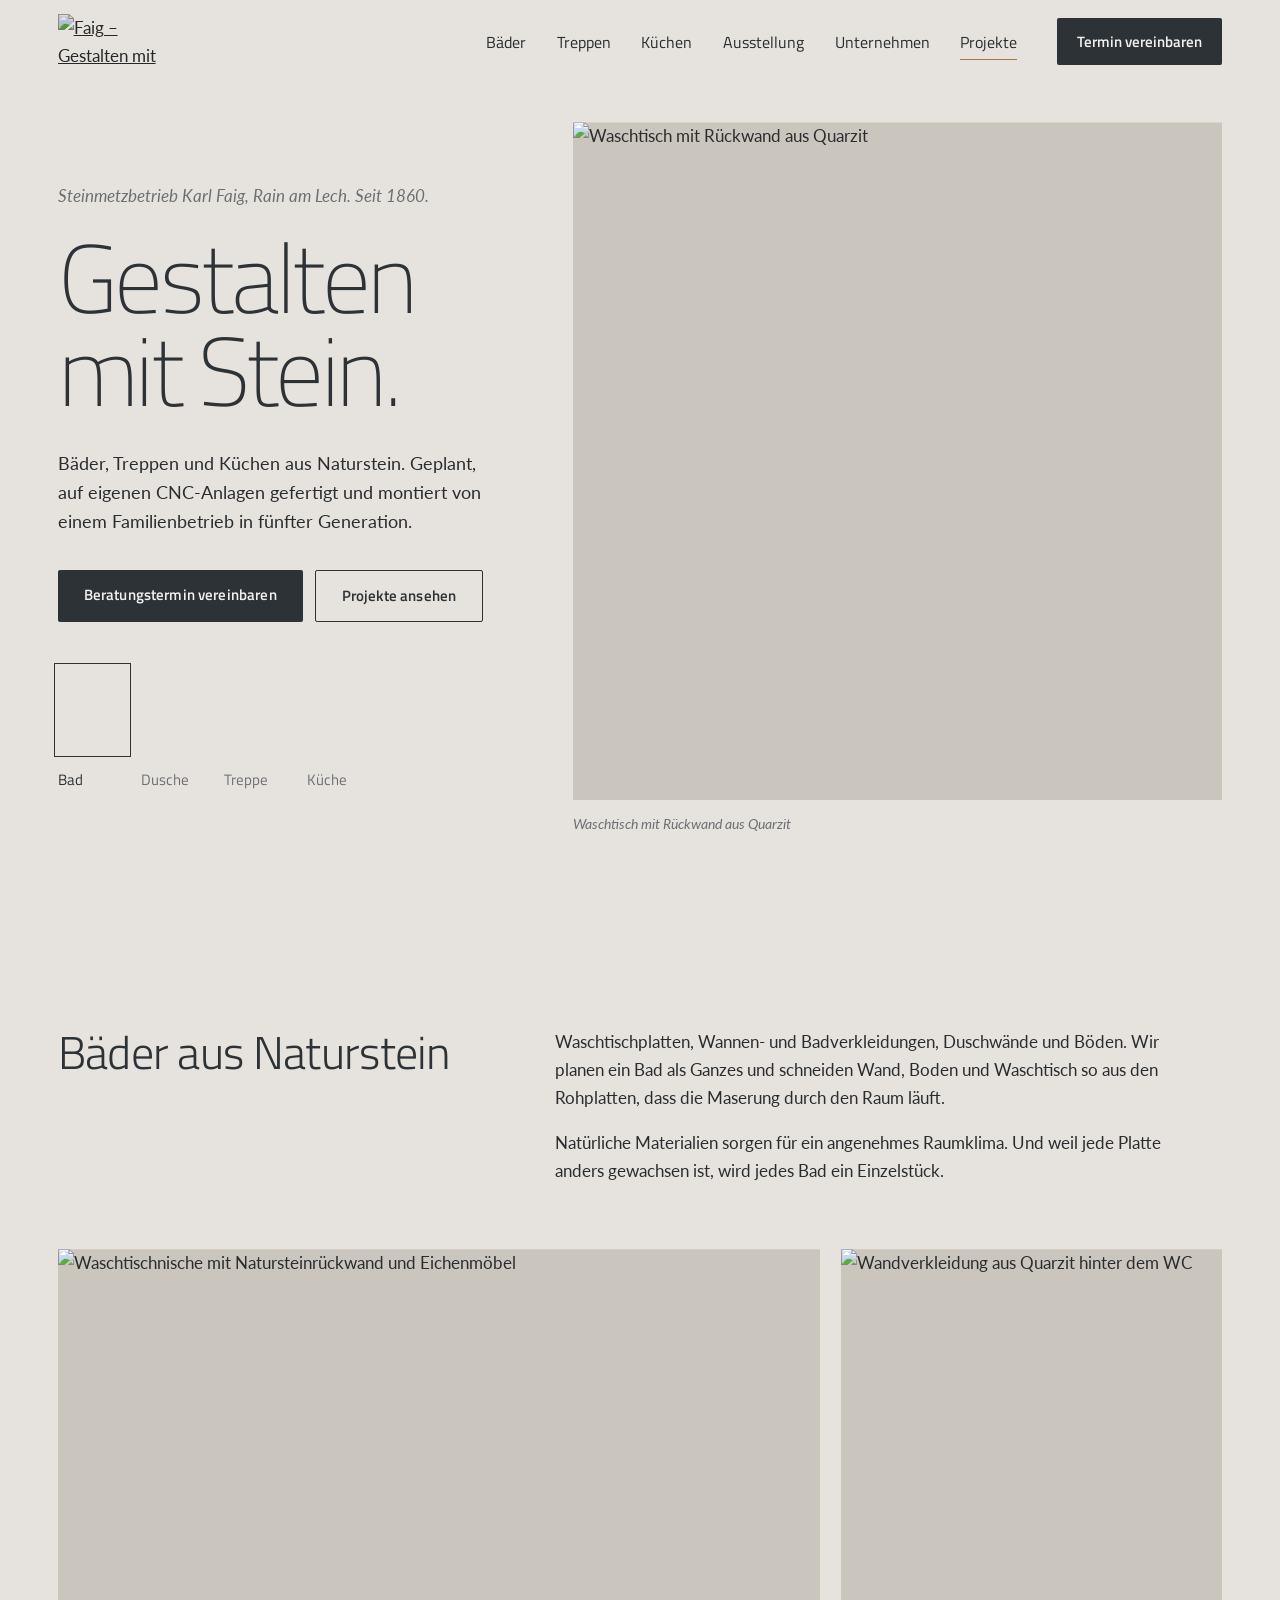
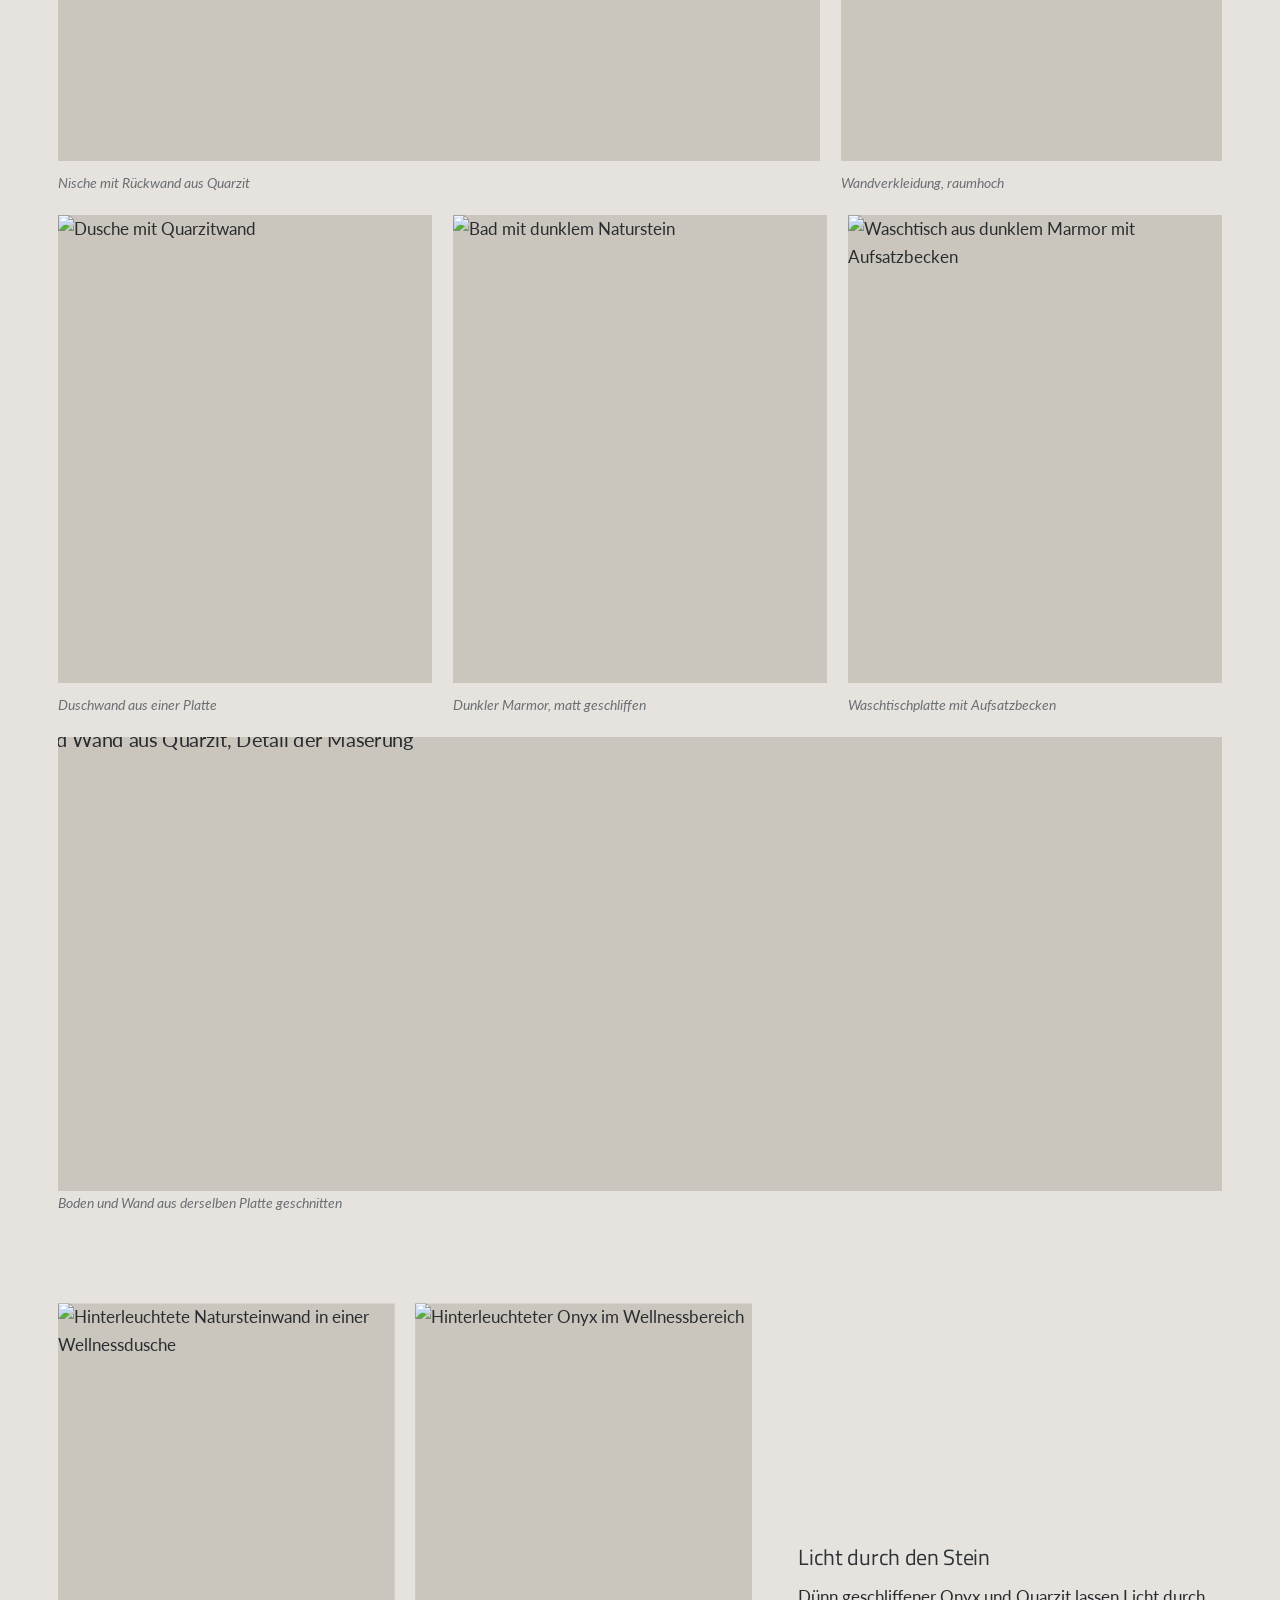
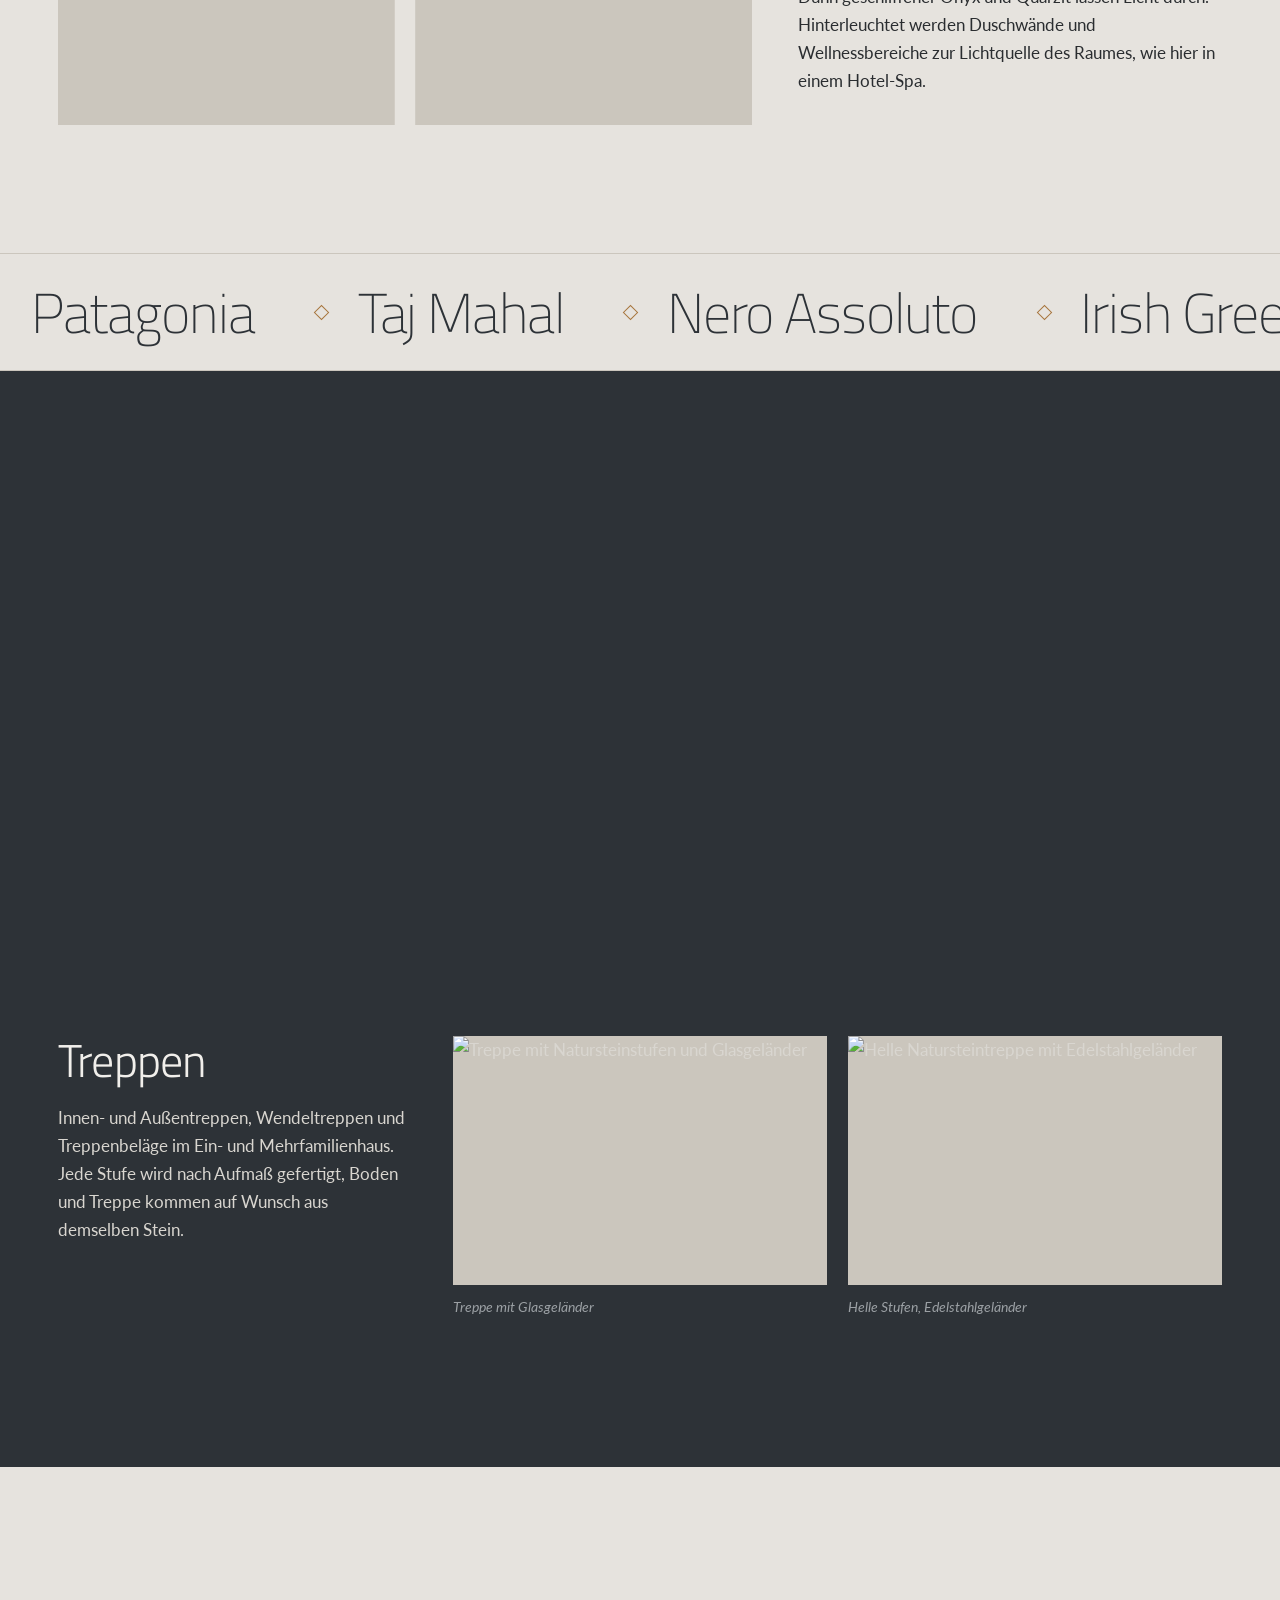
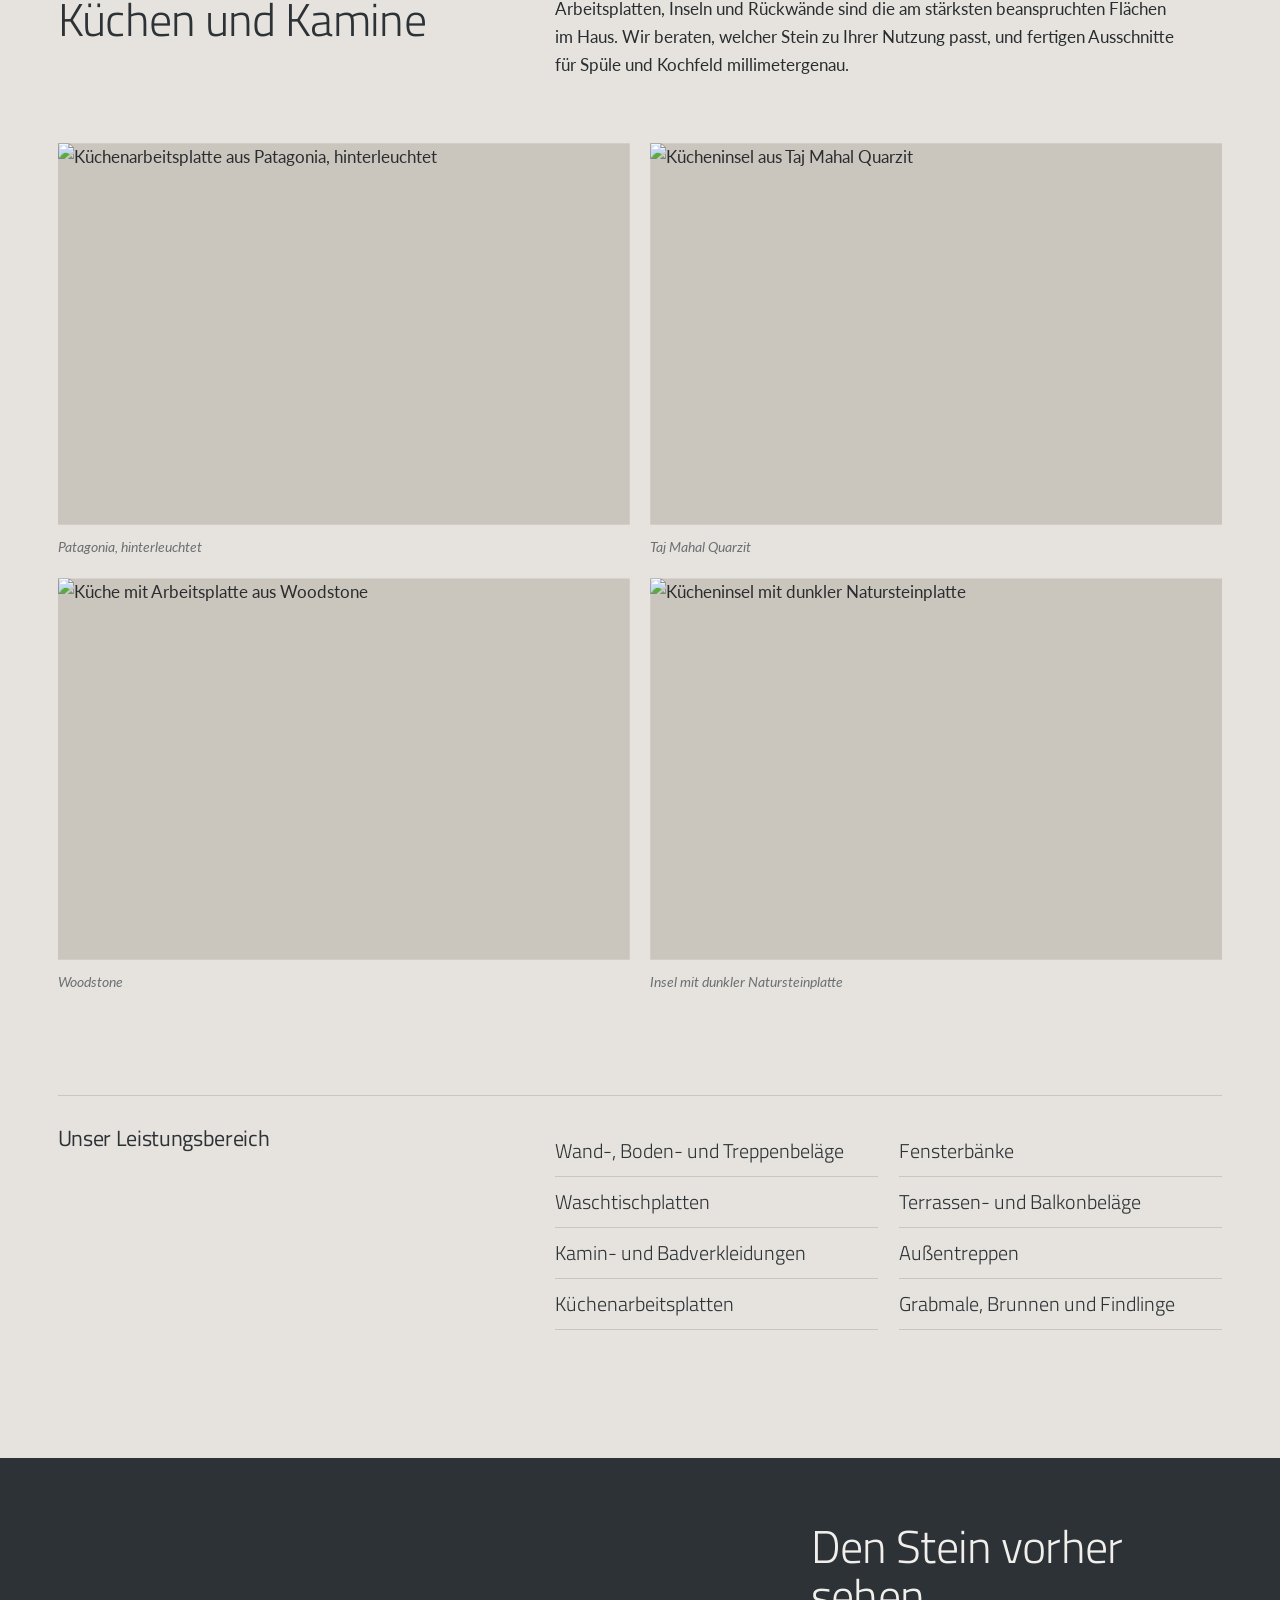
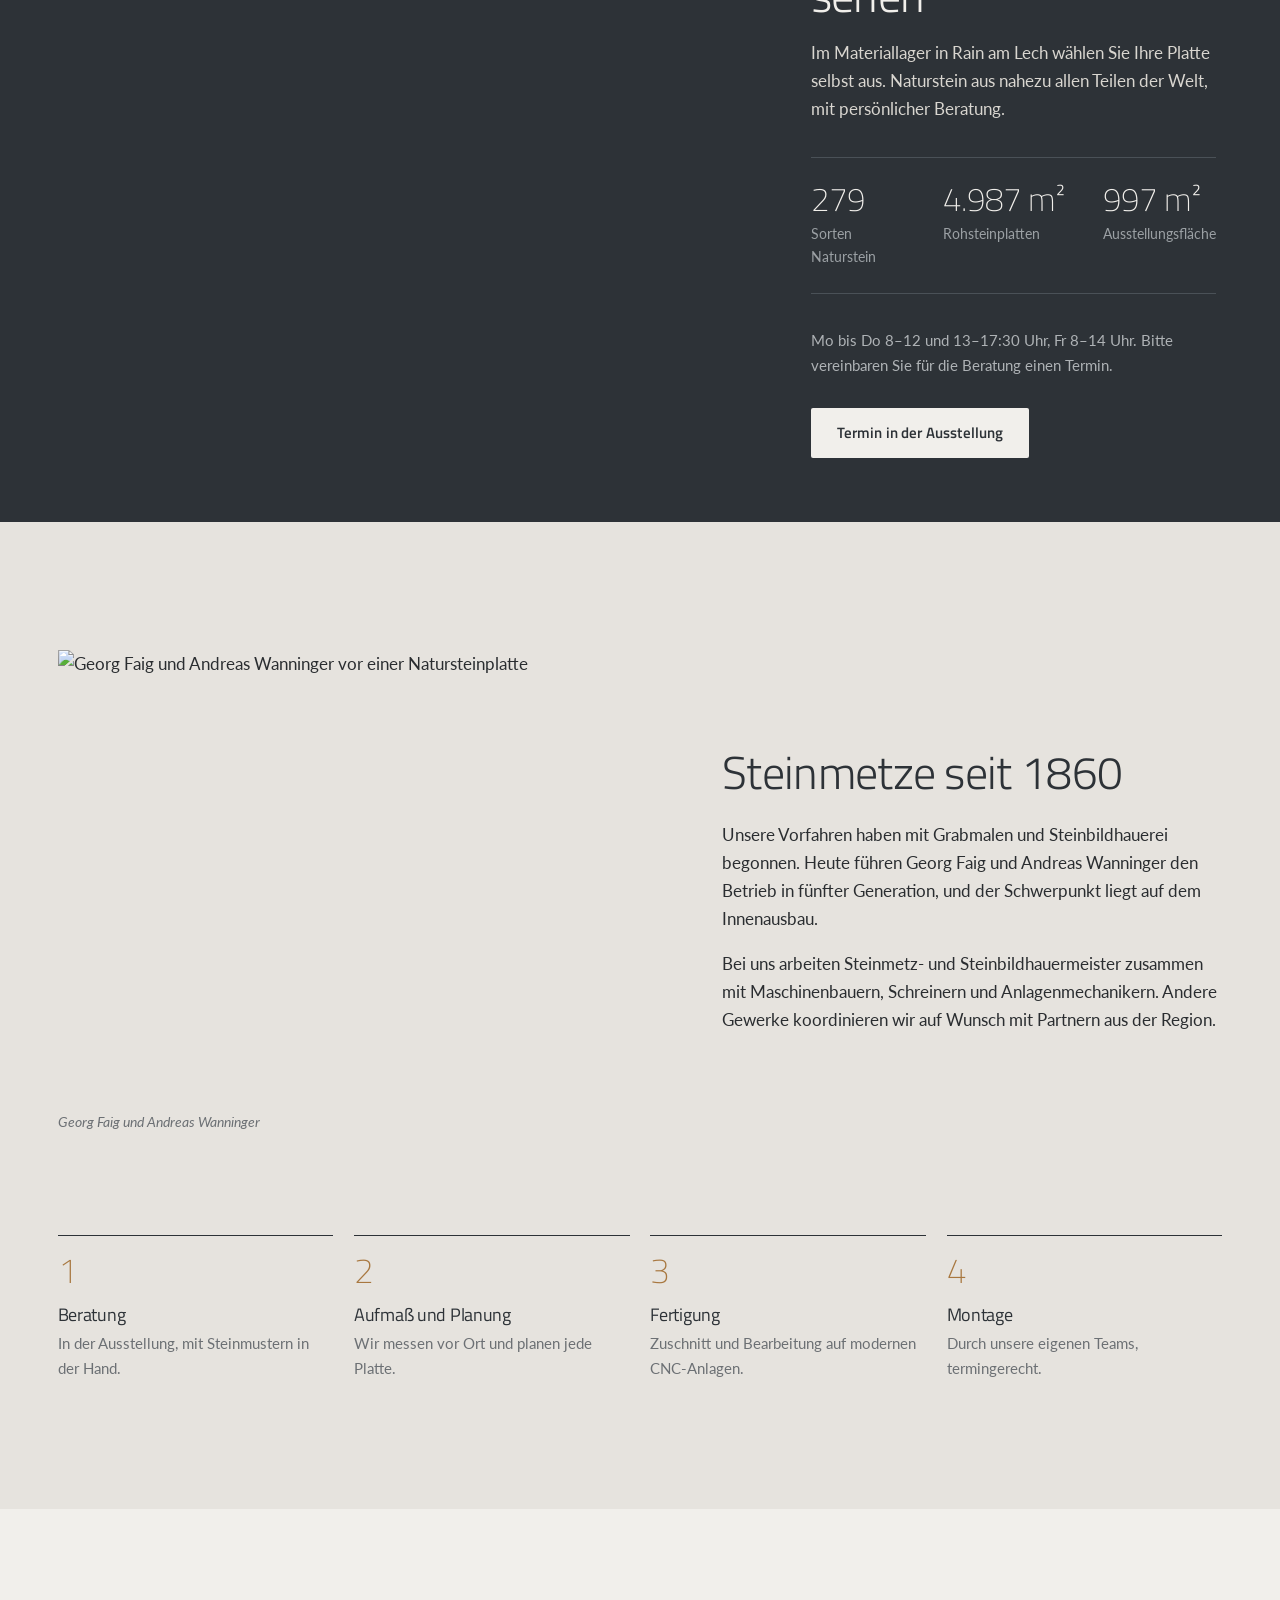
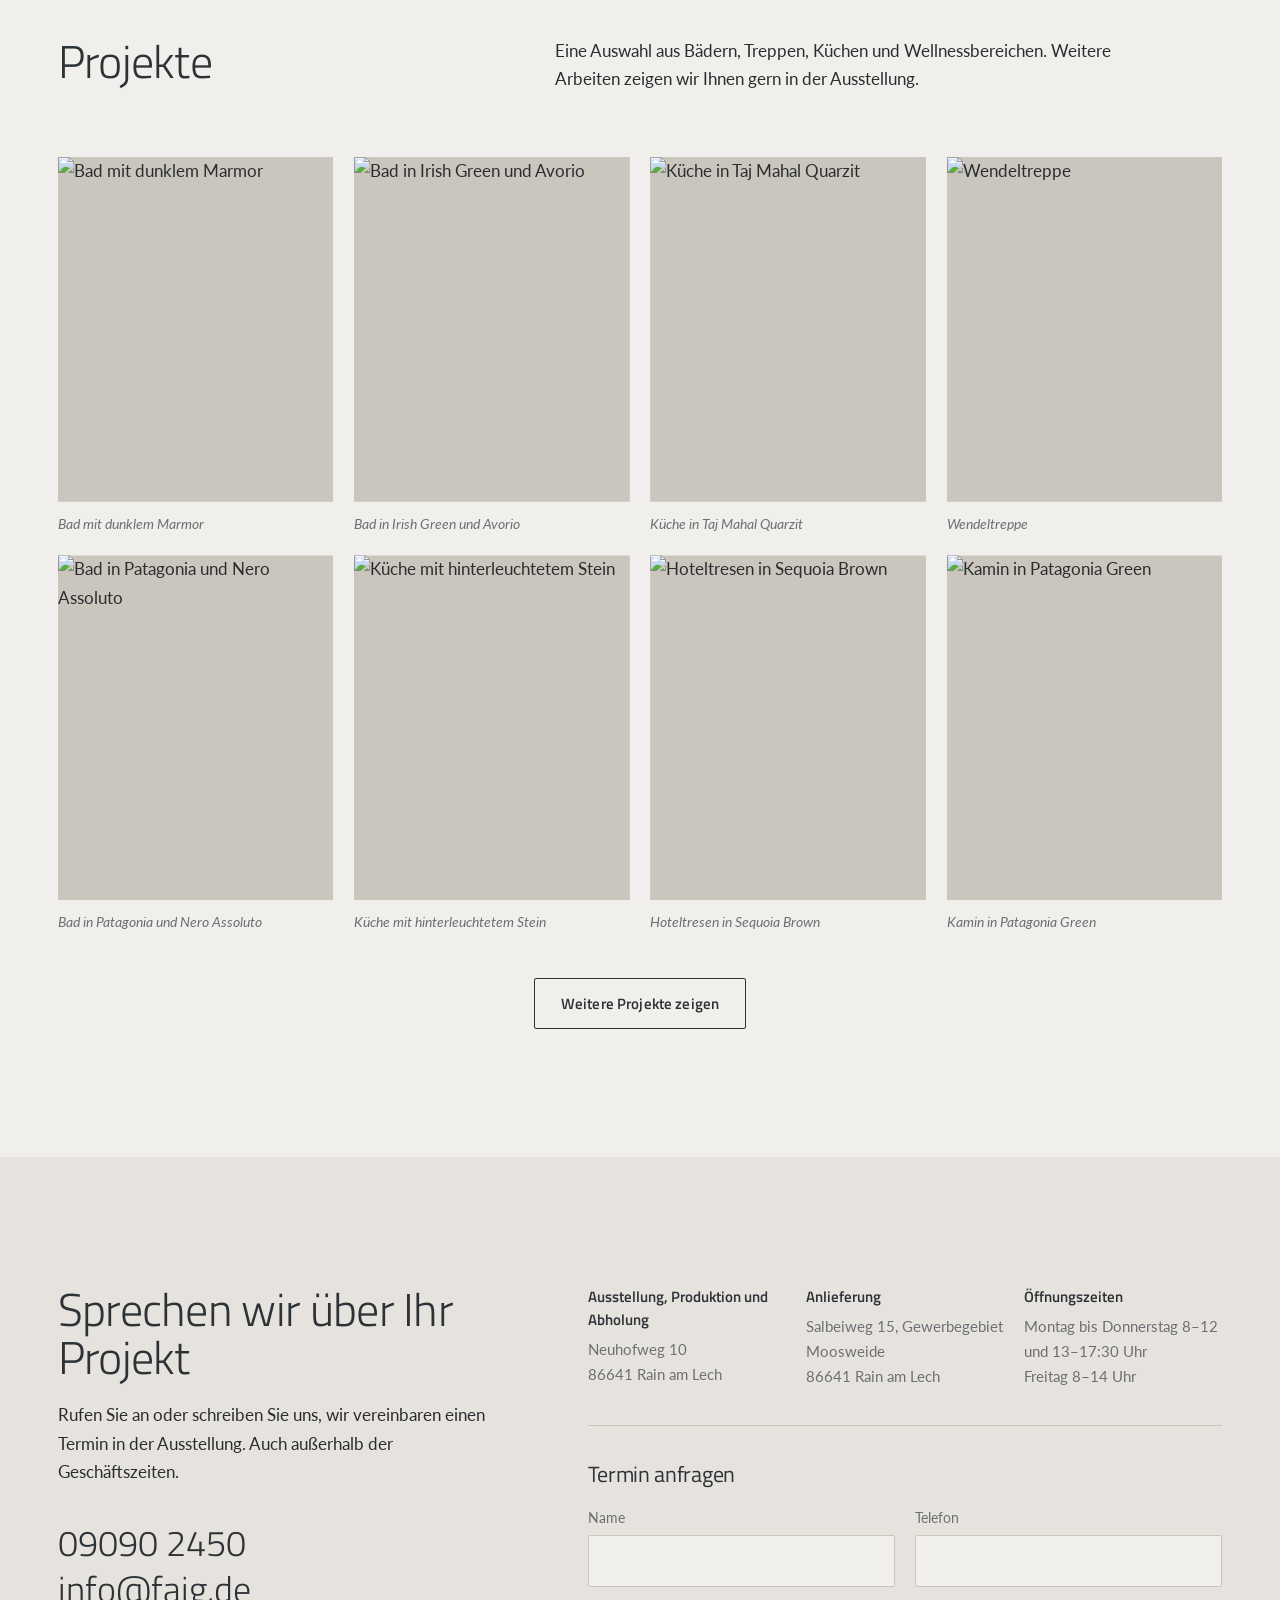
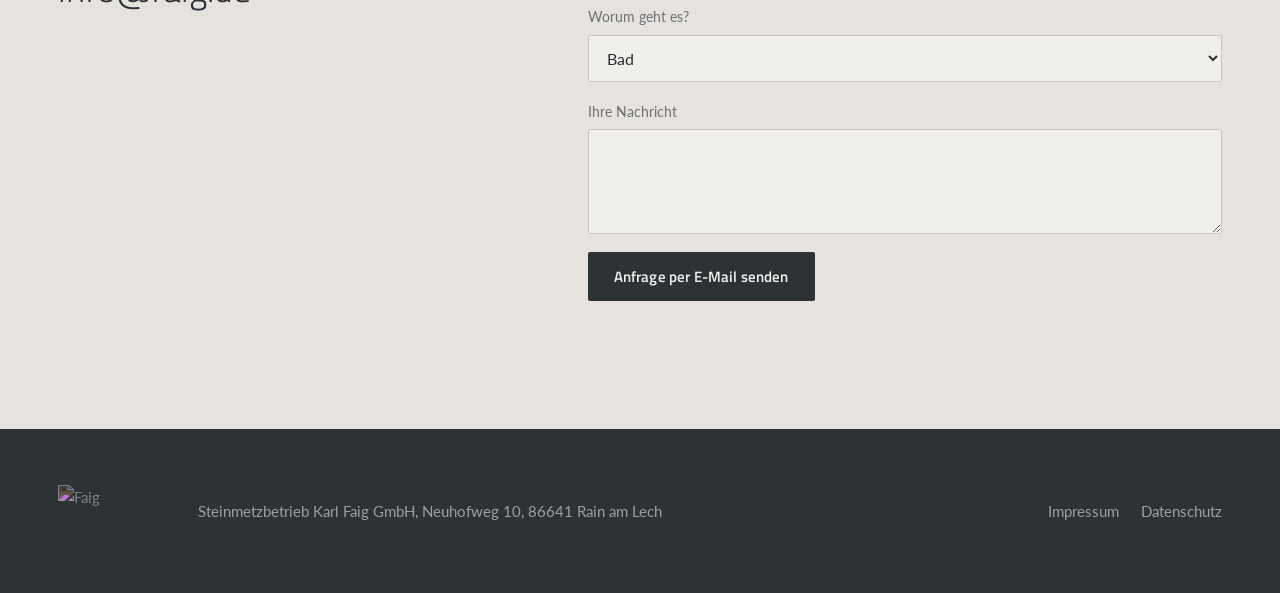
==== index.html @ 8c1baa3d "Premium motion: loader, Ken Burns hero with auto-advance, smooth scroll, image wipes, parallax, ston" ====
<!DOCTYPE html>
<html lang="de">
<head>
<meta charset="UTF-8">
<meta name="viewport" content="width=device-width, initial-scale=1">
<title>Karl Faig GmbH – Gestalten mit Stein. Steinmetze seit 1860 in Rain am Lech</title>
<meta name="description" content="Natursteinbäder, Treppen, Küchenarbeitsplatten und Innenausbau mit Naturstein. Steinmetzbetrieb Karl Faig GmbH in Rain am Lech, in fünfter Generation seit 1860.">
<meta name="referrer" content="no-referrer">
<link rel="preconnect" href="https://fonts.googleapis.com">
<link rel="preconnect" href="https://fonts.gstatic.com" crossorigin>
<link href="https://fonts.googleapis.com/css2?family=Lato:ital,wght@0,300;0,400;0,700;1,300;1,400&family=Titillium+Web:wght@200;300;400;600&display=swap" rel="stylesheet">
<script>document.documentElement.classList.add("js")</script>
<link rel="stylesheet" href="style.css?v=20">
</head>
<body>

<a class="skip" href="#inhalt">Zum Inhalt springen</a>

<div class="loader" id="loader" aria-hidden="true">
  <img src="https://faig.de/wp-content/uploads/faig-logo.jpg" alt="" class="loader__logo">
  <span class="loader__line"><i></i></span>
  <span class="loader__year">seit 1860</span>
</div>

<div class="cursor" id="cursor" aria-hidden="true"><span>Ansehen</span></div>

<header class="top" id="top">
  <a href="#" class="top__logo" aria-label="Faig – zur Startseite">
    <img src="https://faig.de/wp-content/uploads/faig-logo.jpg" alt="Faig – Gestalten mit Stein" width="237" height="112">
  </a>
  <nav class="top__nav" id="nav" aria-label="Hauptnavigation">
    <a href="#baeder">Bäder</a>
    <a href="#treppen">Treppen</a>
    <a href="#kuechen">Küchen</a>
    <a href="#ausstellung">Ausstellung</a>
    <a href="#unternehmen">Unternehmen</a>
    <a href="#projekte">Projekte</a>
  </nav>
  <a href="#kontakt" class="top__cta">Termin vereinbaren</a>
  <button class="top__menu" id="menuBtn" aria-expanded="false" aria-controls="nav">Menü</button>
</header>

<main id="inhalt">

<!-- HERO -->
<section class="hero">
  <div class="hero__text">
    <p class="hero__kicker">Steinmetzbetrieb Karl Faig, Rain am Lech. Seit 1860.</p>
    <h1 class="hero__title"><span class="ln"><span>Gestalten</span></span><span class="ln"><span>mit Stein.</span></span></h1>
    <p class="hero__lead">Bäder, Treppen und Küchen aus Naturstein. Geplant, auf eigenen CNC-Anlagen gefertigt und montiert von einem Familienbetrieb in fünfter Generation.</p>
    <div class="hero__actions">
      <a href="#kontakt" class="btn btn--solid">Beratungstermin vereinbaren</a>
      <a href="#projekte" class="btn btn--line">Projekte ansehen</a>
    </div>

    <div class="picker" role="tablist" aria-label="Projekt im Bild wählen">
      <button class="picker__item is-active" role="tab" aria-selected="true" data-src="https://faig.de/wp-content/uploads/Faig_1511.jpg" data-caption="Waschtisch mit Rückwand aus Quarzit">
        <span class="picker__thumb" style="background-image:url('https://faig.de/wp-content/uploads/Faig_1511.jpg')"></span>
        <span class="picker__bar"></span><span class="picker__label">Bad</span>
      </button>
      <button class="picker__item" role="tab" aria-selected="false" data-src="https://faig.de/wp-content/uploads/Faig_1450.jpg" data-caption="Bodengleiche Dusche, Wand und Boden aus einem Stein">
        <span class="picker__thumb" style="background-image:url('https://faig.de/wp-content/uploads/Faig_1450.jpg')"></span>
        <span class="picker__bar"></span><span class="picker__label">Dusche</span>
      </button>
      <button class="picker__item" role="tab" aria-selected="false" data-src="https://faig.de/wp-content/uploads/startbild-wendeltreppe.jpg" data-caption="Wendeltreppe mit Natursteinstufen">
        <span class="picker__thumb" style="background-image:url('https://faig.de/wp-content/uploads/startbild-wendeltreppe.jpg')"></span>
        <span class="picker__bar"></span><span class="picker__label">Treppe</span>
      </button>
      <button class="picker__item" role="tab" aria-selected="false" data-src="https://faig.de/wp-content/uploads/Faig-Kueche_Taj-Mahal.jpeg" data-caption="Küche mit Arbeitsplatte aus Taj Mahal Quarzit">
        <span class="picker__thumb" style="background-image:url('https://faig.de/wp-content/uploads/Faig-Kueche_Taj-Mahal.jpeg')"></span>
        <span class="picker__bar"></span><span class="picker__label">Küche</span>
      </button>
    </div>
  </div>

  <figure class="hero__media">
    <div class="hero__frame">
      <img id="heroImg" src="https://faig.de/wp-content/uploads/Faig_1511.jpg" alt="Waschtisch mit Rückwand aus Quarzit" fetchpriority="high">
    </div>
    <figcaption id="heroCap">Waschtisch mit Rückwand aus Quarzit</figcaption>
  </figure>
</section>

<!-- BÄDER -->
<section class="block" id="baeder">
  <div class="intro-row">
    <h2>Bäder aus Naturstein</h2>
    <div class="intro-row__copy">
      <p>Waschtischplatten, Wannen- und Badverkleidungen, Duschwände und Böden. Wir planen ein Bad als Ganzes und schneiden Wand, Boden und Waschtisch so aus den Rohplatten, dass die Maserung durch den Raum läuft.</p>
      <p>Natürliche Materialien sorgen für ein angenehmes Raumklima. Und weil jede Platte anders gewachsen ist, wird jedes Bad ein Einzelstück.</p>
    </div>
  </div>

  <div class="row row--8-4">
    <figure class="pic" data-lb><img src="https://faig.de/wp-content/uploads/Faig_1540.jpg" alt="Waschtischnische mit Natursteinrückwand und Eichenmöbel" loading="lazy"><figcaption>Nische mit Rückwand aus Quarzit</figcaption></figure>
    <figure class="pic" data-lb><img src="https://faig.de/wp-content/uploads/Faig_1523.jpg" alt="Wandverkleidung aus Quarzit hinter dem WC" loading="lazy"><figcaption>Wandverkleidung, raumhoch</figcaption></figure>
  </div>

  <div class="row row--3">
    <figure class="pic pic--portrait" data-lb><img src="https://faig.de/wp-content/uploads/Faig_1546.jpg" alt="Dusche mit Quarzitwand" loading="lazy" style="object-position:60% 50%"><figcaption>Duschwand aus einer Platte</figcaption></figure>
    <figure class="pic pic--portrait" data-lb><img src="https://faig.de/wp-content/uploads/Faig_1449.jpg" alt="Bad mit dunklem Naturstein" loading="lazy"><figcaption>Dunkler Marmor, matt geschliffen</figcaption></figure>
    <figure class="pic pic--portrait" data-lb><img src="https://faig.de/wp-content/uploads/Faig_1455.jpg" alt="Waschtisch aus dunklem Marmor mit Aufsatzbecken" loading="lazy" style="object-position:45% 50%"><figcaption>Waschtischplatte mit Aufsatzbecken</figcaption></figure>
  </div>

  <div class="row row--pano">
    <figure class="pic" data-lb><img data-parallax src="https://faig.de/wp-content/uploads/Faig_1534.jpg" alt="Boden und Wand aus Quarzit, Detail der Maserung" loading="lazy"><figcaption>Boden und Wand aus derselben Platte geschnitten</figcaption></figure>
  </div>

  <aside class="note">
    <div class="note__pics">
      <figure class="pic" data-lb><img src="https://faig.de/wp-content/uploads/Faig_Wellnes_Adler3.jpeg" alt="Hinterleuchtete Natursteinwand in einer Wellnessdusche" loading="lazy"></figure>
      <figure class="pic" data-lb><img src="https://faig.de/wp-content/uploads/Faig_Wellnes_Adler2.jpeg" alt="Hinterleuchteter Onyx im Wellnessbereich" loading="lazy"></figure>
    </div>
    <div class="note__text">
      <h3>Licht durch den Stein</h3>
      <p>Dünn geschliffener Onyx und Quarzit lassen Licht durch. Hinterleuchtet werden Duschwände und Wellnessbereiche zur Lichtquelle des Raumes, wie hier in einem Hotel-Spa.</p>
    </div>
  </aside>
</section>

<div class="stones" aria-label="Natursteine aus unseren Projekten">
  <div class="stones__track">
    <span>Patagonia</span><span>Taj Mahal</span><span>Nero Assoluto</span><span>Irish Green</span><span>Avorio San Sebastian</span><span>Lumix</span><span>Sequoia Brown</span><span>Greystone</span><span>Woodstone</span>
    <span aria-hidden="true">Patagonia</span><span aria-hidden="true">Taj Mahal</span><span aria-hidden="true">Nero Assoluto</span><span aria-hidden="true">Irish Green</span><span aria-hidden="true">Avorio San Sebastian</span><span aria-hidden="true">Lumix</span><span aria-hidden="true">Sequoia Brown</span><span aria-hidden="true">Greystone</span><span aria-hidden="true">Woodstone</span>
  </div>
</div>

<!-- TREPPEN -->
<section class="block block--slate" id="treppen">
  <figure class="pano" data-lb><img data-parallax src="https://faig.de/wp-content/uploads/startbild-eingangsbereich.jpg" alt="Eingangsbereich mit Natursteintreppe und Natursteinboden" loading="lazy"></figure>
  <div class="row row--text-2">
    <div class="textcol">
      <h2>Treppen</h2>
      <p>Innen- und Außentreppen, Wendeltreppen und Treppenbeläge im Ein- und Mehrfamilienhaus. Jede Stufe wird nach Aufmaß gefertigt, Boden und Treppe kommen auf Wunsch aus demselben Stein.</p>
      <a href="#kontakt" class="textlink">Treppe anfragen</a>
    </div>
    <figure class="pic pic--land" data-lb><img src="https://faig.de/wp-content/uploads/Faig_1513.jpg" alt="Treppe mit Natursteinstufen und Glasgeländer" loading="lazy"><figcaption>Treppe mit Glasgeländer</figcaption></figure>
    <figure class="pic pic--land" data-lb><img src="https://faig.de/wp-content/uploads/Faig_1522.jpg" alt="Helle Natursteintreppe mit Edelstahlgeländer" loading="lazy"><figcaption>Helle Stufen, Edelstahlgeländer</figcaption></figure>
  </div>
</section>

<!-- KÜCHEN -->
<section class="block" id="kuechen">
  <div class="intro-row">
    <h2>Küchen und Kamine</h2>
    <div class="intro-row__copy">
      <p>Arbeitsplatten, Inseln und Rückwände sind die am stärksten beanspruchten Flächen im Haus. Wir beraten, welcher Stein zu Ihrer Nutzung passt, und fertigen Ausschnitte für Spüle und Kochfeld millimetergenau.</p>
    </div>
  </div>
  <div class="row row--2">
    <figure class="pic pic--land" data-lb><img src="https://faig.de/wp-content/uploads/Faig-Kueche_Patagonia-hinterleuchtet.jpeg" alt="Küchenarbeitsplatte aus Patagonia, hinterleuchtet" loading="lazy"><figcaption>Patagonia, hinterleuchtet</figcaption></figure>
    <figure class="pic pic--land" data-lb><img src="https://faig.de/wp-content/uploads/Faig-Kueche_Taj-Mahal-2.jpeg" alt="Kücheninsel aus Taj Mahal Quarzit" loading="lazy"><figcaption>Taj Mahal Quarzit</figcaption></figure>
  </div>
  <div class="row row--2">
    <figure class="pic pic--land" data-lb><img src="https://faig.de/wp-content/uploads/Faig_Kueche-Woodstone.jpeg" alt="Küche mit Arbeitsplatte aus Woodstone" loading="lazy"><figcaption>Woodstone</figcaption></figure>
    <figure class="pic pic--land" data-lb><img src="https://faig.de/wp-content/uploads/Faig_1425.jpg" alt="Kücheninsel mit dunkler Natursteinplatte" loading="lazy"><figcaption>Insel mit dunkler Natursteinplatte</figcaption></figure>
  </div>

  <div class="services">
    <h3>Unser Leistungsbereich</h3>
    <ul>
      <li>Wand-, Boden- und Treppenbeläge</li>
      <li>Waschtischplatten</li>
      <li>Kamin- und Badverkleidungen</li>
      <li>Küchenarbeitsplatten</li>
      <li>Fensterbänke</li>
      <li>Terrassen- und Balkonbeläge</li>
      <li>Außentreppen</li>
      <li>Grabmale, Brunnen und Findlinge</li>
    </ul>
  </div>
</section>

<!-- AUSSTELLUNG -->
<section class="showroom" id="ausstellung">
  <div class="showroom__media"><img class="showroom__img" data-parallax src="https://faig.de/wp-content/uploads/Rohplattenhalle-final-012_ret.jpg" alt="Rohplattenhalle mit Natursteinplatten in Rain am Lech" loading="lazy"></div>
  <div class="showroom__panel">
    <h2>Den Stein vorher sehen</h2>
    <p>Im Materiallager in Rain am Lech wählen Sie Ihre Platte selbst aus. Naturstein aus nahezu allen Teilen der Welt, mit persönlicher Beratung.</p>
    <dl class="facts">
      <div><dt><span data-count="280">280</span></dt><dd>Sorten Naturstein</dd></div>
      <div><dt><span data-count="5000">5.000</span> m²</dt><dd>Rohsteinplatten</dd></div>
      <div><dt><span data-count="1000">1.000</span> m²</dt><dd>Ausstellungsfläche</dd></div>
    </dl>
    <p class="showroom__hours">Mo bis Do 8–12 und 13–17:30 Uhr, Fr 8–14 Uhr. Bitte vereinbaren Sie für die Beratung einen Termin.</p>
    <a href="#kontakt" class="btn btn--light">Termin in der Ausstellung</a>
  </div>
</section>

<!-- UNTERNEHMEN -->
<section class="block" id="unternehmen">
  <div class="about">
    <figure class="about__pic"><img src="https://faig.de/wp-content/uploads/Georg-Faig-und-Andreas-Wanninger-Unternehmen.jpg" alt="Georg Faig und Andreas Wanninger vor einer Natursteinplatte" loading="lazy"><figcaption>Georg Faig und Andreas Wanninger</figcaption></figure>
    <div class="about__text">
      <h2>Steinmetze seit 1860</h2>
      <p>Unsere Vorfahren haben mit Grabmalen und Steinbildhauerei begonnen. Heute führen Georg Faig und Andreas Wanninger den Betrieb in fünfter Generation, und der Schwerpunkt liegt auf dem Innenausbau.</p>
      <p>Bei uns arbeiten Steinmetz- und Steinbildhauermeister zusammen mit Maschinenbauern, Schreinern und Anlagenmechanikern. Andere Gewerke koordinieren wir auf Wunsch mit Partnern aus der Region.</p>
    </div>
  </div>

  <ol class="process">
    <li><h3>Beratung</h3><p>In der Ausstellung, mit Steinmustern in der Hand.</p></li>
    <li><h3>Aufmaß und Planung</h3><p>Wir messen vor Ort und planen jede Platte.</p></li>
    <li><h3>Fertigung</h3><p>Zuschnitt und Bearbeitung auf modernen CNC-Anlagen.</p></li>
    <li><h3>Montage</h3><p>Durch unsere eigenen Teams, termingerecht.</p></li>
  </ol>
</section>

<!-- PROJEKTE -->
<section class="block block--tint" id="projekte">
  <div class="intro-row">
    <h2>Projekte</h2>
    <div class="intro-row__copy"><p>Eine Auswahl aus Bädern, Treppen, Küchen und Wellnessbereichen. Weitere Arbeiten zeigen wir Ihnen gern in der Ausstellung.</p></div>
  </div>
  <div class="tiles" id="tiles"></div>
  <div class="tiles__more"><button class="btn btn--line" id="moreBtn">Weitere Projekte zeigen</button></div>
</section>

<!-- KONTAKT -->
<section class="block contact" id="kontakt">
  <div class="contact__lead">
    <h2>Sprechen wir über Ihr Projekt</h2>
    <p>Rufen Sie an oder schreiben Sie uns, wir vereinbaren einen Termin in der Ausstellung. Auch außerhalb der Geschäftszeiten.</p>
    <a class="contact__big" href="tel:+4990902450">09090 2450</a>
    <a class="contact__big" href="mailto:info@faig.de">info@faig.de</a>
  </div>
  <div class="contact__side">
    <dl class="addr">
      <div><dt>Ausstellung, Produktion und Abholung</dt><dd>Neuhofweg 10<br>86641 Rain am Lech</dd></div>
      <div><dt>Anlieferung</dt><dd>Salbeiweg 15, Gewerbegebiet Moosweide<br>86641 Rain am Lech</dd></div>
      <div><dt>Öffnungszeiten</dt><dd>Montag bis Donnerstag 8–12 und 13–17:30 Uhr<br>Freitag 8–14 Uhr</dd></div>
    </dl>
    <form class="form" id="form">
      <h3>Termin anfragen</h3>
      <label>Name<input name="name" required autocomplete="name"></label>
      <label>Telefon<input name="tel" type="tel" autocomplete="tel"></label>
      <label>Worum geht es?
        <select name="thema"><option>Bad</option><option>Treppe</option><option>Küche</option><option>Kamin</option><option>Grabmal</option><option>Etwas anderes</option></select>
      </label>
      <label>Ihre Nachricht<textarea name="msg" rows="3"></textarea></label>
      <button class="btn btn--solid" type="submit">Anfrage per E-Mail senden</button>
    </form>
  </div>
</section>

</main>

<footer class="foot">
  <img src="https://faig.de/wp-content/uploads/faig-logo.jpg" alt="Faig" class="foot__logo" width="237" height="112">
  <p>Steinmetzbetrieb Karl Faig GmbH, Neuhofweg 10, 86641 Rain am Lech</p>
  <p class="foot__links"><a href="https://faig.de/impressum/" target="_blank" rel="noopener">Impressum</a> <a href="https://faig.de/datenschutz/" target="_blank" rel="noopener">Datenschutz</a></p>
</footer>

<div class="lb" id="lb" role="dialog" aria-modal="true" aria-label="Bildansicht" hidden>
  <button class="lb__close" aria-label="Schließen">Schließen</button>
  <button class="lb__nav lb__prev" aria-label="Vorheriges Bild">‹</button>
  <figure><img id="lbImg" alt=""><figcaption id="lbCap"></figcaption></figure>
  <button class="lb__nav lb__next" aria-label="Nächstes Bild">›</button>
</div>

<script src="https://unpkg.com/lenis@1.1.13/dist/lenis.min.js"></script>
<script src="script.js?v=20"></script>
</body>
</html>
---- style.css ----
/* Faig – Gestalten mit Stein
   Palette taken from the stones Faig works with:
   Kalkstein (ground), Schiefer (dark), Patagonia (accent). */
:root{
  --kalk:#E6E3DE;
  --paper:#F1EFEB;
  --slate:#2D3237;
  --slate-2:#3B4147;
  --amber:#A8773F;
  --text:#2A2D30;
  --muted:#6C7074;
  --rule:#CBC6BD;
  --display:'Titillium Web',system-ui,sans-serif;
  --body:'Lato',system-ui,sans-serif;
  --pad:clamp(20px,4.5vw,72px);
  --gap:clamp(12px,1.6vw,24px);
  --max:1440px;
  --ease:cubic-bezier(.2,.7,.1,1);
}
*{box-sizing:border-box;margin:0;padding:0}
html{scroll-behavior:smooth;scroll-padding-top:84px}
body{background:var(--kalk);color:var(--text);font:400 17px/1.65 var(--body);-webkit-font-smoothing:antialiased}
img{display:block;max-width:100%}
a{color:inherit}
button{font:inherit;color:inherit;background:none;border:0;cursor:pointer}
:focus-visible{outline:2px solid var(--amber);outline-offset:3px}
.skip{position:absolute;left:-999px;top:8px;background:var(--slate);color:#fff;padding:8px 14px;z-index:999}
.skip:focus{left:8px}

h1,h2,h3{font-family:var(--display);color:var(--slate);letter-spacing:-.015em}
h2{font-weight:300;font-size:clamp(2rem,3.6vw,3.25rem);line-height:1.05}
h3{font-weight:400;font-size:1.35rem;line-height:1.2}
p{max-width:62ch}

/* buttons */
.btn{display:inline-block;font:600 .95rem/1 var(--display);letter-spacing:.01em;padding:17px 26px;border-radius:2px;text-decoration:none;transition:background .25s,color .25s,border-color .25s}
.btn--solid{background:var(--slate);color:var(--paper)}
.btn--solid:hover{background:var(--amber)}
.btn--line{border:1px solid var(--slate);color:var(--slate)}
.btn--line:hover{background:var(--slate);color:var(--paper)}
.btn--light{background:var(--paper);color:var(--slate)}
.btn--light:hover{background:var(--amber);color:#fff}
.textlink{font:600 1rem var(--display);text-decoration:none;border-bottom:1px solid currentColor;padding-bottom:3px}
.textlink:hover{color:var(--amber)}

/* HEADER */
.top{position:sticky;top:0;z-index:50;height:84px;display:flex;align-items:center;gap:40px;padding:0 var(--pad);background:var(--kalk);border-bottom:1px solid transparent;transition:border-color .3s}
.top.is-scrolled{border-color:var(--rule)}
.top__logo img{height:56px;width:auto;mix-blend-mode:multiply}
.top__nav{display:flex;gap:clamp(18px,2.4vw,40px);margin-left:auto;font:400 1rem var(--display)}
.top__nav a{text-decoration:none;padding:6px 0;border-bottom:1px solid transparent}
.top__nav a:hover,.top__nav a.is-current{border-color:var(--amber)}
.top__cta{font:600 .95rem var(--display);text-decoration:none;background:var(--slate);color:var(--paper);padding:12px 20px;border-radius:2px}
.top__cta:hover{background:var(--amber)}
.top__menu{display:none;font:600 1rem var(--display)}

/* HERO */
.hero{display:grid;grid-template-columns:minmax(0,5fr) minmax(0,7fr);gap:clamp(24px,4vw,64px);padding:clamp(24px,3vw,48px) var(--pad) clamp(40px,5vw,80px);min-height:calc(100vh - 84px);max-width:var(--max);margin:0 auto}
.hero__text{display:flex;flex-direction:column;justify-content:center;padding-top:2vh}
.hero__kicker{font-style:italic;color:var(--muted);margin-bottom:22px}
.hero__title{font-weight:200;font-size:clamp(3.4rem,7.6vw,7.4rem);line-height:.92;letter-spacing:-.035em;margin-bottom:30px}
.hero__lead{font-size:1.1rem;margin-bottom:34px;max-width:44ch}
.hero__actions{display:flex;flex-wrap:wrap;gap:12px;margin-bottom:clamp(36px,5vh,60px)}
.picker{display:flex;gap:14px}
.picker__item{display:flex;flex-direction:column;gap:8px;text-align:left}
.picker__thumb{display:block;width:clamp(58px,5.4vw,82px);aspect-ratio:4/5;background-size:cover;background-position:center;opacity:.55;transition:opacity .25s;outline:1px solid transparent;outline-offset:3px}
.picker__label{font:400 .92rem var(--display);color:var(--muted);border-bottom:1px solid transparent;align-self:flex-start;padding-bottom:2px}
.picker__item:hover .picker__thumb{opacity:.85}
.picker__item.is-active .picker__thumb{opacity:1;outline-color:var(--slate)}
.picker__item.is-active .picker__label{color:var(--slate);border-color:var(--amber)}
.hero__media{display:flex;flex-direction:column}
.hero__frame{position:relative;flex:1;min-height:420px;overflow:hidden;background:var(--rule)}
.hero__frame img{position:absolute;inset:0;width:100%;height:100%;object-fit:cover;transition:opacity .6s ease}
.hero__frame img.is-fading{opacity:0}
.hero__media figcaption{font-style:italic;font-size:.9rem;color:var(--muted);margin-top:12px}

/* hero load: the one orchestrated moment */
.js .hero__frame{clip-path:inset(0 0 100% 0)}
.js .hero__title,.js .hero__kicker,.js .hero__lead,.js .hero__actions,.js .picker{opacity:0;transform:translateY(18px)}
.is-loaded .hero__frame{clip-path:inset(0 0 0 0);transition:clip-path 1.3s var(--ease)}
.is-loaded .hero__title,.is-loaded .hero__kicker,.is-loaded .hero__lead,.is-loaded .hero__actions,.is-loaded .picker{opacity:1;transform:none;transition:opacity .9s ease,transform .9s var(--ease)}
.is-loaded .hero__title{transition-delay:.25s}
.is-loaded .hero__lead{transition-delay:.4s}
.is-loaded .hero__actions{transition-delay:.5s}
.is-loaded .picker{transition-delay:.6s}

/* SECTIONS */
.block{padding:clamp(80px,10vw,150px) var(--pad);max-width:var(--max);margin:0 auto}
.block--slate{max-width:none;background:var(--slate);color:#D9D6D0}
.block--slate h2{color:var(--paper)}
.block--slate .pic figcaption{color:#9BA0A4}
.block--tint{max-width:none;background:var(--paper)}
.block--tint>*{max-width:calc(var(--max) - 2 * var(--pad));margin-left:auto;margin-right:auto}
.block--slate>*{max-width:calc(var(--max) - 2 * var(--pad));margin-left:auto;margin-right:auto}

.intro-row{display:grid;grid-template-columns:5fr 7fr;gap:var(--gap);margin-bottom:clamp(40px,5vw,72px);align-items:start}
.intro-row__copy p+p{margin-top:1em}

/* IMAGE ROWS: each row shares one height so edges line up */
.row{display:grid;gap:var(--gap);margin-bottom:var(--gap)}
.pic{margin:0}
.pic img{width:100%;object-fit:cover;background:var(--rule)}
.pic figcaption{font-style:italic;font-size:.88rem;color:var(--muted);margin-top:10px}
[data-lb]{cursor:zoom-in}

.row--8-4{grid-template-columns:2fr 1fr}
.row--8-4 img{height:clamp(300px,40vw,620px)}
.row--3{grid-template-columns:repeat(3,1fr)}
.pic--portrait img{aspect-ratio:4/5}
.row--pano img{aspect-ratio:21/8}
.row--2{grid-template-columns:1fr 1fr}
.pic--land img{aspect-ratio:3/2}

.note{display:grid;grid-template-columns:repeat(2,minmax(0,3fr)) minmax(0,4fr);gap:var(--gap);margin-top:clamp(60px,7vw,100px);align-items:end}
.note__pics{display:contents}
.note__pics img{aspect-ratio:4/5}
.note__text{padding:0 0 30px clamp(0px,2vw,30px)}
.note__text h3{margin-bottom:12px}

/* TREPPEN */
.pano{margin:0 0 var(--gap)}
.pano img{width:100%;aspect-ratio:12/5;object-fit:cover}
.row--text-2{grid-template-columns:repeat(3,1fr);align-items:start;margin-top:clamp(30px,4vw,56px)}
.textcol{padding-right:clamp(0px,2vw,30px)}
.textcol h2{margin-bottom:20px}
.textcol p{margin-bottom:24px}

/* SERVICES */
.services{display:grid;grid-template-columns:5fr 7fr;gap:var(--gap);margin-top:clamp(70px,8vw,120px);padding-top:30px;border-top:1px solid var(--rule)}
.services ul{list-style:none;columns:2;column-gap:var(--gap)}
.services li{font:300 1.25rem/1.3 var(--display);color:var(--slate);padding:12px 0;break-inside:avoid;border-bottom:1px solid var(--rule)}

/* SHOWROOM */
.showroom{position:relative;display:grid;grid-template-columns:7fr 5fr;min-height:640px;background:var(--slate)}
.showroom__img{width:100%;height:100%;object-fit:cover}
.showroom__panel{padding:clamp(40px,5vw,80px);color:#D9D6D0;display:flex;flex-direction:column;justify-content:center}
.showroom__panel h2{color:var(--paper);margin-bottom:20px}
.facts{display:grid;grid-template-columns:repeat(3,auto);justify-content:start;gap:clamp(20px,3vw,44px);margin:34px 0;padding:24px 0;border-top:1px solid #4A5157;border-bottom:1px solid #4A5157}
.facts dt{font:200 clamp(1.8rem,2.6vw,2.4rem)/1 var(--display);color:var(--paper)}
.facts dd{font-size:.9rem;color:#9BA0A4;margin-top:6px}
.showroom__hours{font-size:.95rem;color:#AEB2B5;margin-bottom:30px}
.showroom .btn{align-self:flex-start}

/* ABOUT */
.about{display:grid;grid-template-columns:6fr 5fr;gap:clamp(30px,5vw,80px);align-items:center}
.about__pic{margin:0}
.about__pic img{width:100%;aspect-ratio:4/3;object-fit:cover}
.about__pic figcaption{font-style:italic;font-size:.88rem;color:var(--muted);margin-top:10px}
.about__text h2{margin-bottom:24px}
.about__text p+p{margin-top:1em}
.process{list-style:none;counter-reset:s;display:grid;grid-template-columns:repeat(4,1fr);gap:var(--gap);margin-top:clamp(70px,8vw,110px)}
.process li{counter-increment:s;border-top:1px solid var(--slate);padding-top:18px}
.process li::before{content:counter(s);display:block;font:200 2.2rem/1 var(--display);color:var(--amber);margin-bottom:14px}
.process h3{font-size:1.15rem;margin-bottom:6px}
.process p{font-size:.95rem;color:var(--muted)}

/* PROJECT TILES – all 4:5, one size */
.tiles{display:grid;grid-template-columns:repeat(4,1fr);gap:var(--gap)}
.tiles .pic img{aspect-ratio:4/5;transition:opacity .3s}
.tiles .pic:hover img{opacity:.88}
.tiles .is-extra{display:none}
.tiles.show-all .is-extra{display:block}
.tiles__more{text-align:center;margin-top:44px}

/* CONTACT */
.contact{display:grid;grid-template-columns:5fr 7fr;gap:clamp(40px,6vw,100px)}
.contact__lead h2{margin-bottom:20px}
.contact__lead p{margin-bottom:34px}
.contact__big{display:block;font:300 clamp(1.6rem,2.8vw,2.4rem)/1.3 var(--display);color:var(--slate);text-decoration:none;width:max-content}
.contact__big:hover{color:var(--amber)}
.addr{display:grid;grid-template-columns:repeat(3,1fr);gap:var(--gap);padding-bottom:36px;border-bottom:1px solid var(--rule);margin-bottom:36px}
.addr dt{font:600 .95rem var(--display);color:var(--slate);margin-bottom:6px}
.addr dd{font-size:.95rem;color:var(--muted)}
.form{display:grid;grid-template-columns:1fr 1fr;gap:18px var(--gap)}
.form h3{grid-column:1/-1}
.form label{display:flex;flex-direction:column;gap:6px;font-size:.88rem;color:var(--muted)}
.form label:nth-of-type(n+3){grid-column:1/-1}
.form input,.form select,.form textarea{font:inherit;font-size:1rem;color:var(--text);background:var(--paper);border:1px solid var(--rule);border-radius:2px;padding:12px 14px}
.form input:focus,.form select:focus,.form textarea:focus{border-color:var(--slate);outline:none}
.form .btn{grid-column:1/-1;justify-self:start}

/* FOOTER */
.foot{background:var(--slate);color:#9BA0A4;padding:56px var(--pad);display:flex;align-items:center;gap:30px;flex-wrap:wrap;font-size:.92rem}
.foot__logo{height:52px;width:auto;filter:invert(1);mix-blend-mode:screen}
.foot__links{margin-left:auto;display:flex;gap:22px}
.foot a{text-decoration:none}.foot a:hover{color:var(--paper)}

/* LIGHTBOX */
.lb{position:fixed;inset:0;z-index:100;background:rgba(32,36,40,.96);display:flex;align-items:center;justify-content:center;padding:60px 70px}
.lb[hidden]{display:none}
.lb figure{margin:0;max-width:100%;max-height:100%;display:flex;flex-direction:column;align-items:center}
.lb img{max-width:100%;max-height:calc(100vh - 150px);object-fit:contain}
.lb figcaption{color:#C9CCCE;font-style:italic;font-size:.92rem;margin-top:14px}
.lb__close{position:absolute;top:20px;right:28px;color:#fff;font:600 .95rem var(--display)}
.lb__nav{position:absolute;top:50%;transform:translateY(-50%);color:#fff;font-size:2.6rem;font-weight:200;padding:10px 18px}
.lb__prev{left:8px}.lb__next{right:8px}

/* RESPONSIVE */
@media (max-width:1100px){
  .top__nav{gap:18px;font-size:.95rem}
  .tiles{grid-template-columns:repeat(3,1fr)}
  .addr{grid-template-columns:1fr}
}
@media (max-width:900px){
  .top{gap:16px}
  .top__menu{display:block;margin-left:auto}
  .top__cta{display:none}
  .top__nav{display:none;position:absolute;top:84px;left:0;right:0;flex-direction:column;gap:0;background:var(--kalk);padding:10px var(--pad) 24px;border-bottom:1px solid var(--rule)}
  .top__nav.is-open{display:flex}
  .top__nav a{padding:14px 0;border-bottom:1px solid var(--rule);font-size:1.15rem}
  .hero{grid-template-columns:1fr;min-height:0}
  .hero__frame{min-height:0;aspect-ratio:4/5;flex:none}
  .hero__text{padding-top:20px}
  .intro-row,.services,.about,.contact{grid-template-columns:1fr}
  .row--8-4{grid-template-columns:1fr}
  .row--8-4 img{height:auto;aspect-ratio:3/2}
  .row--3{grid-template-columns:1fr 1fr}
  .row--3 .pic:last-child{display:none}
  .row--text-2{grid-template-columns:1fr 1fr}
  .textcol{grid-column:1/-1}
  .note{grid-template-columns:1fr 1fr}
  .note__text{grid-column:1/-1;padding:0}
  .showroom{grid-template-columns:1fr}
  .showroom__img{aspect-ratio:3/2;height:auto}
  .process{grid-template-columns:1fr 1fr;row-gap:40px}
  .tiles{grid-template-columns:repeat(2,1fr)}
}
@media (max-width:560px){
  body{font-size:16px}
  .top__logo img{height:46px}
  .row--2,.row--text-2{grid-template-columns:1fr}
  .services ul{columns:1}
  .facts{grid-template-columns:1fr 1fr}
  .form{grid-template-columns:1fr}
  .form label{grid-column:1/-1}
  .process{grid-template-columns:1fr}
  .picker{gap:10px}
  .lb{padding:50px 10px}
}
@media (prefers-reduced-motion:reduce){
  html{scroll-behavior:auto}
  *,*::before,*::after{transition:none!important}
  .js .hero__frame{clip-path:none}
  .js .hero__title,.js .hero__kicker,.js .hero__lead,.js .hero__actions,.js .picker{opacity:1;transform:none}
}

/* =========================================================
   MOTION LAYER
   ========================================================= */
html.lenis,html.lenis body{height:auto}
.lenis.lenis-smooth{scroll-behavior:auto!important}
.lenis.lenis-stopped{overflow:hidden}

/* Loader: logo, line, then the curtain lifts */
.loader{position:fixed;inset:0;z-index:200;background:var(--slate);display:flex;flex-direction:column;align-items:center;justify-content:center;gap:22px;transition:transform 1.1s cubic-bezier(.76,0,.24,1)}
.loader__logo{width:170px;filter:invert(1);mix-blend-mode:screen;opacity:0;transform:translateY(12px);animation:ldIn .9s var(--ease) .15s forwards}
.loader__line{width:170px;height:1px;background:#4A5157;overflow:hidden}
.loader__line i{display:block;height:100%;width:100%;background:var(--amber);transform:scaleX(0);transform-origin:left;animation:ldLine 1.3s cubic-bezier(.65,0,.35,1) .3s forwards}
.loader__year{font:300 .95rem var(--display);color:#9BA0A4;letter-spacing:.04em;opacity:0;animation:ldIn .8s ease .6s forwards}
.loader.is-done{transform:translateY(-100%)}
@keyframes ldIn{to{opacity:1;transform:none}}
@keyframes ldLine{to{transform:scaleX(1)}}

/* Header hides on scroll down, returns on scroll up */
.top{transition:transform .5s var(--ease),border-color .3s}
.top.is-hidden{transform:translateY(-100%)}

/* Hero title: masked line rise */
.hero__title .ln{display:block;overflow:hidden;padding-bottom:.04em}
.hero__title .ln>span{display:block;transform:translateY(105%)}
.js .hero__title{opacity:1;transform:none}
.is-loaded .hero__title .ln>span{transform:none;transition:transform 1.3s var(--ease)}
.is-loaded .hero__title .ln:nth-child(2)>span{transition-delay:.12s}

/* Hero image: slow drift (Ken Burns) */
.hero__frame img{transform:scale(1.12);transition:opacity .7s ease,transform 9s cubic-bezier(.25,.1,.25,1)}
.is-loaded .hero__frame img.is-live{transform:scale(1)}
.hero__frame img.is-fading{opacity:0}

/* Picker progress line (auto-advance) */
.picker__bar{display:block;height:1px;background:var(--rule);position:relative;overflow:hidden;margin-top:-2px}
.picker__bar::after{content:"";position:absolute;inset:0;background:var(--amber);transform:scaleX(0);transform-origin:left}
.picker__item.is-active .picker__bar::after{animation:pick var(--pick,6s) linear forwards}
.picker.is-paused .picker__item.is-active .picker__bar::after{animation-play-state:paused}
.picker__item.is-active .picker__label{border-color:transparent}
@keyframes pick{to{transform:scaleX(1)}}

/* Scroll reveal: text */
.rv{opacity:0;transform:translateY(28px);transition:opacity 1s ease var(--d,0s),transform 1.1s var(--ease) var(--d,0s)}
.rv.in{opacity:1;transform:none}

/* Scroll reveal: images wipe up, photo settles from a slight zoom */
.wipe{overflow:hidden}
.wipe>img,.wipe .pic__clip>img{clip-path:inset(100% 0 0 0);transform:scale(1.15);transition:clip-path 1.3s cubic-bezier(.77,0,.18,1) var(--d,0s),transform 1.8s var(--ease) var(--d,0s)}
.wipe.in>img{clip-path:inset(0 0 0 0);transform:scale(1)}
.wipe>img[data-parallax]{transform:none;transition:clip-path 1.3s cubic-bezier(.77,0,.18,1) var(--d,0s)}
.wipe figcaption{opacity:0;transition:opacity .8s ease calc(var(--d,0s) + .6s)}
.wipe.in figcaption{opacity:1}

/* Hover: photo breathes inside its frame */
.pic{overflow:visible}
@media (hover:hover){
  .wipe.done>img:not([data-parallax]){transition:transform 1.2s var(--ease)}
  .wipe.done:hover>img:not([data-parallax]){transform:scale(1.04)}
}
.row .pic,.note .pic,.tiles .pic{overflow:hidden}
.row .pic figcaption,.tiles .pic figcaption{background:var(--kalk);position:relative}
.block--tint .tiles .pic figcaption{background:var(--paper)}
.block--slate .pic figcaption{background:var(--slate)}

/* Parallax frames */
.pano,.row--pano .pic,.showroom__media{overflow:hidden}
[data-parallax]{will-change:transform}
.pano img[data-parallax],.row--pano img[data-parallax]{transform:translate3d(0,var(--py,0),0) scale(1.18)}
.showroom__media{position:relative;min-height:100%}
.showroom__media img{position:absolute;inset:-12% 0;width:100%;height:124%;object-fit:cover;transform:translate3d(0,var(--py,0),0)}

/* Stone names marquee */
.stones{overflow:hidden;border-top:1px solid var(--rule);border-bottom:1px solid var(--rule);padding:clamp(18px,2.4vw,30px) 0;background:var(--kalk)}
.stones__track{display:flex;width:max-content;animation:stones 55s linear infinite}
.stones:hover .stones__track{animation-play-state:paused}
.stones span{font:200 clamp(2rem,4.4vw,4rem)/1 var(--display);color:var(--slate);padding:0 clamp(18px,2.4vw,36px);white-space:nowrap;letter-spacing:-.02em;display:flex;align-items:center;gap:clamp(18px,2.4vw,36px)}
.stones span::after{content:"";width:9px;height:9px;border:1px solid var(--amber);transform:rotate(45deg);margin-left:clamp(18px,2.4vw,36px)}
.stones span{padding-right:0}
@keyframes stones{to{transform:translateX(-50%)}}

/* Process: rule draws in, number counts up */
.process li{border-top:0;position:relative}
.process li::after{content:"";position:absolute;top:0;left:0;right:0;height:1px;background:var(--slate);transform:scaleX(0);transform-origin:left;transition:transform 1.2s var(--ease) var(--d,0s)}
.process li.in::after{transform:scaleX(1)}

/* Custom cursor over photos */
.cursor{position:fixed;left:0;top:0;z-index:150;width:92px;height:92px;margin:-46px 0 0 -46px;border-radius:50%;background:var(--slate);color:var(--paper);display:grid;place-items:center;font:600 .85rem var(--display);pointer-events:none;transform:translate3d(var(--cx,-200px),var(--cy,-200px),0) scale(0);transition:transform .35s var(--ease)}
.cursor.is-on{transform:translate3d(var(--cx),var(--cy),0) scale(1)}
@media (hover:hover) and (pointer:fine){ [data-lb]{cursor:none} }
@media (hover:none),(pointer:coarse){ .cursor{display:none} }

/* Buttons: fill slides in */
.btn{position:relative;overflow:hidden;z-index:0;transition:color .45s var(--ease),border-color .45s}
.btn::before{content:"";position:absolute;inset:0;z-index:-1;background:var(--amber);transform:translateY(101%);transition:transform .5s var(--ease)}
.btn:hover::before{transform:none}
.btn--solid:hover,.btn--line:hover,.btn--light:hover{background:inherit;color:#fff;border-color:var(--amber)}
.btn--solid:hover{background:var(--slate)}
.btn--line:hover{background:transparent}
.btn--light:hover{background:var(--paper)}

/* Nav underline grows */
.top__nav a{position:relative;border:0}
.top__nav a::after{content:"";position:absolute;left:0;right:0;bottom:0;height:1px;background:var(--amber);transform:scaleX(0);transform-origin:right;transition:transform .45s var(--ease)}
.top__nav a:hover::after,.top__nav a.is-current::after{transform:scaleX(1);transform-origin:left}

/* Lightbox open */
.lb{opacity:0;transition:opacity .4s ease}
.lb.is-open{opacity:1}
.lb img{transform:scale(.97);transition:transform .6s var(--ease),opacity .3s}
.lb.is-open img{transform:none}

@media (max-width:900px){
  .showroom__media{aspect-ratio:3/2;min-height:0}
}
@media (prefers-reduced-motion:reduce){
  .loader{display:none}
  .rv,.wipe>img,.wipe figcaption{opacity:1!important;transform:none!important;clip-path:none!important}
  .hero__title .ln>span{transform:none}
  .stones__track,.picker__bar::after{animation:none!important}
  .process li::after{transform:none}
  .cursor{display:none}
}
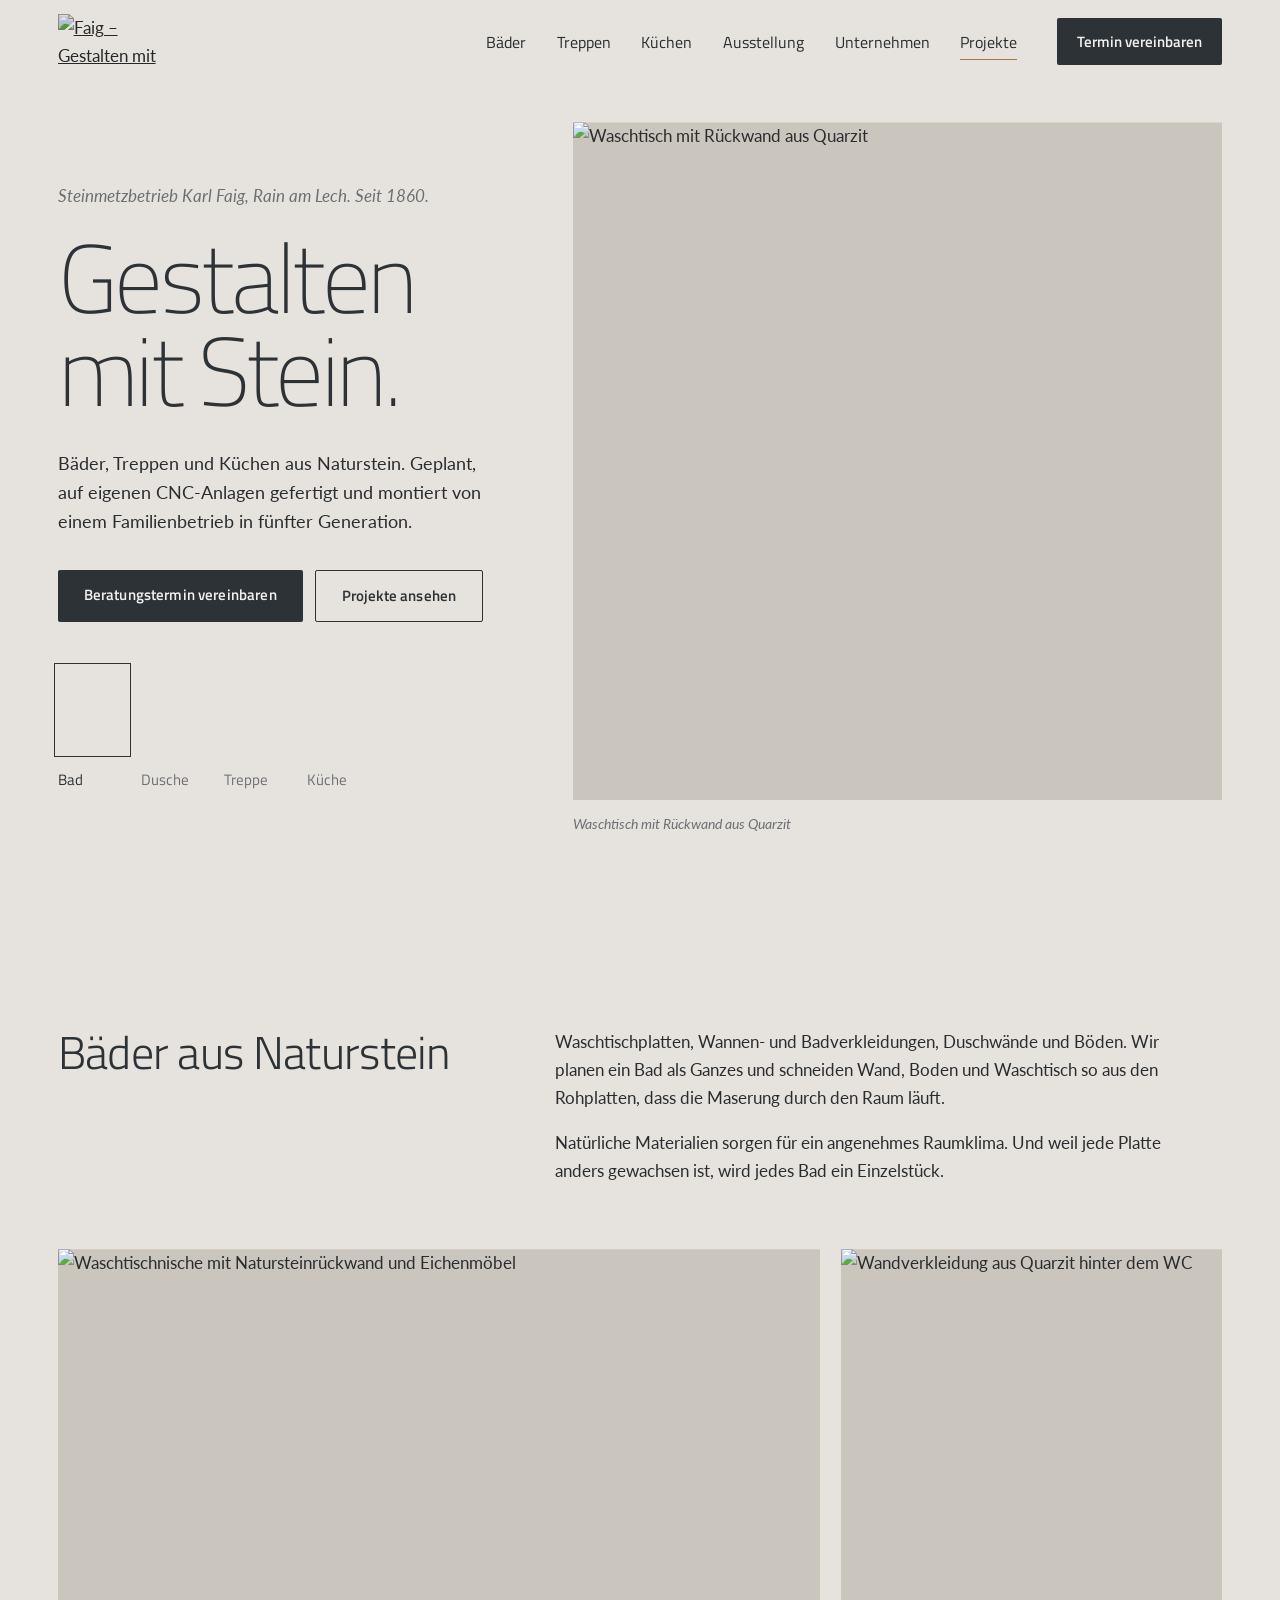
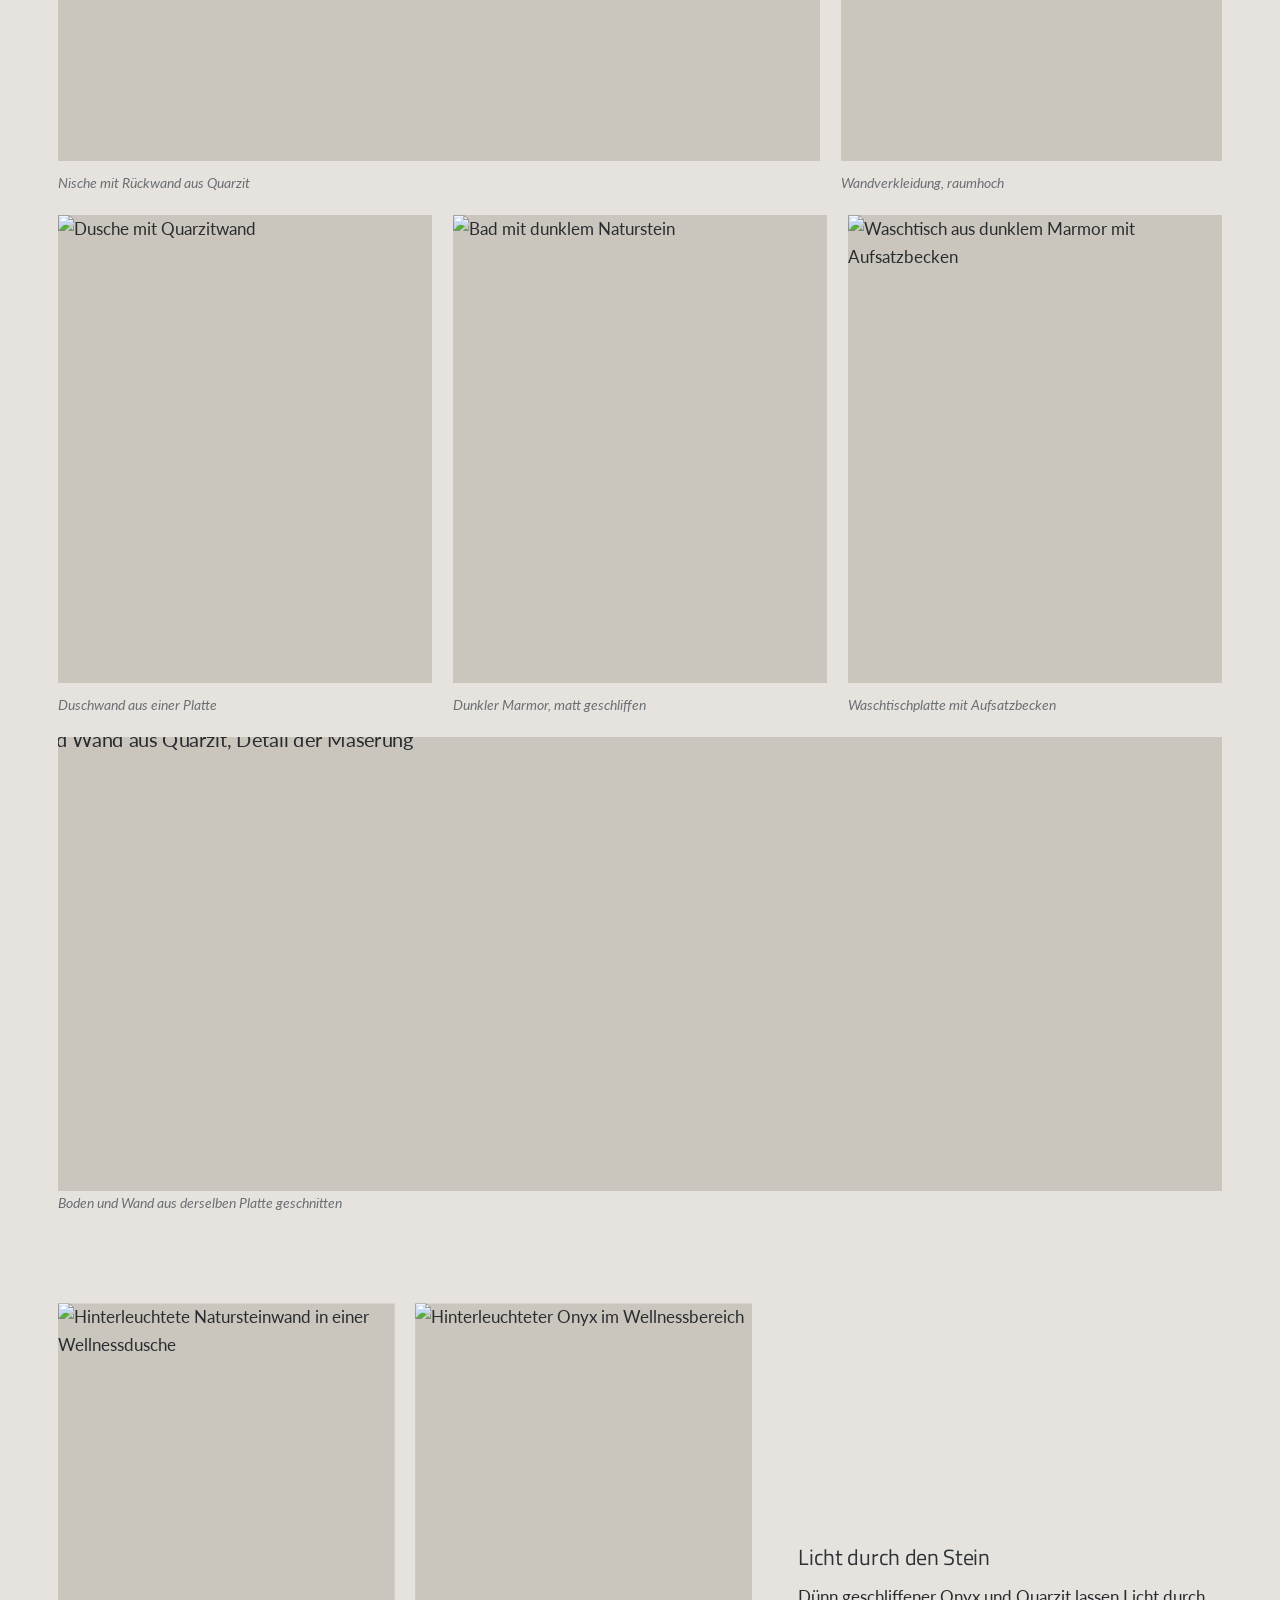
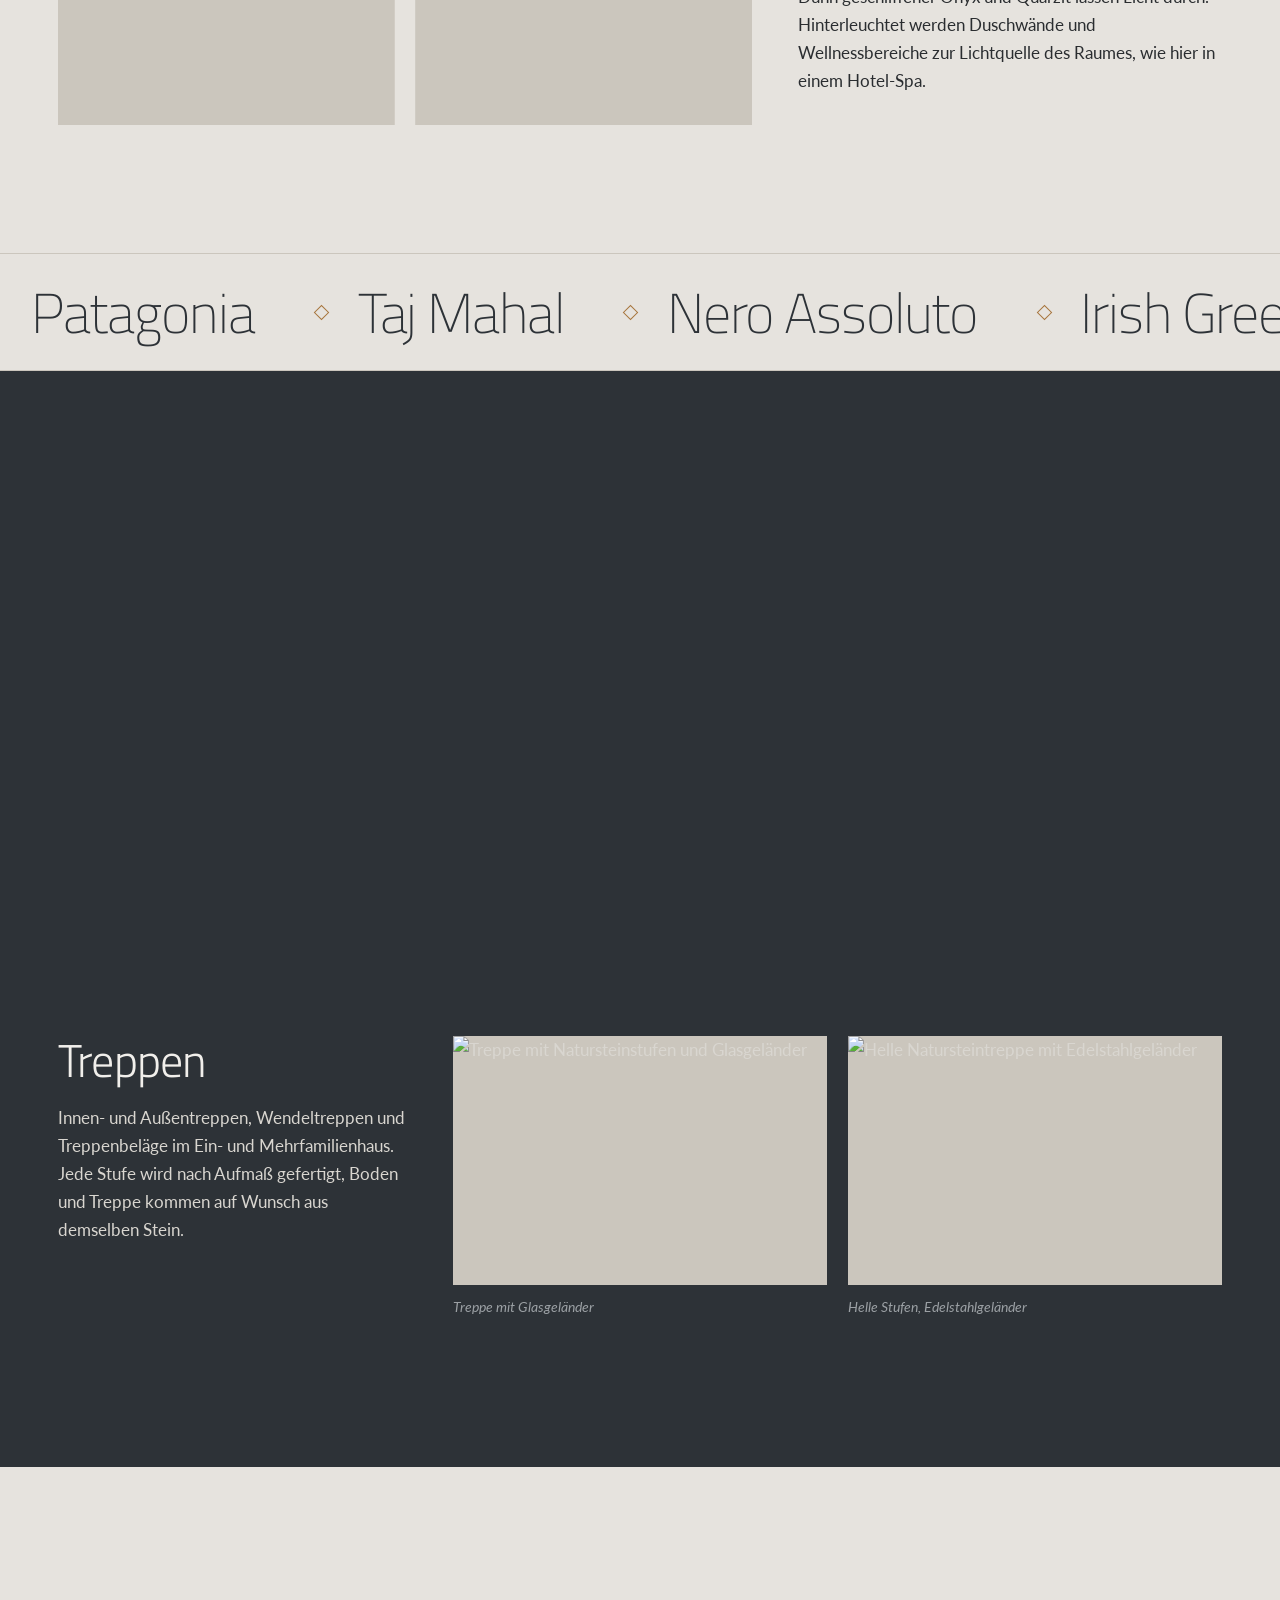
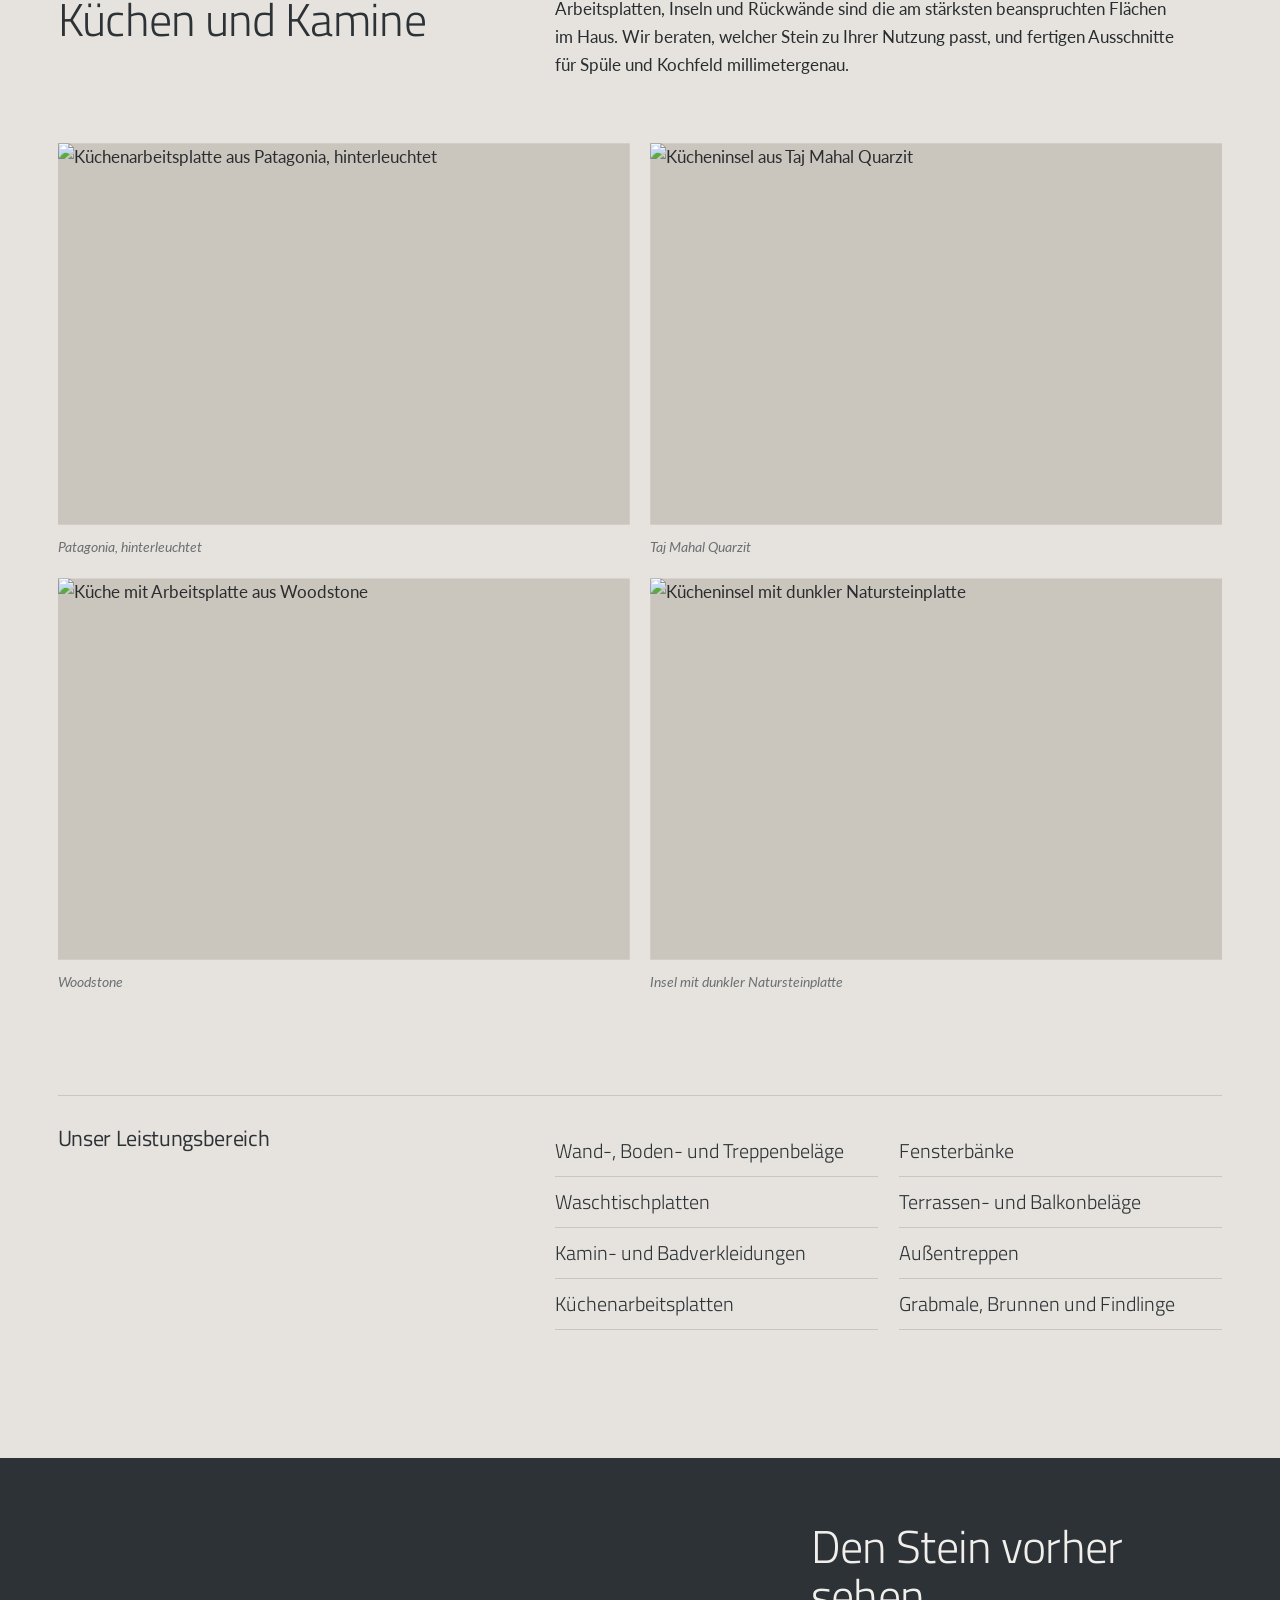
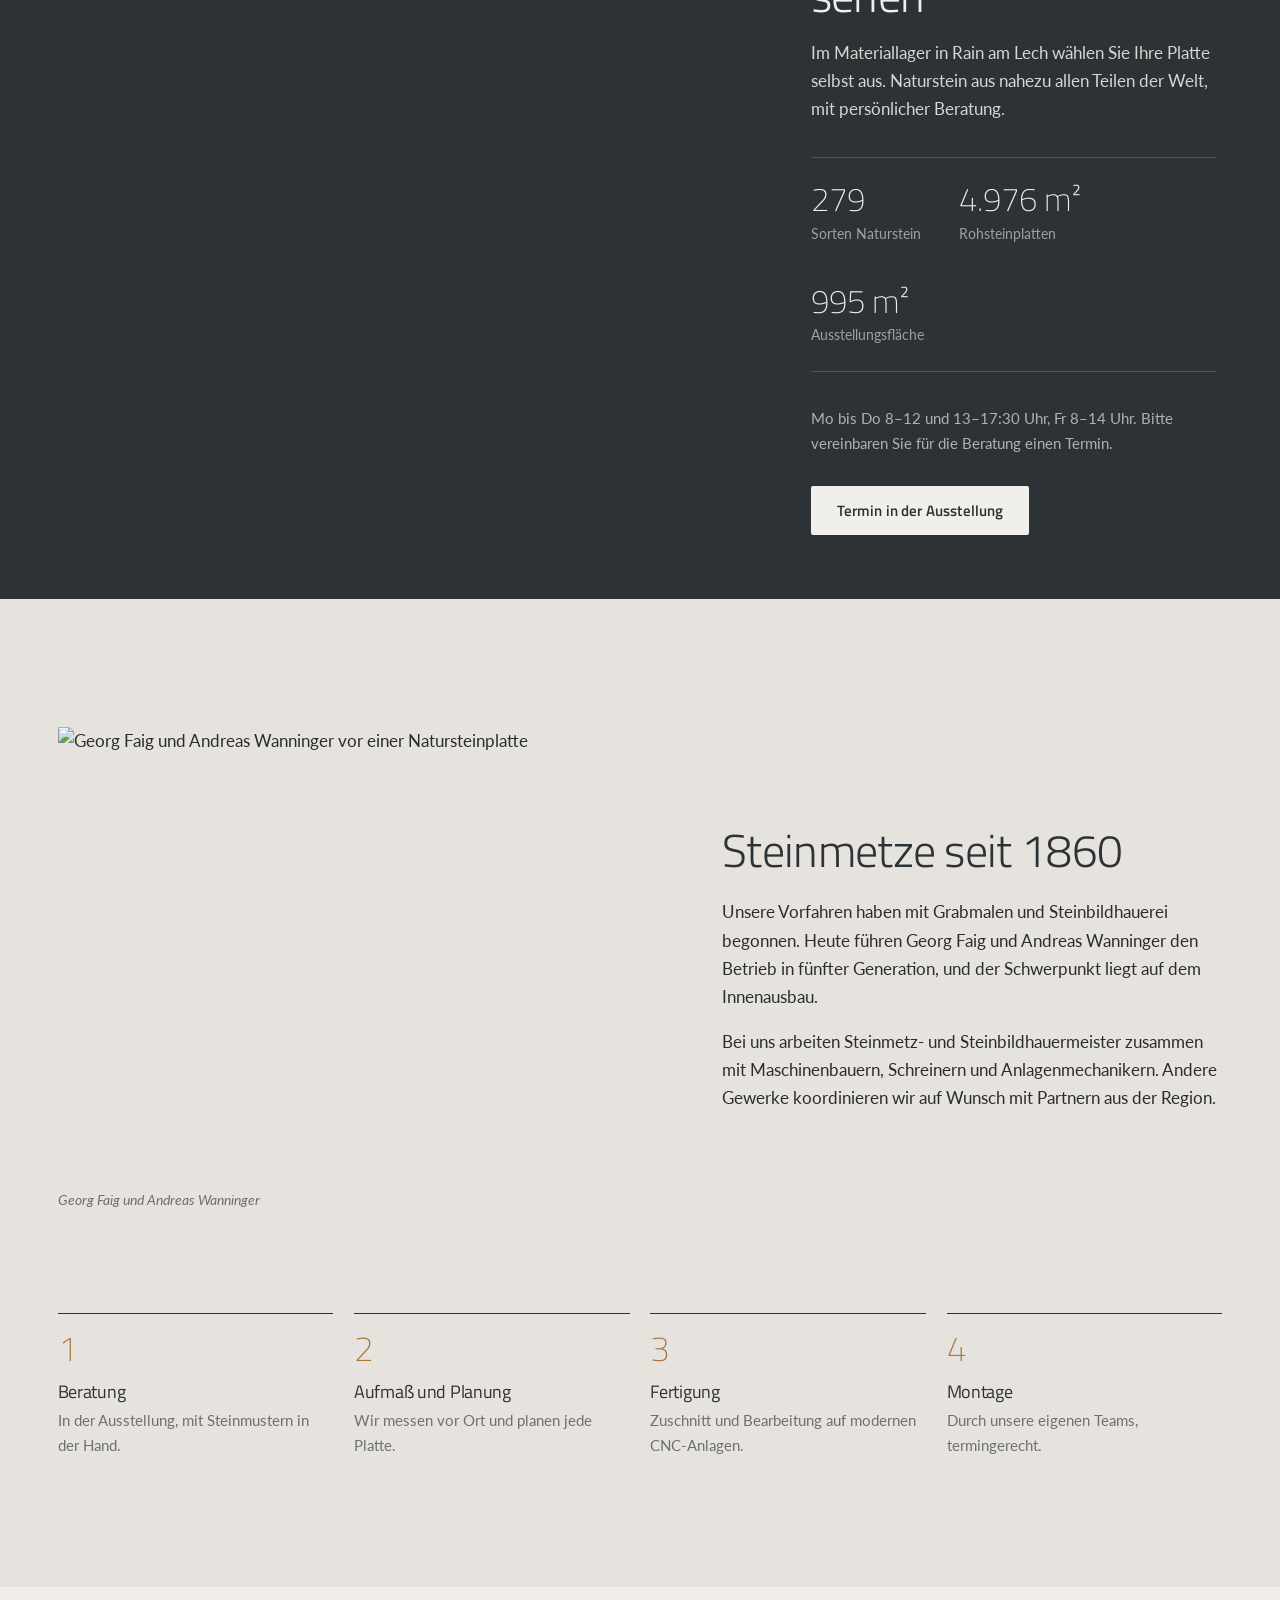
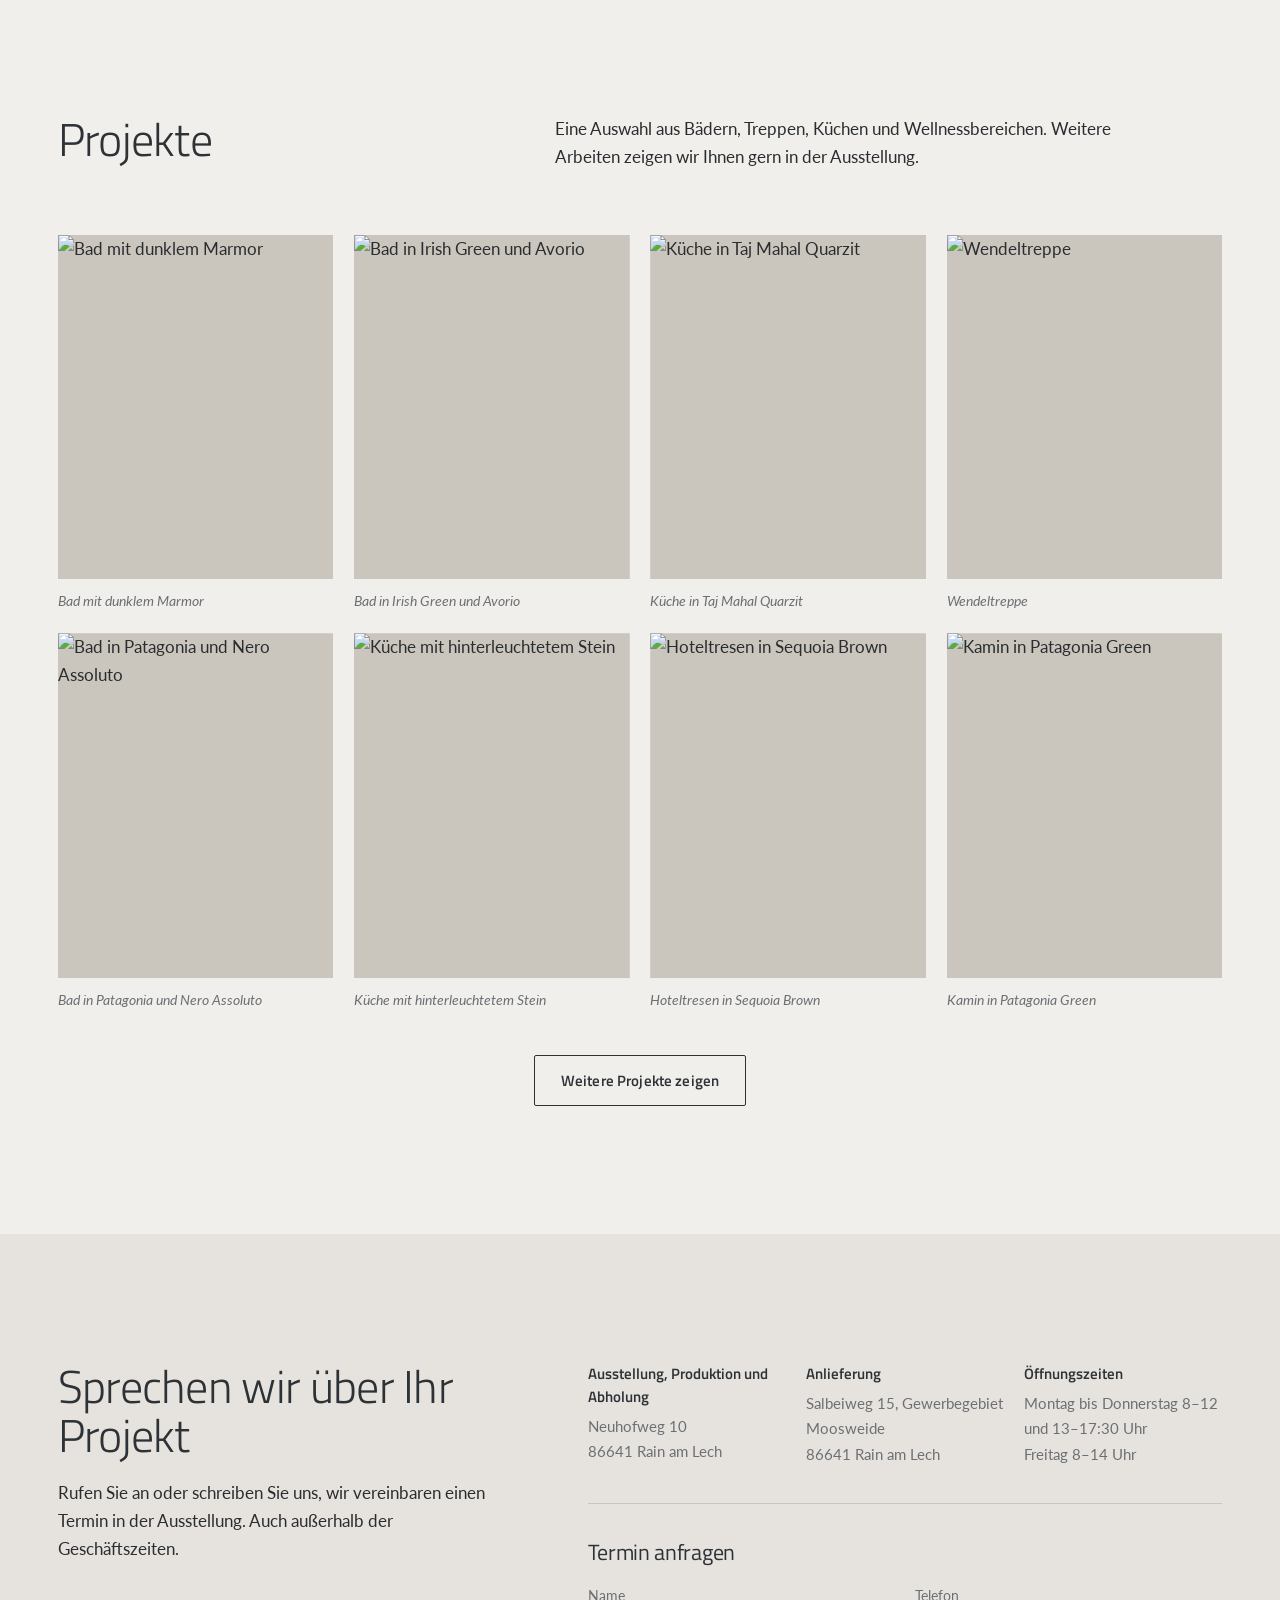
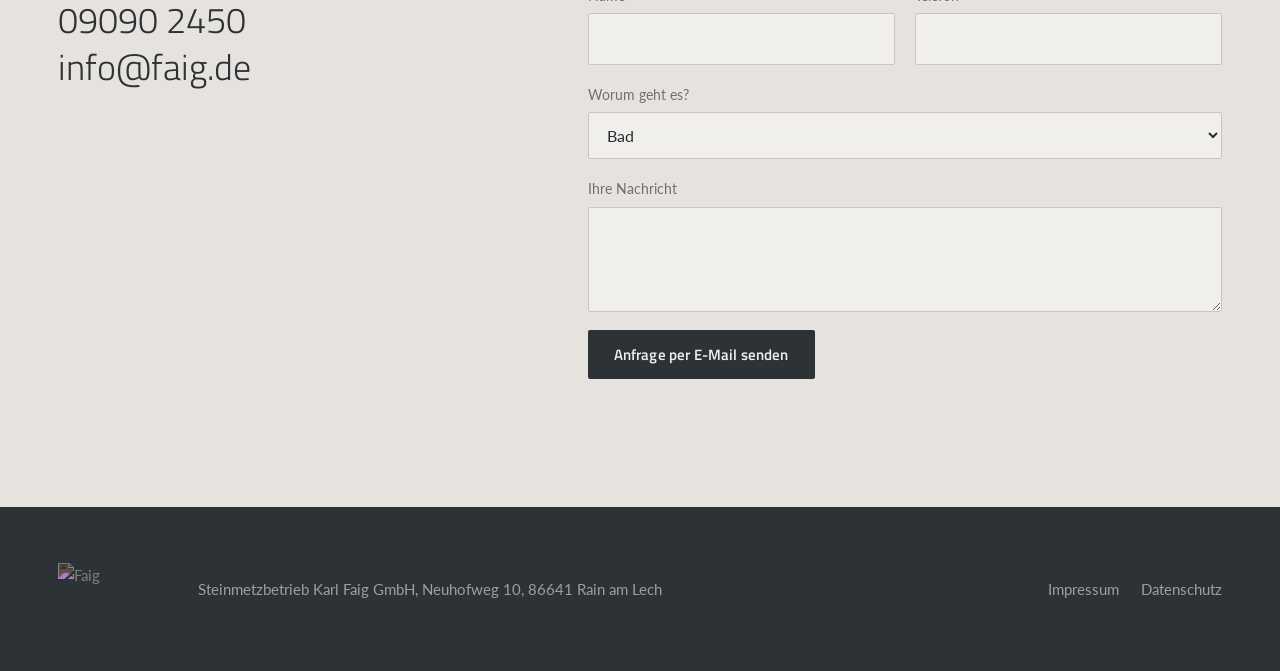
==== commit 283ab124: "Align Treppen panorama, keep facts on one line Co-Authored-By: Claude Opus 5.5 <noreply@anthropic.co" ====
--- a/index.html
+++ b/index.html
@@ -10,7 +10,7 @@
 <link rel="preconnect" href="https://fonts.gstatic.com" crossorigin>
 <link href="https://fonts.googleapis.com/css2?family=Lato:ital,wght@0,300;0,400;0,700;1,300;1,400&family=Titillium+Web:wght@200;300;400;600&display=swap" rel="stylesheet">
 <script>document.documentElement.classList.add("js")</script>
-<link rel="stylesheet" href="style.css?v=20">
+<link rel="stylesheet" href="style.css?v=21">
 </head>
 <body>
 
@@ -259,6 +259,6 @@
 </div>
 
 <script src="https://unpkg.com/lenis@1.1.13/dist/lenis.min.js"></script>
-<script src="script.js?v=20"></script>
+<script src="script.js?v=21"></script>
 </body>
 </html>
--- a/style.css
+++ b/style.css
@@ -118,7 +118,7 @@
 .note__text h3{margin-bottom:12px}
 
 /* TREPPEN */
-.pano{margin:0 0 var(--gap)}
+.pano{margin-bottom:var(--gap)}
 .pano img{width:100%;aspect-ratio:12/5;object-fit:cover}
 .row--text-2{grid-template-columns:repeat(3,1fr);align-items:start;margin-top:clamp(30px,4vw,56px)}
 .textcol{padding-right:clamp(0px,2vw,30px)}
@@ -135,8 +135,8 @@
 .showroom__img{width:100%;height:100%;object-fit:cover}
 .showroom__panel{padding:clamp(40px,5vw,80px);color:#D9D6D0;display:flex;flex-direction:column;justify-content:center}
 .showroom__panel h2{color:var(--paper);margin-bottom:20px}
-.facts{display:grid;grid-template-columns:repeat(3,auto);justify-content:start;gap:clamp(20px,3vw,44px);margin:34px 0;padding:24px 0;border-top:1px solid #4A5157;border-bottom:1px solid #4A5157}
-.facts dt{font:200 clamp(1.8rem,2.6vw,2.4rem)/1 var(--display);color:var(--paper)}
+.facts{display:flex;flex-wrap:wrap;justify-content:start;gap:clamp(20px,3vw,44px);margin:34px 0;padding:24px 0;border-top:1px solid #4A5157;border-bottom:1px solid #4A5157}
+.facts dt{white-space:nowrap;font:200 clamp(1.8rem,2.6vw,2.4rem)/1 var(--display);color:var(--paper)}
 .facts dd{font-size:.9rem;color:#9BA0A4;margin-top:6px}
 .showroom__hours{font-size:.95rem;color:#AEB2B5;margin-bottom:30px}
 .showroom .btn{align-self:flex-start}
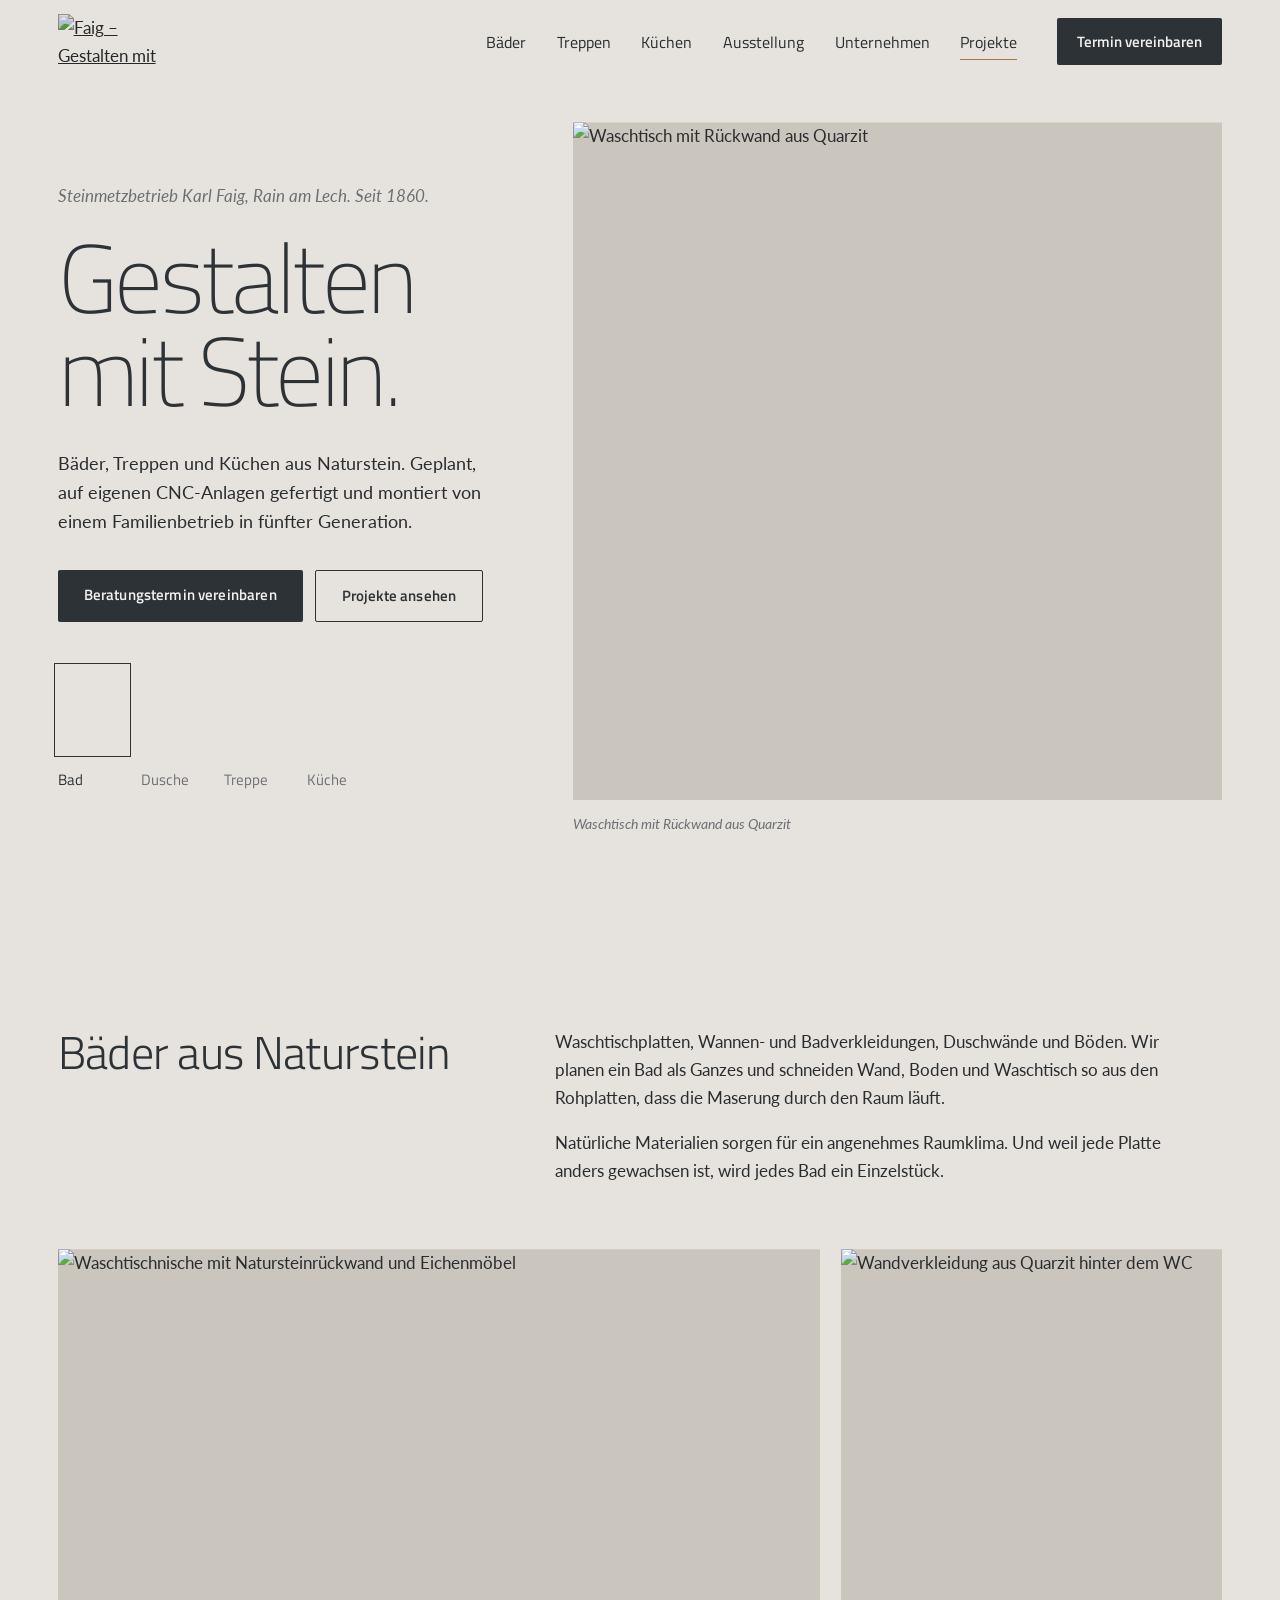
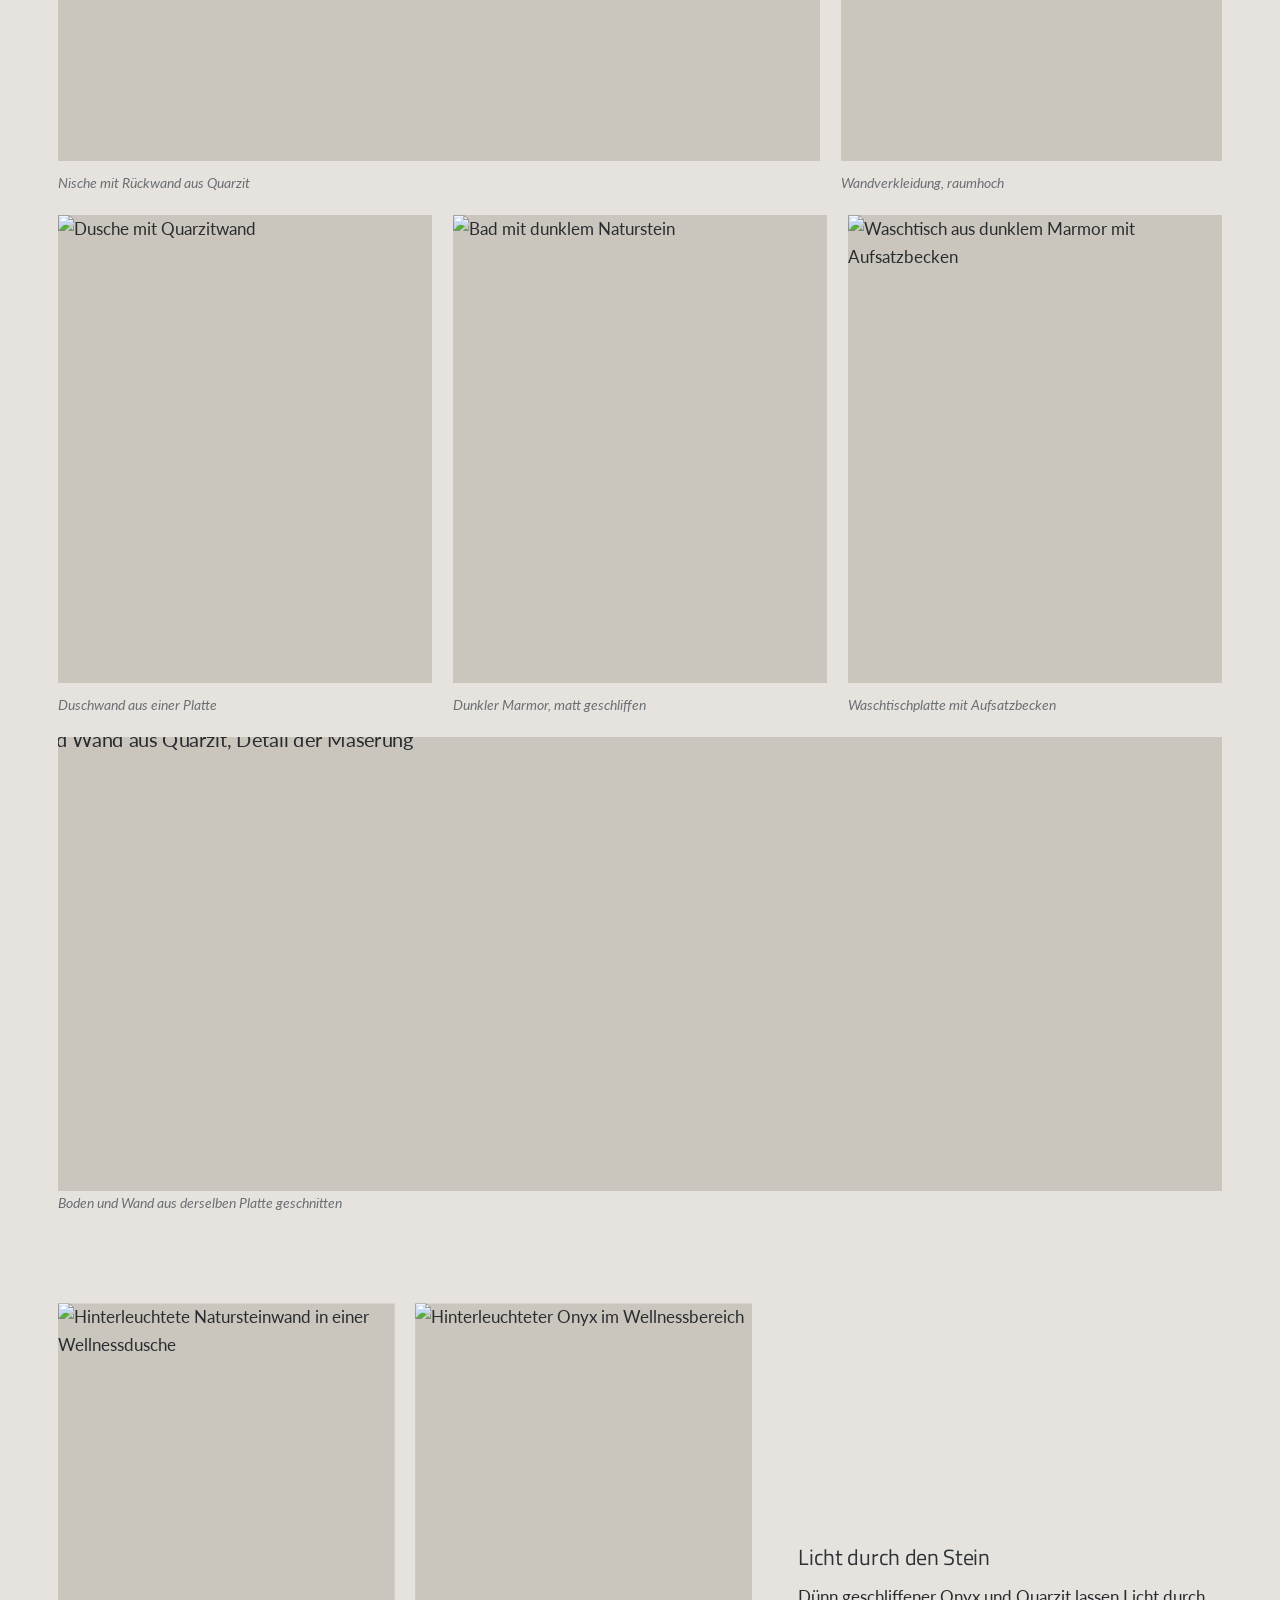
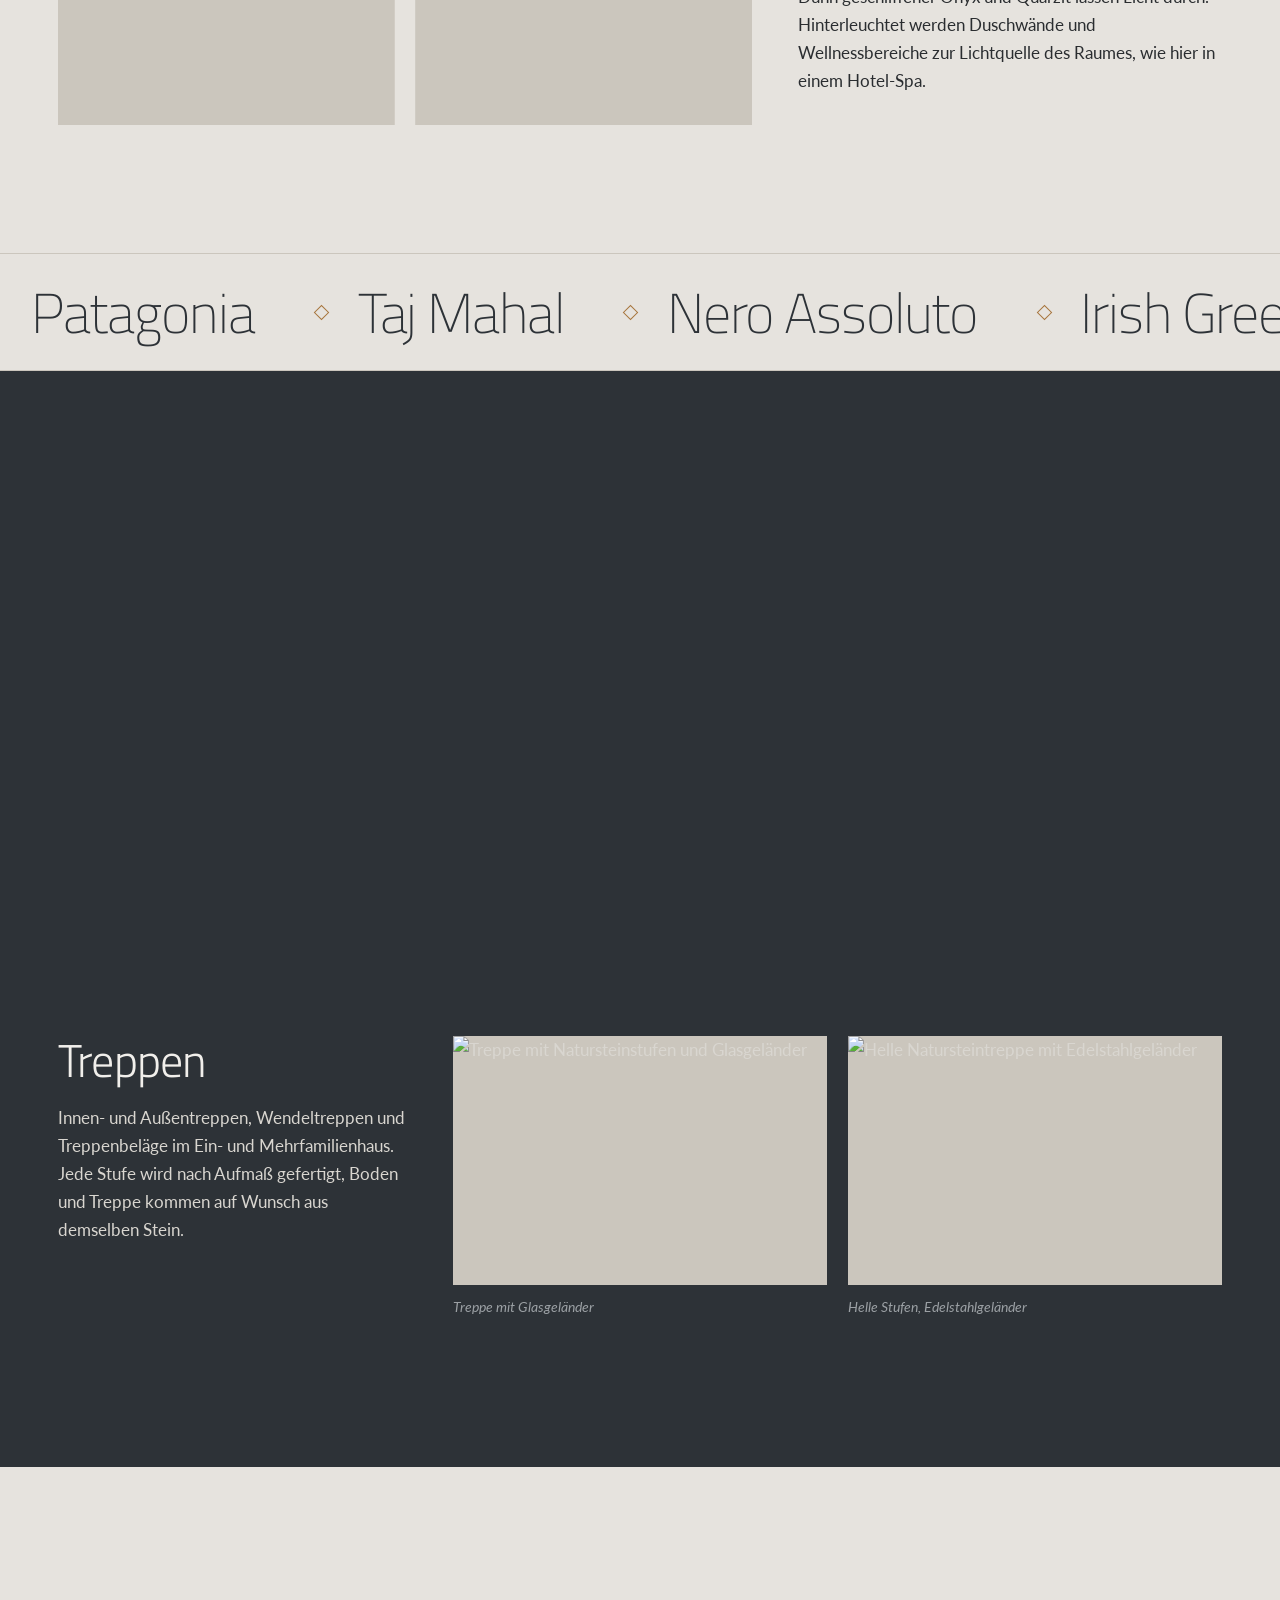
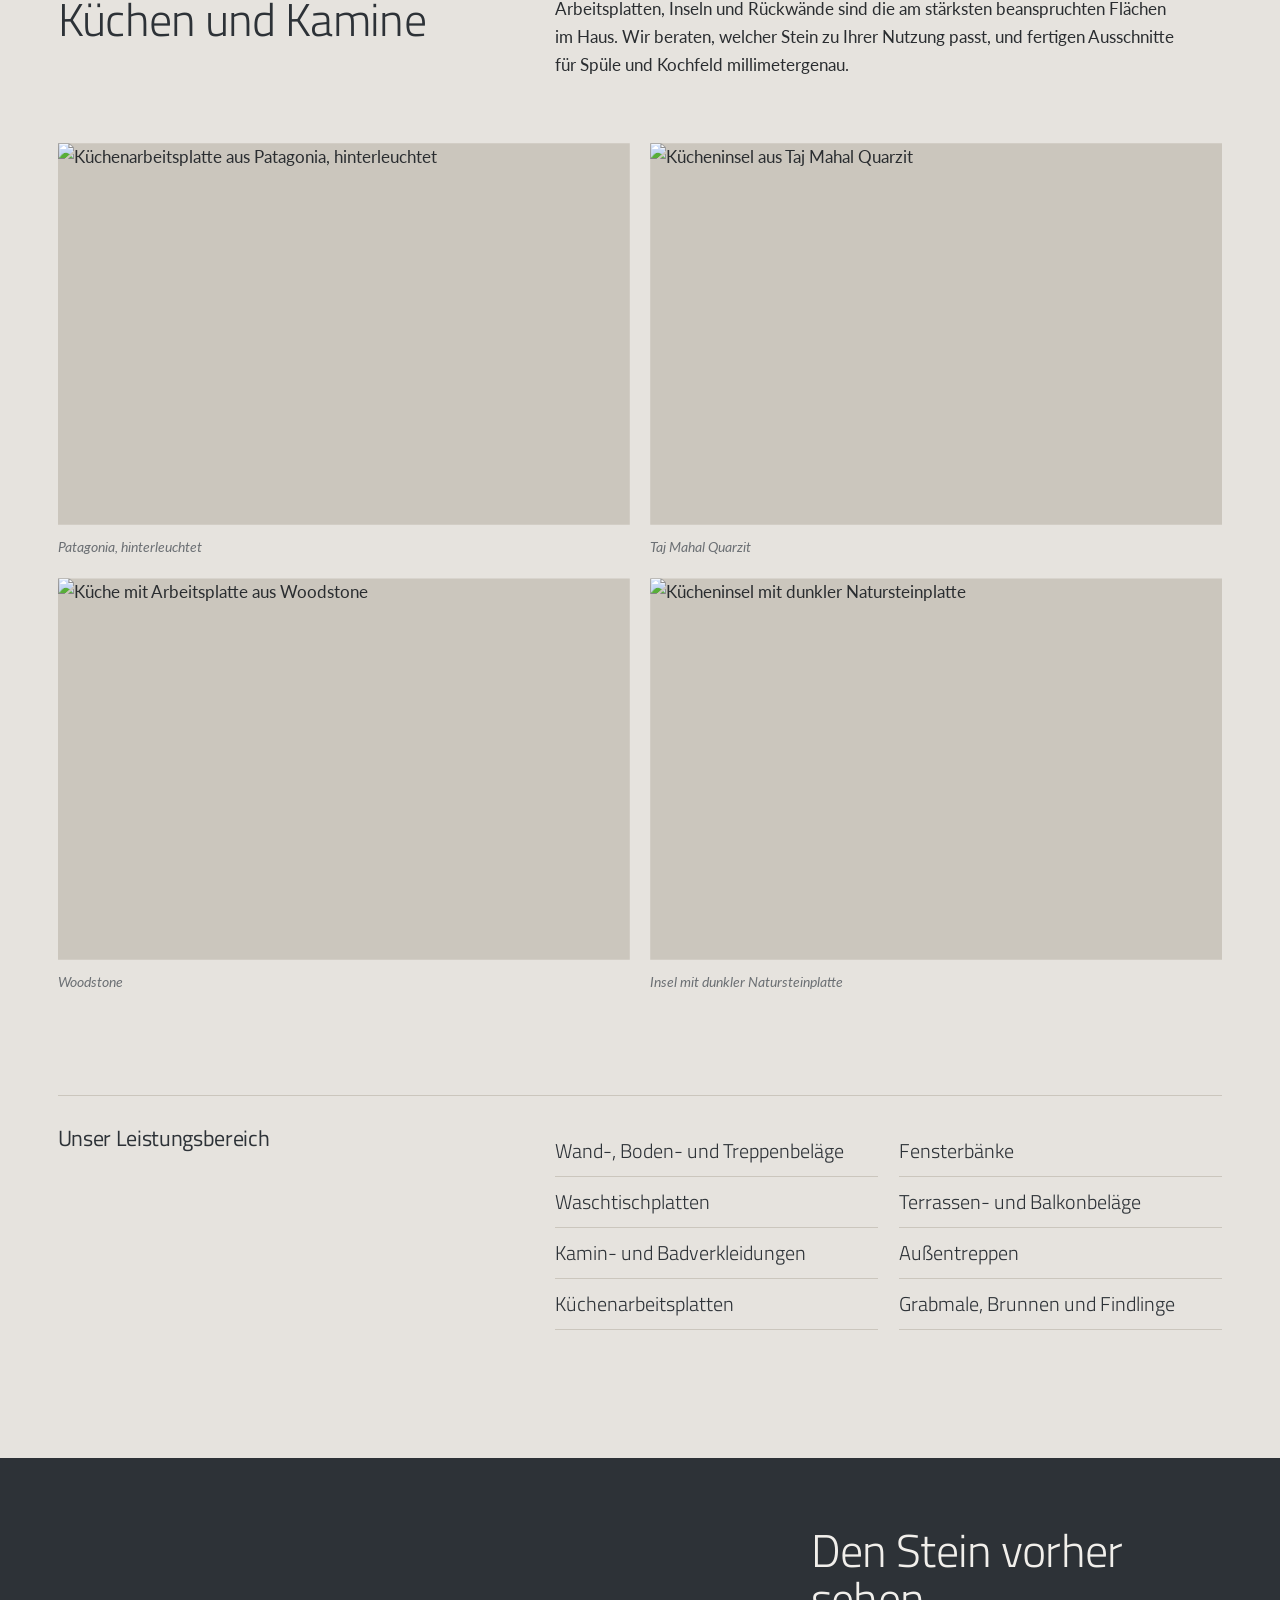
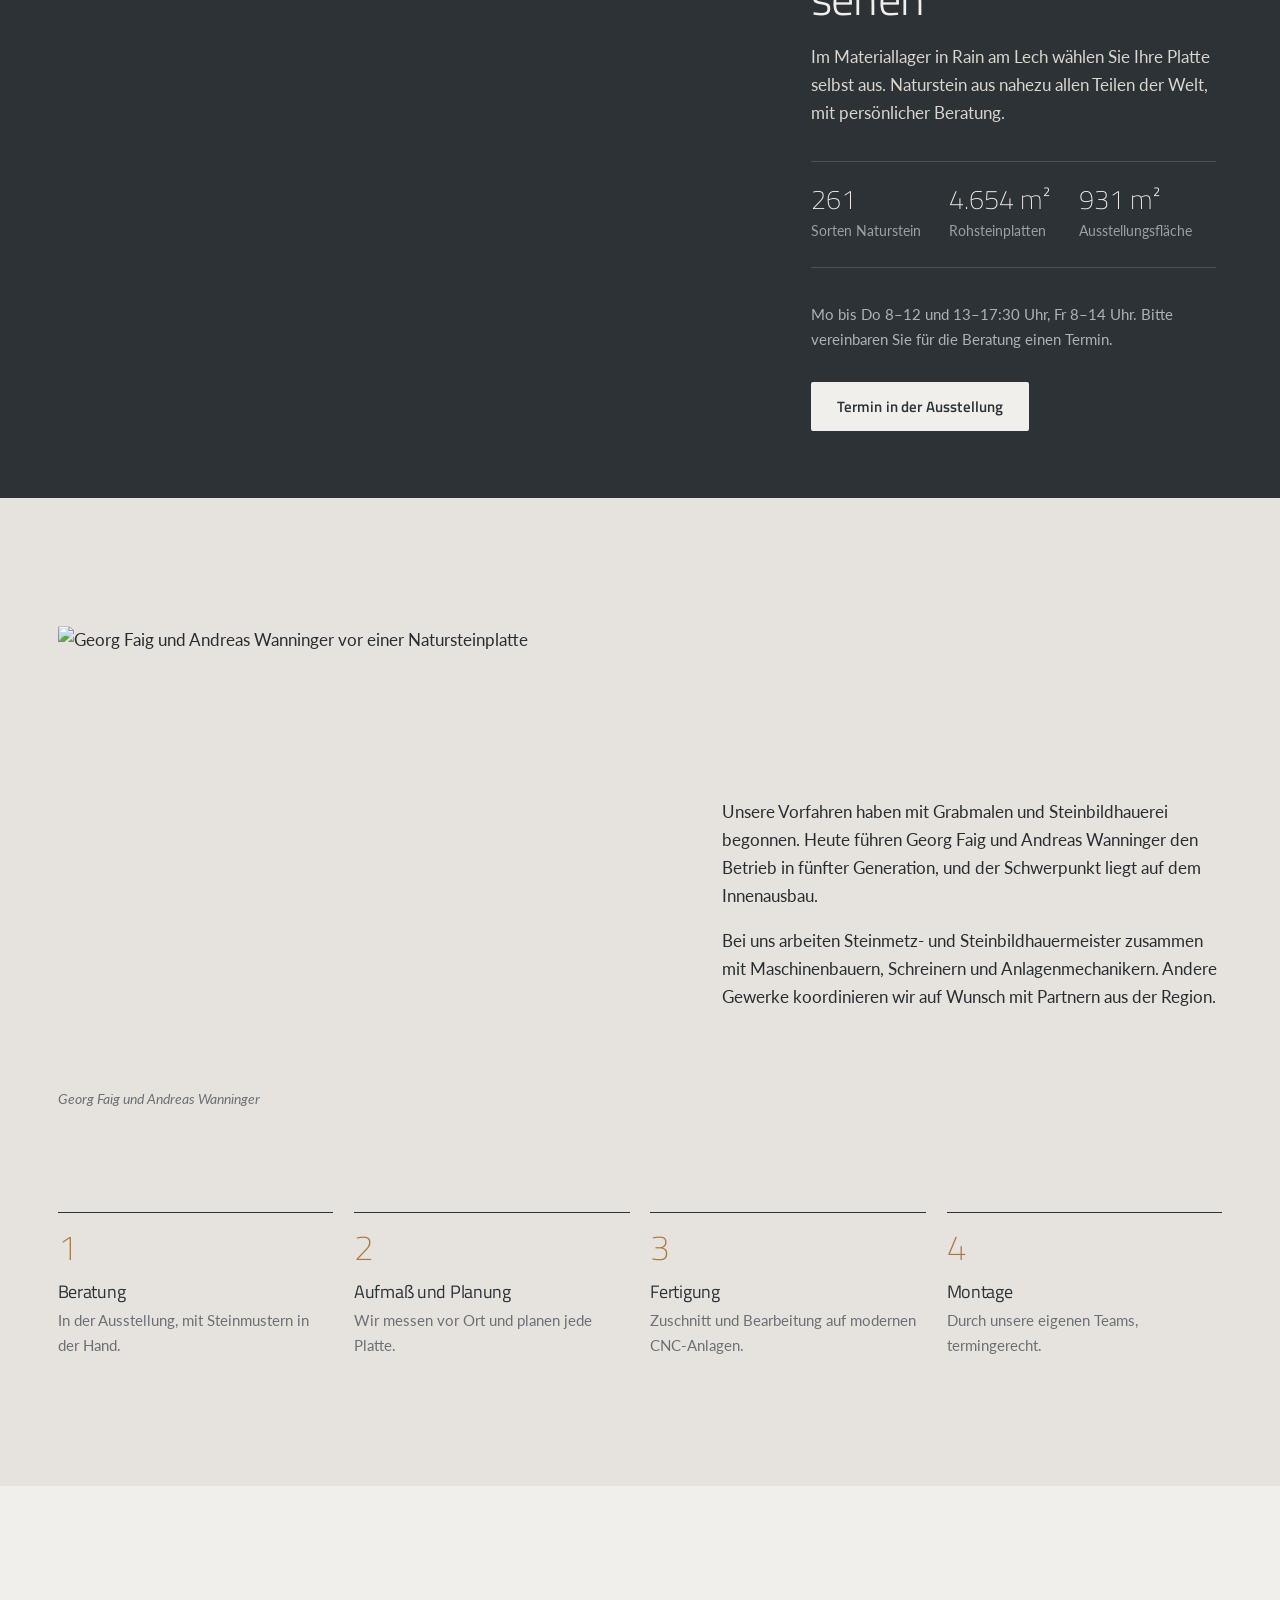
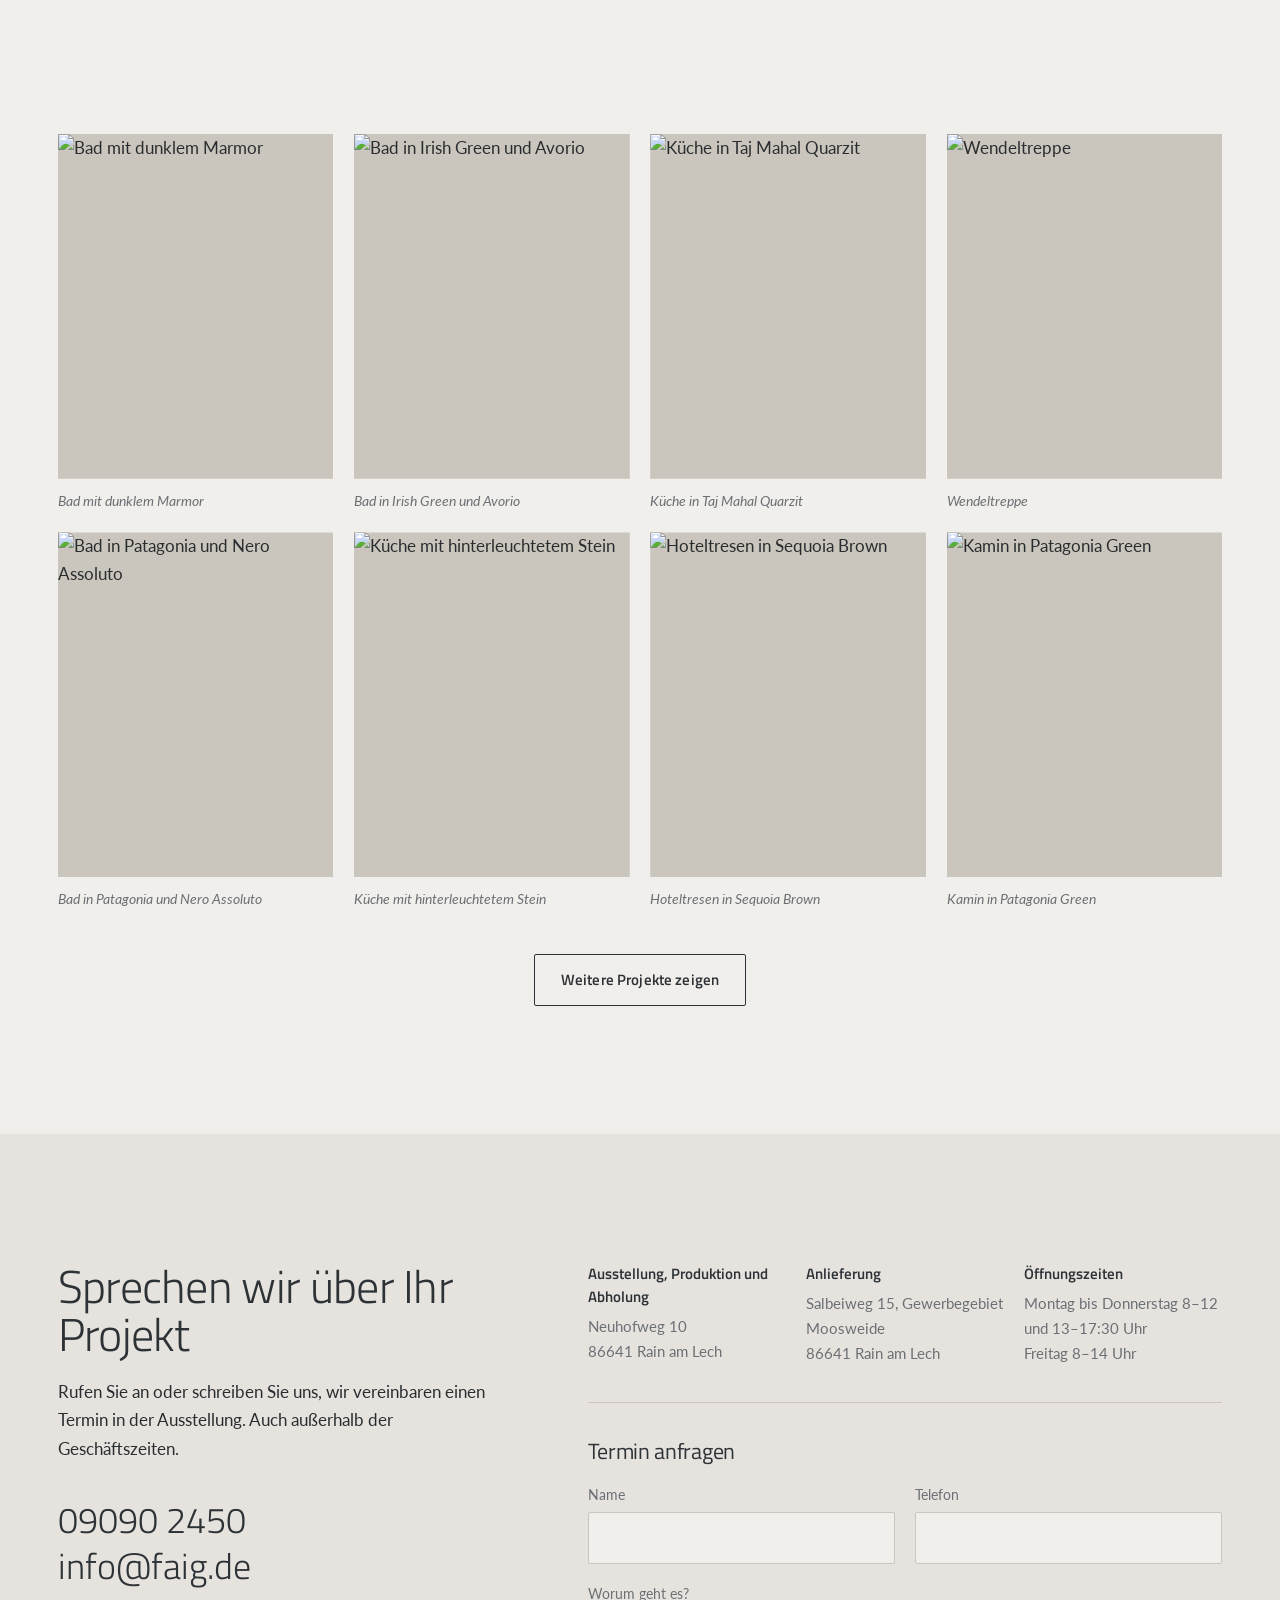
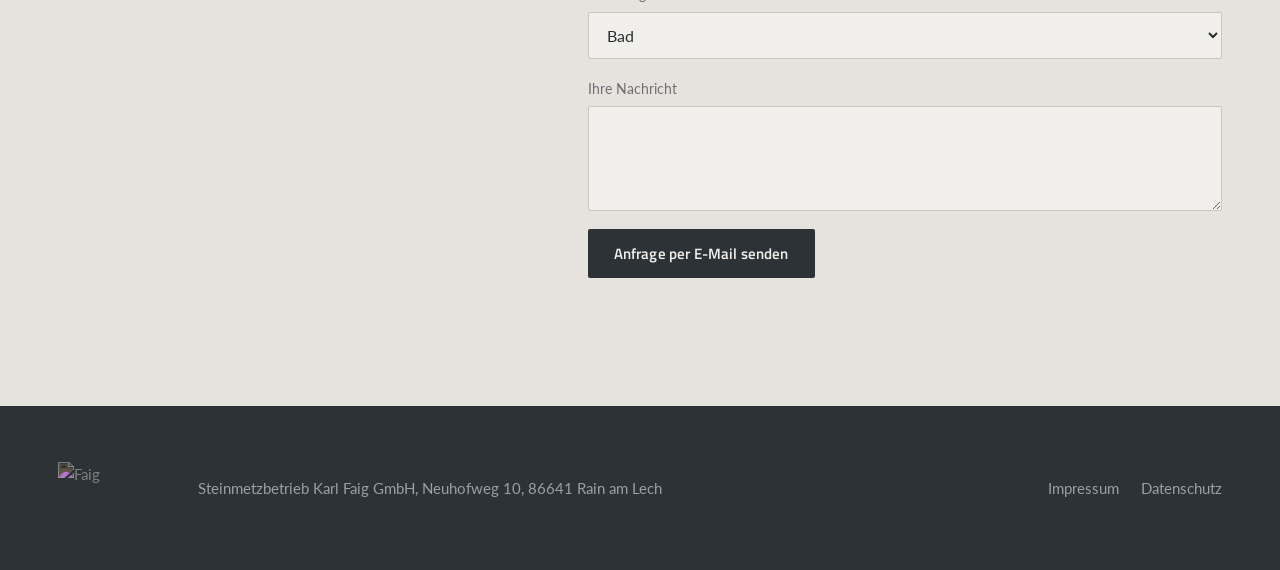
==== commit 9700557f: "Tighten showroom facts Co-Authored-By: Claude Opus 5.5 <noreply@anthropic.com> Claude-Session: https" ====
--- a/index.html
+++ b/index.html
@@ -10,7 +10,7 @@
 <link rel="preconnect" href="https://fonts.gstatic.com" crossorigin>
 <link href="https://fonts.googleapis.com/css2?family=Lato:ital,wght@0,300;0,400;0,700;1,300;1,400&family=Titillium+Web:wght@200;300;400;600&display=swap" rel="stylesheet">
 <script>document.documentElement.classList.add("js")</script>
-<link rel="stylesheet" href="style.css?v=21">
+<link rel="stylesheet" href="style.css?v=22">
 </head>
 <body>
 
@@ -259,6 +259,6 @@
 </div>
 
 <script src="https://unpkg.com/lenis@1.1.13/dist/lenis.min.js"></script>
-<script src="script.js?v=21"></script>
+<script src="script.js?v=22"></script>
 </body>
 </html>
--- a/style.css
+++ b/style.css
@@ -135,8 +135,8 @@
 .showroom__img{width:100%;height:100%;object-fit:cover}
 .showroom__panel{padding:clamp(40px,5vw,80px);color:#D9D6D0;display:flex;flex-direction:column;justify-content:center}
 .showroom__panel h2{color:var(--paper);margin-bottom:20px}
-.facts{display:flex;flex-wrap:wrap;justify-content:start;gap:clamp(20px,3vw,44px);margin:34px 0;padding:24px 0;border-top:1px solid #4A5157;border-bottom:1px solid #4A5157}
-.facts dt{white-space:nowrap;font:200 clamp(1.8rem,2.6vw,2.4rem)/1 var(--display);color:var(--paper)}
+.facts{display:flex;flex-wrap:wrap;justify-content:start;gap:clamp(18px,2.2vw,34px);margin:34px 0;padding:24px 0;border-top:1px solid #4A5157;border-bottom:1px solid #4A5157}
+.facts dt{white-space:nowrap;font:200 clamp(1.5rem,2.1vw,2.1rem)/1 var(--display);color:var(--paper)}
 .facts dd{font-size:.9rem;color:#9BA0A4;margin-top:6px}
 .showroom__hours{font-size:.95rem;color:#AEB2B5;margin-bottom:30px}
 .showroom .btn{align-self:flex-start}
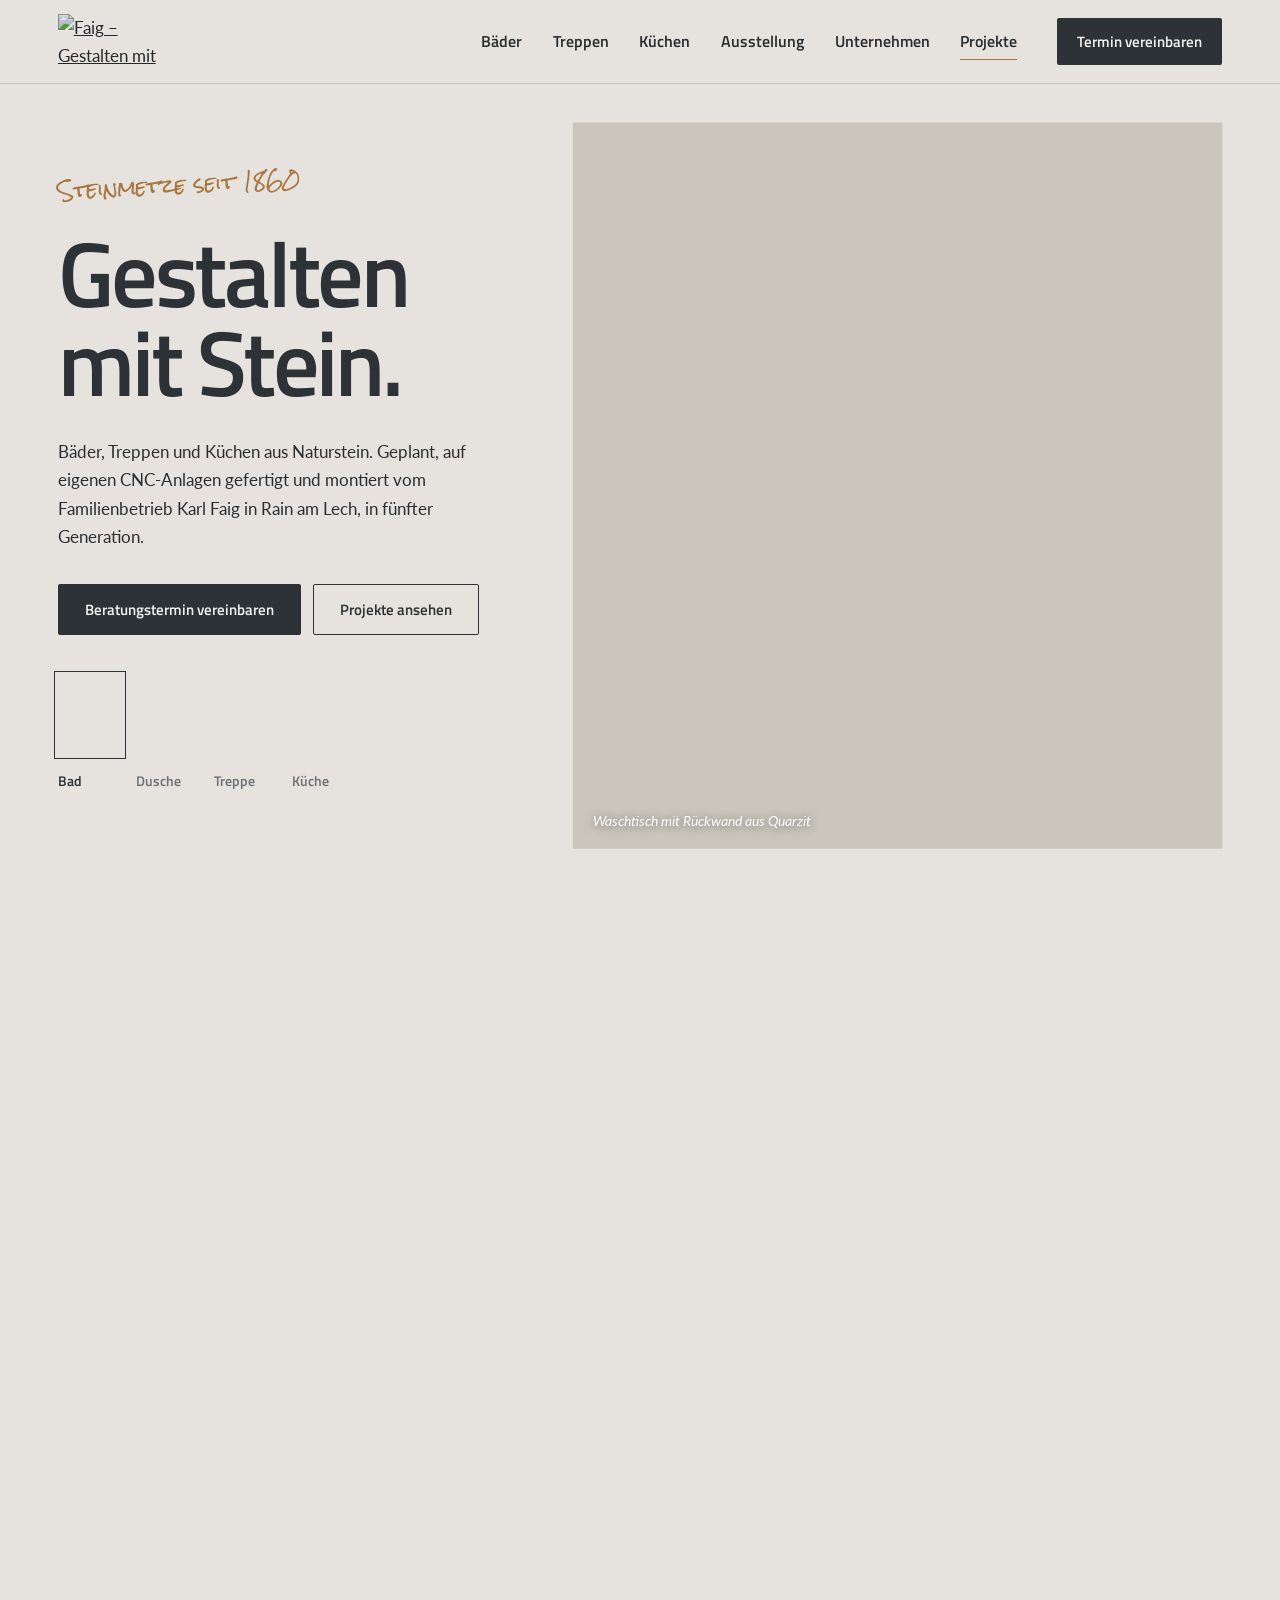
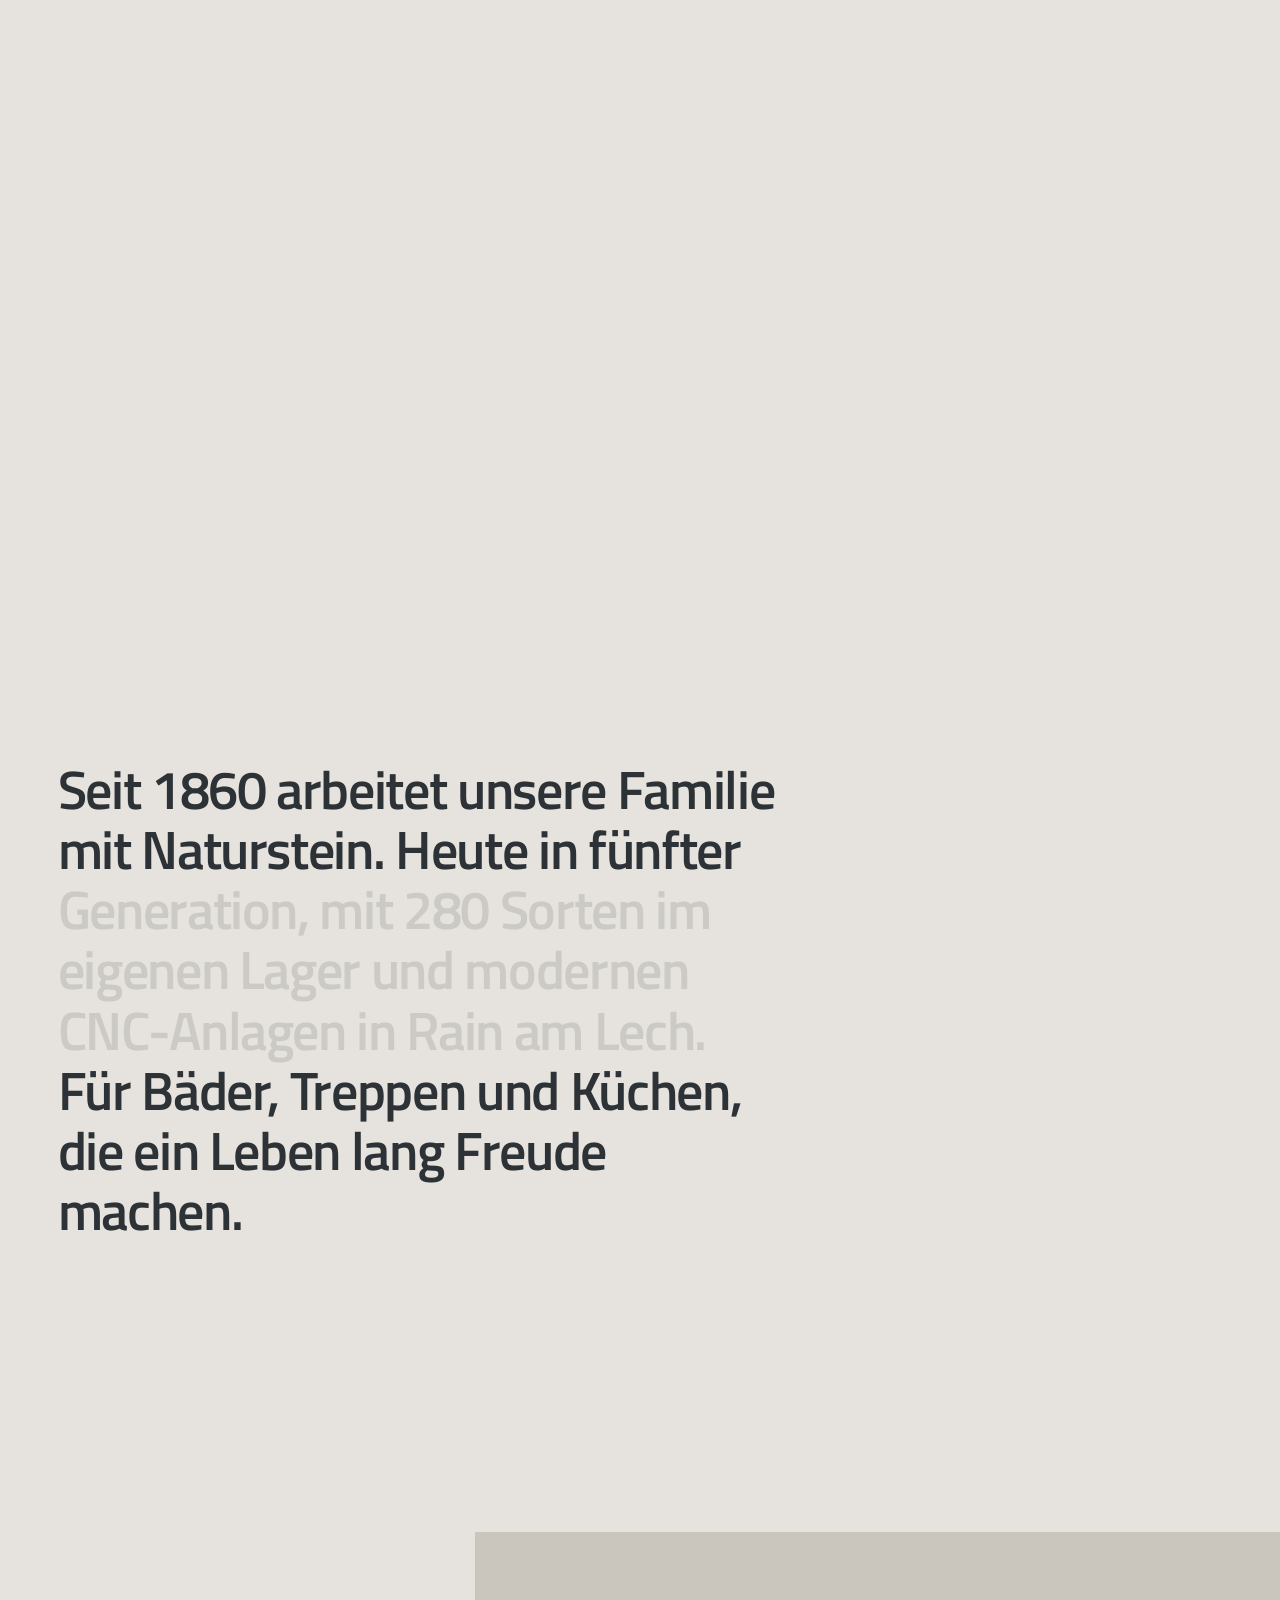
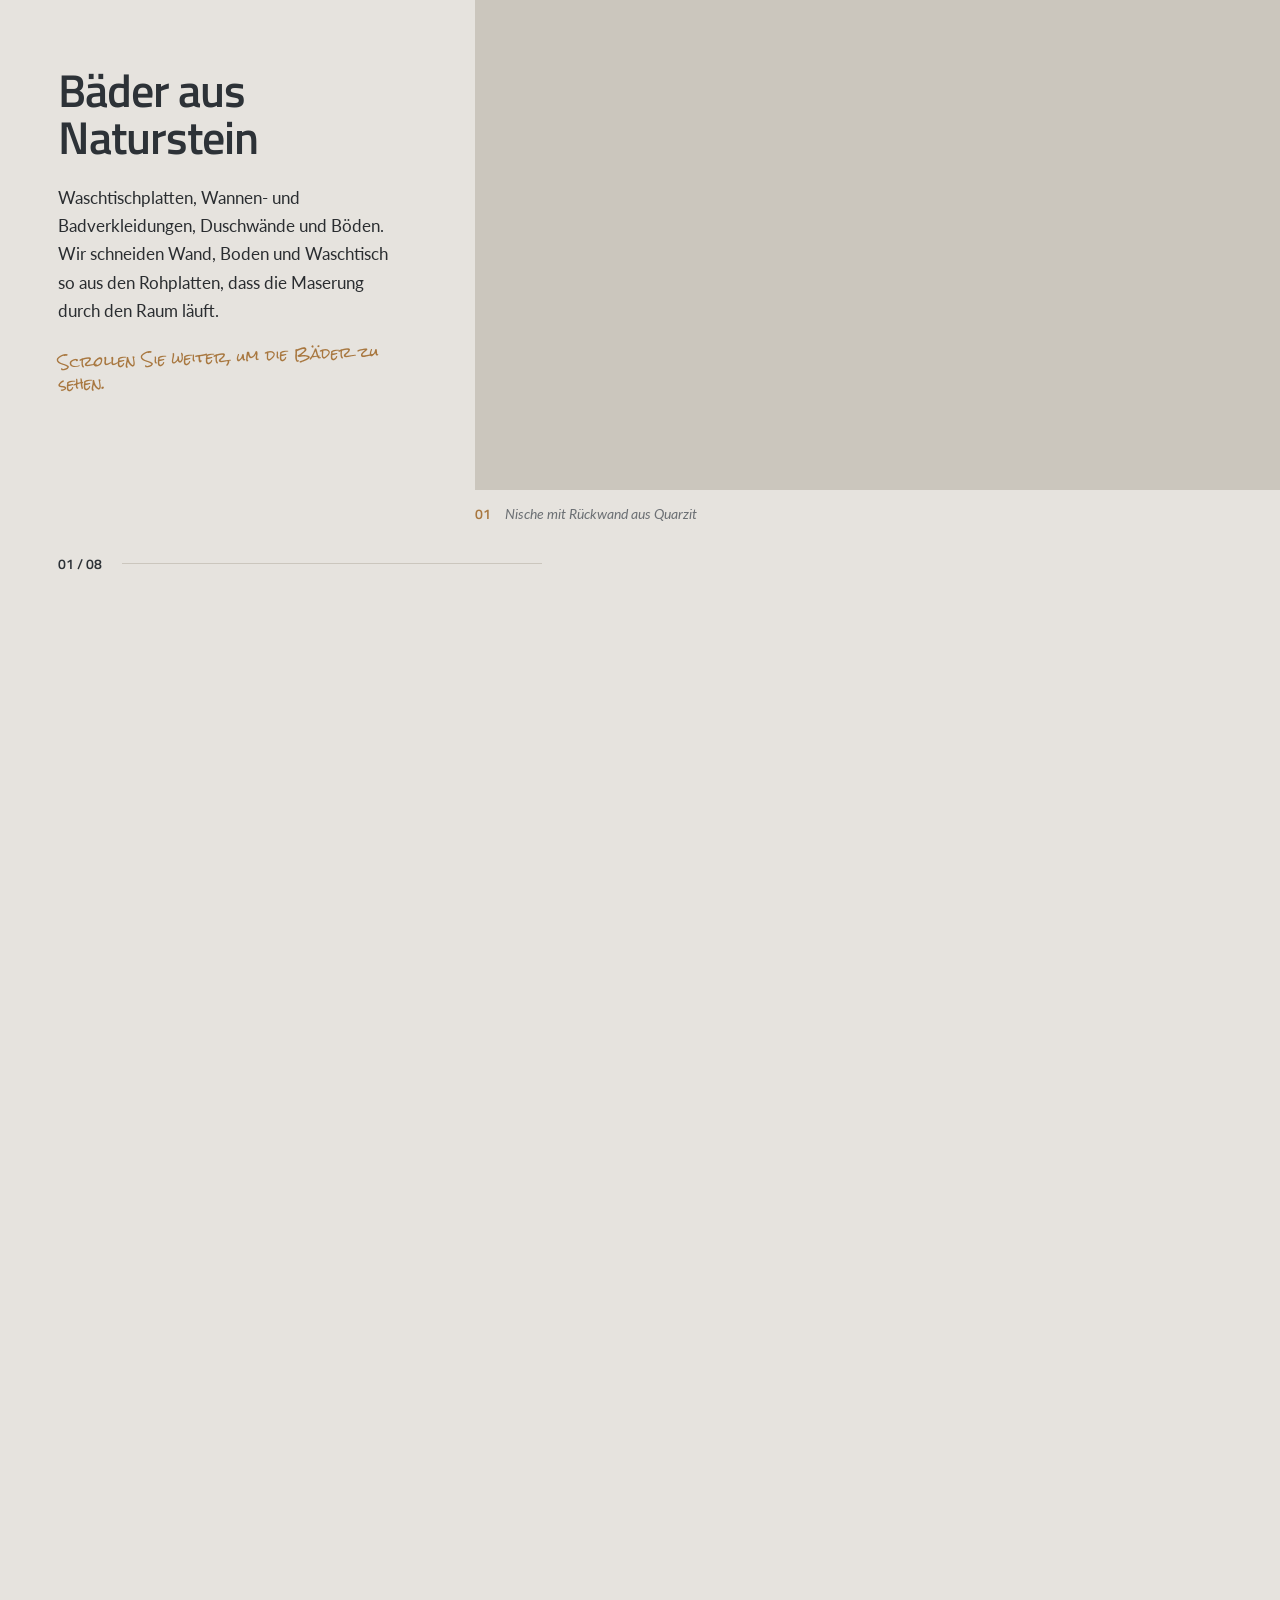
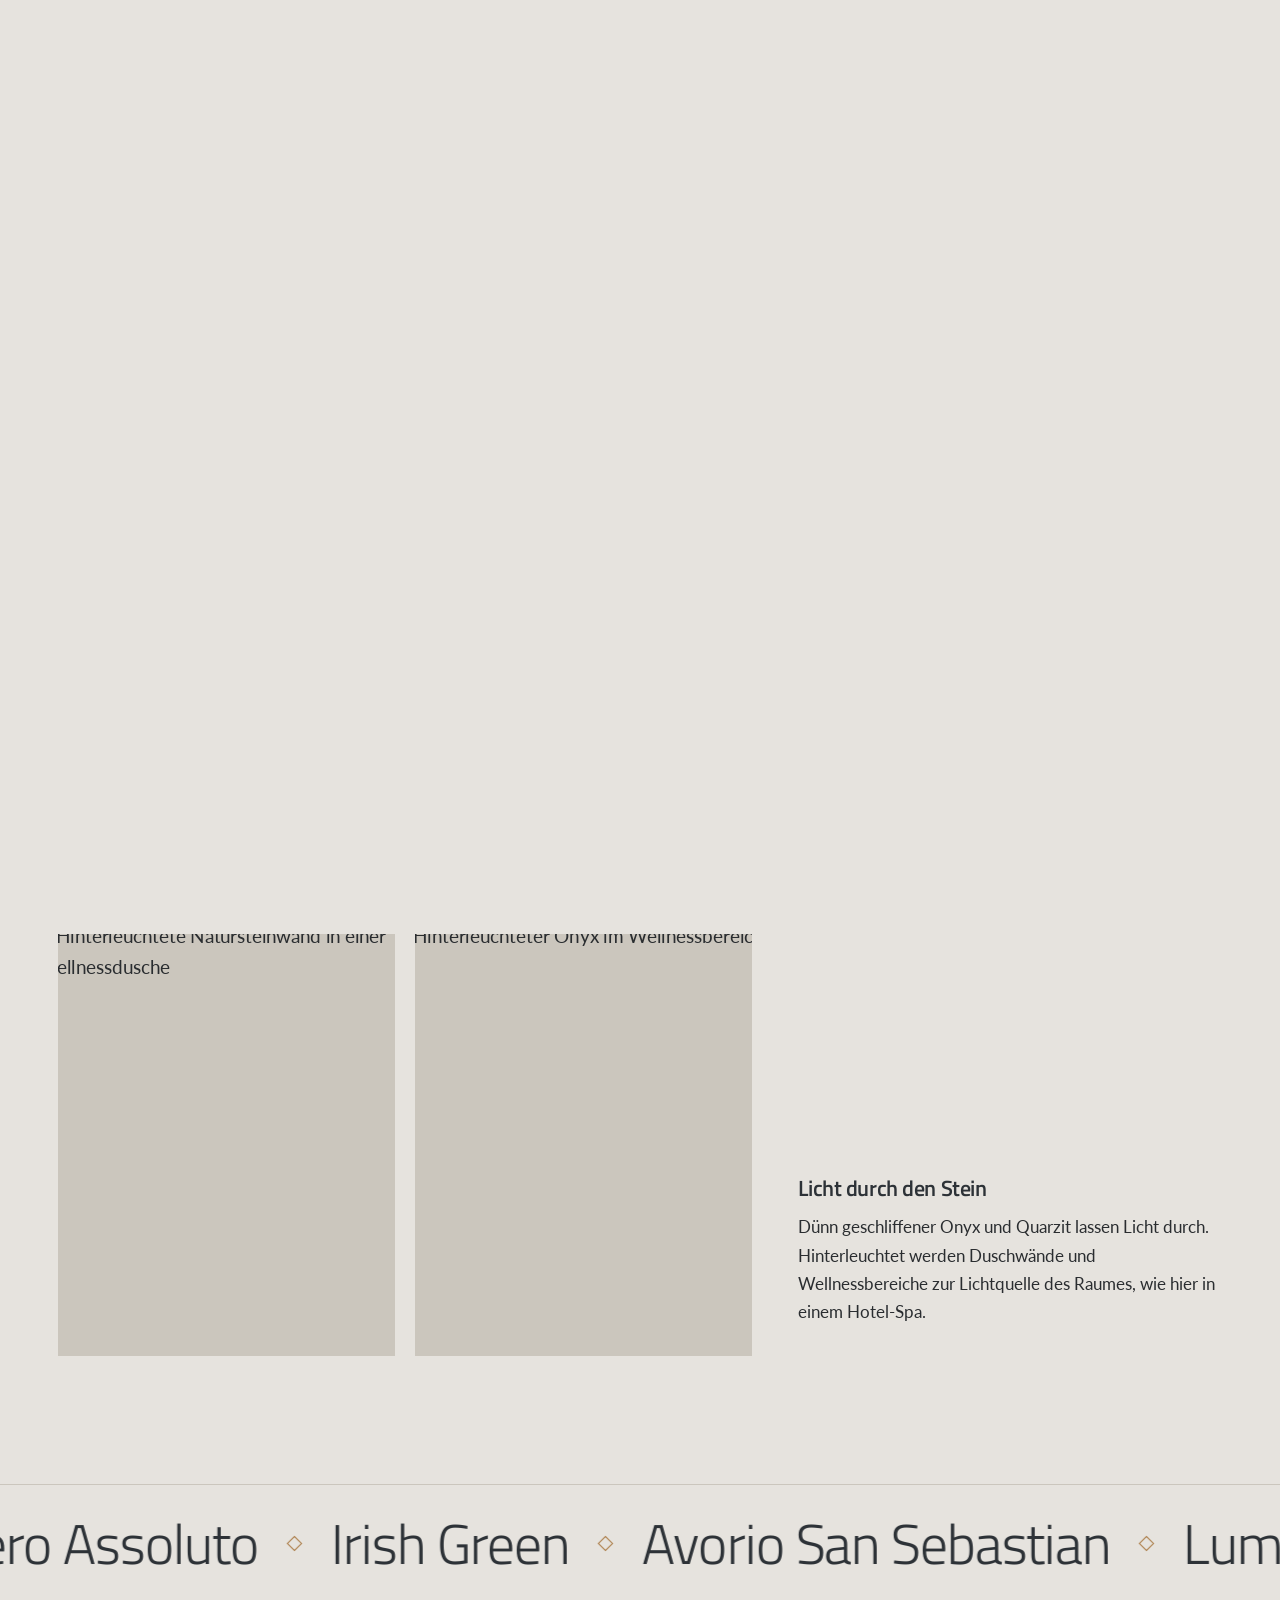
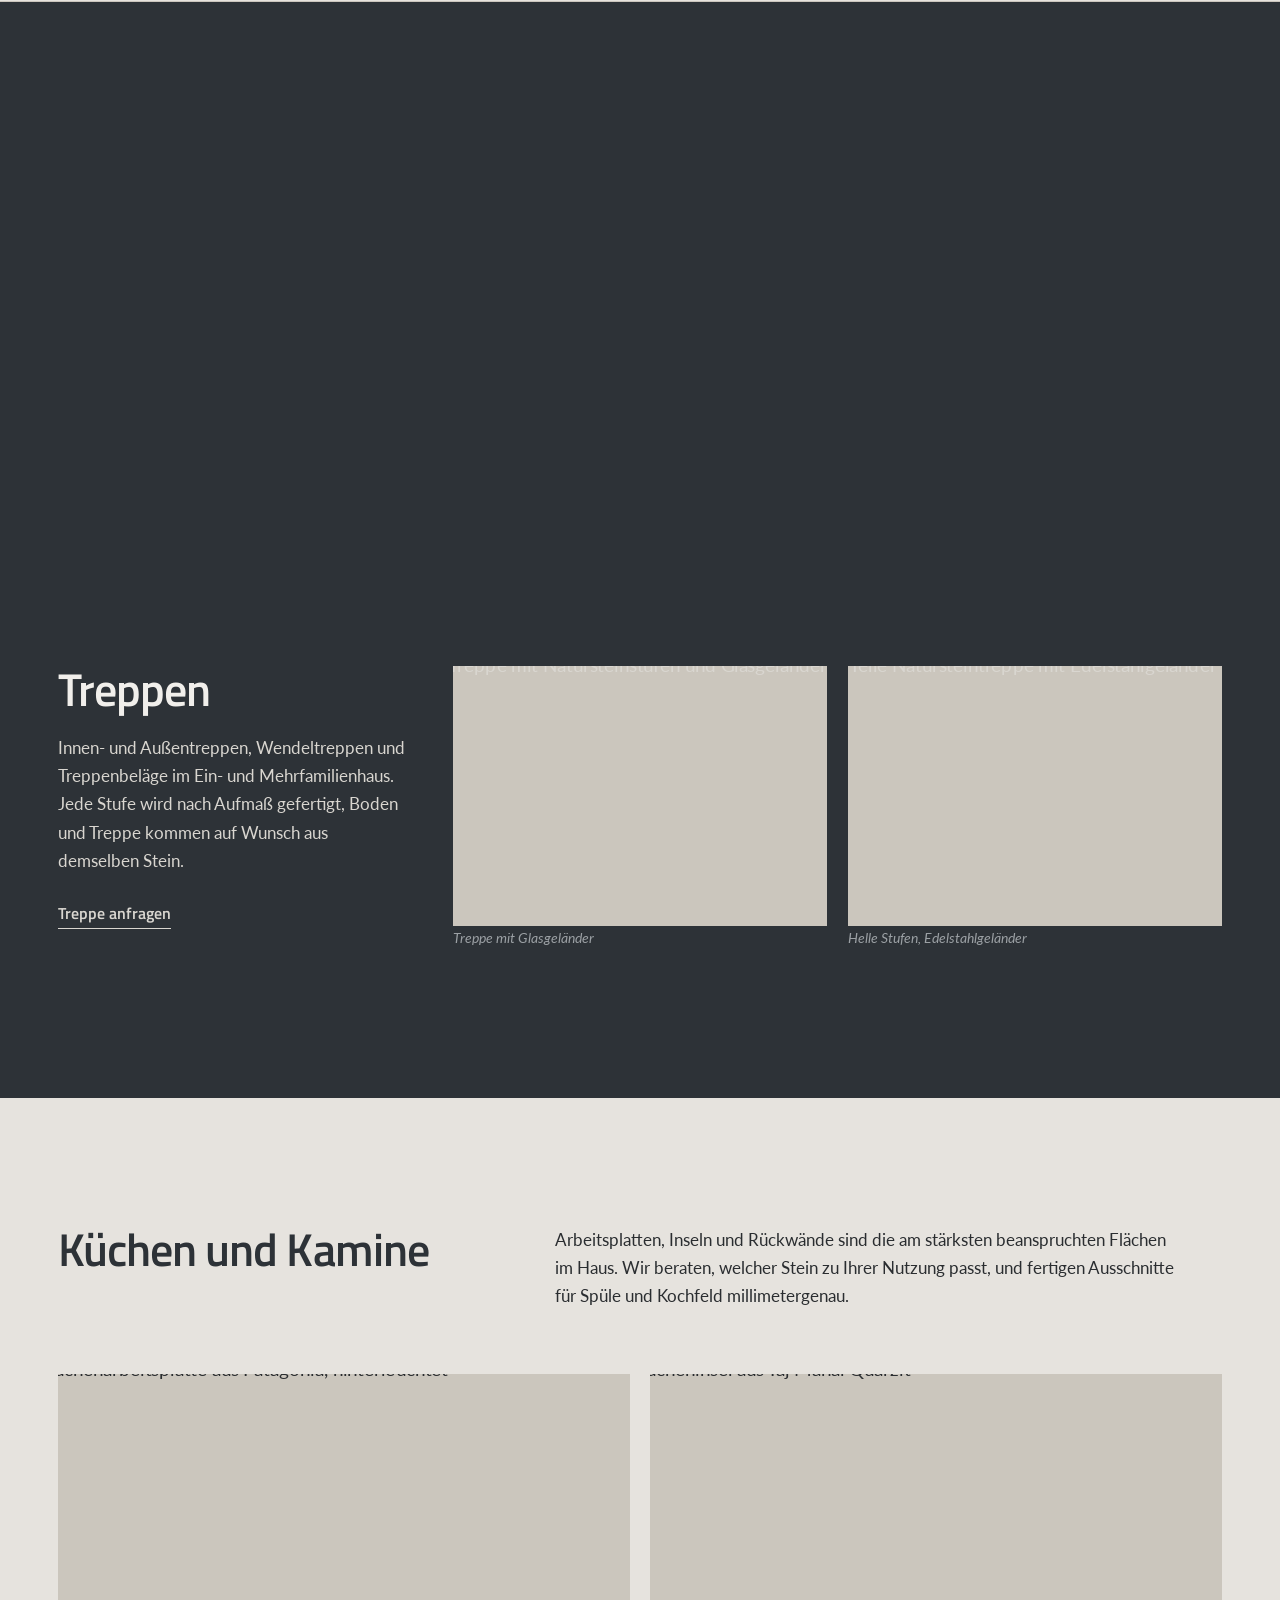
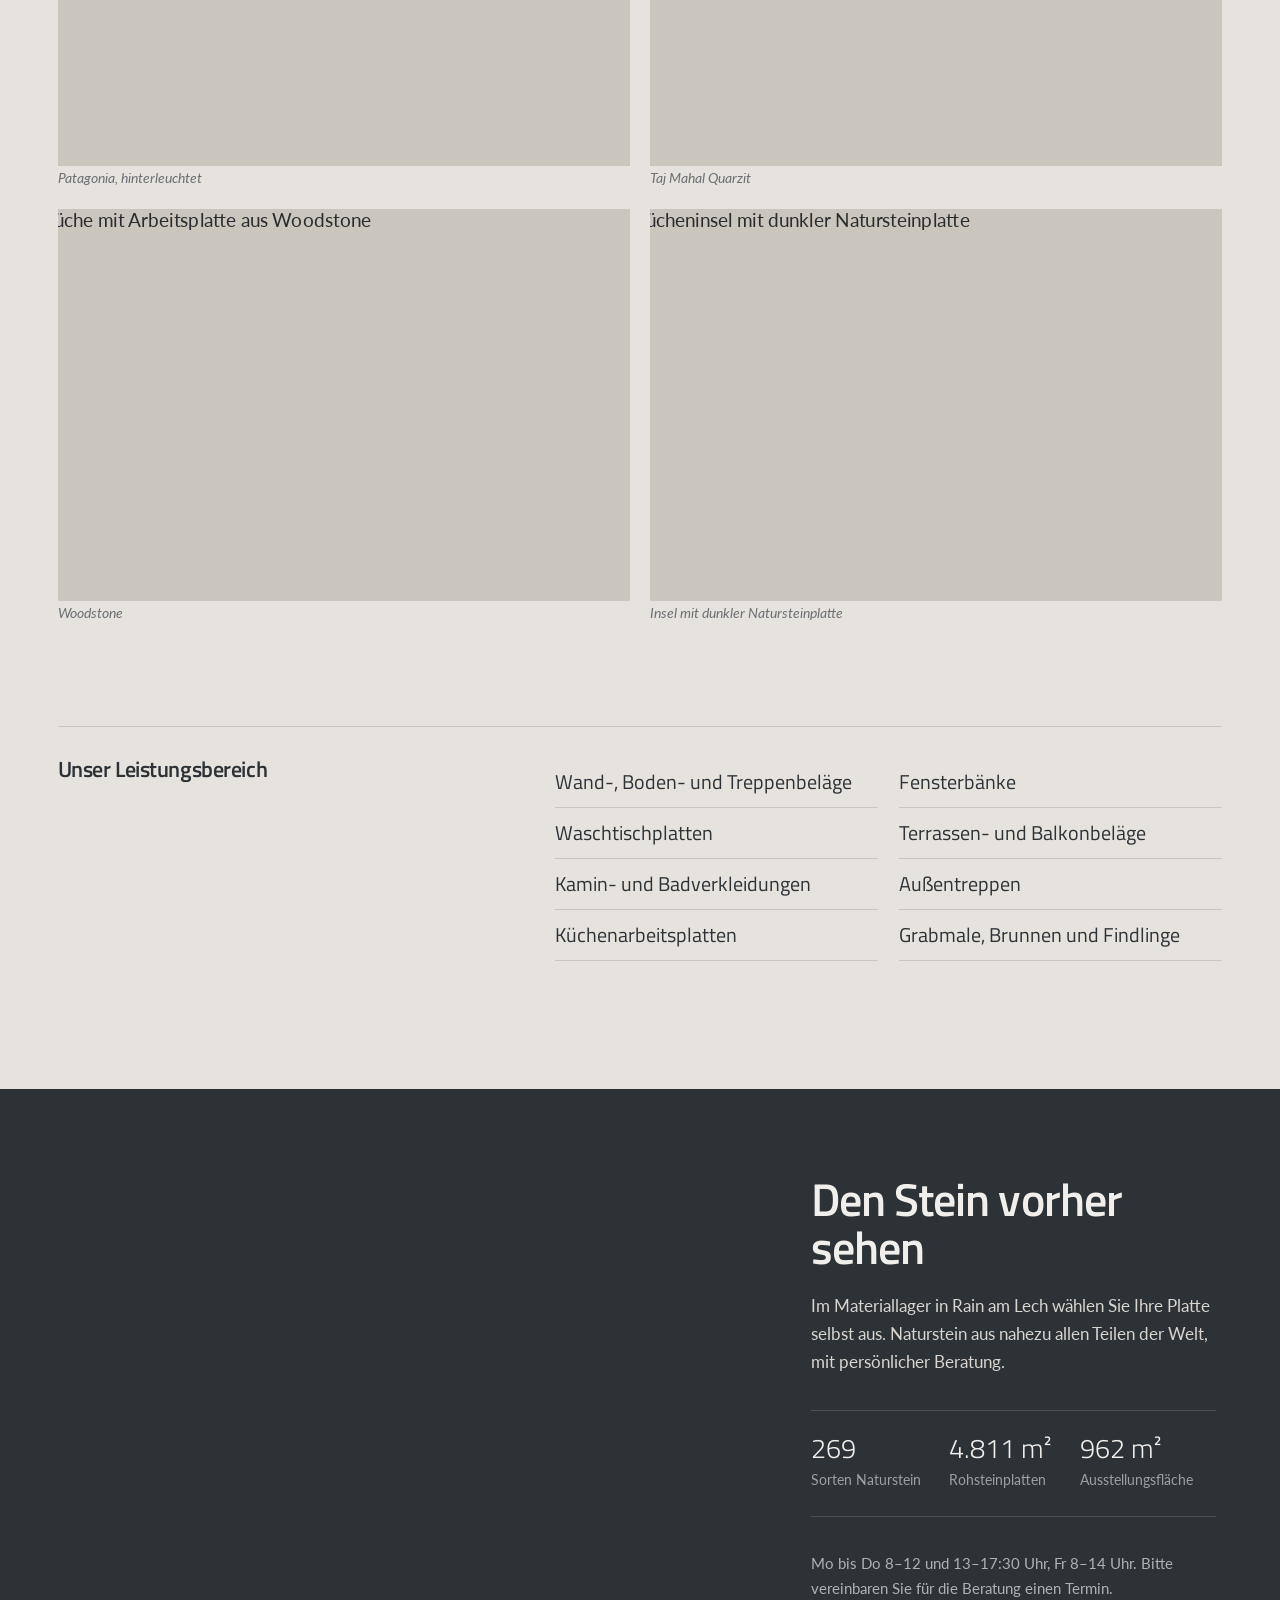
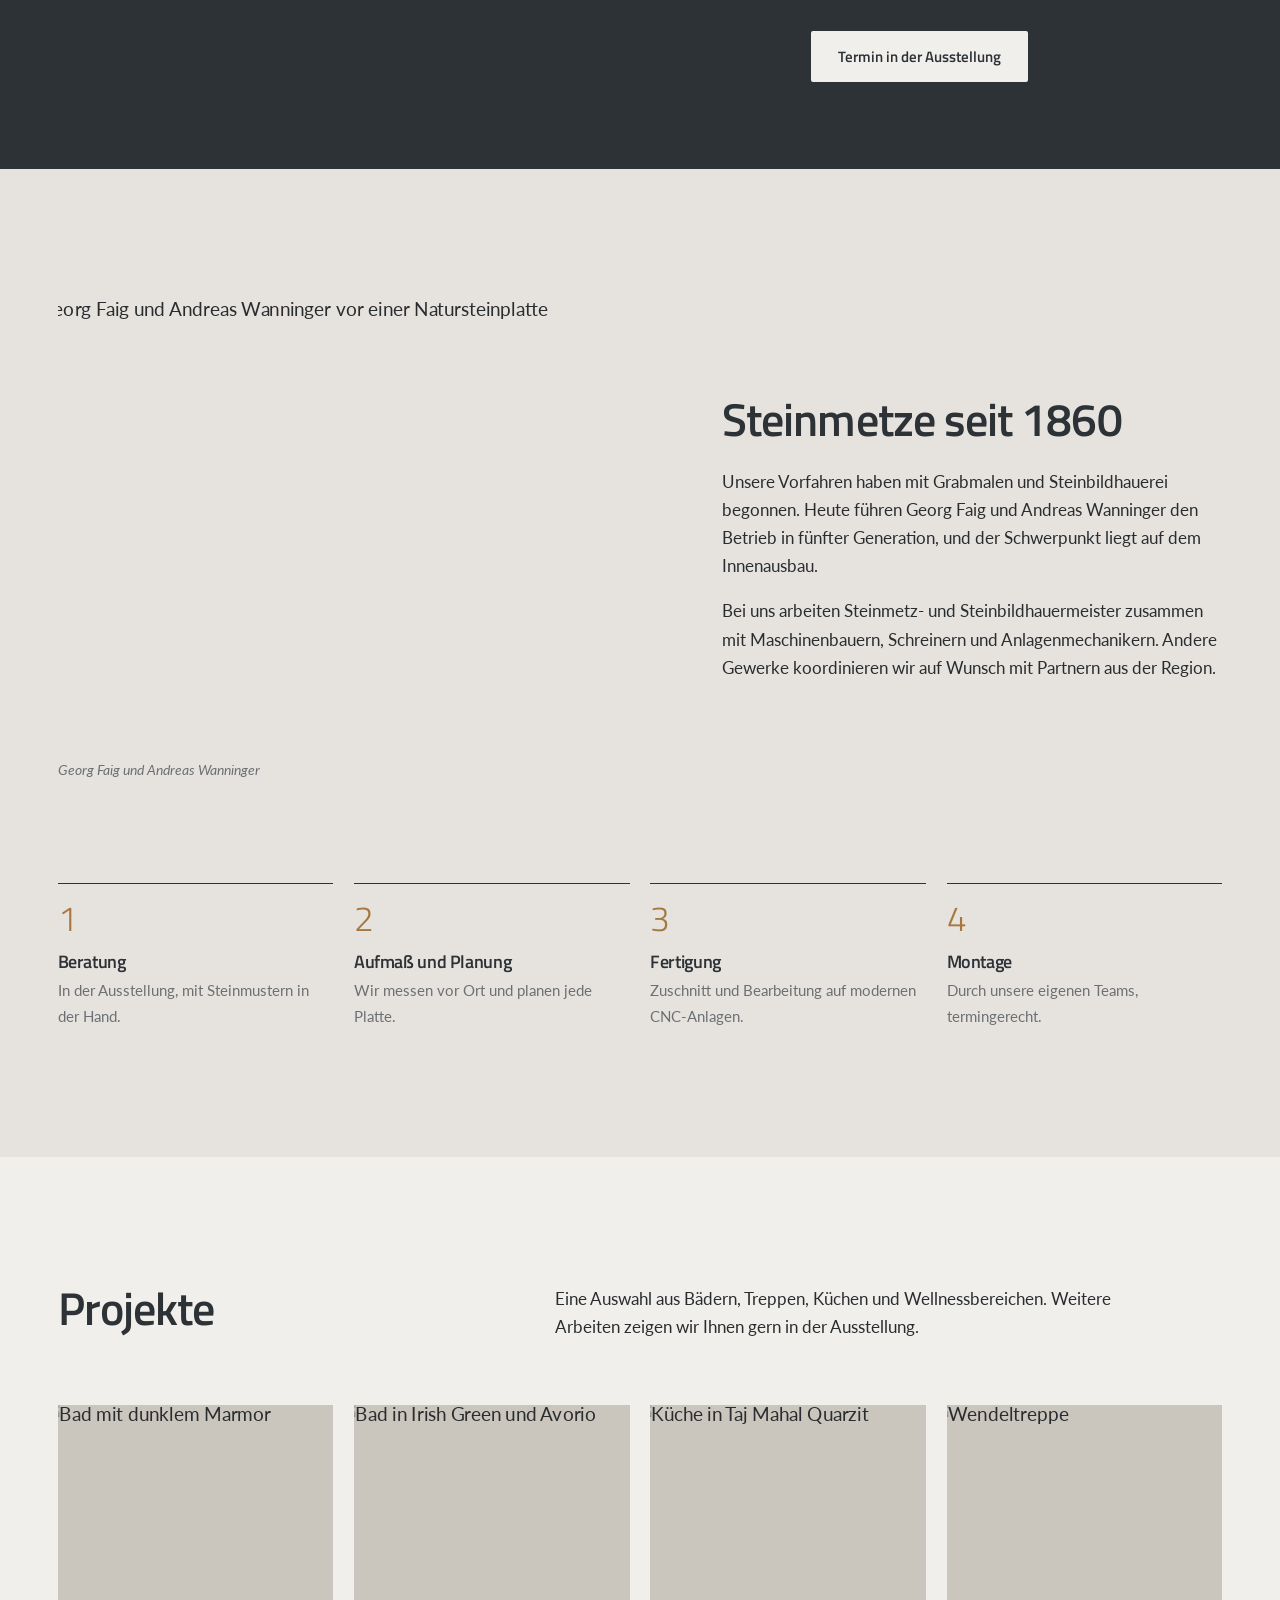
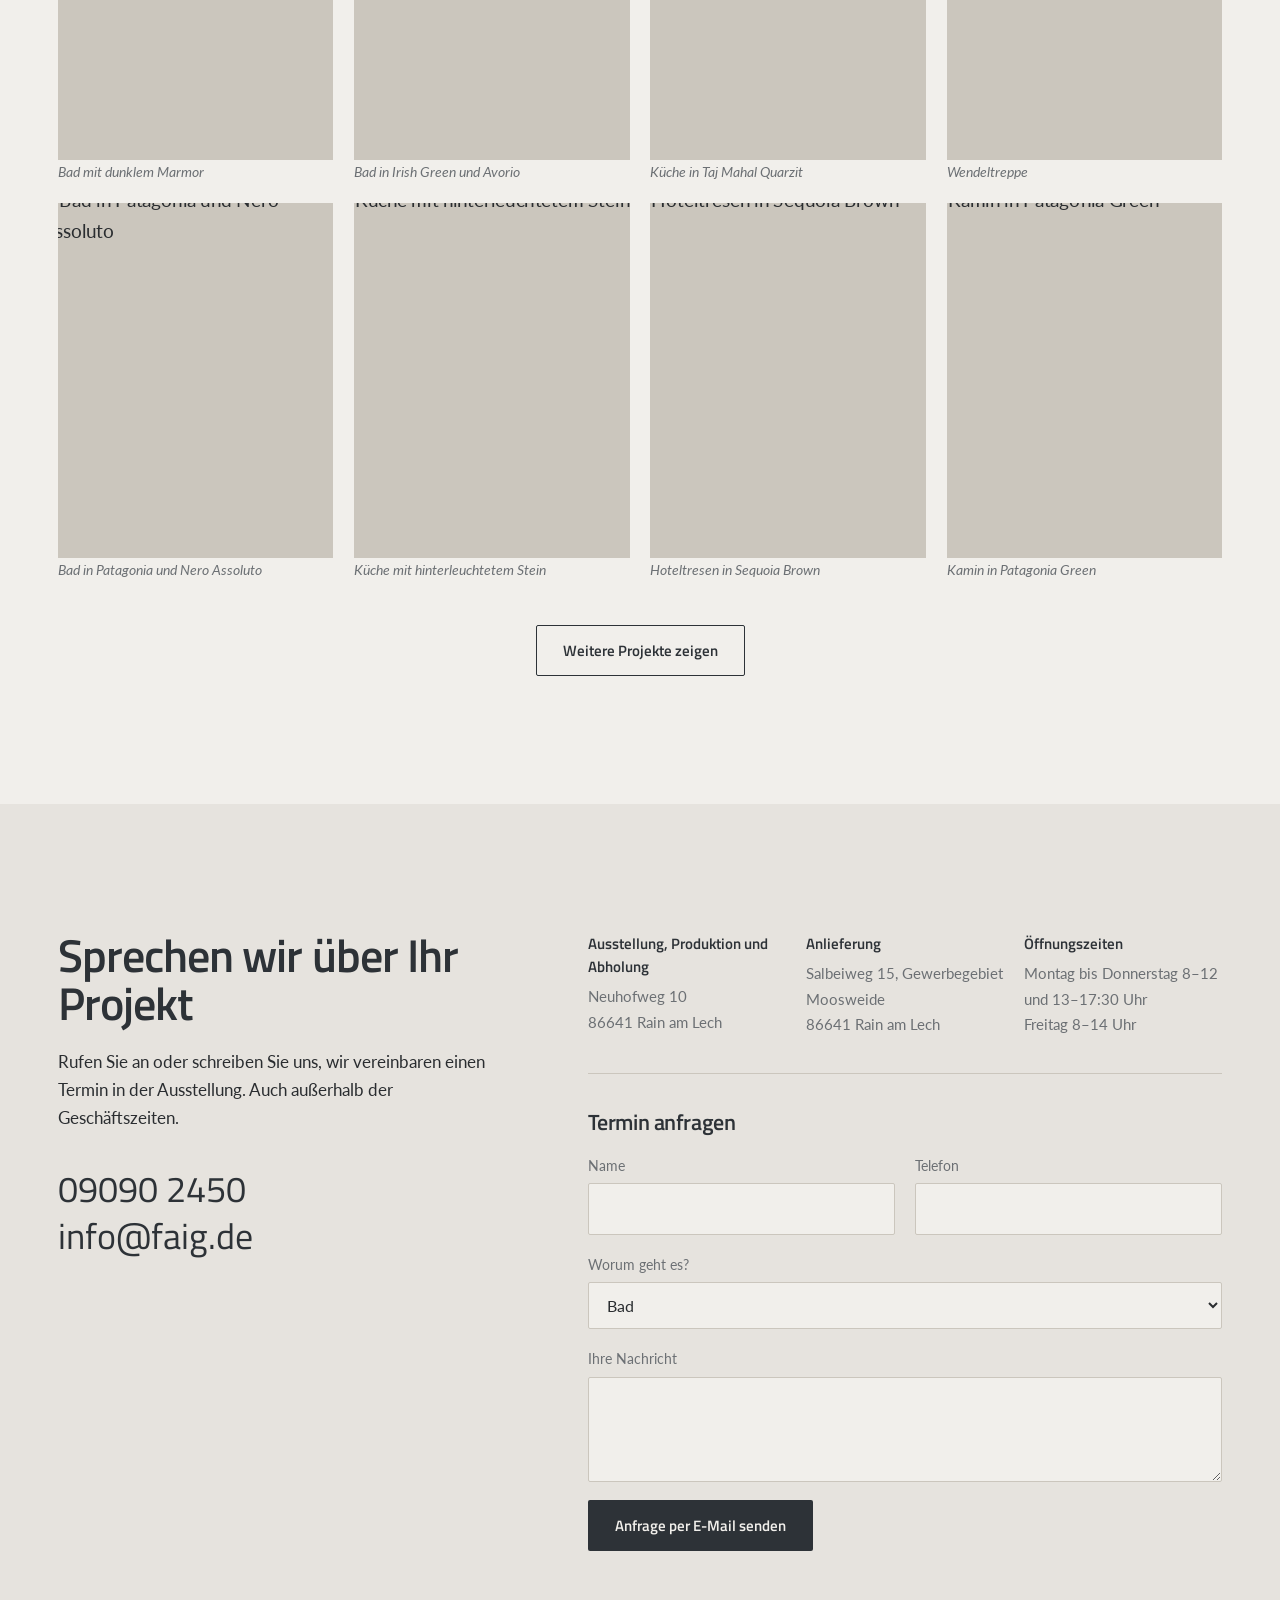
==== commit 8c8aa06d: "Scroll-driven premium motion: pinned hero expand, word-lit statement, horizontal Bäder gallery; stat" ====
--- a/index.html
+++ b/index.html
@@ -8,9 +8,9 @@
 <meta name="referrer" content="no-referrer">
 <link rel="preconnect" href="https://fonts.googleapis.com">
 <link rel="preconnect" href="https://fonts.gstatic.com" crossorigin>
-<link href="https://fonts.googleapis.com/css2?family=Lato:ital,wght@0,300;0,400;0,700;1,300;1,400&family=Titillium+Web:wght@200;300;400;600&display=swap" rel="stylesheet">
+<link href="https://fonts.googleapis.com/css2?family=Lato:ital,wght@0,300;0,400;0,700;1,300;1,400&family=Rock+Salt&family=Titillium+Web:wght@200;300;400;600;700&display=swap" rel="stylesheet">
 <script>document.documentElement.classList.add("js")</script>
-<link rel="stylesheet" href="style.css?v=22">
+<link rel="stylesheet" href="style.css?v=30">
 </head>
 <body>
 
@@ -42,71 +42,67 @@
 
 <main id="inhalt">
 
-<!-- HERO -->
-<section class="hero">
-  <div class="hero__text">
-    <p class="hero__kicker">Steinmetzbetrieb Karl Faig, Rain am Lech. Seit 1860.</p>
+<!-- HERO (pinned: photo grows to full screen while scrolling) -->
+<div class="hero-pin" id="heroPin">
+<section class="hero" id="hero">
+  <div class="hero__media" id="heroMedia">
+    <img id="heroImg" src="https://faig.de/wp-content/uploads/Faig_1511.jpg" alt="Waschtisch mit Rückwand aus Quarzit" fetchpriority="high">
+    <div class="hero__shade"></div>
+    <p class="hero__cap" id="heroCap">Waschtisch mit Rückwand aus Quarzit</p>
+    <div class="hero__over" aria-hidden="true">
+      <p class="hero__over-script">Gestalten mit Stein</p>
+      <p class="hero__over-title">Ausführung mit größter Handwerkskunst.</p>
+    </div>
+  </div>
+
+  <div class="hero__text" id="heroText">
+    <p class="hero__script">Steinmetze seit 1860</p>
     <h1 class="hero__title"><span class="ln"><span>Gestalten</span></span><span class="ln"><span>mit Stein.</span></span></h1>
-    <p class="hero__lead">Bäder, Treppen und Küchen aus Naturstein. Geplant, auf eigenen CNC-Anlagen gefertigt und montiert von einem Familienbetrieb in fünfter Generation.</p>
+    <p class="hero__lead">Bäder, Treppen und Küchen aus Naturstein. Geplant, auf eigenen CNC-Anlagen gefertigt und montiert vom Familienbetrieb Karl Faig in Rain am Lech, in fünfter Generation.</p>
     <div class="hero__actions">
       <a href="#kontakt" class="btn btn--solid">Beratungstermin vereinbaren</a>
       <a href="#projekte" class="btn btn--line">Projekte ansehen</a>
     </div>
-
     <div class="picker" role="tablist" aria-label="Projekt im Bild wählen">
-      <button class="picker__item is-active" role="tab" aria-selected="true" data-src="https://faig.de/wp-content/uploads/Faig_1511.jpg" data-caption="Waschtisch mit Rückwand aus Quarzit">
-        <span class="picker__thumb" style="background-image:url('https://faig.de/wp-content/uploads/Faig_1511.jpg')"></span>
-        <span class="picker__bar"></span><span class="picker__label">Bad</span>
-      </button>
-      <button class="picker__item" role="tab" aria-selected="false" data-src="https://faig.de/wp-content/uploads/Faig_1450.jpg" data-caption="Bodengleiche Dusche, Wand und Boden aus einem Stein">
-        <span class="picker__thumb" style="background-image:url('https://faig.de/wp-content/uploads/Faig_1450.jpg')"></span>
-        <span class="picker__bar"></span><span class="picker__label">Dusche</span>
-      </button>
-      <button class="picker__item" role="tab" aria-selected="false" data-src="https://faig.de/wp-content/uploads/startbild-wendeltreppe.jpg" data-caption="Wendeltreppe mit Natursteinstufen">
-        <span class="picker__thumb" style="background-image:url('https://faig.de/wp-content/uploads/startbild-wendeltreppe.jpg')"></span>
-        <span class="picker__bar"></span><span class="picker__label">Treppe</span>
-      </button>
-      <button class="picker__item" role="tab" aria-selected="false" data-src="https://faig.de/wp-content/uploads/Faig-Kueche_Taj-Mahal.jpeg" data-caption="Küche mit Arbeitsplatte aus Taj Mahal Quarzit">
-        <span class="picker__thumb" style="background-image:url('https://faig.de/wp-content/uploads/Faig-Kueche_Taj-Mahal.jpeg')"></span>
-        <span class="picker__bar"></span><span class="picker__label">Küche</span>
-      </button>
-    </div>
-  </div>
-
-  <figure class="hero__media">
-    <div class="hero__frame">
-      <img id="heroImg" src="https://faig.de/wp-content/uploads/Faig_1511.jpg" alt="Waschtisch mit Rückwand aus Quarzit" fetchpriority="high">
-    </div>
-    <figcaption id="heroCap">Waschtisch mit Rückwand aus Quarzit</figcaption>
-  </figure>
-</section>
-
-<!-- BÄDER -->
-<section class="block" id="baeder">
-  <div class="intro-row">
-    <h2>Bäder aus Naturstein</h2>
-    <div class="intro-row__copy">
-      <p>Waschtischplatten, Wannen- und Badverkleidungen, Duschwände und Böden. Wir planen ein Bad als Ganzes und schneiden Wand, Boden und Waschtisch so aus den Rohplatten, dass die Maserung durch den Raum läuft.</p>
-      <p>Natürliche Materialien sorgen für ein angenehmes Raumklima. Und weil jede Platte anders gewachsen ist, wird jedes Bad ein Einzelstück.</p>
-    </div>
-  </div>
-
-  <div class="row row--8-4">
-    <figure class="pic" data-lb><img src="https://faig.de/wp-content/uploads/Faig_1540.jpg" alt="Waschtischnische mit Natursteinrückwand und Eichenmöbel" loading="lazy"><figcaption>Nische mit Rückwand aus Quarzit</figcaption></figure>
-    <figure class="pic" data-lb><img src="https://faig.de/wp-content/uploads/Faig_1523.jpg" alt="Wandverkleidung aus Quarzit hinter dem WC" loading="lazy"><figcaption>Wandverkleidung, raumhoch</figcaption></figure>
-  </div>
-
-  <div class="row row--3">
-    <figure class="pic pic--portrait" data-lb><img src="https://faig.de/wp-content/uploads/Faig_1546.jpg" alt="Dusche mit Quarzitwand" loading="lazy" style="object-position:60% 50%"><figcaption>Duschwand aus einer Platte</figcaption></figure>
-    <figure class="pic pic--portrait" data-lb><img src="https://faig.de/wp-content/uploads/Faig_1449.jpg" alt="Bad mit dunklem Naturstein" loading="lazy"><figcaption>Dunkler Marmor, matt geschliffen</figcaption></figure>
-    <figure class="pic pic--portrait" data-lb><img src="https://faig.de/wp-content/uploads/Faig_1455.jpg" alt="Waschtisch aus dunklem Marmor mit Aufsatzbecken" loading="lazy" style="object-position:45% 50%"><figcaption>Waschtischplatte mit Aufsatzbecken</figcaption></figure>
-  </div>
-
-  <div class="row row--pano">
-    <figure class="pic" data-lb><img data-parallax src="https://faig.de/wp-content/uploads/Faig_1534.jpg" alt="Boden und Wand aus Quarzit, Detail der Maserung" loading="lazy"><figcaption>Boden und Wand aus derselben Platte geschnitten</figcaption></figure>
-  </div>
-
-  <aside class="note">
+      <button class="picker__item is-active" role="tab" aria-selected="true" data-src="https://faig.de/wp-content/uploads/Faig_1511.jpg" data-caption="Waschtisch mit Rückwand aus Quarzit"><span class="picker__thumb" style="background-image:url('https://faig.de/wp-content/uploads/Faig_1511.jpg')"></span><span class="picker__bar"></span><span class="picker__label">Bad</span></button>
+      <button class="picker__item" role="tab" aria-selected="false" data-src="https://faig.de/wp-content/uploads/Faig_1450.jpg" data-caption="Bodengleiche Dusche, Wand und Boden aus einem Stein"><span class="picker__thumb" style="background-image:url('https://faig.de/wp-content/uploads/Faig_1450.jpg')"></span><span class="picker__bar"></span><span class="picker__label">Dusche</span></button>
+      <button class="picker__item" role="tab" aria-selected="false" data-src="https://faig.de/wp-content/uploads/startbild-wendeltreppe.jpg" data-caption="Wendeltreppe mit Natursteinstufen"><span class="picker__thumb" style="background-image:url('https://faig.de/wp-content/uploads/startbild-wendeltreppe.jpg')"></span><span class="picker__bar"></span><span class="picker__label">Treppe</span></button>
+      <button class="picker__item" role="tab" aria-selected="false" data-src="https://faig.de/wp-content/uploads/Faig-Kueche_Taj-Mahal.jpeg" data-caption="Küche mit Arbeitsplatte aus Taj Mahal Quarzit"><span class="picker__thumb" style="background-image:url('https://faig.de/wp-content/uploads/Faig-Kueche_Taj-Mahal.jpeg')"></span><span class="picker__bar"></span><span class="picker__label">Küche</span></button>
+    </div>
+  </div>
+  <div class="hero__slot" id="heroSlot" aria-hidden="true"></div>
+</section>
+</div>
+
+<!-- STATEMENT (words light up while scrolling) -->
+<section class="statement">
+  <p class="statement__text" id="statement">Seit 1860 arbeitet unsere Familie mit Naturstein. Heute in fünfter Generation, mit 280 Sorten im eigenen Lager und modernen CNC-Anlagen in Rain am Lech. Für Bäder, Treppen und Küchen, die ein Leben lang Freude machen.</p>
+</section>
+
+<!-- BÄDER (pinned horizontal gallery) -->
+<section class="hs" id="baeder">
+  <div class="hs__sticky">
+    <div class="hs__track" id="hsTrack">
+      <div class="hs__intro">
+        <h2>Bäder aus Naturstein</h2>
+        <p>Waschtischplatten, Wannen- und Badverkleidungen, Duschwände und Böden. Wir schneiden Wand, Boden und Waschtisch so aus den Rohplatten, dass die Maserung durch den Raum läuft.</p>
+        <p class="hs__hint">Scrollen Sie weiter, um die Bäder zu sehen.</p>
+      </div>
+      <figure class="hs__item hs__item--land" data-lb><div class="hs__frame"><img src="https://faig.de/wp-content/uploads/Faig_1540.jpg" alt="Nische mit Rückwand aus Quarzit" loading="lazy"></div><figcaption><span>01</span>Nische mit Rückwand aus Quarzit</figcaption></figure>
+      <figure class="hs__item hs__item--port" data-lb><div class="hs__frame"><img src="https://faig.de/wp-content/uploads/Faig_1523.jpg" alt="Wandverkleidung, raumhoch" loading="lazy"></div><figcaption><span>02</span>Wandverkleidung, raumhoch</figcaption></figure>
+      <figure class="hs__item hs__item--land" data-lb><div class="hs__frame"><img src="https://faig.de/wp-content/uploads/Faig_1546.jpg" alt="Duschwand aus einer Platte" loading="lazy"></div><figcaption><span>03</span>Duschwand aus einer Platte</figcaption></figure>
+      <figure class="hs__item hs__item--port" data-lb><div class="hs__frame"><img src="https://faig.de/wp-content/uploads/Faig_1450.jpg" alt="Walk-in-Dusche in dunklem Marmor" loading="lazy"></div><figcaption><span>04</span>Walk-in-Dusche in dunklem Marmor</figcaption></figure>
+      <figure class="hs__item hs__item--land" data-lb><div class="hs__frame"><img src="https://faig.de/wp-content/uploads/Faig_1455.jpg" alt="Waschtischplatte mit Aufsatzbecken" loading="lazy"></div><figcaption><span>05</span>Waschtischplatte mit Aufsatzbecken</figcaption></figure>
+      <figure class="hs__item hs__item--port" data-lb><div class="hs__frame"><img src="https://faig.de/wp-content/uploads/Faig_1449.jpg" alt="Dunkler Marmor, matt geschliffen" loading="lazy"></div><figcaption><span>06</span>Dunkler Marmor, matt geschliffen</figcaption></figure>
+      <figure class="hs__item hs__item--land" data-lb><div class="hs__frame"><img src="https://faig.de/wp-content/uploads/Faig_1534.jpg" alt="Boden und Wand aus derselben Platte" loading="lazy"></div><figcaption><span>07</span>Boden und Wand aus derselben Platte</figcaption></figure>
+      <figure class="hs__item hs__item--land" data-lb><div class="hs__frame"><img src="https://faig.de/wp-content/uploads/Faig_1464.jpg" alt="Badmöbel mit Natursteinplatte" loading="lazy"></div><figcaption><span>08</span>Badmöbel mit Natursteinplatte</figcaption></figure>
+    </div>
+    <div class="hs__progress"><span id="hsCount">01 / 08</span><div class="hs__bar"><i id="hsBar"></i></div></div>
+  </div>
+</section>
+
+<section class="block block--tight">
+<aside class="note">
     <div class="note__pics">
       <figure class="pic" data-lb><img src="https://faig.de/wp-content/uploads/Faig_Wellnes_Adler3.jpeg" alt="Hinterleuchtete Natursteinwand in einer Wellnessdusche" loading="lazy"></figure>
       <figure class="pic" data-lb><img src="https://faig.de/wp-content/uploads/Faig_Wellnes_Adler2.jpeg" alt="Hinterleuchteter Onyx im Wellnessbereich" loading="lazy"></figure>
@@ -127,7 +123,7 @@
 
 <!-- TREPPEN -->
 <section class="block block--slate" id="treppen">
-  <figure class="pano" data-lb><img data-parallax src="https://faig.de/wp-content/uploads/startbild-eingangsbereich.jpg" alt="Eingangsbereich mit Natursteintreppe und Natursteinboden" loading="lazy"></figure>
+  <figure class="pano" data-lb><img src="https://faig.de/wp-content/uploads/startbild-eingangsbereich.jpg" alt="Eingangsbereich mit Natursteintreppe und Natursteinboden" loading="lazy"></figure>
   <div class="row row--text-2">
     <div class="textcol">
       <h2>Treppen</h2>
@@ -173,7 +169,7 @@
 
 <!-- AUSSTELLUNG -->
 <section class="showroom" id="ausstellung">
-  <div class="showroom__media"><img class="showroom__img" data-parallax src="https://faig.de/wp-content/uploads/Rohplattenhalle-final-012_ret.jpg" alt="Rohplattenhalle mit Natursteinplatten in Rain am Lech" loading="lazy"></div>
+  <div class="showroom__media" id="showMedia"><img class="showroom__img" src="https://faig.de/wp-content/uploads/Rohplattenhalle-final-012_ret.jpg" alt="Rohplattenhalle mit Natursteinplatten in Rain am Lech" loading="lazy"></div>
   <div class="showroom__panel">
     <h2>Den Stein vorher sehen</h2>
     <p>Im Materiallager in Rain am Lech wählen Sie Ihre Platte selbst aus. Naturstein aus nahezu allen Teilen der Welt, mit persönlicher Beratung.</p>
@@ -259,6 +255,6 @@
 </div>
 
 <script src="https://unpkg.com/lenis@1.1.13/dist/lenis.min.js"></script>
-<script src="script.js?v=22"></script>
+<script src="script.js?v=30"></script>
 </body>
 </html>
--- a/style.css
+++ b/style.css
@@ -1,5 +1,5 @@
 /* Faig – Gestalten mit Stein
-   Palette taken from the stones Faig works with:
+   Palette from the stones Faig works with:
    Kalkstein (ground), Schiefer (dark), Patagonia (accent). */
 :root{
   --kalk:#E6E3DE;
@@ -7,18 +7,21 @@
   --slate:#2D3237;
   --slate-2:#3B4147;
   --amber:#A8773F;
+  --amber-2:#C9A06A;
   --text:#2A2D30;
   --muted:#6C7074;
   --rule:#CBC6BD;
   --display:'Titillium Web',system-ui,sans-serif;
   --body:'Lato',system-ui,sans-serif;
+  --script:'Rock Salt',cursive;
   --pad:clamp(20px,4.5vw,72px);
   --gap:clamp(12px,1.6vw,24px);
   --max:1440px;
+  --head:84px;
   --ease:cubic-bezier(.2,.7,.1,1);
 }
 *{box-sizing:border-box;margin:0;padding:0}
-html{scroll-behavior:smooth;scroll-padding-top:84px}
+html{scroll-padding-top:var(--head)}
 body{background:var(--kalk);color:var(--text);font:400 17px/1.65 var(--body);-webkit-font-smoothing:antialiased}
 img{display:block;max-width:100%}
 a{color:inherit}
@@ -26,138 +29,208 @@
 :focus-visible{outline:2px solid var(--amber);outline-offset:3px}
 .skip{position:absolute;left:-999px;top:8px;background:var(--slate);color:#fff;padding:8px 14px;z-index:999}
 .skip:focus{left:8px}
-
-h1,h2,h3{font-family:var(--display);color:var(--slate);letter-spacing:-.015em}
-h2{font-weight:300;font-size:clamp(2rem,3.6vw,3.25rem);line-height:1.05}
-h3{font-weight:400;font-size:1.35rem;line-height:1.2}
+html.lenis,html.lenis body{height:auto}
+.lenis.lenis-smooth{scroll-behavior:auto!important}
+.lenis.lenis-stopped{overflow:hidden}
+
+h1,h2,h3{font-family:var(--display);color:var(--slate);letter-spacing:-.02em}
+h2{font-weight:600;font-size:clamp(2rem,3.6vw,3.3rem);line-height:1.04}
+h3{font-weight:600;font-size:1.35rem;line-height:1.2}
 p{max-width:62ch}
 
 /* buttons */
-.btn{display:inline-block;font:600 .95rem/1 var(--display);letter-spacing:.01em;padding:17px 26px;border-radius:2px;text-decoration:none;transition:background .25s,color .25s,border-color .25s}
+.btn{position:relative;overflow:hidden;z-index:0;display:inline-block;font:600 .95rem/1 var(--display);padding:17px 26px;border-radius:2px;text-decoration:none;border:1px solid transparent;transition:color .45s var(--ease),border-color .45s}
+.btn::before{content:"";position:absolute;inset:0;z-index:-1;background:var(--amber);transform:translateY(101%);transition:transform .5s var(--ease)}
+.btn:hover::before{transform:none}
+.btn:hover{color:#fff;border-color:var(--amber)}
 .btn--solid{background:var(--slate);color:var(--paper)}
-.btn--solid:hover{background:var(--amber)}
-.btn--line{border:1px solid var(--slate);color:var(--slate)}
-.btn--line:hover{background:var(--slate);color:var(--paper)}
+.btn--line{border-color:var(--slate);color:var(--slate)}
 .btn--light{background:var(--paper);color:var(--slate)}
-.btn--light:hover{background:var(--amber);color:#fff}
 .textlink{font:600 1rem var(--display);text-decoration:none;border-bottom:1px solid currentColor;padding-bottom:3px}
-.textlink:hover{color:var(--amber)}
-
-/* HEADER */
-.top{position:sticky;top:0;z-index:50;height:84px;display:flex;align-items:center;gap:40px;padding:0 var(--pad);background:var(--kalk);border-bottom:1px solid transparent;transition:border-color .3s}
-.top.is-scrolled{border-color:var(--rule)}
+.textlink:hover{color:var(--amber-2)}
+
+/* LOADER */
+.loader{position:fixed;inset:0;z-index:200;background:var(--slate);display:flex;flex-direction:column;align-items:center;justify-content:center;gap:22px;transition:transform 1.1s cubic-bezier(.76,0,.24,1)}
+.loader__logo{width:170px;filter:invert(1);mix-blend-mode:screen;opacity:0;transform:translateY(12px);animation:ldIn .9s var(--ease) .15s forwards}
+.loader__line{width:170px;height:1px;background:#4A5157;overflow:hidden}
+.loader__line i{display:block;height:100%;background:var(--amber);transform:scaleX(0);transform-origin:left;animation:ldLine 1.3s cubic-bezier(.65,0,.35,1) .3s forwards}
+.loader__year{font:400 .9rem var(--script);color:var(--amber-2);opacity:0;animation:ldIn .8s ease .6s forwards}
+.loader.is-done{transform:translateY(-100%)}
+@keyframes ldIn{to{opacity:1;transform:none}}
+@keyframes ldLine{to{transform:scaleX(1)}}
+
+/* HEADER – static, no motion */
+.top{position:sticky;top:0;z-index:50;height:var(--head);display:flex;align-items:center;gap:40px;padding:0 var(--pad);background:var(--kalk);border-bottom:1px solid var(--rule)}
 .top__logo img{height:56px;width:auto;mix-blend-mode:multiply}
-.top__nav{display:flex;gap:clamp(18px,2.4vw,40px);margin-left:auto;font:400 1rem var(--display)}
+.top__nav{display:flex;gap:clamp(18px,2.4vw,40px);margin-left:auto;font:600 1rem var(--display)}
 .top__nav a{text-decoration:none;padding:6px 0;border-bottom:1px solid transparent}
-.top__nav a:hover,.top__nav a.is-current{border-color:var(--amber)}
+.top__nav a:hover{color:var(--amber)}
+.top__nav a.is-current{border-color:var(--amber)}
 .top__cta{font:600 .95rem var(--display);text-decoration:none;background:var(--slate);color:var(--paper);padding:12px 20px;border-radius:2px}
 .top__cta:hover{background:var(--amber)}
 .top__menu{display:none;font:600 1rem var(--display)}
-
-/* HERO */
-.hero{display:grid;grid-template-columns:minmax(0,5fr) minmax(0,7fr);gap:clamp(24px,4vw,64px);padding:clamp(24px,3vw,48px) var(--pad) clamp(40px,5vw,80px);min-height:calc(100vh - 84px);max-width:var(--max);margin:0 auto}
-.hero__text{display:flex;flex-direction:column;justify-content:center;padding-top:2vh}
-.hero__kicker{font-style:italic;color:var(--muted);margin-bottom:22px}
-.hero__title{font-weight:200;font-size:clamp(3.4rem,7.6vw,7.4rem);line-height:.92;letter-spacing:-.035em;margin-bottom:30px}
-.hero__lead{font-size:1.1rem;margin-bottom:34px;max-width:44ch}
-.hero__actions{display:flex;flex-wrap:wrap;gap:12px;margin-bottom:clamp(36px,5vh,60px)}
+.cursor{position:fixed;left:0;top:0;z-index:150;width:92px;height:92px;margin:-46px 0 0 -46px;border-radius:50%;background:var(--slate);color:var(--paper);display:grid;place-items:center;font:600 .85rem var(--display);pointer-events:none;transform:translate3d(var(--cx,-200px),var(--cy,-200px),0) scale(0);transition:transform .35s var(--ease)}
+.cursor.is-on{transform:translate3d(var(--cx),var(--cy),0) scale(1)}
+@media (hover:hover) and (pointer:fine){[data-lb]{cursor:none}}
+@media (hover:none),(pointer:coarse){.cursor{display:none}}
+
+/* =========================================================
+   HERO – pinned; the photo grows from its frame to full screen
+   ========================================================= */
+.hero-pin{position:relative;height:230vh}
+.hero{position:sticky;top:var(--head);height:calc(100vh - var(--head));min-height:600px;display:grid;grid-template-columns:minmax(0,5fr) minmax(0,7fr);gap:clamp(24px,4vw,64px);padding:clamp(24px,3vw,44px) var(--pad) clamp(30px,4vw,56px);overflow:hidden}
+.hero__text{position:relative;z-index:2;display:flex;flex-direction:column;justify-content:center;will-change:transform,opacity}
+.hero__script{font:400 clamp(1.05rem,1.5vw,1.4rem)/1.4 var(--script);color:var(--amber);transform:rotate(-3deg);transform-origin:left;margin-bottom:26px}
+.hero__title{font-weight:600;font-size:clamp(3.4rem,7.2vw,7rem);line-height:.92;letter-spacing:-.035em;margin-bottom:28px}
+.hero__title .ln{display:block;overflow:hidden;padding-bottom:.05em}
+.hero__title .ln>span{display:block;transform:translateY(105%)}
+.is-loaded .hero__title .ln>span{transform:none;transition:transform 1.3s var(--ease)}
+.is-loaded .hero__title .ln:nth-child(2)>span{transition-delay:.12s}
+.hero__lead{font-size:1.08rem;margin-bottom:32px;max-width:44ch}
+.hero__actions{display:flex;flex-wrap:wrap;gap:12px;margin-bottom:clamp(30px,4.5vh,54px)}
+.js .hero__script,.js .hero__lead,.js .hero__actions,.js .picker{opacity:0;transform:translateY(18px)}
+.is-loaded .hero__script,.is-loaded .hero__lead,.is-loaded .hero__actions,.is-loaded .picker{opacity:1;transform:none;transition:opacity .9s ease,transform .9s var(--ease)}
+.is-loaded .hero__script{transform:rotate(-3deg)}
+.is-loaded .hero__lead{transition-delay:.35s}
+.is-loaded .hero__actions{transition-delay:.45s}
+.is-loaded .picker{transition-delay:.55s}
+
 .picker{display:flex;gap:14px}
 .picker__item{display:flex;flex-direction:column;gap:8px;text-align:left}
-.picker__thumb{display:block;width:clamp(58px,5.4vw,82px);aspect-ratio:4/5;background-size:cover;background-position:center;opacity:.55;transition:opacity .25s;outline:1px solid transparent;outline-offset:3px}
-.picker__label{font:400 .92rem var(--display);color:var(--muted);border-bottom:1px solid transparent;align-self:flex-start;padding-bottom:2px}
+.picker__thumb{display:block;width:clamp(58px,5vw,78px);aspect-ratio:4/5;background-size:cover;background-position:center;opacity:.55;transition:opacity .25s;outline:1px solid transparent;outline-offset:3px}
 .picker__item:hover .picker__thumb{opacity:.85}
 .picker__item.is-active .picker__thumb{opacity:1;outline-color:var(--slate)}
-.picker__item.is-active .picker__label{color:var(--slate);border-color:var(--amber)}
-.hero__media{display:flex;flex-direction:column}
-.hero__frame{position:relative;flex:1;min-height:420px;overflow:hidden;background:var(--rule)}
-.hero__frame img{position:absolute;inset:0;width:100%;height:100%;object-fit:cover;transition:opacity .6s ease}
-.hero__frame img.is-fading{opacity:0}
-.hero__media figcaption{font-style:italic;font-size:.9rem;color:var(--muted);margin-top:12px}
-
-/* hero load: the one orchestrated moment */
-.js .hero__frame{clip-path:inset(0 0 100% 0)}
-.js .hero__title,.js .hero__kicker,.js .hero__lead,.js .hero__actions,.js .picker{opacity:0;transform:translateY(18px)}
-.is-loaded .hero__frame{clip-path:inset(0 0 0 0);transition:clip-path 1.3s var(--ease)}
-.is-loaded .hero__title,.is-loaded .hero__kicker,.is-loaded .hero__lead,.is-loaded .hero__actions,.is-loaded .picker{opacity:1;transform:none;transition:opacity .9s ease,transform .9s var(--ease)}
-.is-loaded .hero__title{transition-delay:.25s}
-.is-loaded .hero__lead{transition-delay:.4s}
-.is-loaded .hero__actions{transition-delay:.5s}
-.is-loaded .picker{transition-delay:.6s}
+.picker__bar{display:block;height:1px;background:var(--rule);position:relative;overflow:hidden;margin-top:-2px}
+.picker__bar::after{content:"";position:absolute;inset:0;background:var(--amber);transform:scaleX(0);transform-origin:left}
+.picker__item.is-active .picker__bar::after{animation:pick var(--pick,6s) linear forwards}
+.picker.is-paused .picker__item.is-active .picker__bar::after{animation-play-state:paused}
+.picker__label{font:600 .9rem var(--display);color:var(--muted)}
+.picker__item.is-active .picker__label{color:var(--slate)}
+@keyframes pick{to{transform:scaleX(1)}}
+
+/* the photo layer spans the whole hero; JS sets the clip so it starts inside the right column */
+.hero__media{position:absolute;inset:0;z-index:1;overflow:hidden;background:var(--rule);clip-path:inset(var(--ct,6%) var(--cr,5%) var(--cb,8%) var(--cl,45%))}
+.js .hero__media{clip-path:inset(var(--ct,6%) var(--cr,5%) 100% var(--cl,45%))}
+.is-loaded .hero__media{clip-path:inset(var(--ct,6%) var(--cr,5%) var(--cb,8%) var(--cl,45%))}
+.is-loaded.is-intro .hero__media{transition:clip-path 1.3s var(--ease)}
+.hero__media img{position:absolute;inset:0;width:100%;height:100%;object-fit:cover;transform:scale(1.12);transition:opacity .7s ease}
+.is-loaded .hero__media img.is-live{transform:scale(1);transition:opacity .7s ease,transform 9s cubic-bezier(.25,.1,.25,1)}
+.hero__media img.is-fading{opacity:0}
+.hero__shade{position:absolute;inset:0;background:linear-gradient(0deg,rgba(28,31,34,.75),rgba(28,31,34,.15) 60%);opacity:var(--shade,0)}
+.hero__cap{position:absolute;left:calc(var(--cl,45%) + 20px);bottom:calc(var(--cb,8%) + 16px);color:#fff;font-style:italic;font-size:.9rem;text-shadow:0 1px 10px rgba(0,0,0,.5);opacity:calc(1 - var(--p,0) * 3)}
+.hero__over{position:absolute;left:var(--pad);right:var(--pad);bottom:clamp(40px,8vh,90px);color:#fff;opacity:var(--over,0);transform:translateY(calc((1 - var(--over,0)) * 40px))}
+.hero__over-script{font:400 clamp(1rem,1.6vw,1.5rem) var(--script);color:var(--amber-2);margin-bottom:18px;transform:rotate(-3deg);transform-origin:left}
+.hero__over-title{font:600 clamp(2.6rem,6vw,6rem)/.98 var(--display);letter-spacing:-.03em;max-width:14ch}
+
+/* STATEMENT – words light up with scroll */
+.statement{padding:clamp(110px,16vw,240px) var(--pad);max-width:var(--max);margin:0 auto}
+.statement__text{font:600 clamp(1.9rem,4.2vw,3.9rem)/1.12 var(--display);letter-spacing:-.025em;color:var(--slate);max-width:24ch}
+.statement__text .w{opacity:var(--o,.14);transition:opacity .2s linear}
+
+/* =========================================================
+   BÄDER – pinned horizontal gallery
+   ========================================================= */
+.hs{position:relative;height:400vh}
+.hs__sticky{position:sticky;top:var(--head);height:calc(100vh - var(--head));overflow:hidden;display:flex;flex-direction:column;justify-content:center;gap:clamp(20px,3vh,36px)}
+.hs__track{display:flex;align-items:flex-end;gap:clamp(20px,2.6vw,44px);padding:0 var(--pad);will-change:transform;width:max-content}
+.hs__intro{width:clamp(300px,30vw,460px);flex:none;align-self:center;padding-right:clamp(10px,3vw,50px)}
+.hs__intro h2{margin-bottom:22px}
+.hs__intro p+p{margin-top:1em}
+.hs__hint{font-family:var(--script);font-size:.85rem;color:var(--amber);transform:rotate(-2deg);margin-top:1.6em!important}
+.hs__item{flex:none;margin:0}
+.hs__frame{height:clamp(320px,62vh,680px);overflow:hidden;background:var(--rule)}
+.hs__item--land .hs__frame{aspect-ratio:3/2}
+.hs__item--port .hs__frame{aspect-ratio:4/5}
+.hs__frame img{width:100%;height:100%;object-fit:cover;transform:translate3d(var(--hx,0),0,0) scale(1.14)}
+.hs__item figcaption{display:flex;gap:14px;align-items:baseline;margin-top:12px;font-style:italic;font-size:.9rem;color:var(--muted)}
+.hs__item figcaption span{font:600 .85rem var(--display);font-style:normal;color:var(--amber)}
+.hs__progress{display:flex;align-items:center;gap:20px;padding:0 var(--pad);font:600 .9rem var(--display);color:var(--slate)}
+.hs__bar{flex:1;max-width:420px;height:1px;background:var(--rule);position:relative;overflow:hidden}
+.hs__bar i{position:absolute;inset:0;background:var(--slate);transform-origin:left;transform:scaleX(var(--hp,0))}
 
 /* SECTIONS */
 .block{padding:clamp(80px,10vw,150px) var(--pad);max-width:var(--max);margin:0 auto}
+.block--tight{padding-top:clamp(40px,5vw,70px)}
 .block--slate{max-width:none;background:var(--slate);color:#D9D6D0}
 .block--slate h2{color:var(--paper)}
-.block--slate .pic figcaption{color:#9BA0A4}
+.block--slate .pic figcaption{color:#9BA0A4;background:var(--slate)}
 .block--tint{max-width:none;background:var(--paper)}
-.block--tint>*{max-width:calc(var(--max) - 2 * var(--pad));margin-left:auto;margin-right:auto}
-.block--slate>*{max-width:calc(var(--max) - 2 * var(--pad));margin-left:auto;margin-right:auto}
-
+.block--tint>*,.block--slate>*{max-width:calc(var(--max) - 2 * var(--pad));margin-left:auto;margin-right:auto}
 .intro-row{display:grid;grid-template-columns:5fr 7fr;gap:var(--gap);margin-bottom:clamp(40px,5vw,72px);align-items:start}
 .intro-row__copy p+p{margin-top:1em}
 
-/* IMAGE ROWS: each row shares one height so edges line up */
+/* IMAGE ROWS – one height per row, photo drifts inside its frame on scroll */
 .row{display:grid;gap:var(--gap);margin-bottom:var(--gap)}
-.pic{margin:0}
-.pic img{width:100%;object-fit:cover;background:var(--rule)}
-.pic figcaption{font-style:italic;font-size:.88rem;color:var(--muted);margin-top:10px}
-[data-lb]{cursor:zoom-in}
-
-.row--8-4{grid-template-columns:2fr 1fr}
-.row--8-4 img{height:clamp(300px,40vw,620px)}
-.row--3{grid-template-columns:repeat(3,1fr)}
-.pic--portrait img{aspect-ratio:4/5}
-.row--pano img{aspect-ratio:21/8}
+.pic{margin:0;overflow:hidden}
+.pic img{width:100%;object-fit:cover;background:var(--rule);transform:translate3d(0,var(--py,0),0) scale(1.12)}
+.pic figcaption{position:relative;font-style:italic;font-size:.88rem;color:var(--muted);margin-top:10px;background:var(--kalk)}
+.block--tint .pic figcaption{background:var(--paper)}
 .row--2{grid-template-columns:1fr 1fr}
 .pic--land img{aspect-ratio:3/2}
-
-.note{display:grid;grid-template-columns:repeat(2,minmax(0,3fr)) minmax(0,4fr);gap:var(--gap);margin-top:clamp(60px,7vw,100px);align-items:end}
+.row--text-2{grid-template-columns:repeat(3,1fr);align-items:start;margin-top:clamp(30px,4vw,56px)}
+.textcol{padding-right:clamp(0px,2vw,30px)}
+.textcol h2{margin-bottom:20px}
+.textcol p{margin-bottom:24px}
+
+.note{display:grid;grid-template-columns:repeat(2,minmax(0,3fr)) minmax(0,4fr);gap:var(--gap);align-items:end}
 .note__pics{display:contents}
 .note__pics img{aspect-ratio:4/5}
 .note__text{padding:0 0 30px clamp(0px,2vw,30px)}
 .note__text h3{margin-bottom:12px}
 
-/* TREPPEN */
-.pano{margin-bottom:var(--gap)}
-.pano img{width:100%;aspect-ratio:12/5;object-fit:cover}
-.row--text-2{grid-template-columns:repeat(3,1fr);align-items:start;margin-top:clamp(30px,4vw,56px)}
-.textcol{padding-right:clamp(0px,2vw,30px)}
-.textcol h2{margin-bottom:20px}
-.textcol p{margin-bottom:24px}
+/* reveal: image wipes up once, text rises once */
+.wipe img{clip-path:inset(100% 0 0 0);transition:clip-path 1.3s cubic-bezier(.77,0,.18,1) var(--d,0s)}
+.wipe.in img{clip-path:inset(0 0 0 0)}
+.wipe figcaption{opacity:0;transition:opacity .8s ease calc(var(--d,0s) + .6s)}
+.wipe.in figcaption{opacity:1}
+.rv{opacity:0;transform:translateY(28px);transition:opacity 1s ease var(--d,0s),transform 1.1s var(--ease) var(--d,0s)}
+.rv.in{opacity:1;transform:none}
+
+/* STONES – speed follows the scroll */
+.stones{overflow:hidden;border-top:1px solid var(--rule);border-bottom:1px solid var(--rule);padding:clamp(18px,2.4vw,30px) 0}
+.stones__track{display:flex;width:max-content;will-change:transform}
+.stones span{font:300 clamp(2rem,4.4vw,4rem)/1 var(--display);color:var(--slate);white-space:nowrap;letter-spacing:-.02em;display:flex;align-items:center;padding-left:clamp(18px,2.4vw,36px)}
+.stones span::after{content:"";width:9px;height:9px;border:1px solid var(--amber);transform:rotate(45deg);margin-left:clamp(18px,2.4vw,36px)}
+
+/* TREPPEN pano – zooms out while scrolling */
+.pano{margin-bottom:var(--gap);overflow:hidden}
+.pano img{width:100%;aspect-ratio:12/5;object-fit:cover;transform:scale(var(--ps,1.25))}
 
 /* SERVICES */
 .services{display:grid;grid-template-columns:5fr 7fr;gap:var(--gap);margin-top:clamp(70px,8vw,120px);padding-top:30px;border-top:1px solid var(--rule)}
 .services ul{list-style:none;columns:2;column-gap:var(--gap)}
-.services li{font:300 1.25rem/1.3 var(--display);color:var(--slate);padding:12px 0;break-inside:avoid;border-bottom:1px solid var(--rule)}
-
-/* SHOWROOM */
-.showroom{position:relative;display:grid;grid-template-columns:7fr 5fr;min-height:640px;background:var(--slate)}
-.showroom__img{width:100%;height:100%;object-fit:cover}
+.services li{font:400 1.25rem/1.3 var(--display);color:var(--slate);padding:12px 0;break-inside:avoid;border-bottom:1px solid var(--rule)}
+
+/* SHOWROOM – photo opens with scroll */
+.showroom{display:grid;grid-template-columns:7fr 5fr;min-height:680px;background:var(--slate)}
+.showroom__media{position:relative;overflow:hidden;clip-path:inset(var(--si,12%) var(--si,12%) var(--si,12%) var(--si,12%))}
+.showroom__media img{position:absolute;inset:-10% 0;width:100%;height:120%;object-fit:cover;transform:translate3d(0,var(--py,0),0) scale(var(--ss,1.2))}
 .showroom__panel{padding:clamp(40px,5vw,80px);color:#D9D6D0;display:flex;flex-direction:column;justify-content:center}
 .showroom__panel h2{color:var(--paper);margin-bottom:20px}
-.facts{display:flex;flex-wrap:wrap;justify-content:start;gap:clamp(18px,2.2vw,34px);margin:34px 0;padding:24px 0;border-top:1px solid #4A5157;border-bottom:1px solid #4A5157}
-.facts dt{white-space:nowrap;font:200 clamp(1.5rem,2.1vw,2.1rem)/1 var(--display);color:var(--paper)}
+.facts{display:flex;flex-wrap:wrap;gap:clamp(18px,2.2vw,34px);margin:34px 0;padding:24px 0;border-top:1px solid #4A5157;border-bottom:1px solid #4A5157}
+.facts dt{white-space:nowrap;font:300 clamp(1.5rem,2.1vw,2.1rem)/1 var(--display);color:var(--paper)}
 .facts dd{font-size:.9rem;color:#9BA0A4;margin-top:6px}
 .showroom__hours{font-size:.95rem;color:#AEB2B5;margin-bottom:30px}
 .showroom .btn{align-self:flex-start}
 
 /* ABOUT */
 .about{display:grid;grid-template-columns:6fr 5fr;gap:clamp(30px,5vw,80px);align-items:center}
-.about__pic{margin:0}
-.about__pic img{width:100%;aspect-ratio:4/3;object-fit:cover}
-.about__pic figcaption{font-style:italic;font-size:.88rem;color:var(--muted);margin-top:10px}
+.about__pic{margin:0;overflow:hidden}
+.about__pic img{width:100%;aspect-ratio:4/3;object-fit:cover;transform:translate3d(0,var(--py,0),0) scale(1.12)}
+.about__pic figcaption{position:relative;background:var(--kalk);font-style:italic;font-size:.88rem;color:var(--muted);margin-top:10px}
 .about__text h2{margin-bottom:24px}
 .about__text p+p{margin-top:1em}
 .process{list-style:none;counter-reset:s;display:grid;grid-template-columns:repeat(4,1fr);gap:var(--gap);margin-top:clamp(70px,8vw,110px)}
-.process li{counter-increment:s;border-top:1px solid var(--slate);padding-top:18px}
-.process li::before{content:counter(s);display:block;font:200 2.2rem/1 var(--display);color:var(--amber);margin-bottom:14px}
+.process li{counter-increment:s;position:relative;padding-top:18px}
+.process li::after{content:"";position:absolute;top:0;left:0;right:0;height:1px;background:var(--slate);transform:scaleX(0);transform-origin:left;transition:transform 1.2s var(--ease) var(--d,0s)}
+.process li.in::after{transform:scaleX(1)}
+.process li::before{content:counter(s);display:block;font:300 2.2rem/1 var(--display);color:var(--amber);margin-bottom:14px}
 .process h3{font-size:1.15rem;margin-bottom:6px}
 .process p{font-size:.95rem;color:var(--muted)}
 
-/* PROJECT TILES – all 4:5, one size */
+/* PROJECT TILES */
 .tiles{display:grid;grid-template-columns:repeat(4,1fr);gap:var(--gap)}
-.tiles .pic img{aspect-ratio:4/5;transition:opacity .3s}
-.tiles .pic:hover img{opacity:.88}
+.tiles .pic img{aspect-ratio:4/5}
 .tiles .is-extra{display:none}
 .tiles.show-all .is-extra{display:block}
 .tiles__more{text-align:center;margin-top:44px}
@@ -166,7 +239,7 @@
 .contact{display:grid;grid-template-columns:5fr 7fr;gap:clamp(40px,6vw,100px)}
 .contact__lead h2{margin-bottom:20px}
 .contact__lead p{margin-bottom:34px}
-.contact__big{display:block;font:300 clamp(1.6rem,2.8vw,2.4rem)/1.3 var(--display);color:var(--slate);text-decoration:none;width:max-content}
+.contact__big{display:block;font:400 clamp(1.6rem,2.8vw,2.4rem)/1.3 var(--display);color:var(--slate);text-decoration:none;width:max-content}
 .contact__big:hover{color:var(--amber)}
 .addr{display:grid;grid-template-columns:repeat(3,1fr);gap:var(--gap);padding-bottom:36px;border-bottom:1px solid var(--rule);margin-bottom:36px}
 .addr dt{font:600 .95rem var(--display);color:var(--slate);margin-bottom:6px}
@@ -186,10 +259,11 @@
 .foot a{text-decoration:none}.foot a:hover{color:var(--paper)}
 
 /* LIGHTBOX */
-.lb{position:fixed;inset:0;z-index:100;background:rgba(32,36,40,.96);display:flex;align-items:center;justify-content:center;padding:60px 70px}
+.lb{position:fixed;inset:0;z-index:100;background:rgba(32,36,40,.96);display:flex;align-items:center;justify-content:center;padding:60px 70px;opacity:0;transition:opacity .4s ease}
+.lb.is-open{opacity:1}
 .lb[hidden]{display:none}
 .lb figure{margin:0;max-width:100%;max-height:100%;display:flex;flex-direction:column;align-items:center}
-.lb img{max-width:100%;max-height:calc(100vh - 150px);object-fit:contain}
+.lb img{max-width:100%;max-height:calc(100vh - 150px);object-fit:contain;transition:opacity .3s}
 .lb figcaption{color:#C9CCCE;font-style:italic;font-size:.92rem;margin-top:14px}
 .lb__close{position:absolute;top:20px;right:28px;color:#fff;font:600 .95rem var(--display)}
 .lb__nav{position:absolute;top:50%;transform:translateY(-50%);color:#fff;font-size:2.6rem;font-weight:200;padding:10px 18px}
@@ -202,35 +276,41 @@
   .addr{grid-template-columns:1fr}
 }
 @media (max-width:900px){
+  :root{--head:72px}
   .top{gap:16px}
+  .top__logo img{height:46px}
   .top__menu{display:block;margin-left:auto}
   .top__cta{display:none}
-  .top__nav{display:none;position:absolute;top:84px;left:0;right:0;flex-direction:column;gap:0;background:var(--kalk);padding:10px var(--pad) 24px;border-bottom:1px solid var(--rule)}
+  .top__nav{display:none;position:absolute;top:var(--head);left:0;right:0;flex-direction:column;gap:0;background:var(--kalk);padding:10px var(--pad) 24px;border-bottom:1px solid var(--rule)}
   .top__nav.is-open{display:flex}
   .top__nav a{padding:14px 0;border-bottom:1px solid var(--rule);font-size:1.15rem}
-  .hero{grid-template-columns:1fr;min-height:0}
-  .hero__frame{min-height:0;aspect-ratio:4/5;flex:none}
-  .hero__text{padding-top:20px}
+  /* no pinning on small screens */
+  .hero-pin{height:auto}
+  .hero{position:relative;top:0;height:auto;min-height:0;display:flex;flex-direction:column-reverse;padding-top:20px}
+  .hero__media{position:relative;inset:auto;aspect-ratio:4/5;clip-path:none!important}
+  .hero__cap{left:16px;bottom:16px}
+  .hero__over,.hero__slot{display:none}
+  .hs{height:auto}
+  .hs__sticky{position:relative;top:0;height:auto;padding:70px 0}
+  .hs__track{transform:none!important;overflow-x:auto;width:auto;scroll-snap-type:x mandatory;padding-bottom:10px;align-items:flex-start}
+  .hs__item,.hs__intro{scroll-snap-align:start}
+  .hs__intro{width:78vw}
+  .hs__frame{height:56vh}
+  .hs__progress,.hs__hint{display:none}
   .intro-row,.services,.about,.contact{grid-template-columns:1fr}
-  .row--8-4{grid-template-columns:1fr}
-  .row--8-4 img{height:auto;aspect-ratio:3/2}
-  .row--3{grid-template-columns:1fr 1fr}
-  .row--3 .pic:last-child{display:none}
   .row--text-2{grid-template-columns:1fr 1fr}
   .textcol{grid-column:1/-1}
   .note{grid-template-columns:1fr 1fr}
   .note__text{grid-column:1/-1;padding:0}
   .showroom{grid-template-columns:1fr}
-  .showroom__img{aspect-ratio:3/2;height:auto}
+  .showroom__media{aspect-ratio:3/2}
   .process{grid-template-columns:1fr 1fr;row-gap:40px}
   .tiles{grid-template-columns:repeat(2,1fr)}
 }
 @media (max-width:560px){
   body{font-size:16px}
-  .top__logo img{height:46px}
   .row--2,.row--text-2{grid-template-columns:1fr}
   .services ul{columns:1}
-  .facts{grid-template-columns:1fr 1fr}
   .form{grid-template-columns:1fr}
   .form label{grid-column:1/-1}
   .process{grid-template-columns:1fr}
@@ -238,131 +318,14 @@
   .lb{padding:50px 10px}
 }
 @media (prefers-reduced-motion:reduce){
-  html{scroll-behavior:auto}
-  *,*::before,*::after{transition:none!important}
-  .js .hero__frame{clip-path:none}
-  .js .hero__title,.js .hero__kicker,.js .hero__lead,.js .hero__actions,.js .picker{opacity:1;transform:none}
-}
-
-/* =========================================================
-   MOTION LAYER
-   ========================================================= */
-html.lenis,html.lenis body{height:auto}
-.lenis.lenis-smooth{scroll-behavior:auto!important}
-.lenis.lenis-stopped{overflow:hidden}
-
-/* Loader: logo, line, then the curtain lifts */
-.loader{position:fixed;inset:0;z-index:200;background:var(--slate);display:flex;flex-direction:column;align-items:center;justify-content:center;gap:22px;transition:transform 1.1s cubic-bezier(.76,0,.24,1)}
-.loader__logo{width:170px;filter:invert(1);mix-blend-mode:screen;opacity:0;transform:translateY(12px);animation:ldIn .9s var(--ease) .15s forwards}
-.loader__line{width:170px;height:1px;background:#4A5157;overflow:hidden}
-.loader__line i{display:block;height:100%;width:100%;background:var(--amber);transform:scaleX(0);transform-origin:left;animation:ldLine 1.3s cubic-bezier(.65,0,.35,1) .3s forwards}
-.loader__year{font:300 .95rem var(--display);color:#9BA0A4;letter-spacing:.04em;opacity:0;animation:ldIn .8s ease .6s forwards}
-.loader.is-done{transform:translateY(-100%)}
-@keyframes ldIn{to{opacity:1;transform:none}}
-@keyframes ldLine{to{transform:scaleX(1)}}
-
-/* Header hides on scroll down, returns on scroll up */
-.top{transition:transform .5s var(--ease),border-color .3s}
-.top.is-hidden{transform:translateY(-100%)}
-
-/* Hero title: masked line rise */
-.hero__title .ln{display:block;overflow:hidden;padding-bottom:.04em}
-.hero__title .ln>span{display:block;transform:translateY(105%)}
-.js .hero__title{opacity:1;transform:none}
-.is-loaded .hero__title .ln>span{transform:none;transition:transform 1.3s var(--ease)}
-.is-loaded .hero__title .ln:nth-child(2)>span{transition-delay:.12s}
-
-/* Hero image: slow drift (Ken Burns) */
-.hero__frame img{transform:scale(1.12);transition:opacity .7s ease,transform 9s cubic-bezier(.25,.1,.25,1)}
-.is-loaded .hero__frame img.is-live{transform:scale(1)}
-.hero__frame img.is-fading{opacity:0}
-
-/* Picker progress line (auto-advance) */
-.picker__bar{display:block;height:1px;background:var(--rule);position:relative;overflow:hidden;margin-top:-2px}
-.picker__bar::after{content:"";position:absolute;inset:0;background:var(--amber);transform:scaleX(0);transform-origin:left}
-.picker__item.is-active .picker__bar::after{animation:pick var(--pick,6s) linear forwards}
-.picker.is-paused .picker__item.is-active .picker__bar::after{animation-play-state:paused}
-.picker__item.is-active .picker__label{border-color:transparent}
-@keyframes pick{to{transform:scaleX(1)}}
-
-/* Scroll reveal: text */
-.rv{opacity:0;transform:translateY(28px);transition:opacity 1s ease var(--d,0s),transform 1.1s var(--ease) var(--d,0s)}
-.rv.in{opacity:1;transform:none}
-
-/* Scroll reveal: images wipe up, photo settles from a slight zoom */
-.wipe{overflow:hidden}
-.wipe>img,.wipe .pic__clip>img{clip-path:inset(100% 0 0 0);transform:scale(1.15);transition:clip-path 1.3s cubic-bezier(.77,0,.18,1) var(--d,0s),transform 1.8s var(--ease) var(--d,0s)}
-.wipe.in>img{clip-path:inset(0 0 0 0);transform:scale(1)}
-.wipe>img[data-parallax]{transform:none;transition:clip-path 1.3s cubic-bezier(.77,0,.18,1) var(--d,0s)}
-.wipe figcaption{opacity:0;transition:opacity .8s ease calc(var(--d,0s) + .6s)}
-.wipe.in figcaption{opacity:1}
-
-/* Hover: photo breathes inside its frame */
-.pic{overflow:visible}
-@media (hover:hover){
-  .wipe.done>img:not([data-parallax]){transition:transform 1.2s var(--ease)}
-  .wipe.done:hover>img:not([data-parallax]){transform:scale(1.04)}
-}
-.row .pic,.note .pic,.tiles .pic{overflow:hidden}
-.row .pic figcaption,.tiles .pic figcaption{background:var(--kalk);position:relative}
-.block--tint .tiles .pic figcaption{background:var(--paper)}
-.block--slate .pic figcaption{background:var(--slate)}
-
-/* Parallax frames */
-.pano,.row--pano .pic,.showroom__media{overflow:hidden}
-[data-parallax]{will-change:transform}
-.pano img[data-parallax],.row--pano img[data-parallax]{transform:translate3d(0,var(--py,0),0) scale(1.18)}
-.showroom__media{position:relative;min-height:100%}
-.showroom__media img{position:absolute;inset:-12% 0;width:100%;height:124%;object-fit:cover;transform:translate3d(0,var(--py,0),0)}
-
-/* Stone names marquee */
-.stones{overflow:hidden;border-top:1px solid var(--rule);border-bottom:1px solid var(--rule);padding:clamp(18px,2.4vw,30px) 0;background:var(--kalk)}
-.stones__track{display:flex;width:max-content;animation:stones 55s linear infinite}
-.stones:hover .stones__track{animation-play-state:paused}
-.stones span{font:200 clamp(2rem,4.4vw,4rem)/1 var(--display);color:var(--slate);padding:0 clamp(18px,2.4vw,36px);white-space:nowrap;letter-spacing:-.02em;display:flex;align-items:center;gap:clamp(18px,2.4vw,36px)}
-.stones span::after{content:"";width:9px;height:9px;border:1px solid var(--amber);transform:rotate(45deg);margin-left:clamp(18px,2.4vw,36px)}
-.stones span{padding-right:0}
-@keyframes stones{to{transform:translateX(-50%)}}
-
-/* Process: rule draws in, number counts up */
-.process li{border-top:0;position:relative}
-.process li::after{content:"";position:absolute;top:0;left:0;right:0;height:1px;background:var(--slate);transform:scaleX(0);transform-origin:left;transition:transform 1.2s var(--ease) var(--d,0s)}
-.process li.in::after{transform:scaleX(1)}
-
-/* Custom cursor over photos */
-.cursor{position:fixed;left:0;top:0;z-index:150;width:92px;height:92px;margin:-46px 0 0 -46px;border-radius:50%;background:var(--slate);color:var(--paper);display:grid;place-items:center;font:600 .85rem var(--display);pointer-events:none;transform:translate3d(var(--cx,-200px),var(--cy,-200px),0) scale(0);transition:transform .35s var(--ease)}
-.cursor.is-on{transform:translate3d(var(--cx),var(--cy),0) scale(1)}
-@media (hover:hover) and (pointer:fine){ [data-lb]{cursor:none} }
-@media (hover:none),(pointer:coarse){ .cursor{display:none} }
-
-/* Buttons: fill slides in */
-.btn{position:relative;overflow:hidden;z-index:0;transition:color .45s var(--ease),border-color .45s}
-.btn::before{content:"";position:absolute;inset:0;z-index:-1;background:var(--amber);transform:translateY(101%);transition:transform .5s var(--ease)}
-.btn:hover::before{transform:none}
-.btn--solid:hover,.btn--line:hover,.btn--light:hover{background:inherit;color:#fff;border-color:var(--amber)}
-.btn--solid:hover{background:var(--slate)}
-.btn--line:hover{background:transparent}
-.btn--light:hover{background:var(--paper)}
-
-/* Nav underline grows */
-.top__nav a{position:relative;border:0}
-.top__nav a::after{content:"";position:absolute;left:0;right:0;bottom:0;height:1px;background:var(--amber);transform:scaleX(0);transform-origin:right;transition:transform .45s var(--ease)}
-.top__nav a:hover::after,.top__nav a.is-current::after{transform:scaleX(1);transform-origin:left}
-
-/* Lightbox open */
-.lb{opacity:0;transition:opacity .4s ease}
-.lb.is-open{opacity:1}
-.lb img{transform:scale(.97);transition:transform .6s var(--ease),opacity .3s}
-.lb.is-open img{transform:none}
-
-@media (max-width:900px){
-  .showroom__media{aspect-ratio:3/2;min-height:0}
-}
-@media (prefers-reduced-motion:reduce){
-  .loader{display:none}
-  .rv,.wipe>img,.wipe figcaption{opacity:1!important;transform:none!important;clip-path:none!important}
+  .loader,.cursor{display:none}
+  .hero-pin{height:auto}
   .hero__title .ln>span{transform:none}
-  .stones__track,.picker__bar::after{animation:none!important}
+  .js .hero__script,.js .hero__lead,.js .hero__actions,.js .picker{opacity:1;transform:none}
+  .js .hero__media{clip-path:inset(var(--ct,6%) var(--cr,5%) var(--cb,8%) var(--cl,45%))}
+  .rv{opacity:1;transform:none}
+  .wipe img{clip-path:none}.wipe figcaption{opacity:1}
+  .statement__text .w{opacity:1}
+  .picker__bar::after{animation:none!important}
   .process li::after{transform:none}
-  .cursor{display:none}
-}
+}
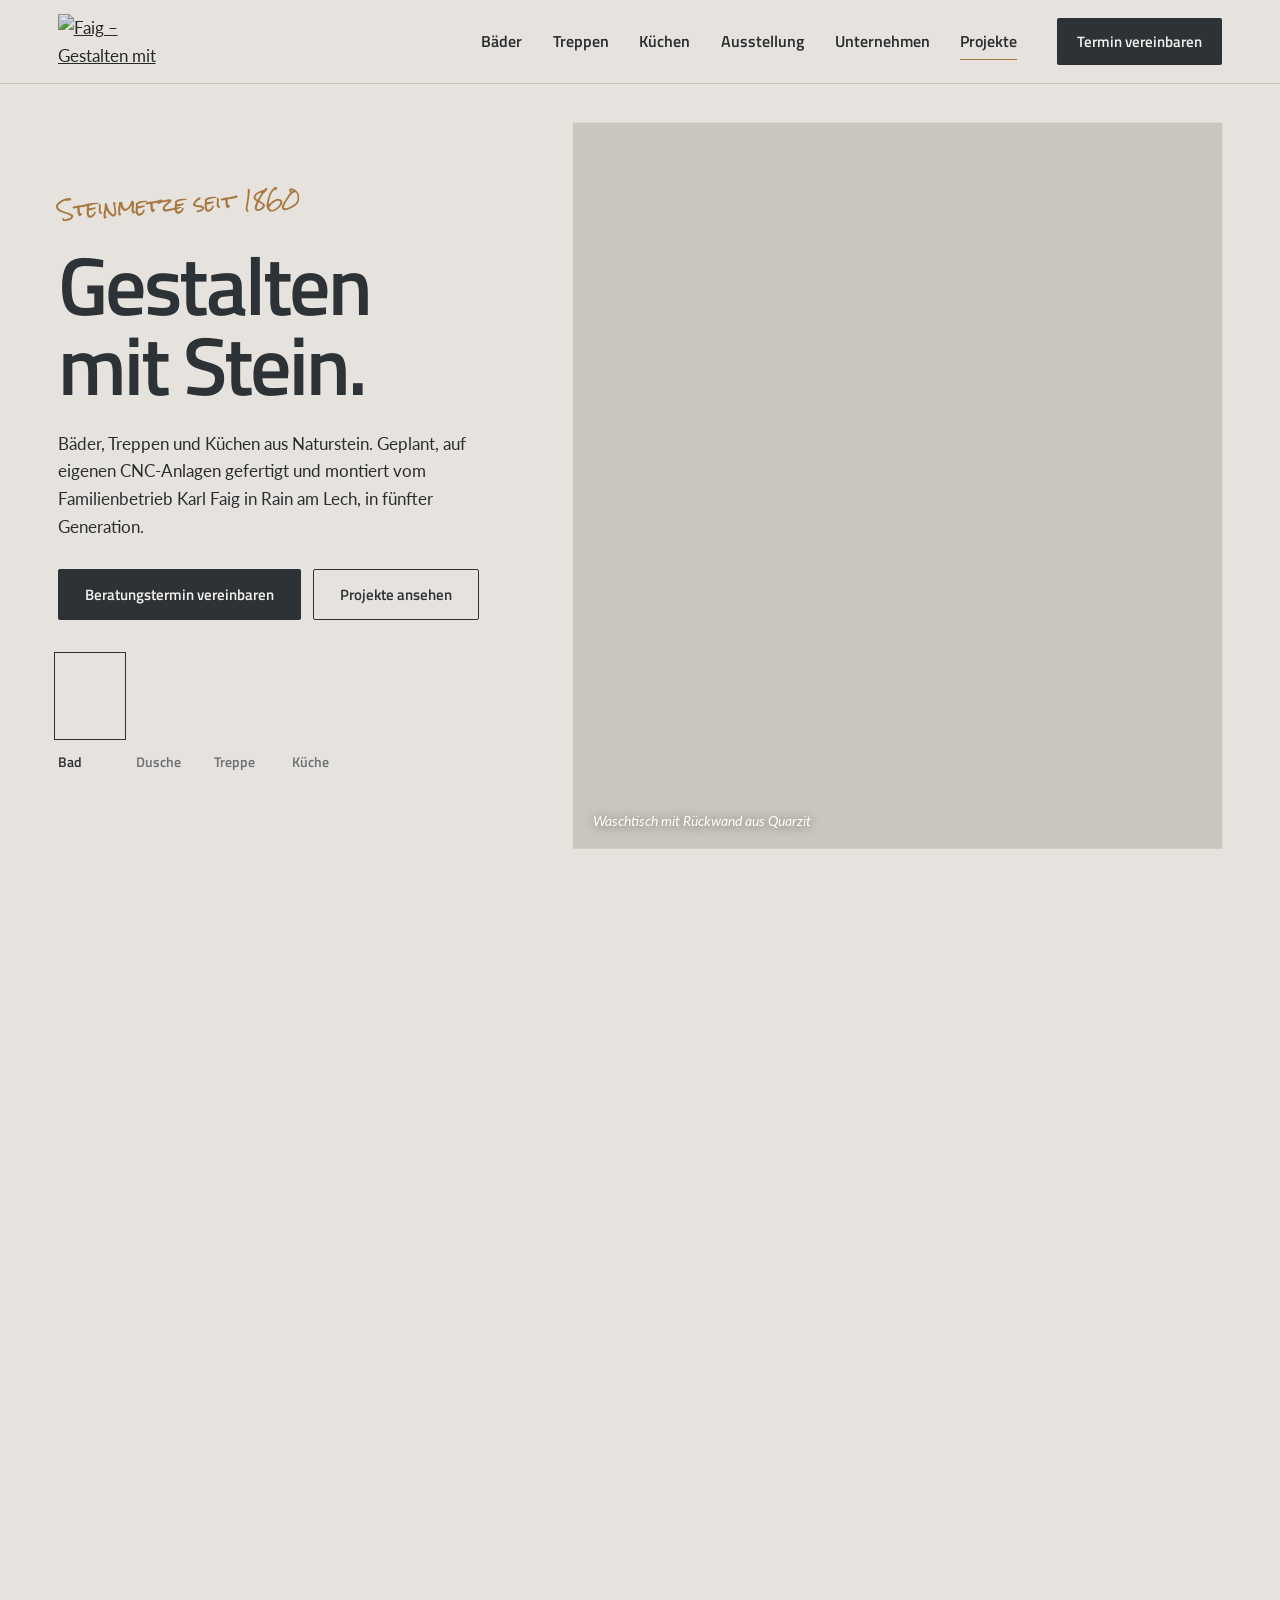
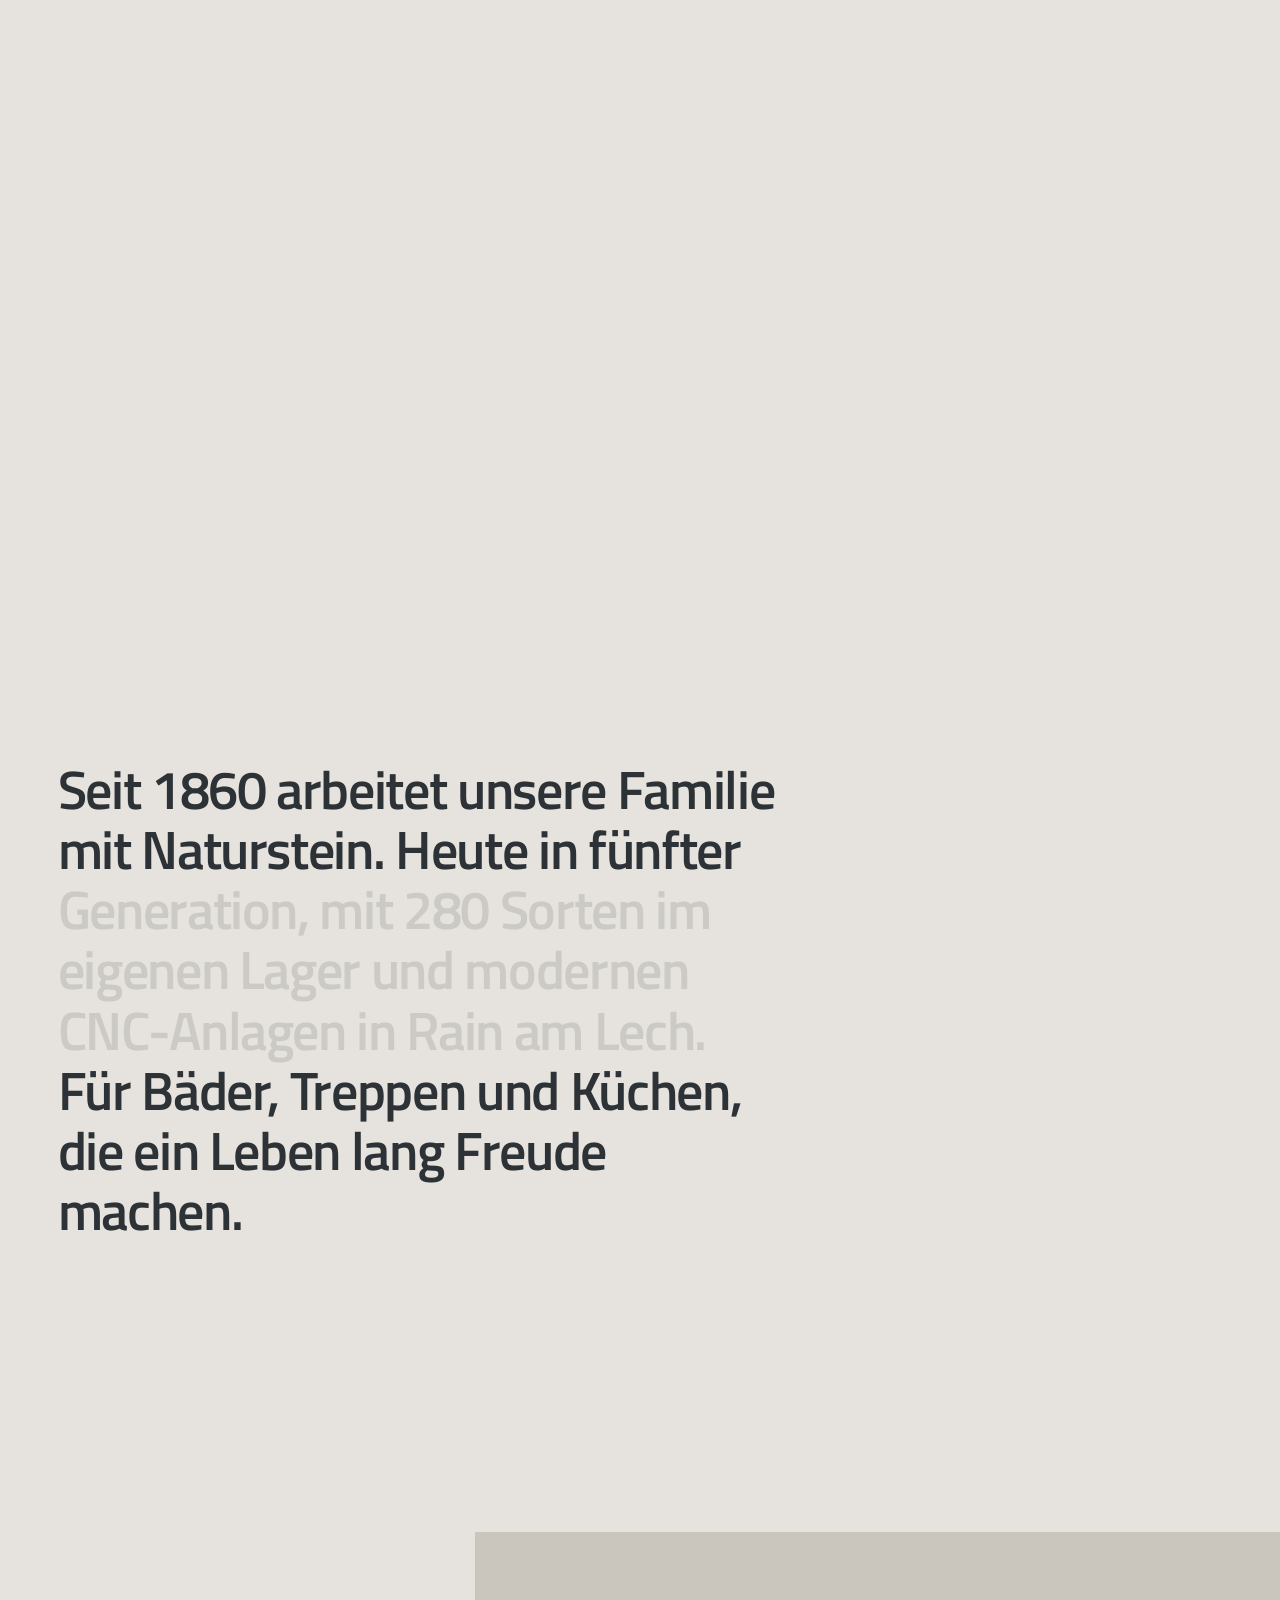
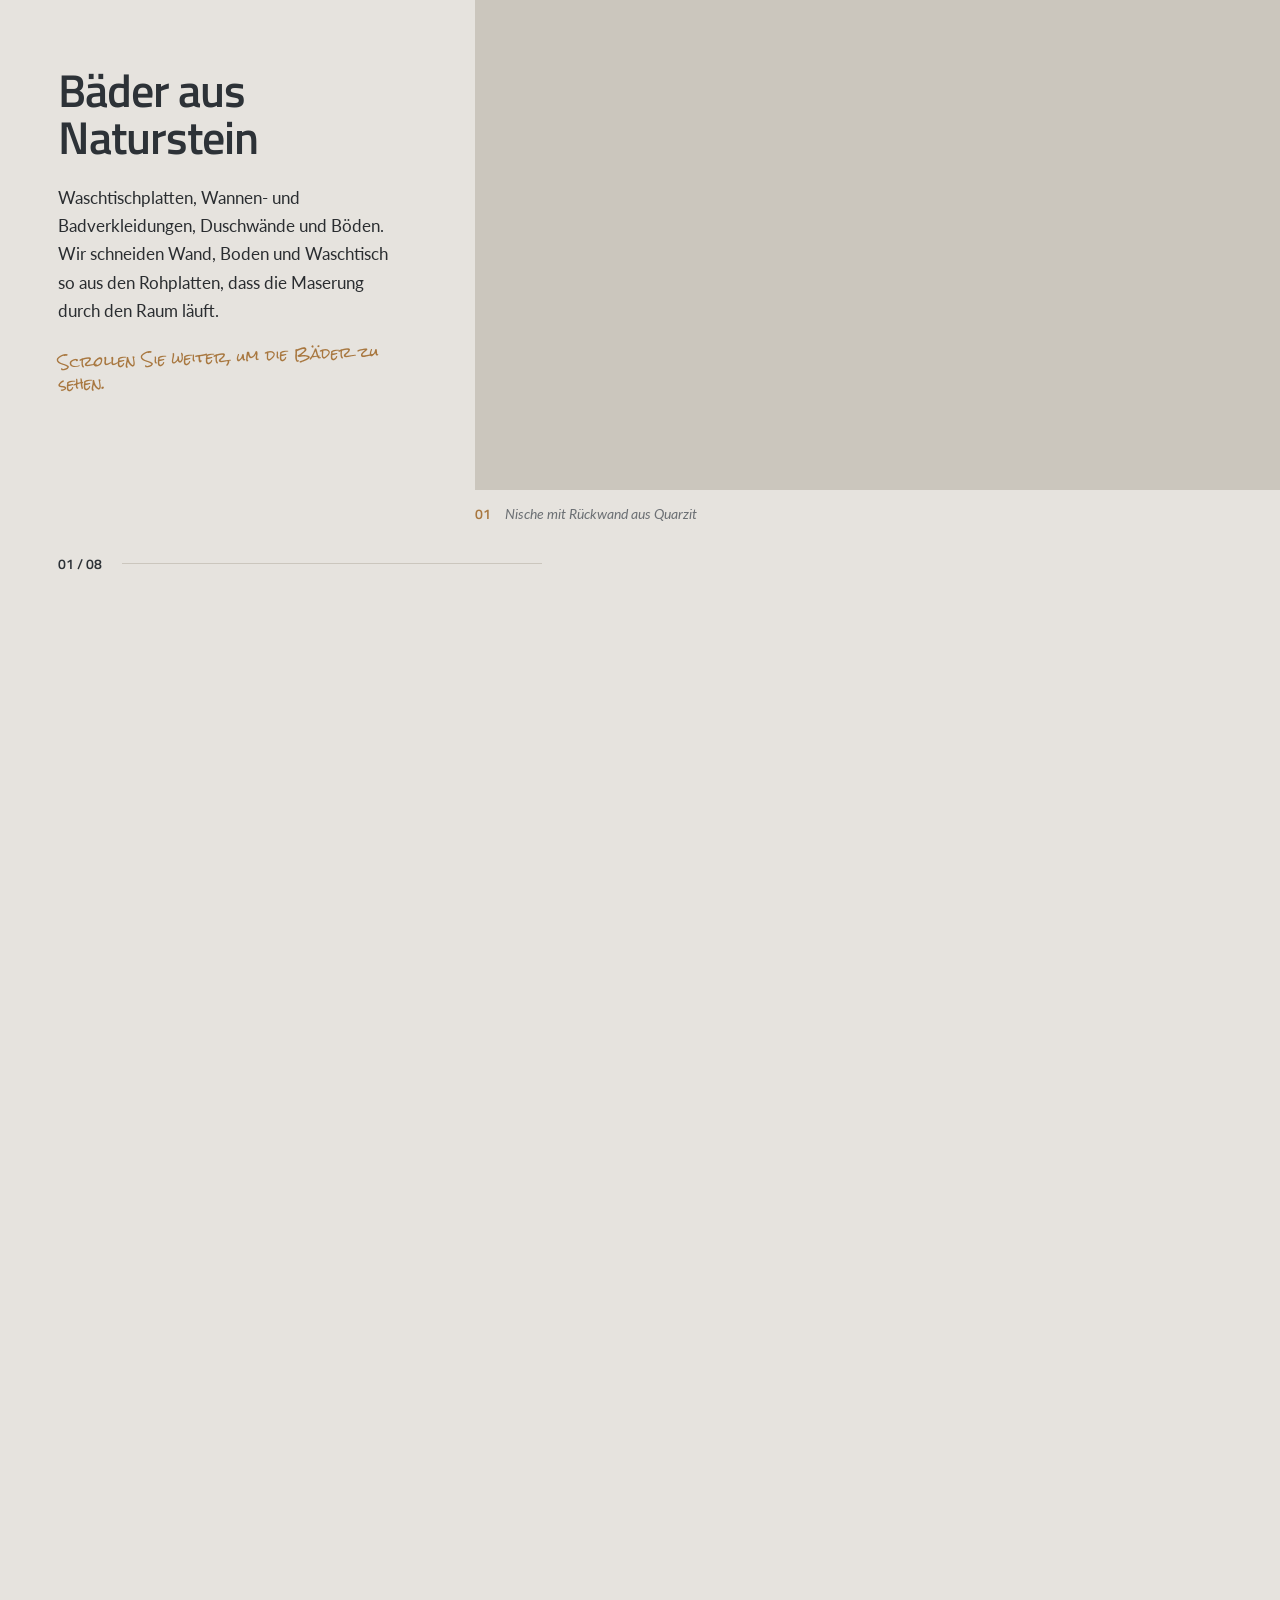
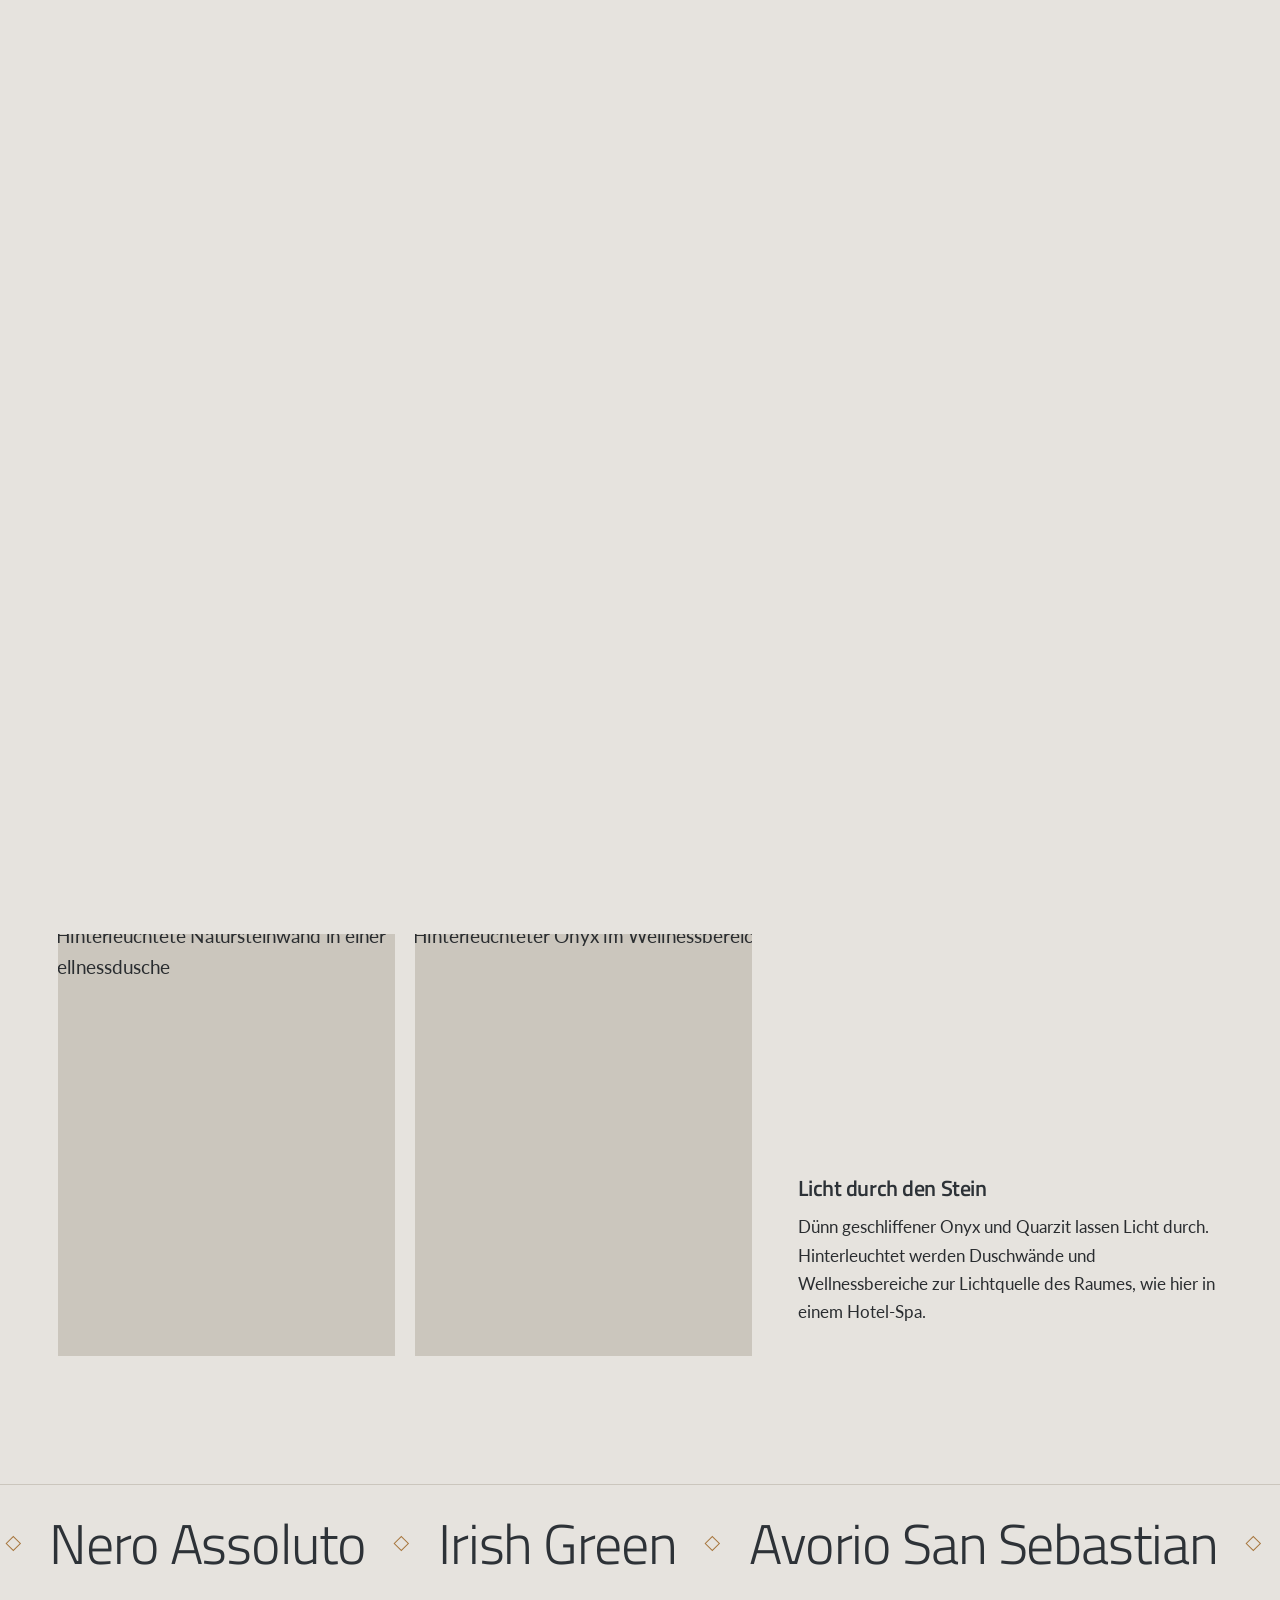
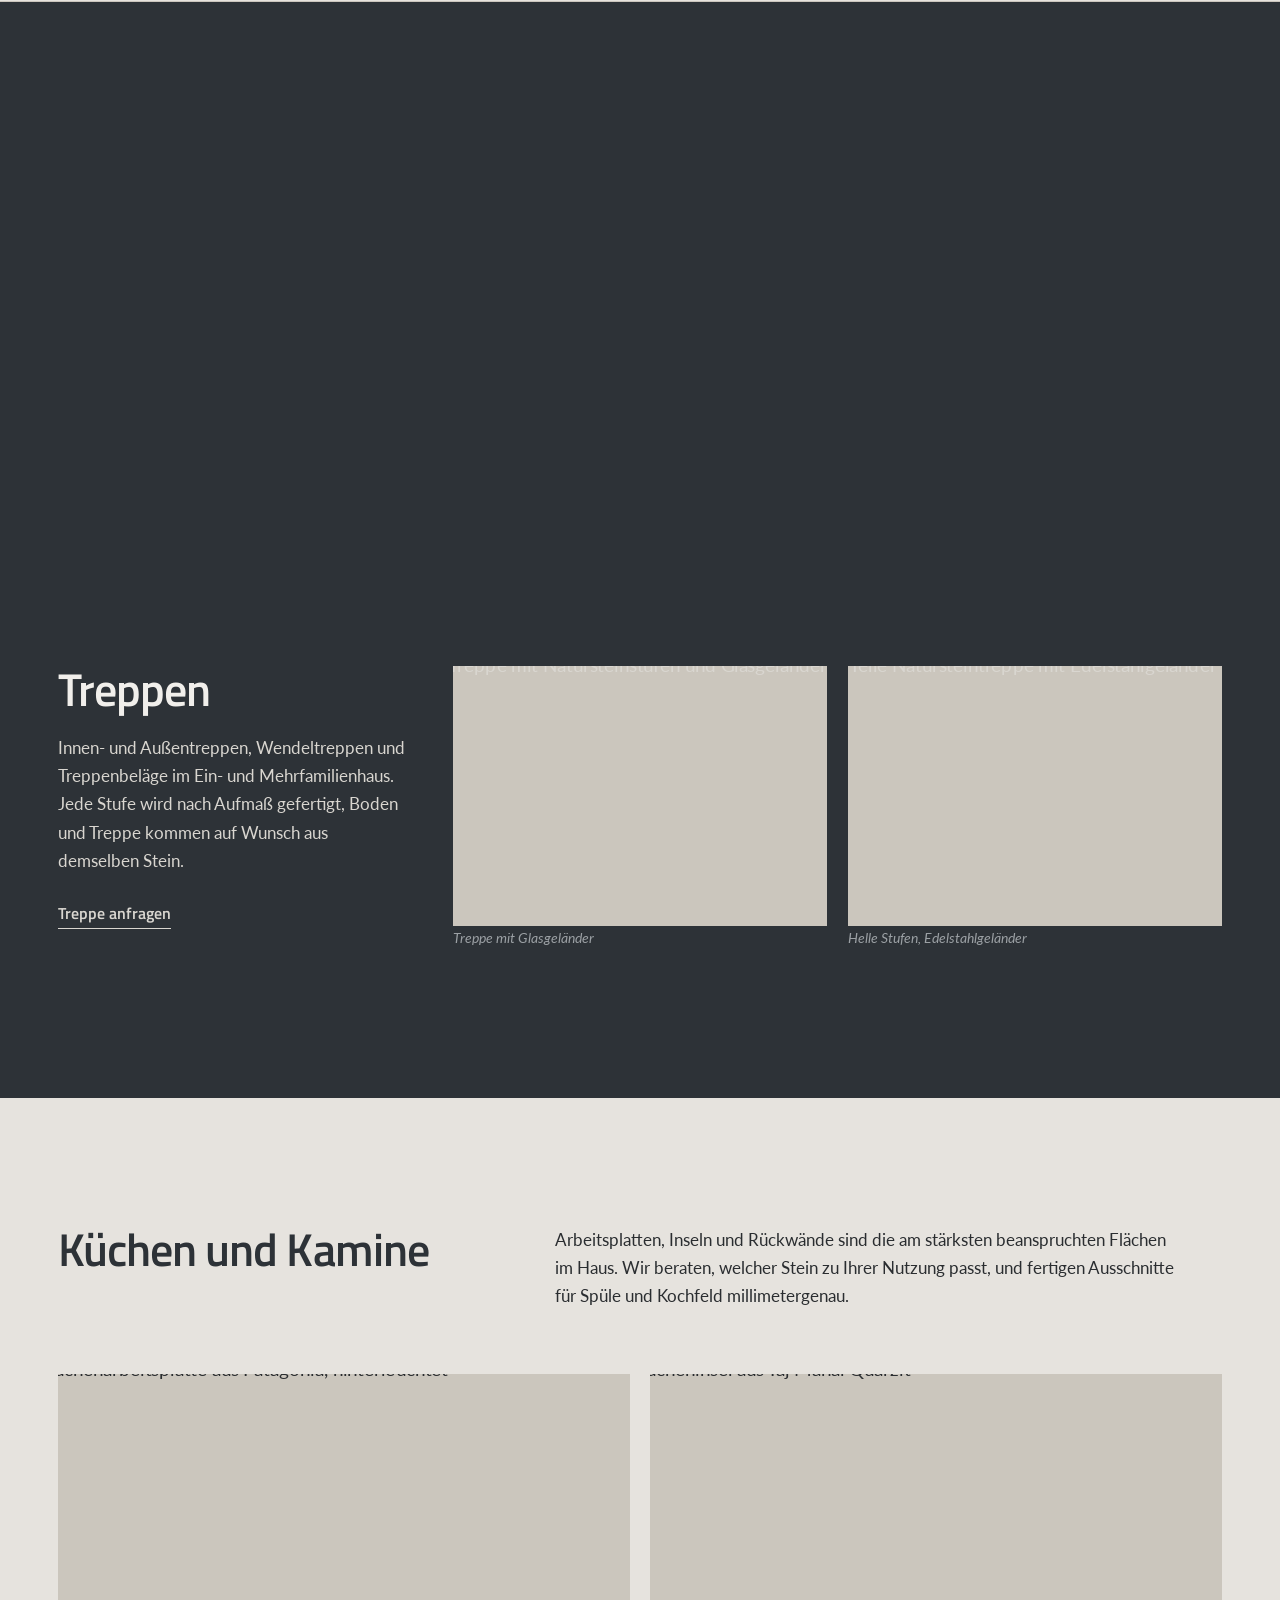
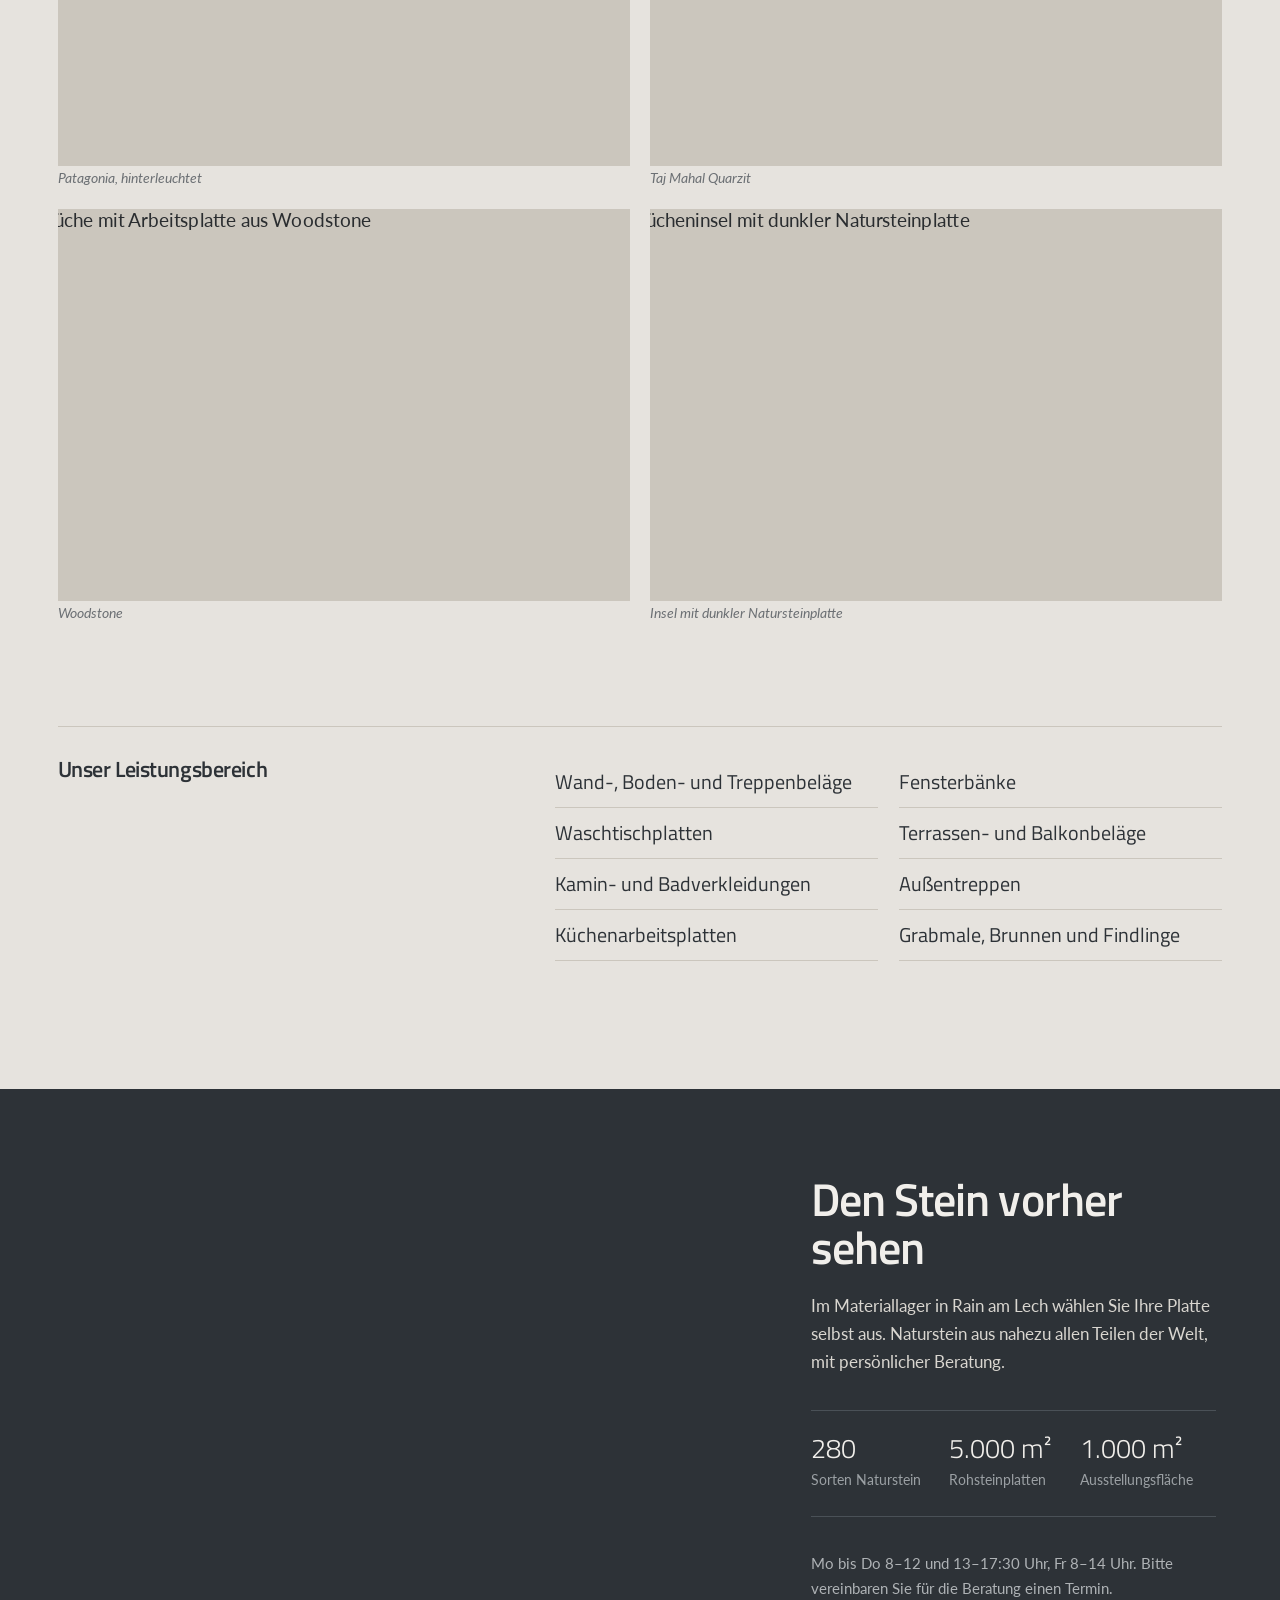
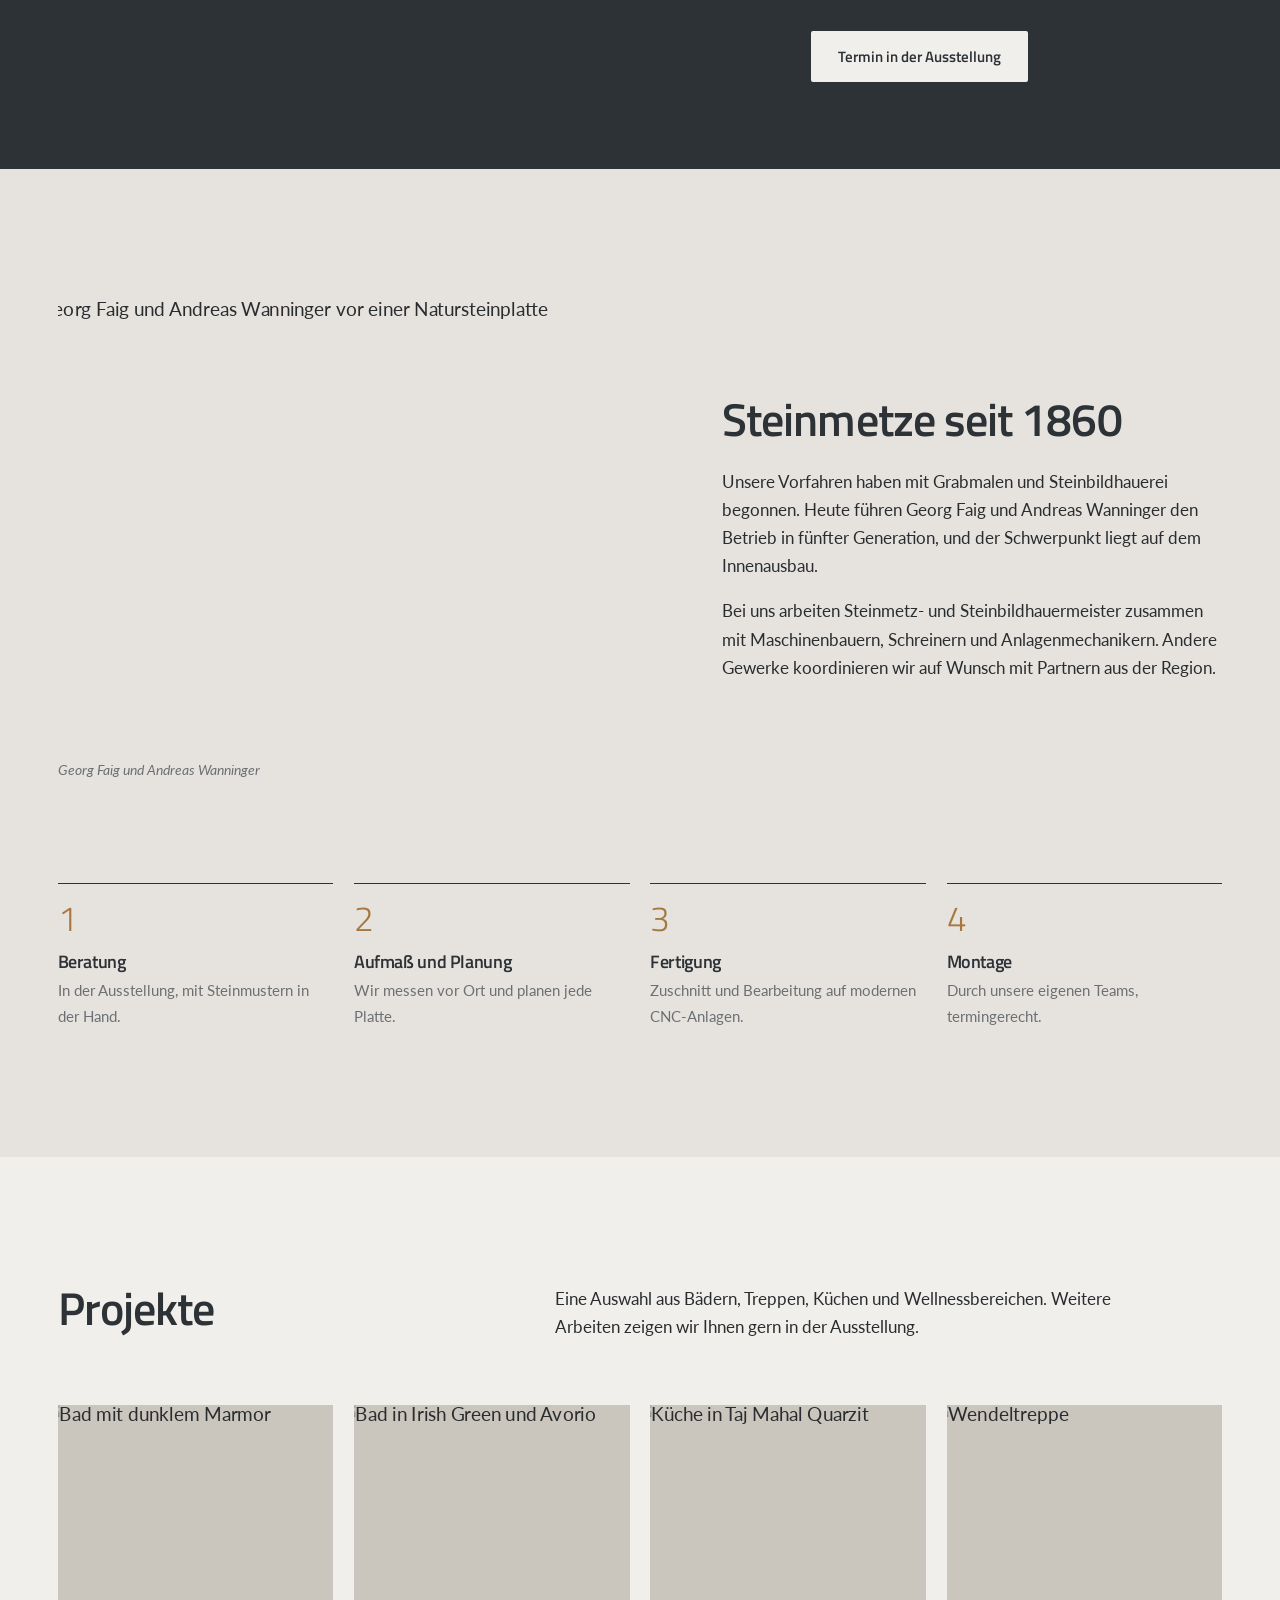
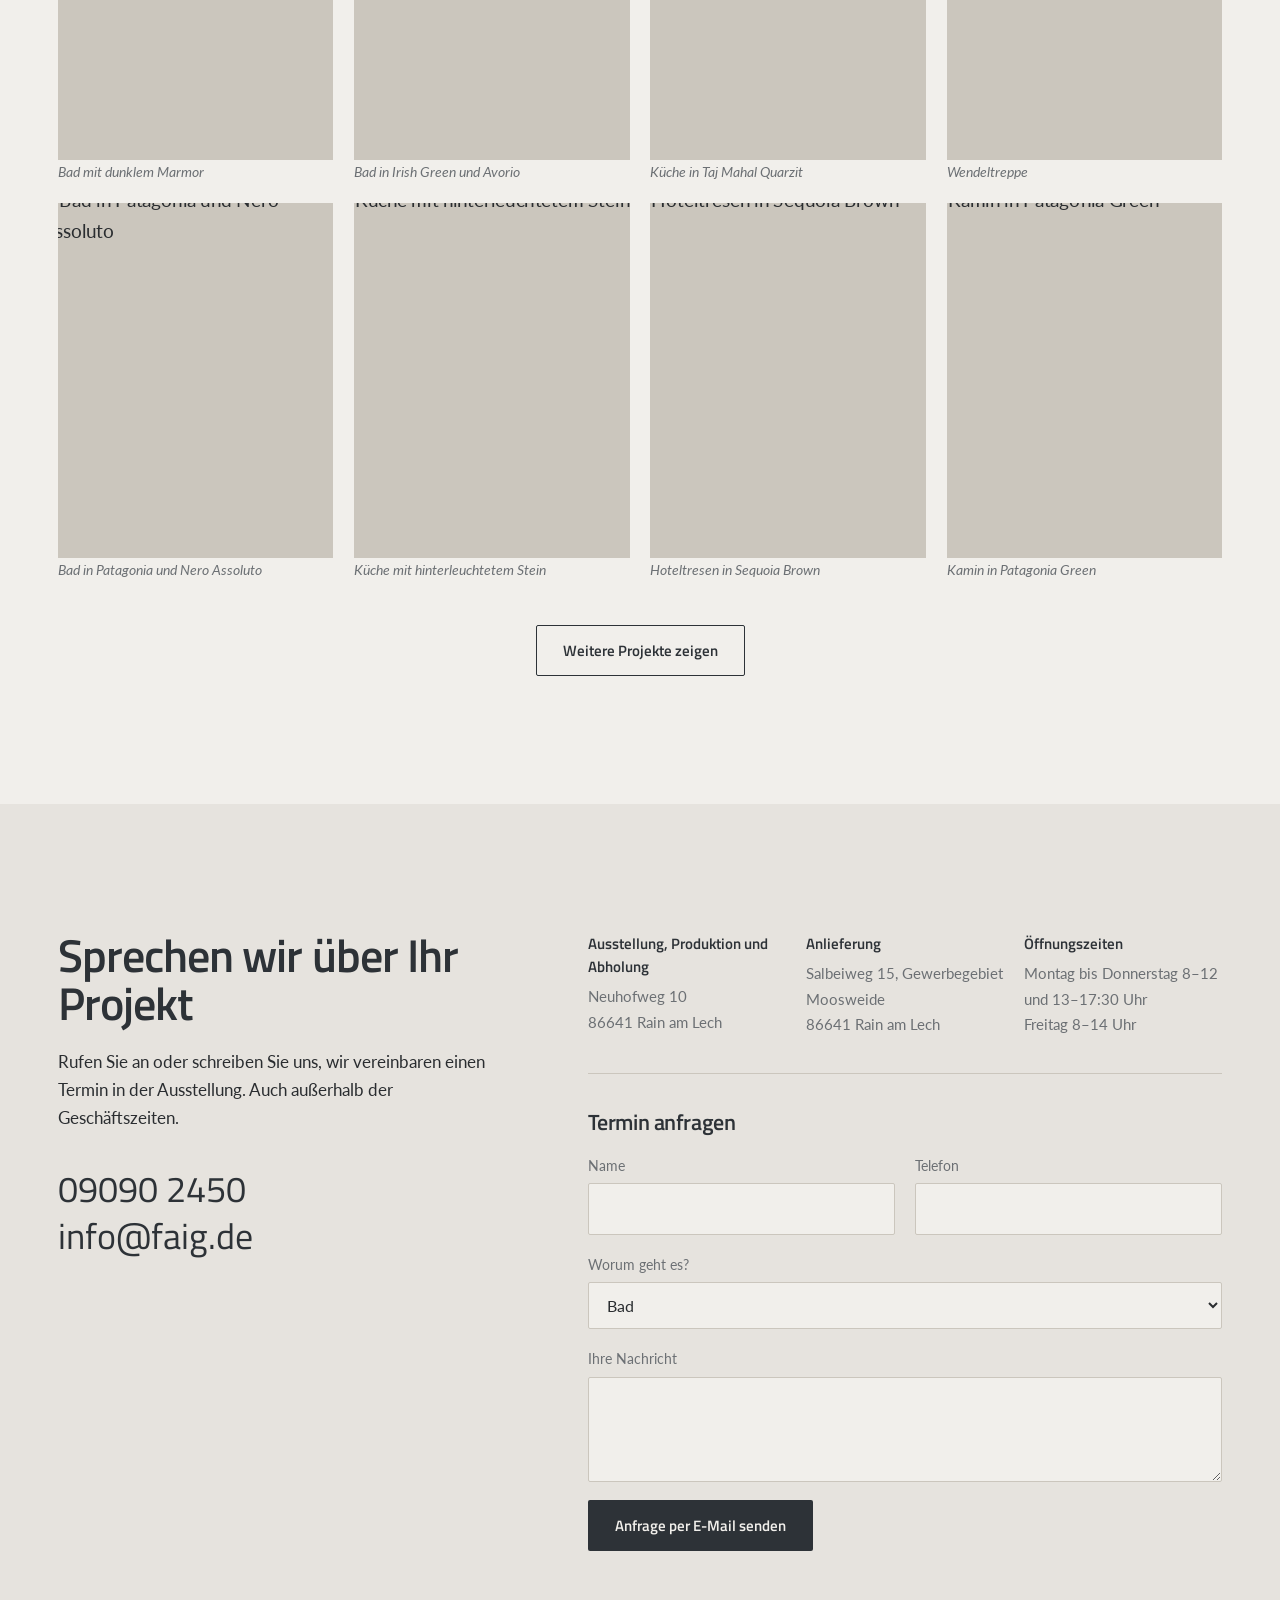
==== commit 334c6f65: "Fit hero text column to viewport height Co-Authored-By: Claude Opus 5.5 <noreply@anthropic.com> Clau" ====
--- a/index.html
+++ b/index.html
@@ -10,7 +10,7 @@
 <link rel="preconnect" href="https://fonts.gstatic.com" crossorigin>
 <link href="https://fonts.googleapis.com/css2?family=Lato:ital,wght@0,300;0,400;0,700;1,300;1,400&family=Rock+Salt&family=Titillium+Web:wght@200;300;400;600;700&display=swap" rel="stylesheet">
 <script>document.documentElement.classList.add("js")</script>
-<link rel="stylesheet" href="style.css?v=30">
+<link rel="stylesheet" href="style.css?v=31">
 </head>
 <body>
 
@@ -255,6 +255,6 @@
 </div>
 
 <script src="https://unpkg.com/lenis@1.1.13/dist/lenis.min.js"></script>
-<script src="script.js?v=30"></script>
+<script src="script.js?v=31"></script>
 </body>
 </html>
--- a/style.css
+++ b/style.css
@@ -80,14 +80,14 @@
 .hero-pin{position:relative;height:230vh}
 .hero{position:sticky;top:var(--head);height:calc(100vh - var(--head));min-height:600px;display:grid;grid-template-columns:minmax(0,5fr) minmax(0,7fr);gap:clamp(24px,4vw,64px);padding:clamp(24px,3vw,44px) var(--pad) clamp(30px,4vw,56px);overflow:hidden}
 .hero__text{position:relative;z-index:2;display:flex;flex-direction:column;justify-content:center;will-change:transform,opacity}
-.hero__script{font:400 clamp(1.05rem,1.5vw,1.4rem)/1.4 var(--script);color:var(--amber);transform:rotate(-3deg);transform-origin:left;margin-bottom:26px}
-.hero__title{font-weight:600;font-size:clamp(3.4rem,7.2vw,7rem);line-height:.92;letter-spacing:-.035em;margin-bottom:28px}
+.hero__script{font:400 clamp(1.05rem,1.5vw,1.4rem)/1.4 var(--script);color:var(--amber);transform:rotate(-3deg);transform-origin:left;margin-bottom:clamp(14px,2.6vh,26px)}
+.hero__title{font-weight:600;font-size:clamp(3.2rem,min(6.4vw,11vh),6.4rem);line-height:.92;letter-spacing:-.035em;margin-bottom:clamp(16px,2.6vh,28px)}
 .hero__title .ln{display:block;overflow:hidden;padding-bottom:.05em}
 .hero__title .ln>span{display:block;transform:translateY(105%)}
 .is-loaded .hero__title .ln>span{transform:none;transition:transform 1.3s var(--ease)}
 .is-loaded .hero__title .ln:nth-child(2)>span{transition-delay:.12s}
-.hero__lead{font-size:1.08rem;margin-bottom:32px;max-width:44ch}
-.hero__actions{display:flex;flex-wrap:wrap;gap:12px;margin-bottom:clamp(30px,4.5vh,54px)}
+.hero__lead{font-size:1.05rem;margin-bottom:clamp(18px,3.2vh,32px);max-width:46ch}
+.hero__actions{display:flex;flex-wrap:wrap;gap:12px;margin-bottom:clamp(20px,4vh,48px)}
 .js .hero__script,.js .hero__lead,.js .hero__actions,.js .picker{opacity:0;transform:translateY(18px)}
 .is-loaded .hero__script,.is-loaded .hero__lead,.is-loaded .hero__actions,.is-loaded .picker{opacity:1;transform:none;transition:opacity .9s ease,transform .9s var(--ease)}
 .is-loaded .hero__script{transform:rotate(-3deg)}
@@ -97,7 +97,7 @@
 
 .picker{display:flex;gap:14px}
 .picker__item{display:flex;flex-direction:column;gap:8px;text-align:left}
-.picker__thumb{display:block;width:clamp(58px,5vw,78px);aspect-ratio:4/5;background-size:cover;background-position:center;opacity:.55;transition:opacity .25s;outline:1px solid transparent;outline-offset:3px}
+.picker__thumb{display:block;width:clamp(52px,min(5vw,8vh),78px);aspect-ratio:4/5;background-size:cover;background-position:center;opacity:.55;transition:opacity .25s;outline:1px solid transparent;outline-offset:3px}
 .picker__item:hover .picker__thumb{opacity:.85}
 .picker__item.is-active .picker__thumb{opacity:1;outline-color:var(--slate)}
 .picker__bar{display:block;height:1px;background:var(--rule);position:relative;overflow:hidden;margin-top:-2px}
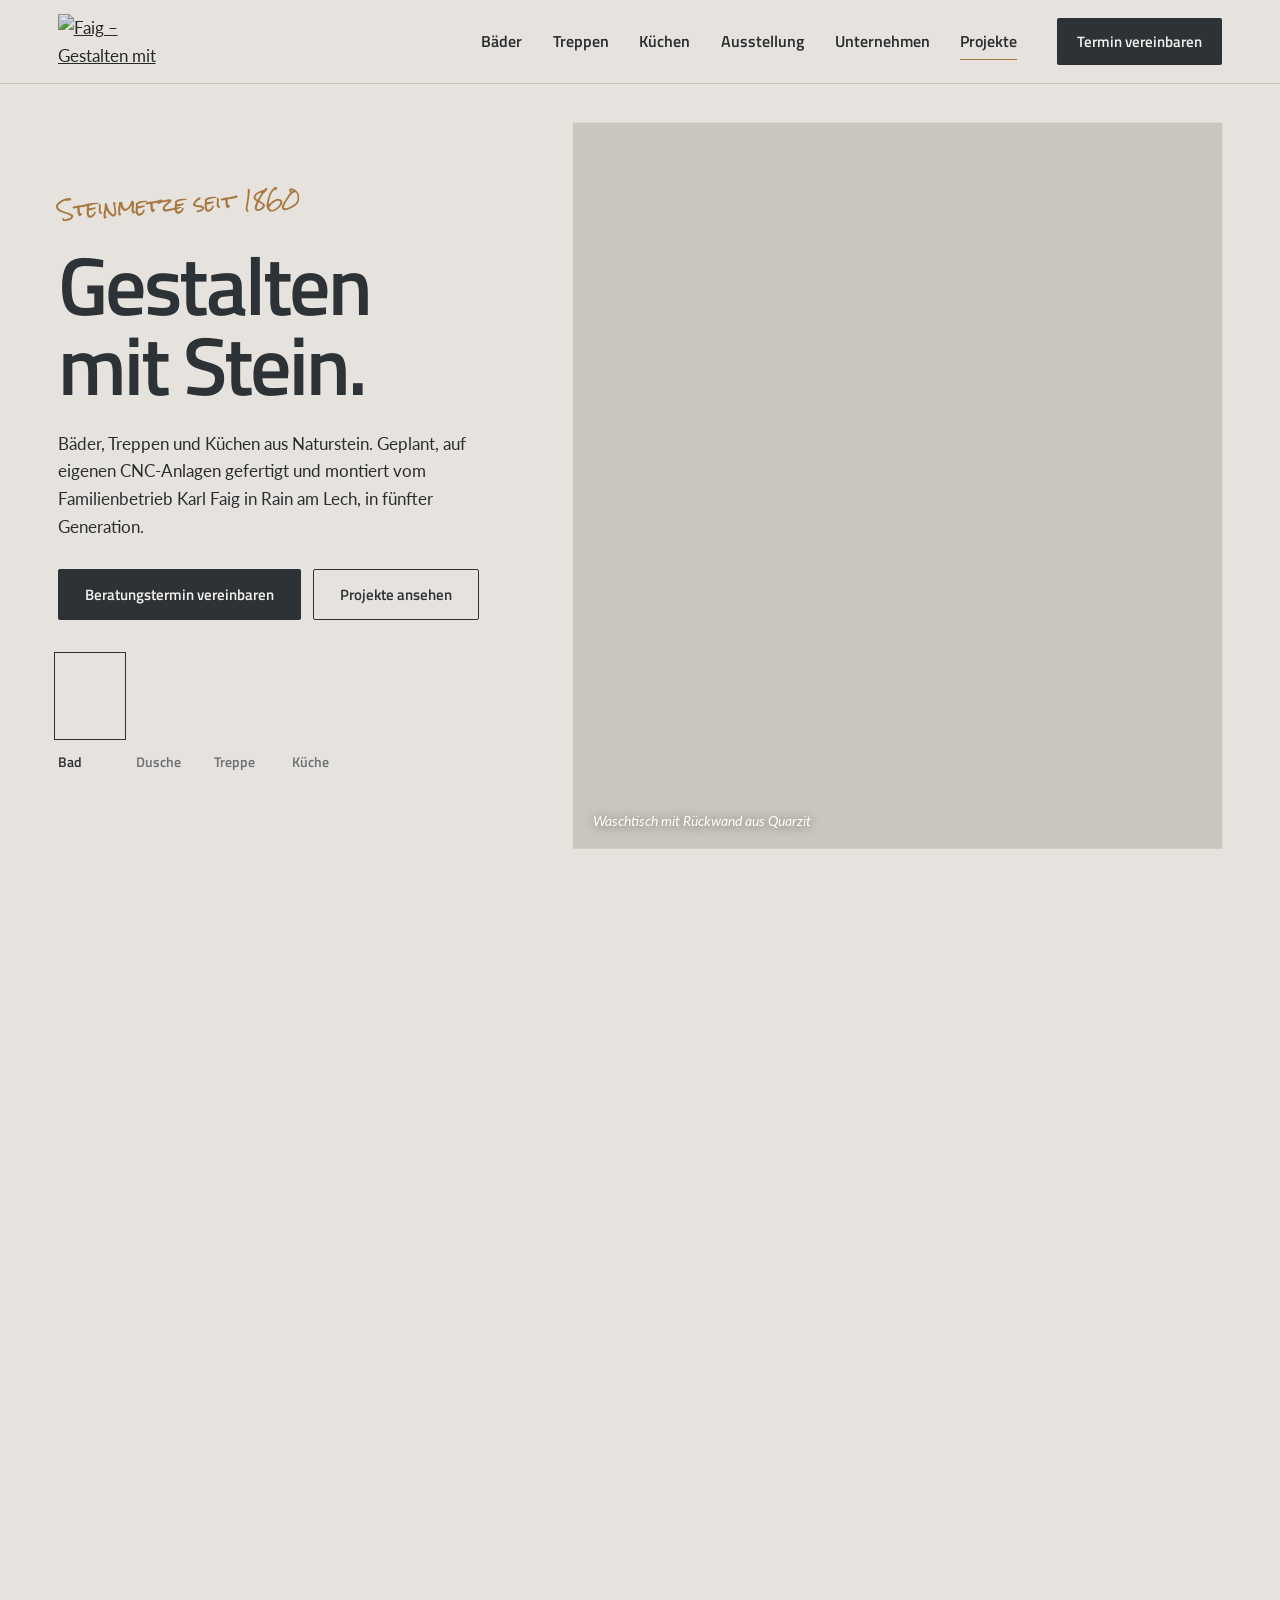
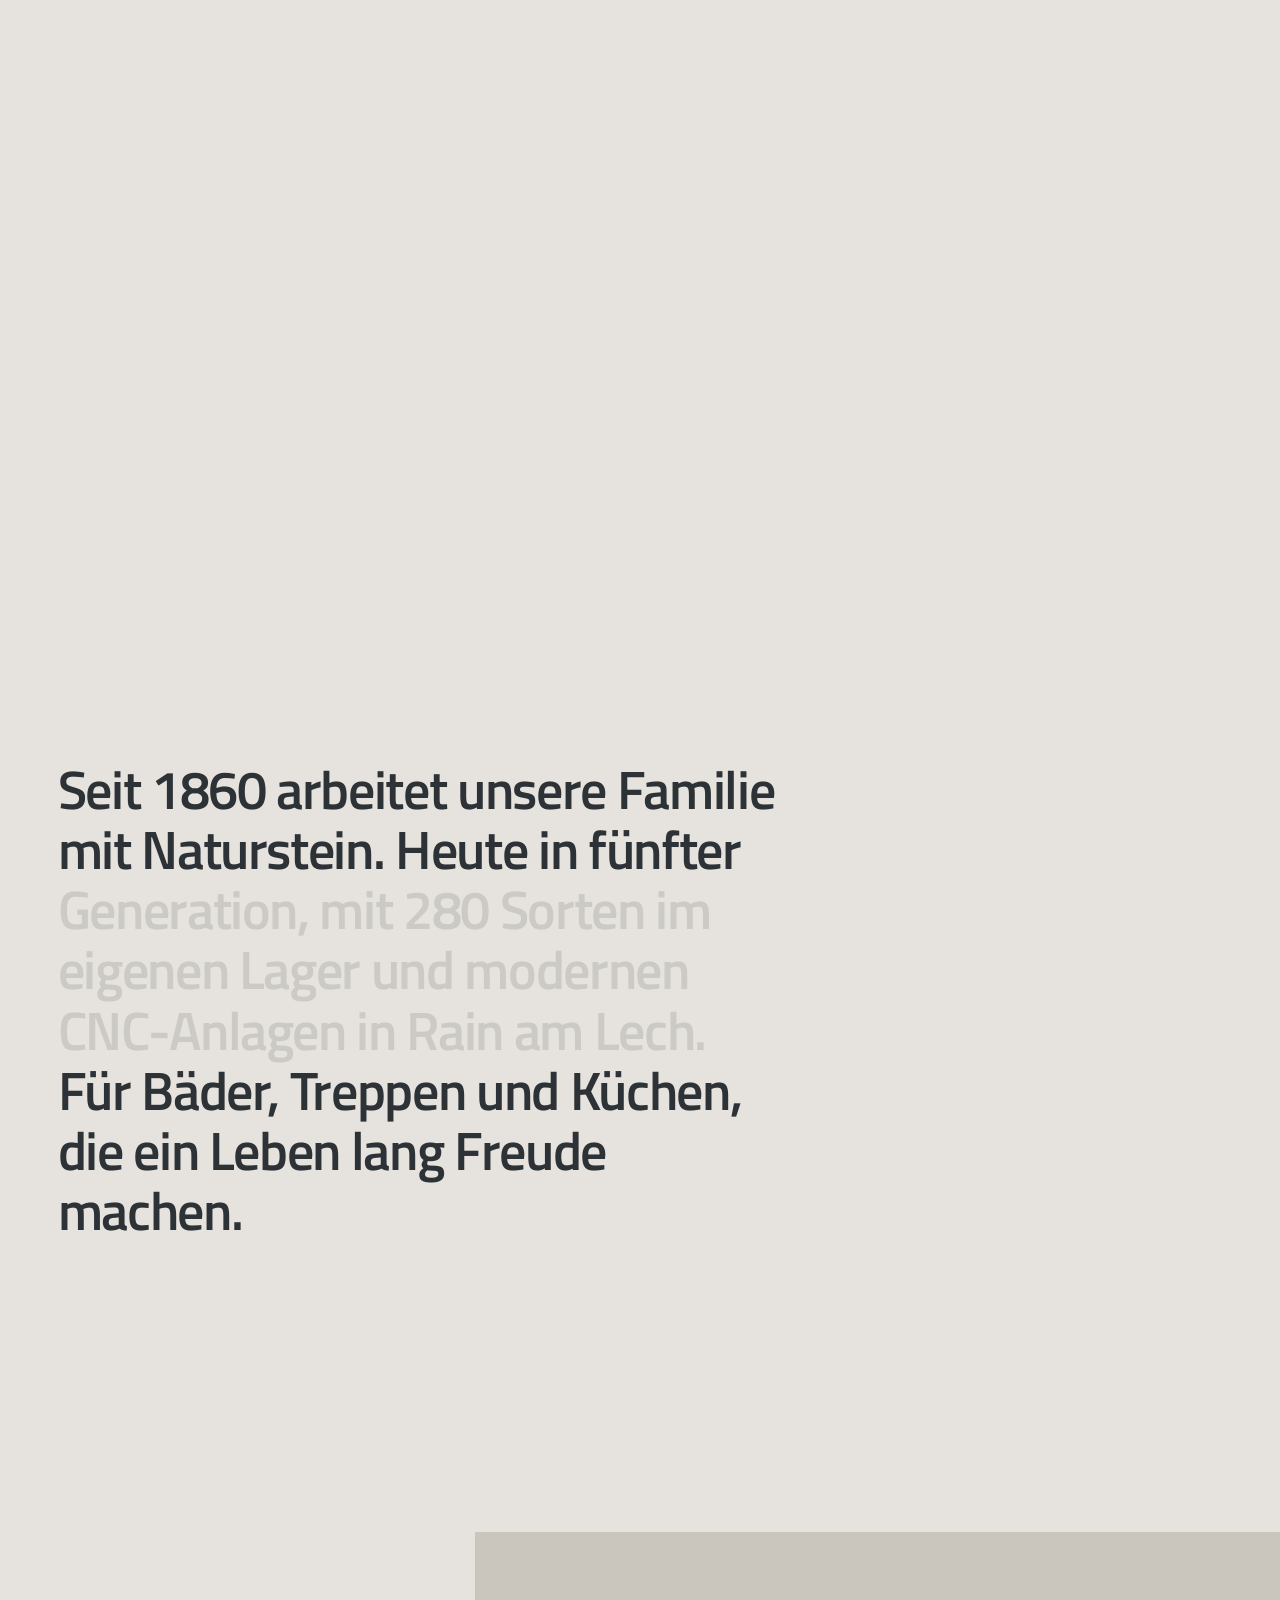
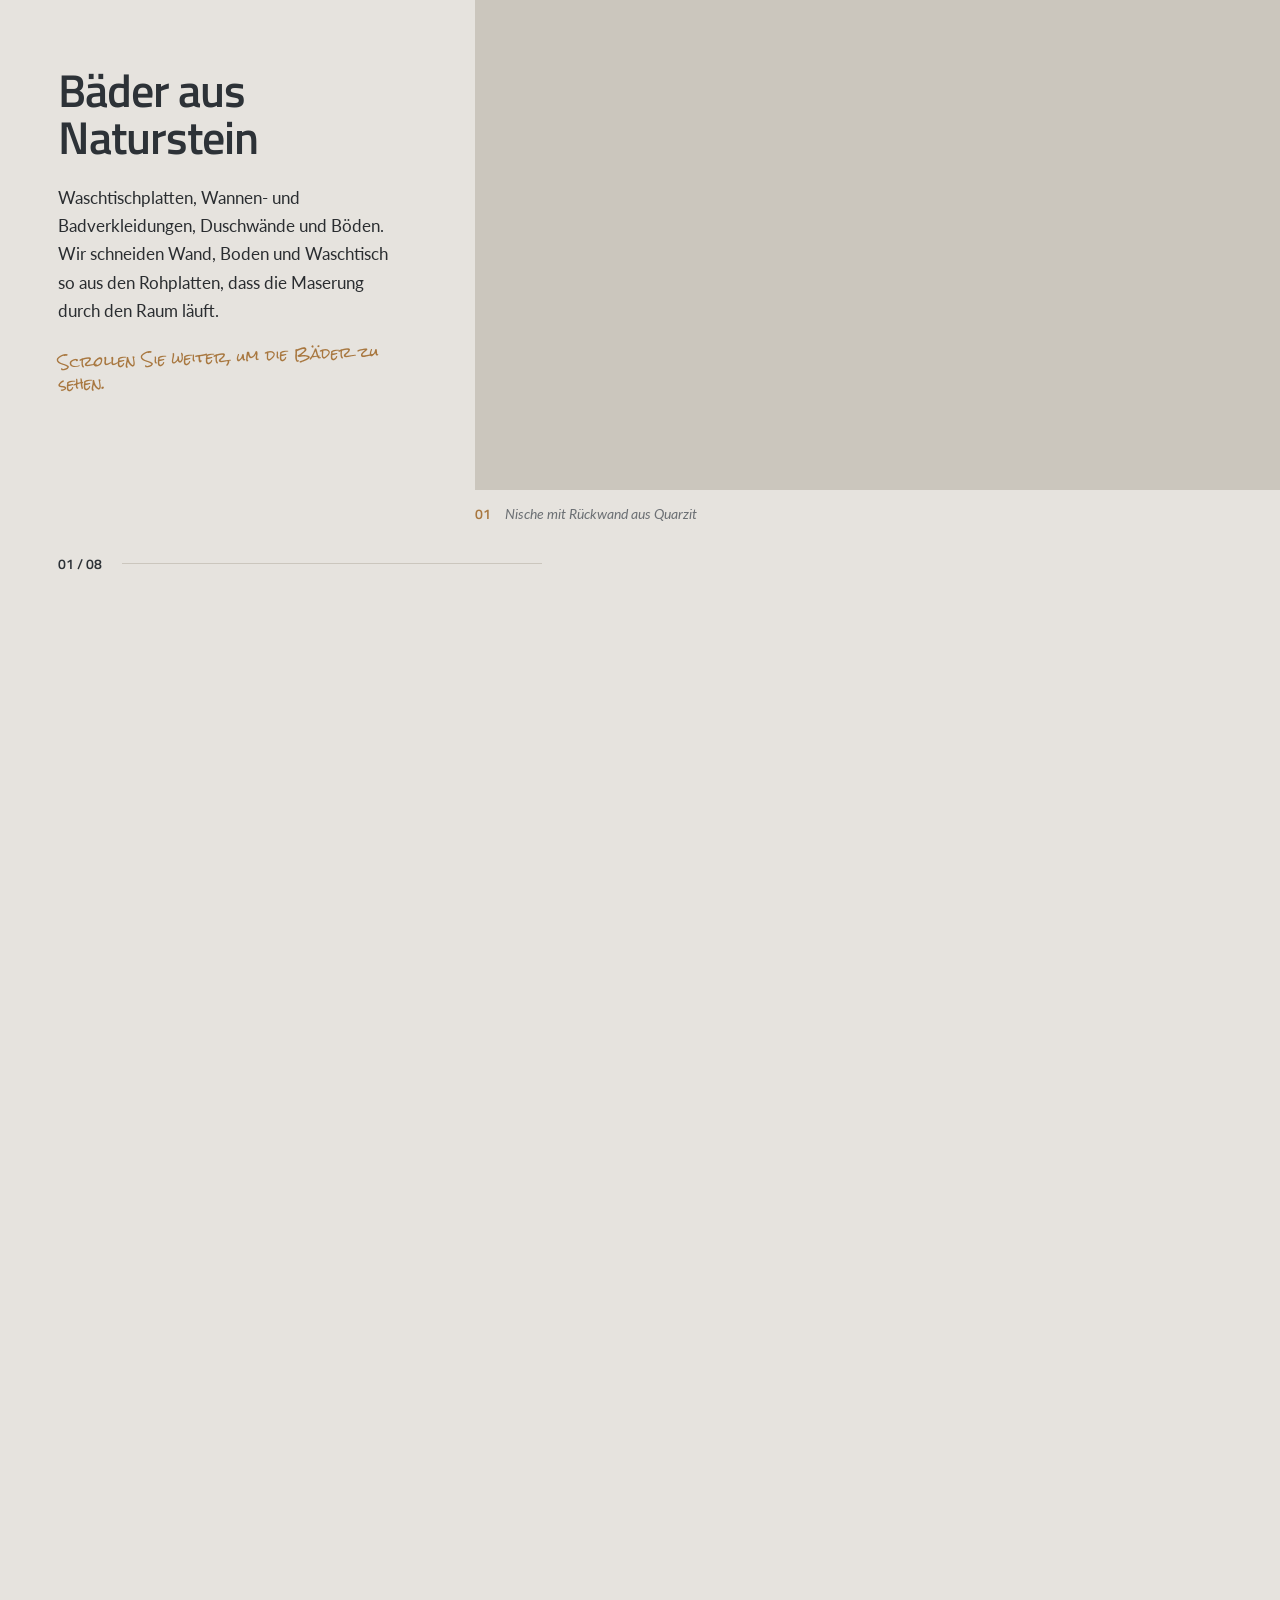
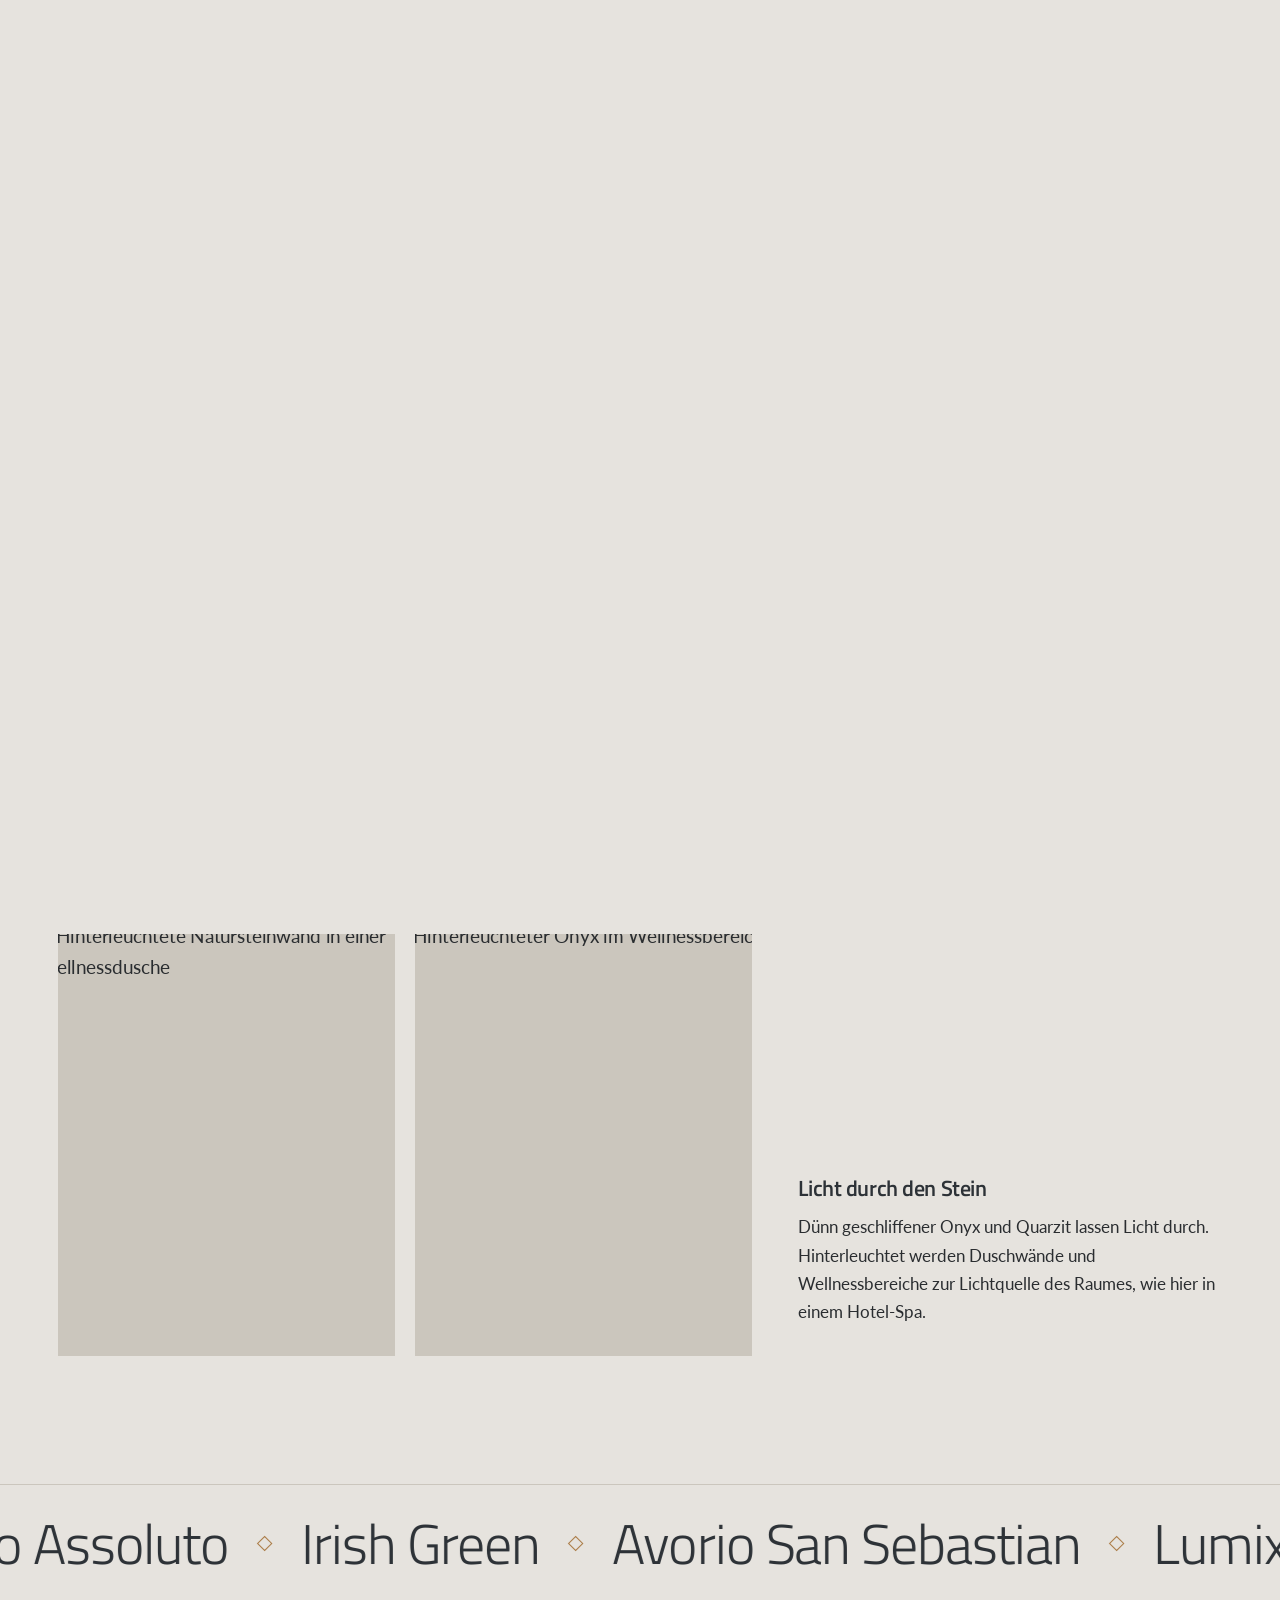
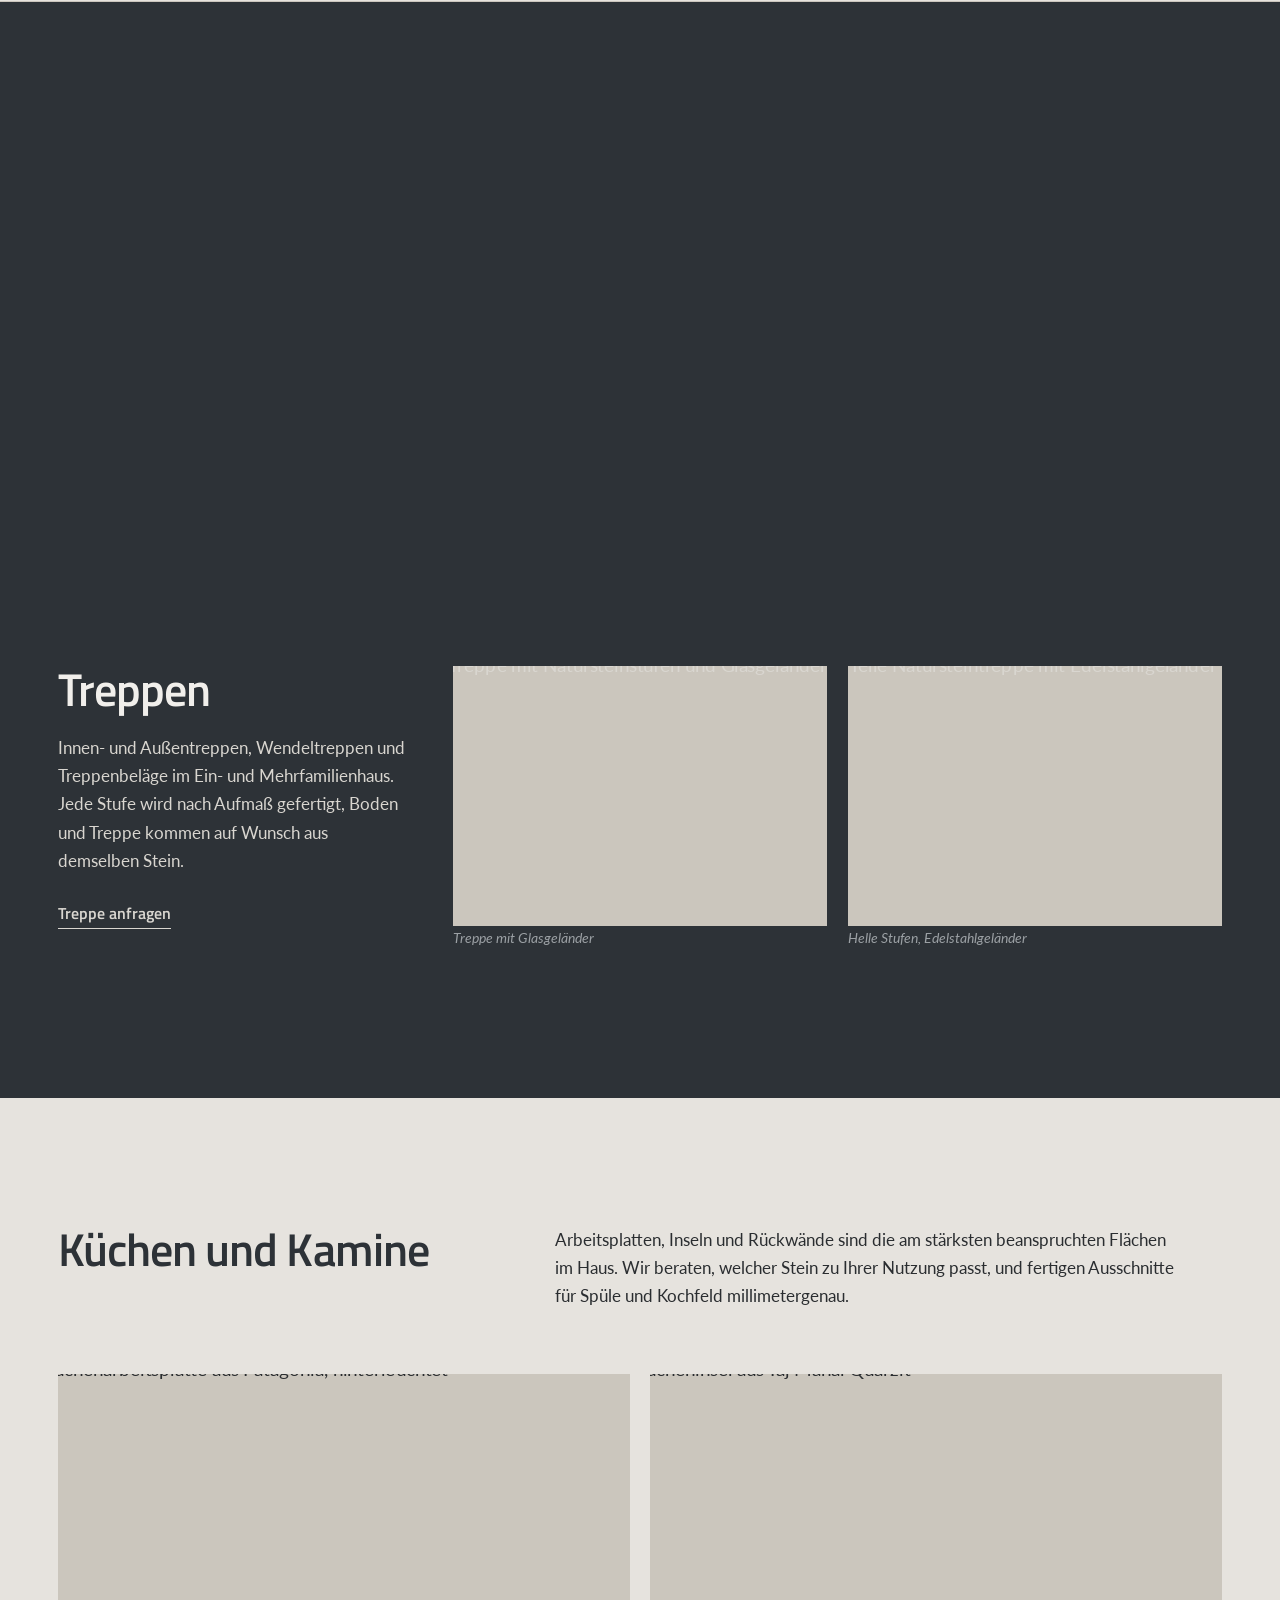
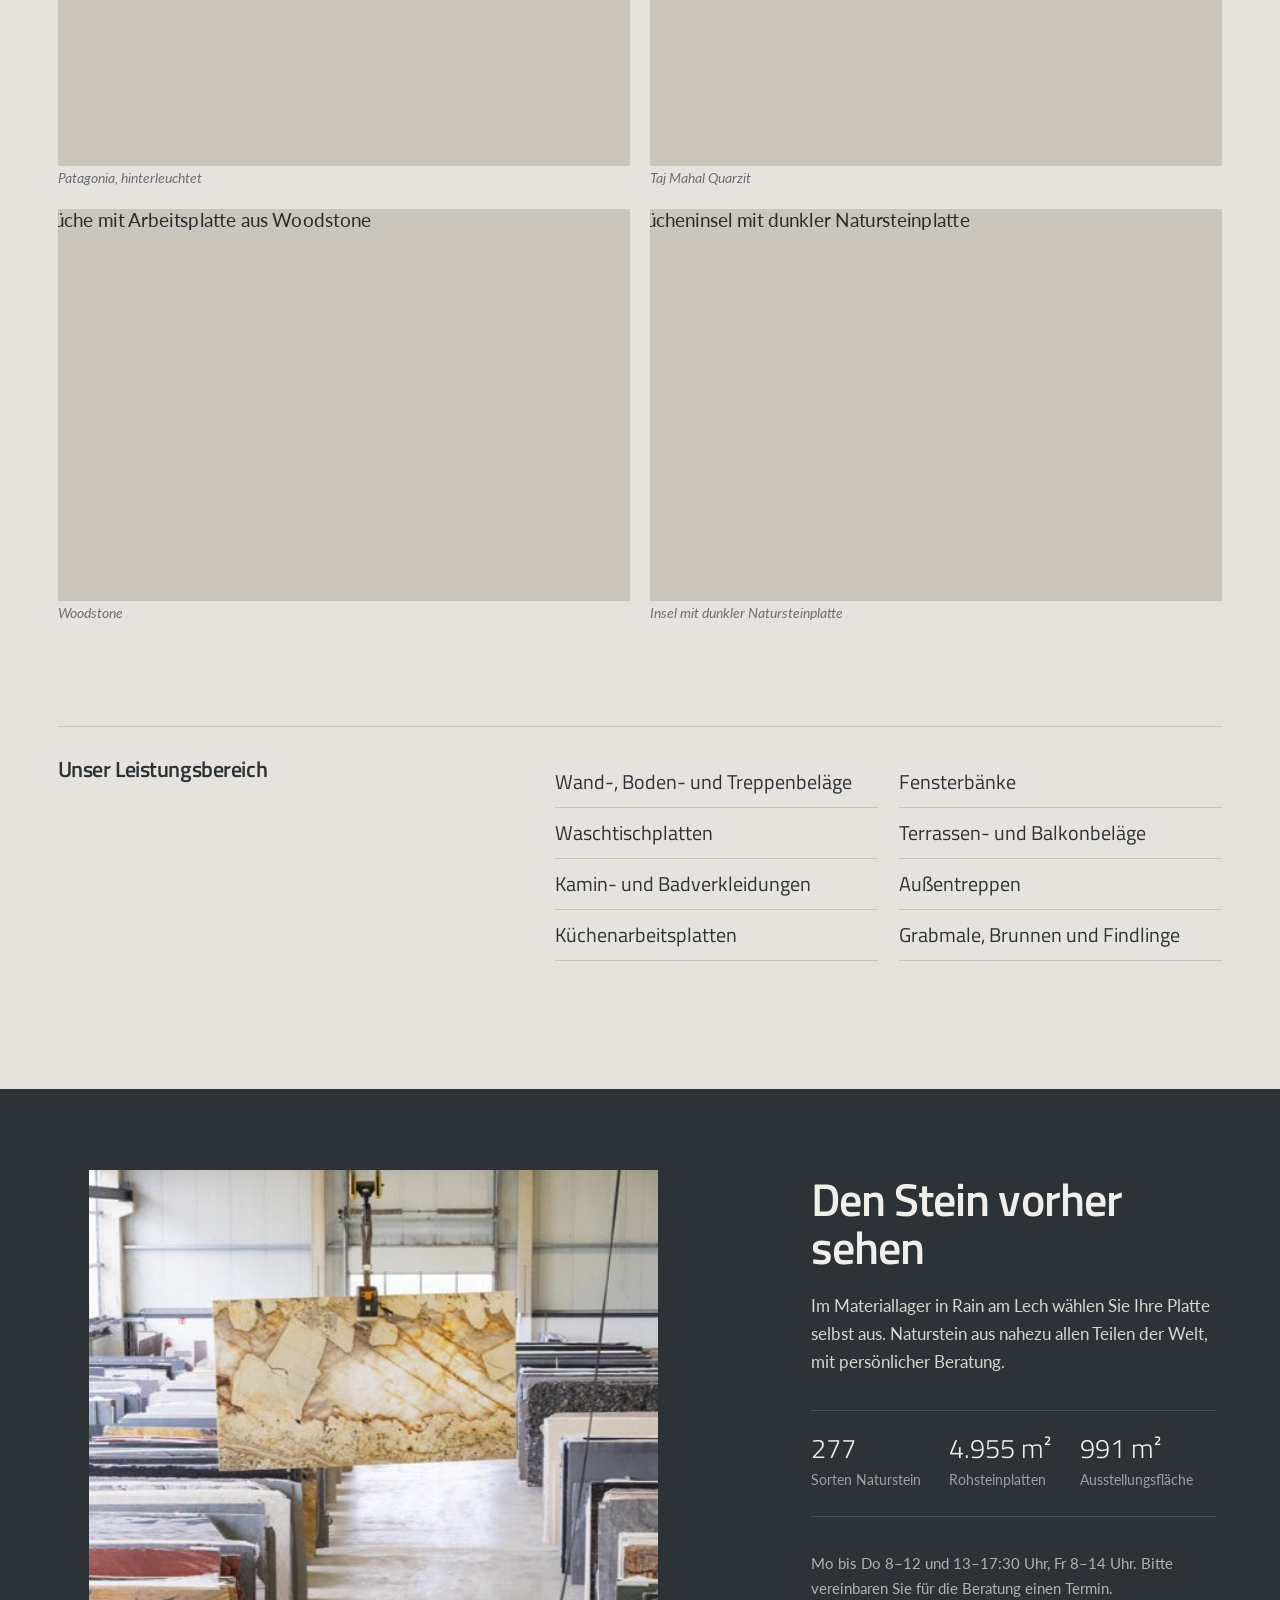
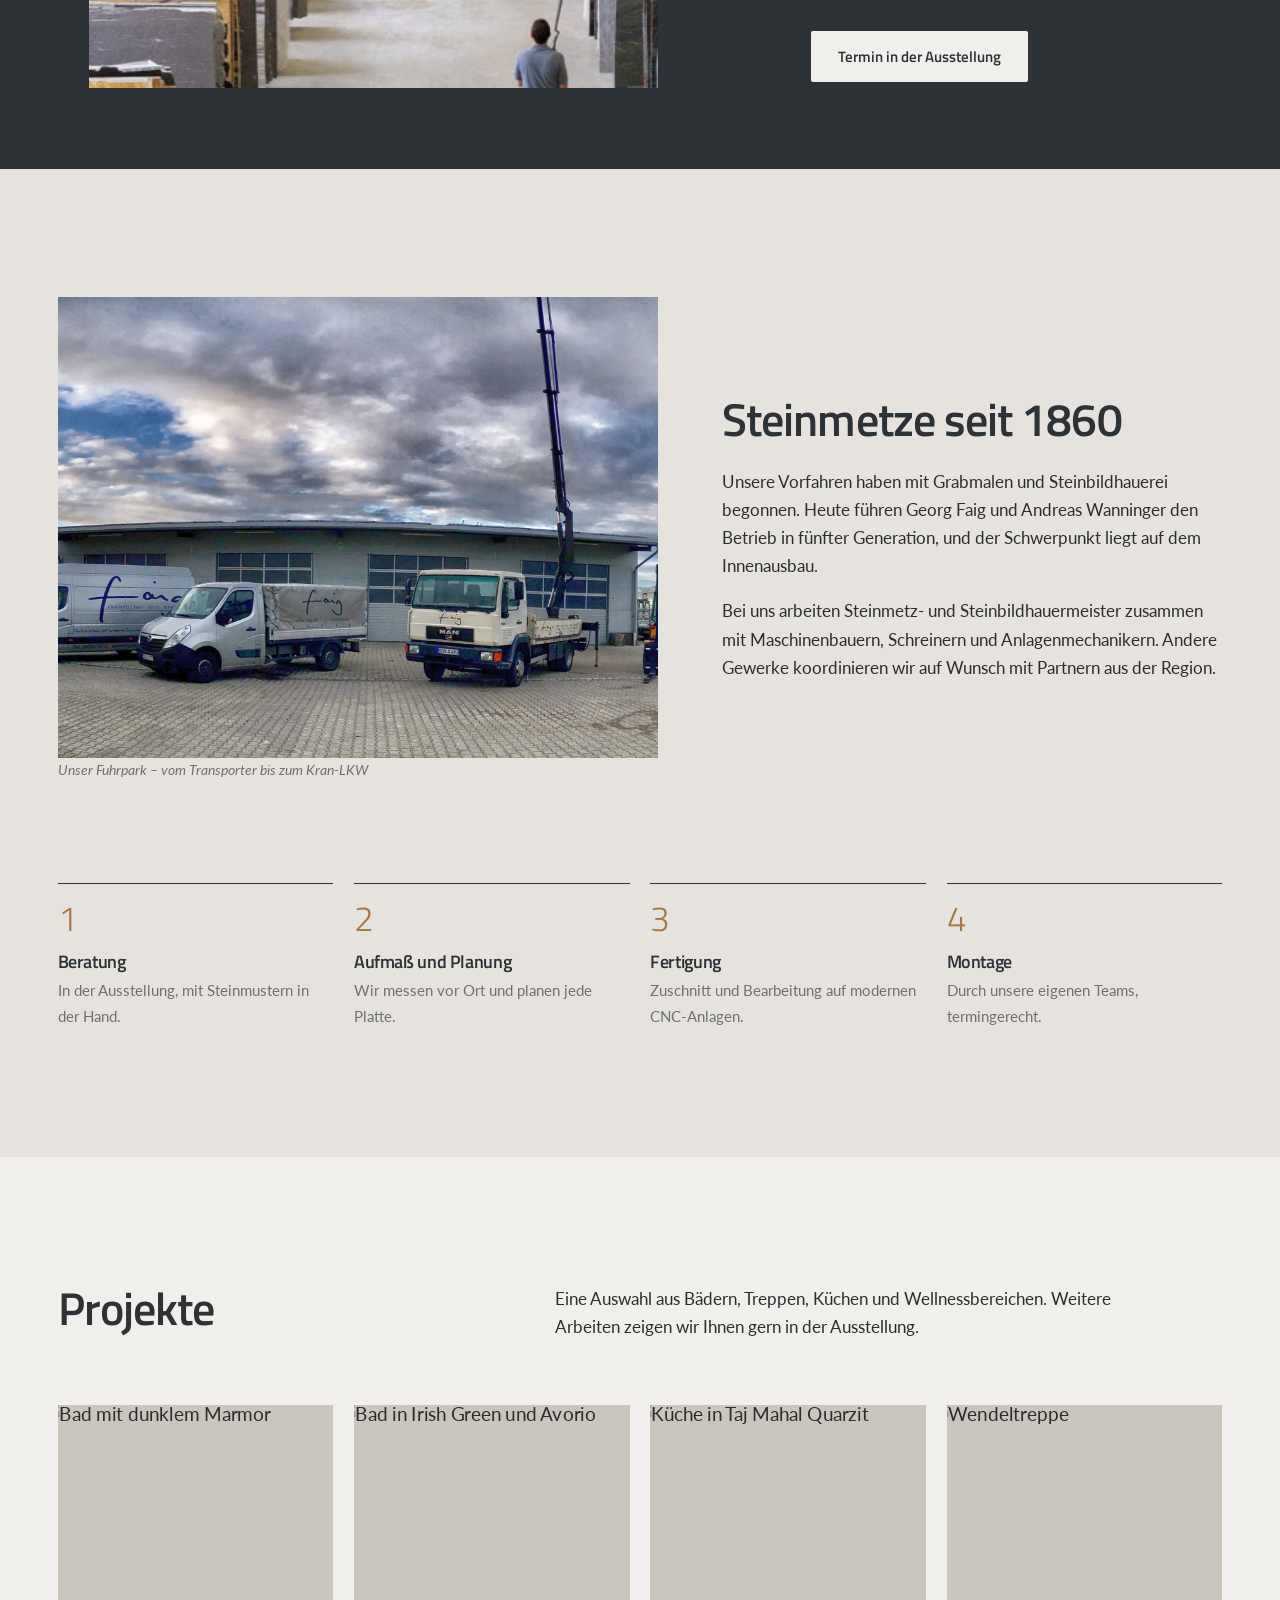
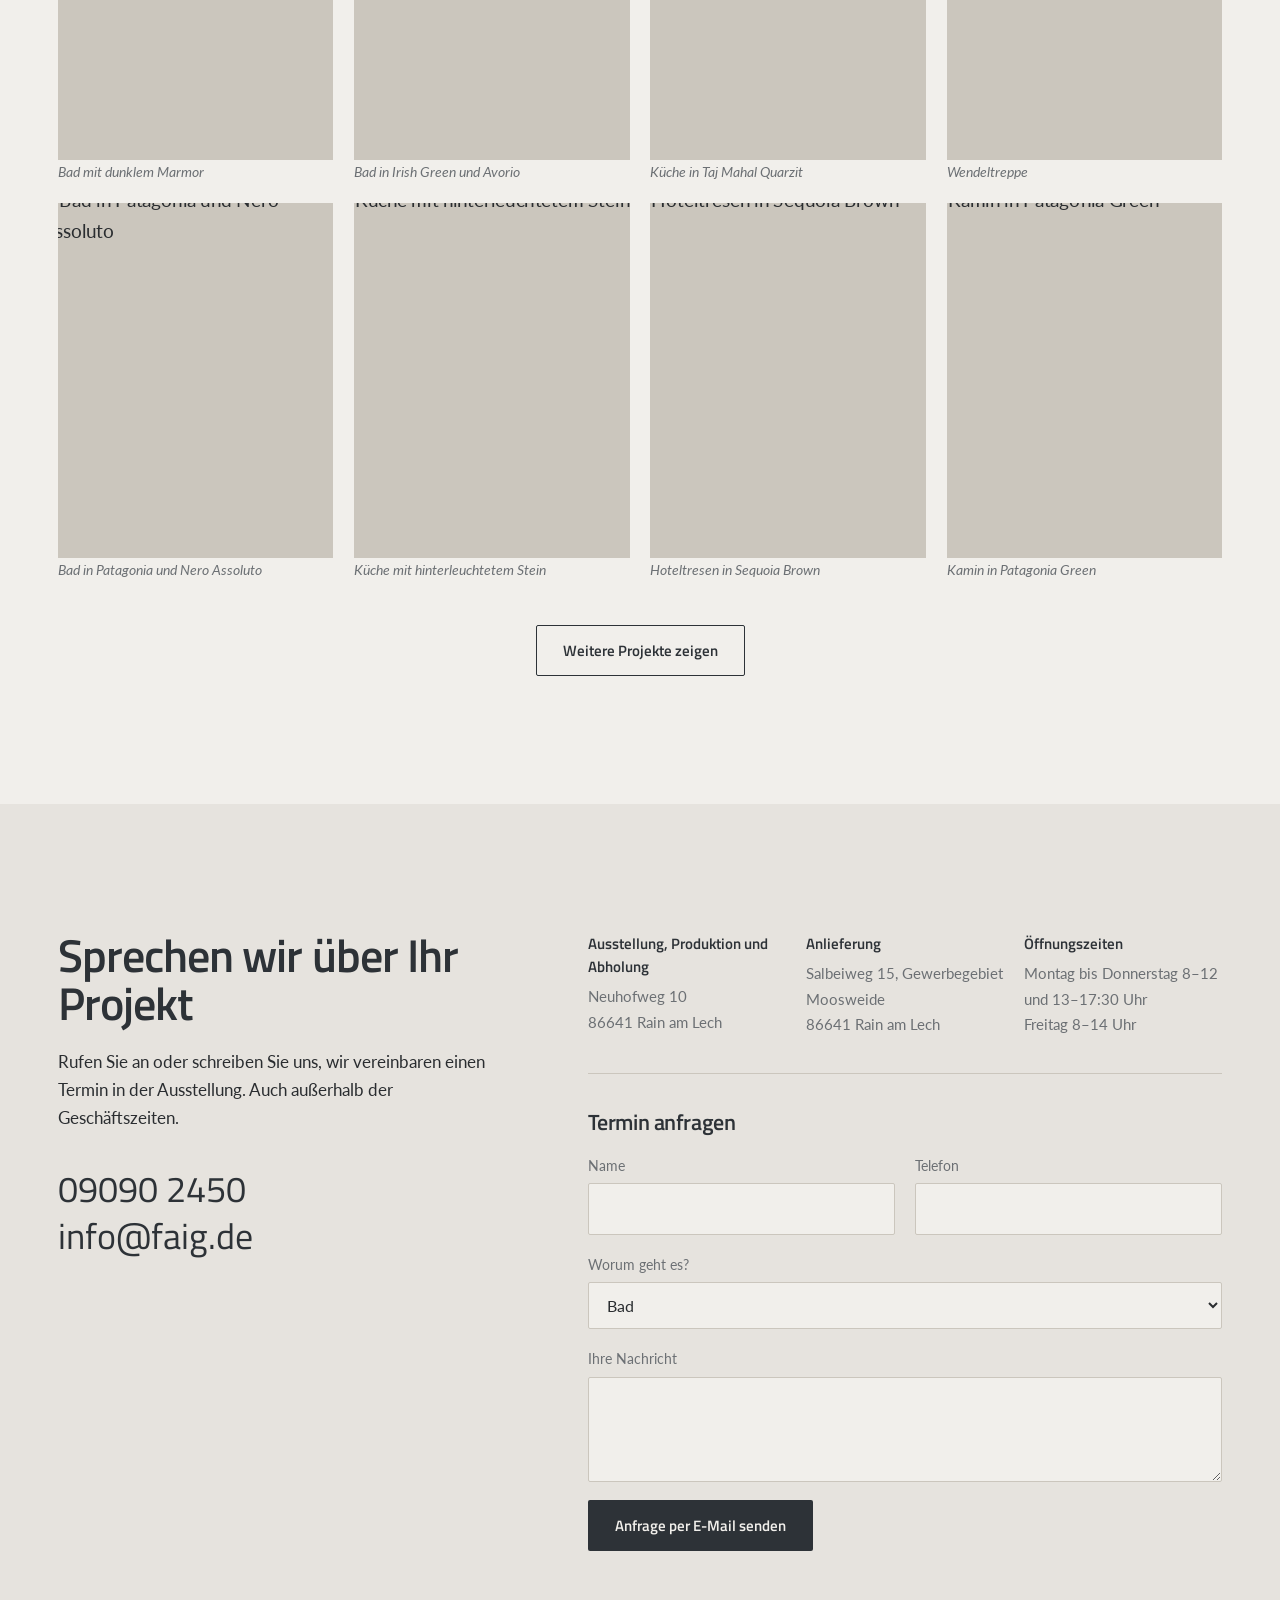
==== commit 7b0067cf: "main + design2: high-res hall image in showroom, fleet image in About; design2 tour poster updated C" ====
--- a/index.html
+++ b/index.html
@@ -169,7 +169,7 @@
 
 <!-- AUSSTELLUNG -->
 <section class="showroom" id="ausstellung">
-  <div class="showroom__media" id="showMedia"><img class="showroom__img" src="https://faig.de/wp-content/uploads/Rohplattenhalle-final-012_ret.jpg" alt="Rohplattenhalle mit Natursteinplatten in Rain am Lech" loading="lazy"></div>
+  <div class="showroom__media" id="showMedia"><img class="showroom__img" src="img/Rohplattenhalle-gross.jpg" alt="Rohplattenhalle mit Natursteinplatten in Rain am Lech" loading="lazy"></div>
   <div class="showroom__panel">
     <h2>Den Stein vorher sehen</h2>
     <p>Im Materiallager in Rain am Lech wählen Sie Ihre Platte selbst aus. Naturstein aus nahezu allen Teilen der Welt, mit persönlicher Beratung.</p>
@@ -186,7 +186,7 @@
 <!-- UNTERNEHMEN -->
 <section class="block" id="unternehmen">
   <div class="about">
-    <figure class="about__pic"><img src="https://faig.de/wp-content/uploads/Georg-Faig-und-Andreas-Wanninger-Unternehmen.jpg" alt="Georg Faig und Andreas Wanninger vor einer Natursteinplatte" loading="lazy"><figcaption>Georg Faig und Andreas Wanninger</figcaption></figure>
+    <figure class="about__pic"><img src="img/Faig-Fuhrpark.jpg" alt="Faig Fuhrpark mit Transportern, Kran-LKW und Gabelstaplern vor der Halle" loading="lazy"><figcaption>Unser Fuhrpark – vom Transporter bis zum Kran-LKW</figcaption></figure>
     <div class="about__text">
       <h2>Steinmetze seit 1860</h2>
       <p>Unsere Vorfahren haben mit Grabmalen und Steinbildhauerei begonnen. Heute führen Georg Faig und Andreas Wanninger den Betrieb in fünfter Generation, und der Schwerpunkt liegt auf dem Innenausbau.</p>
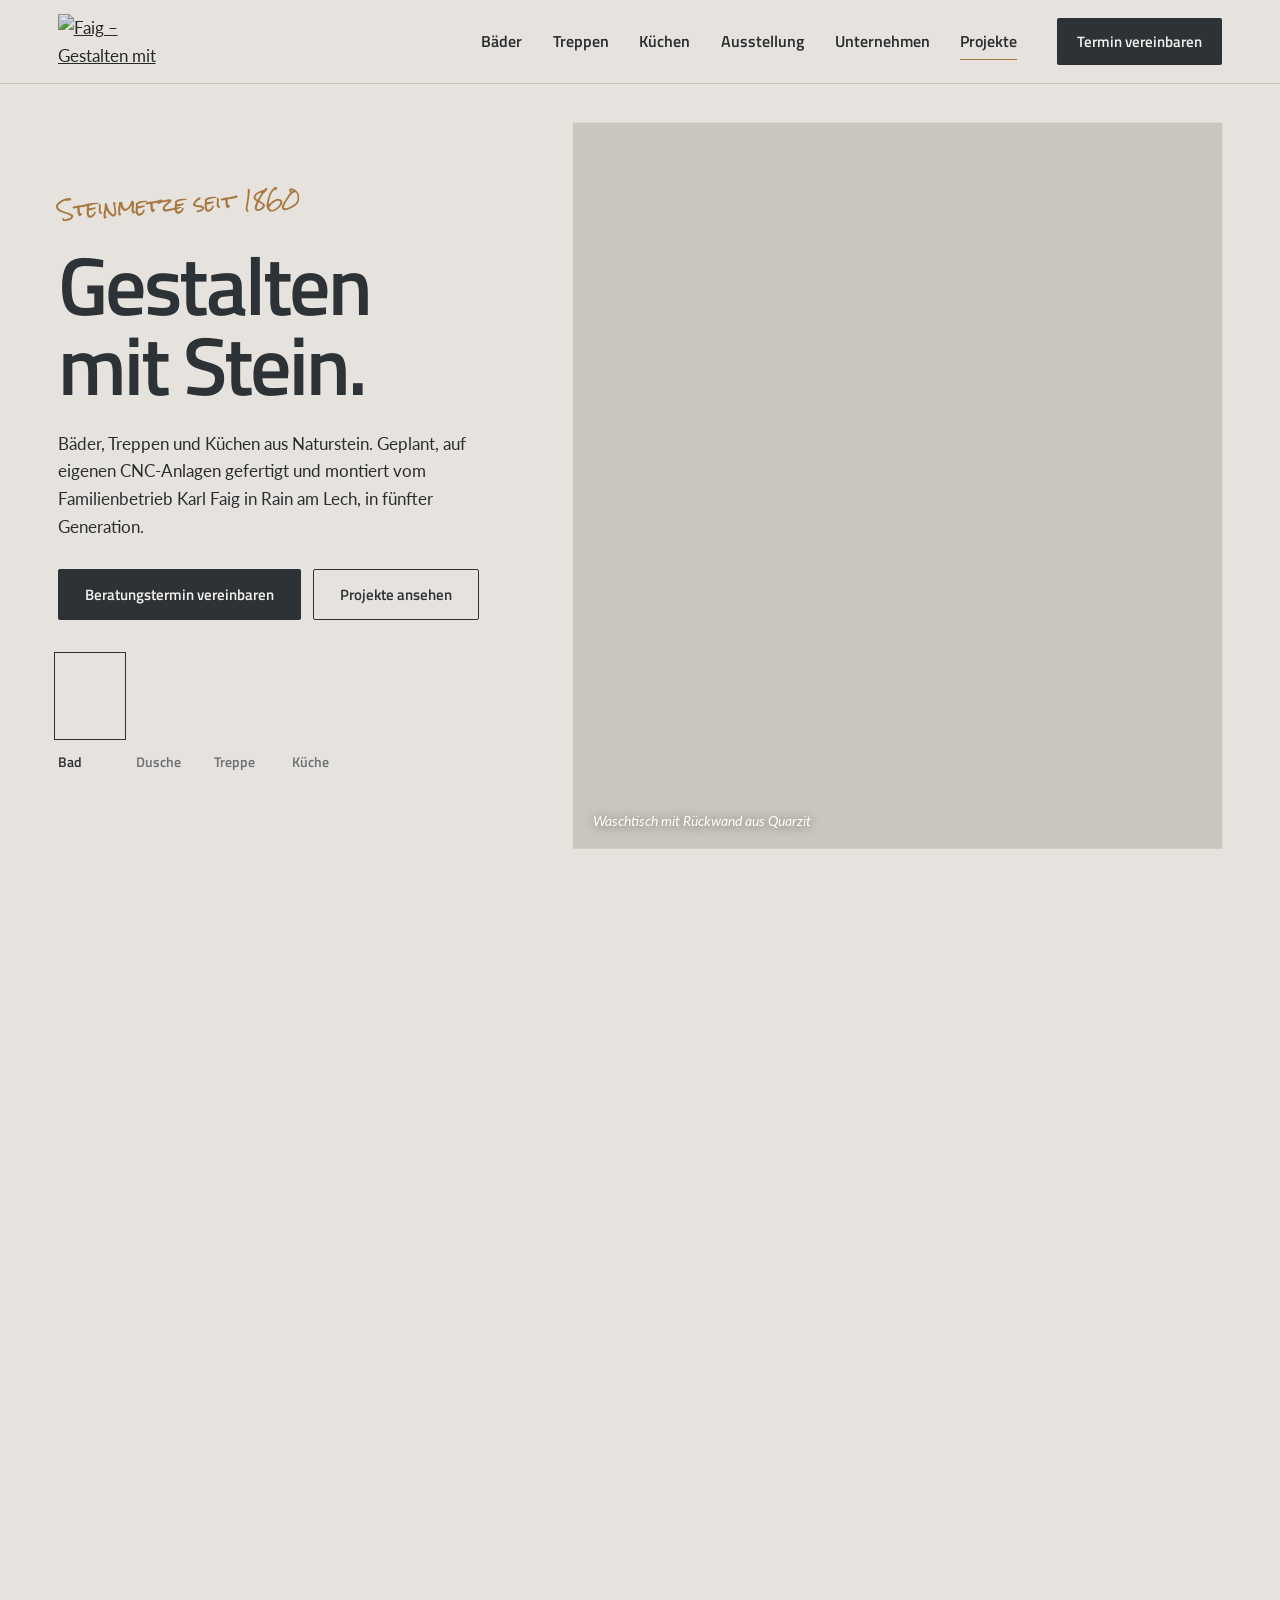
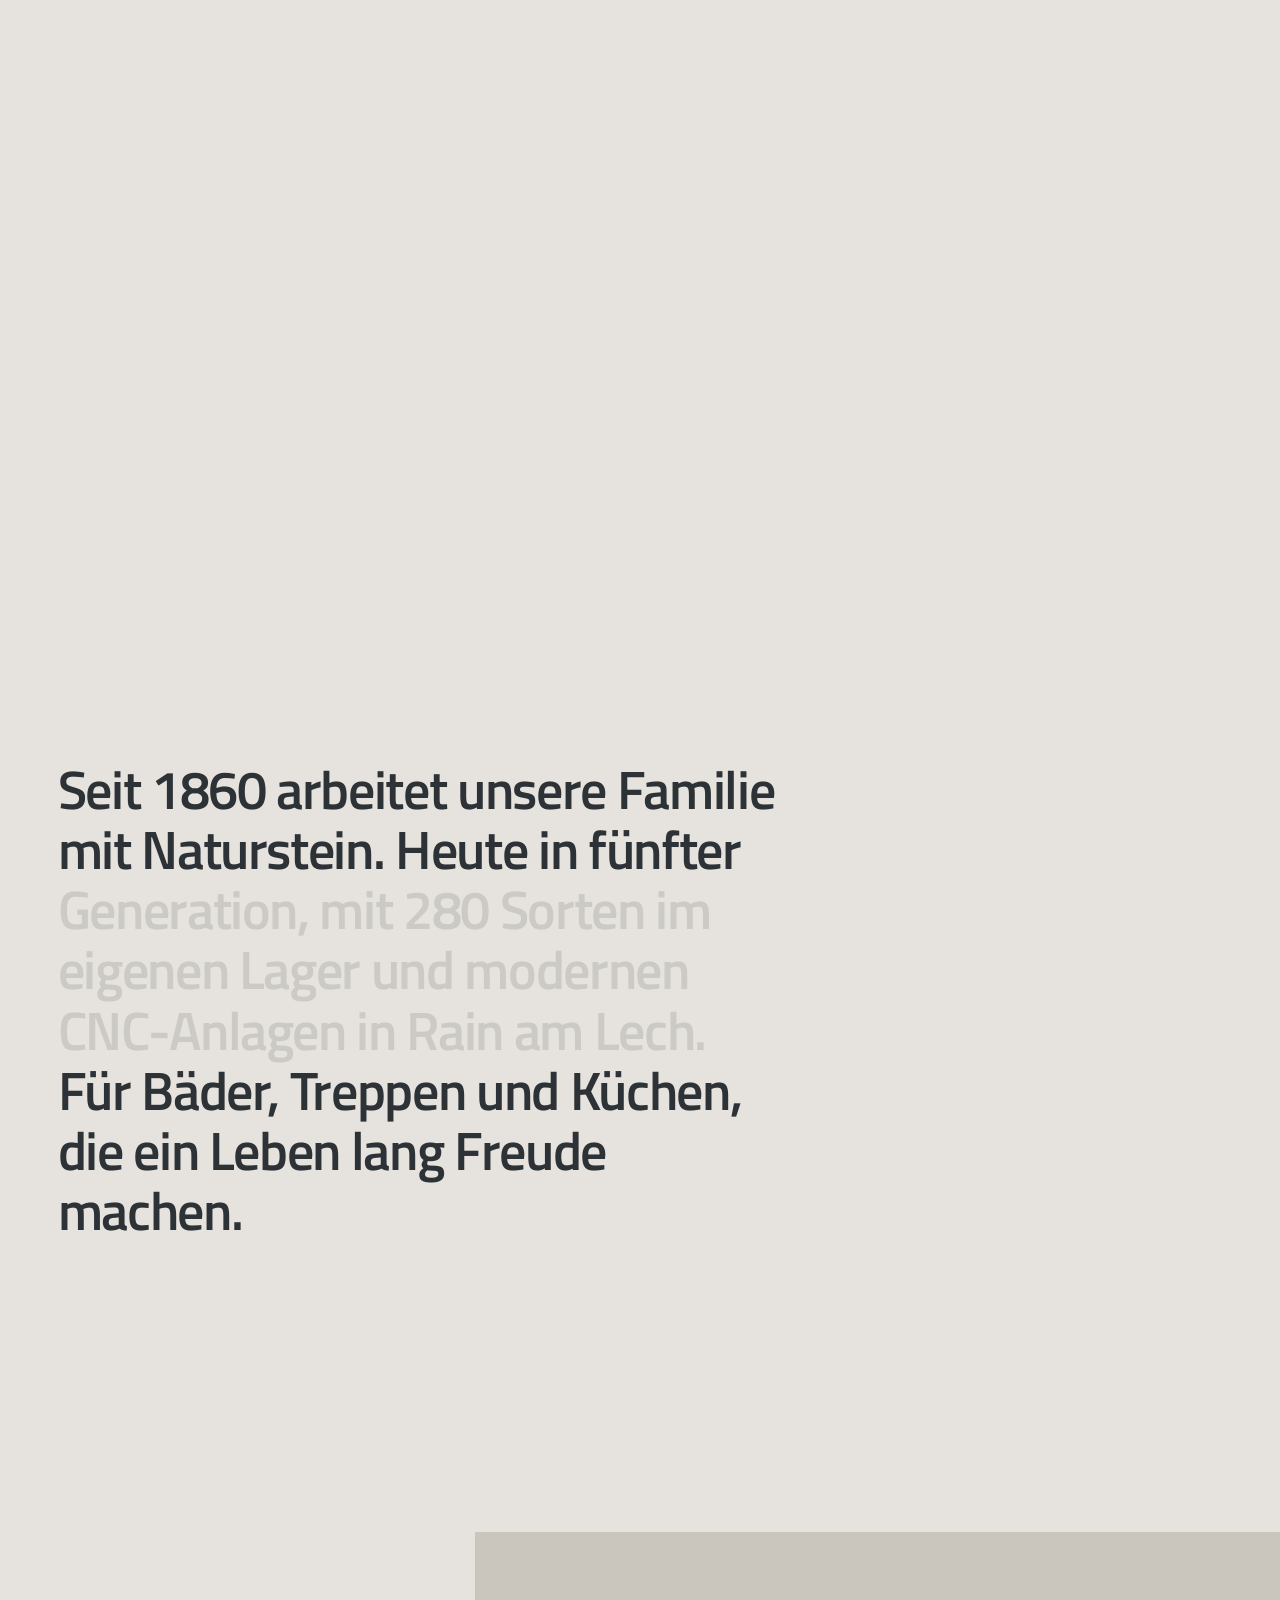
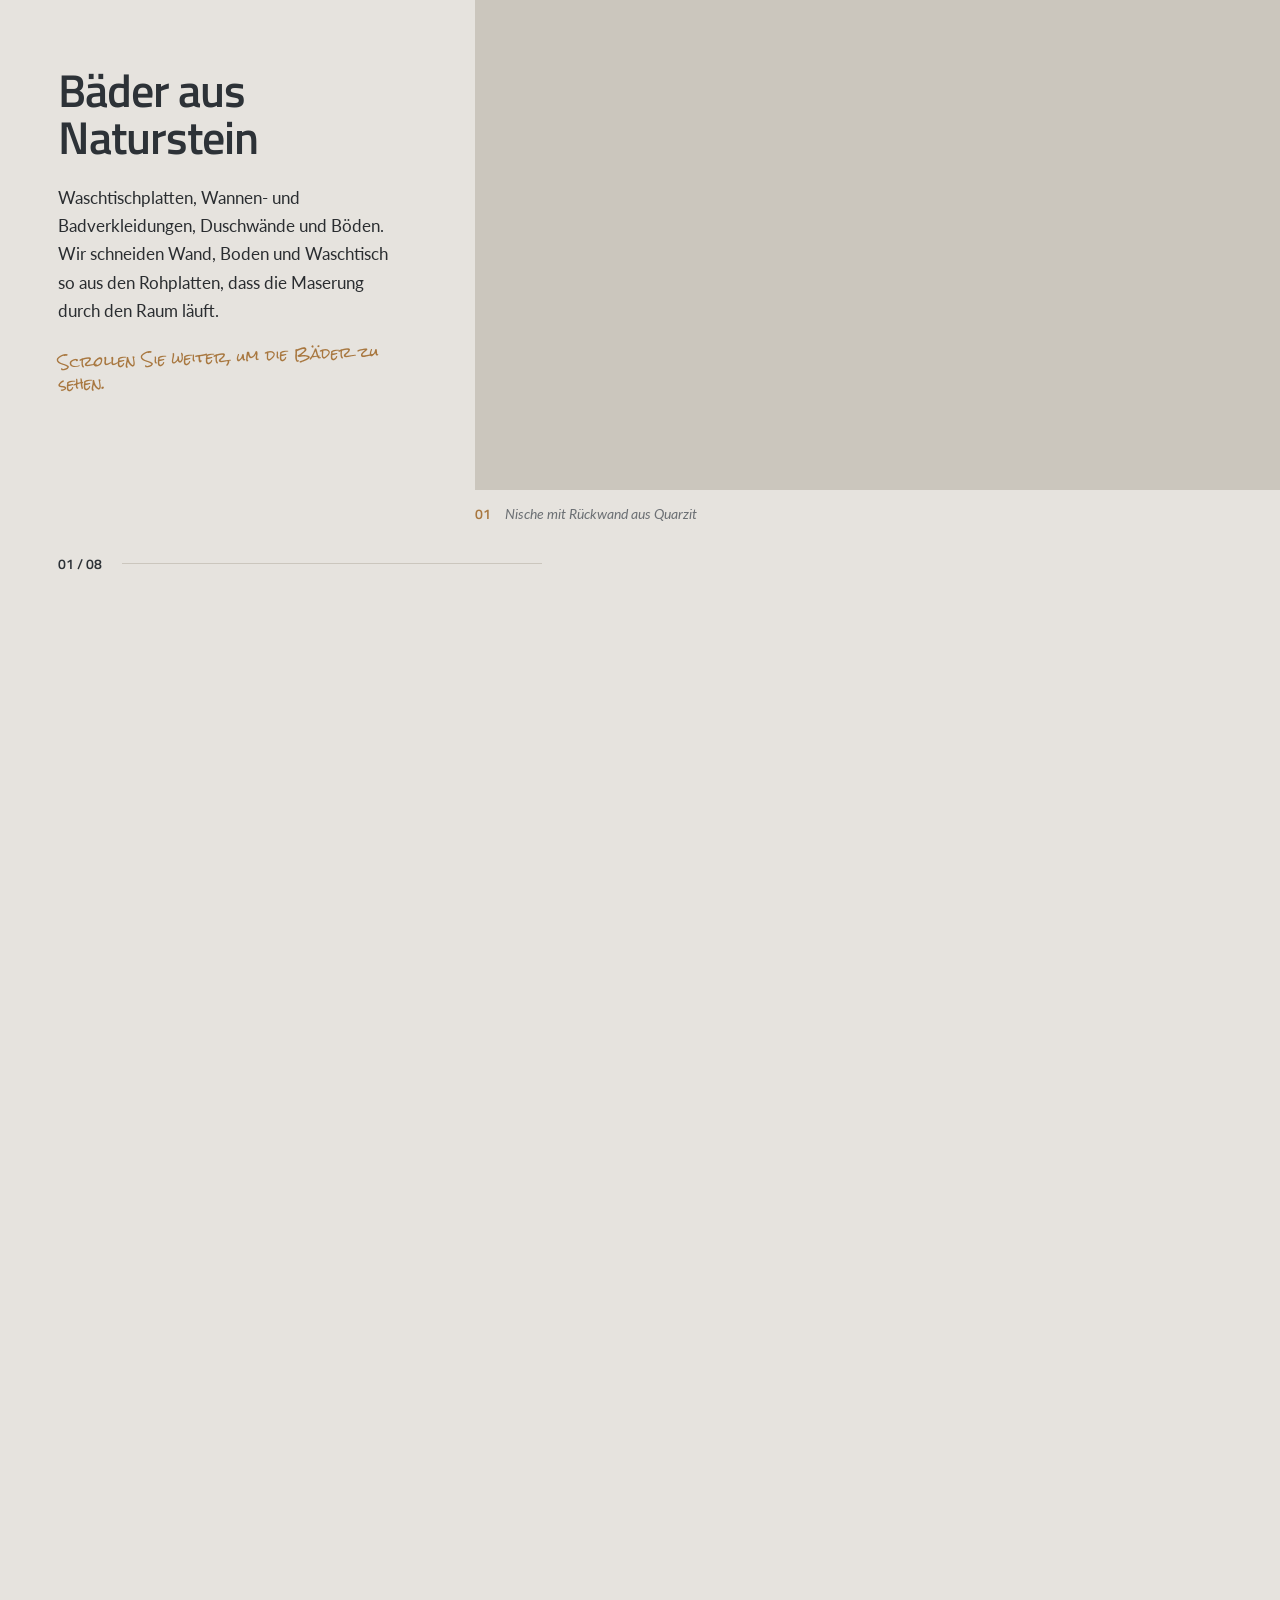
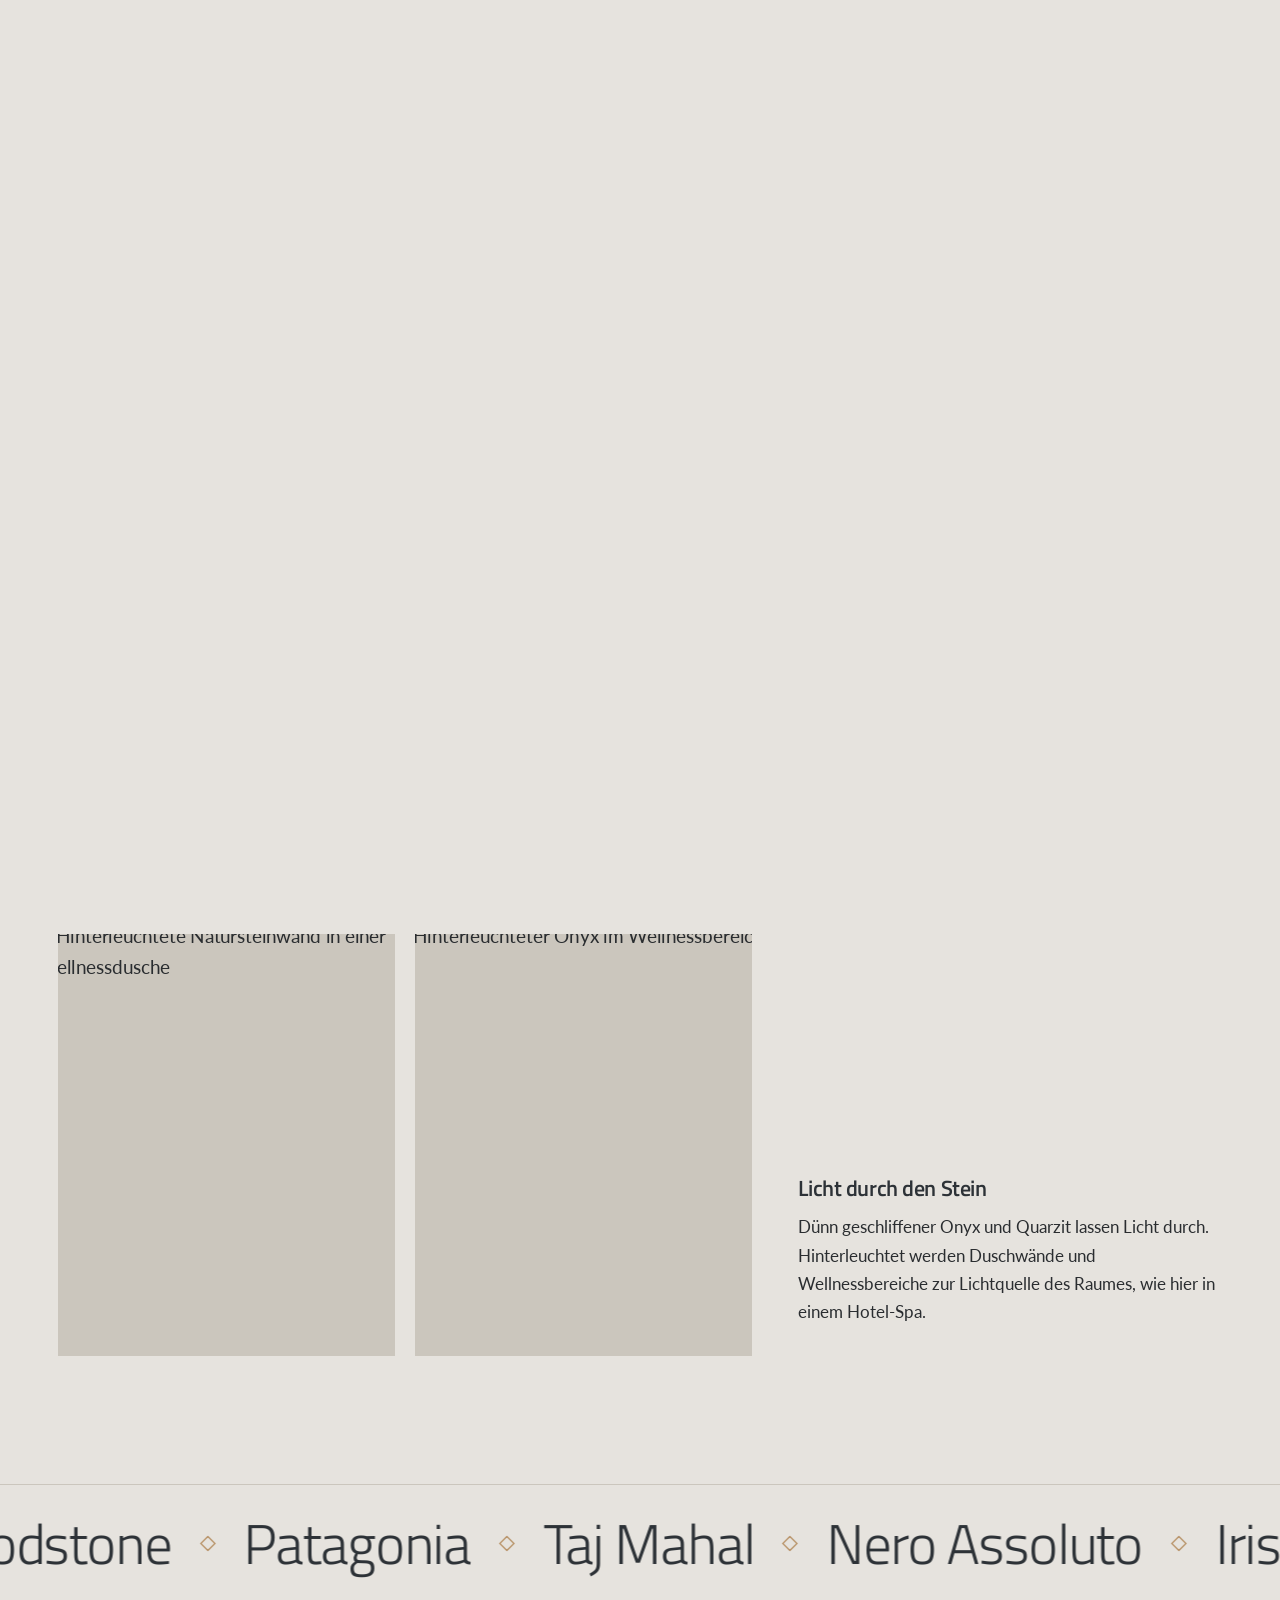
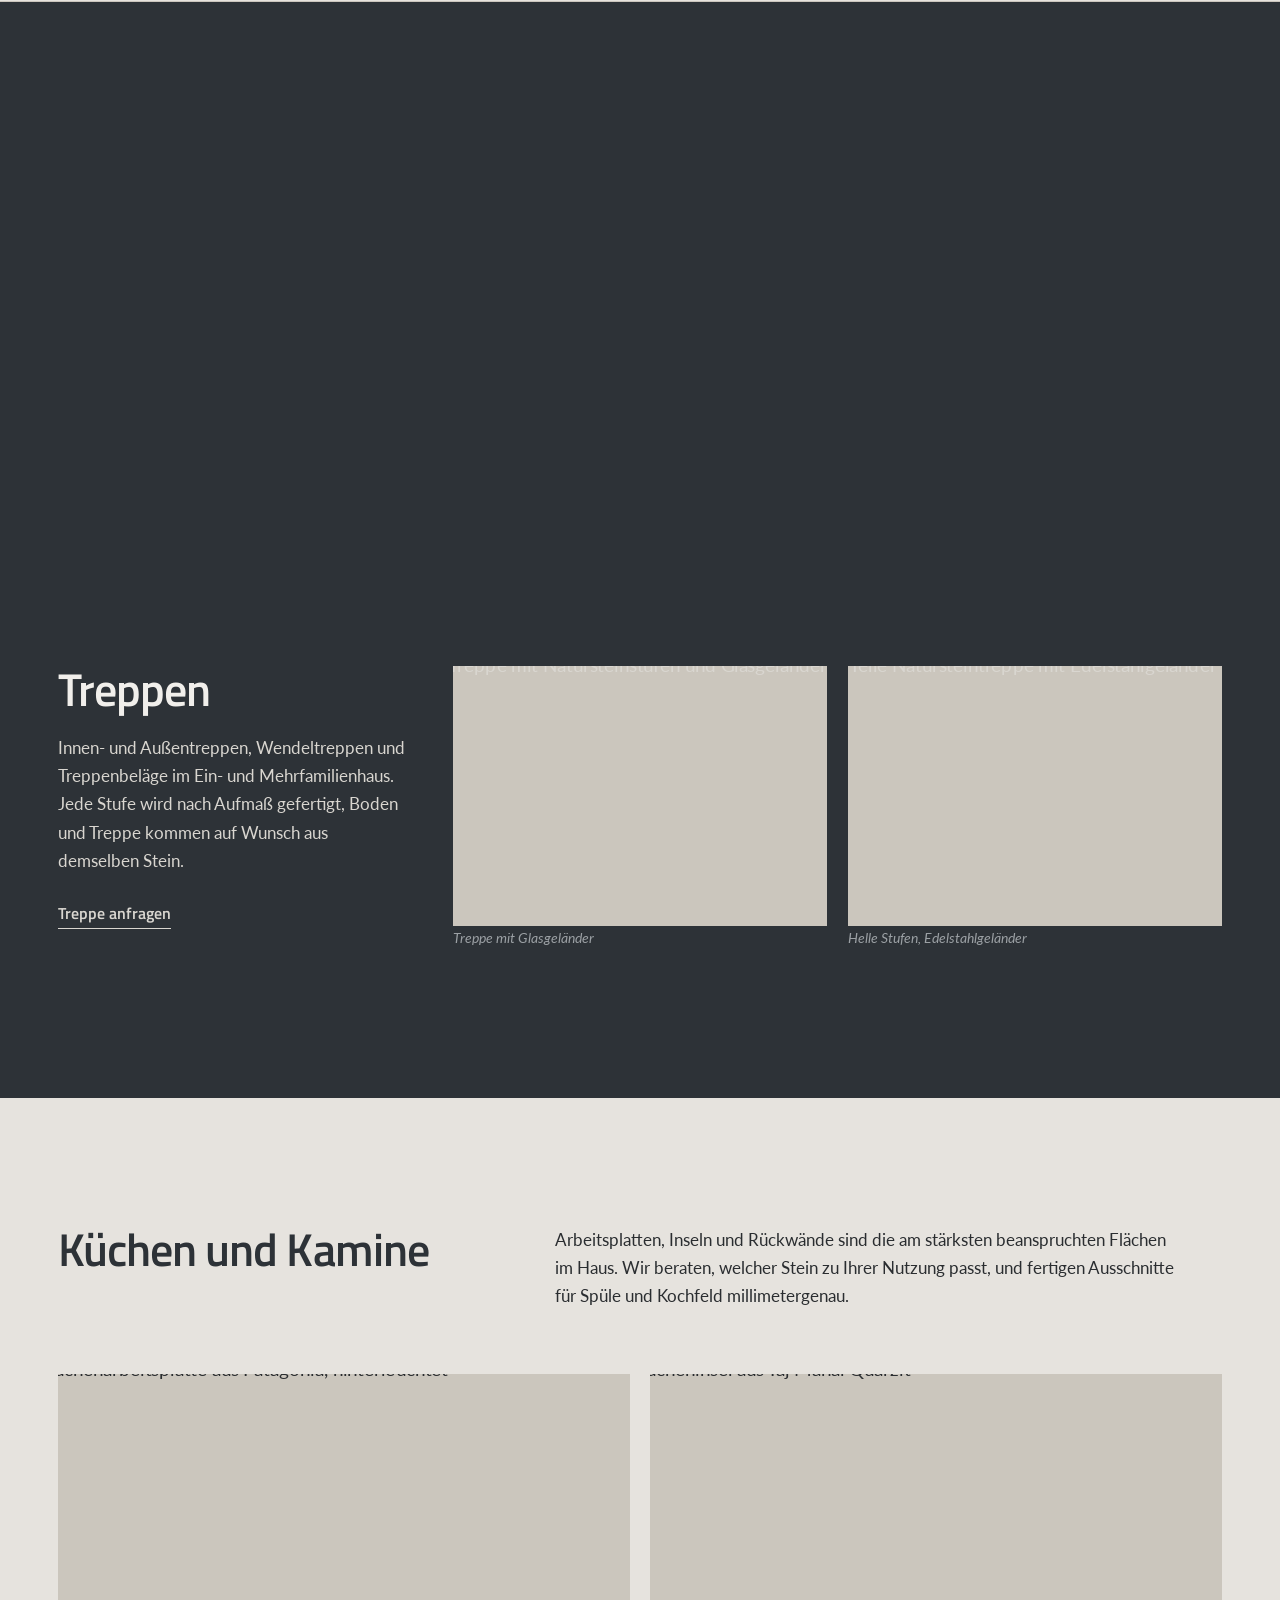
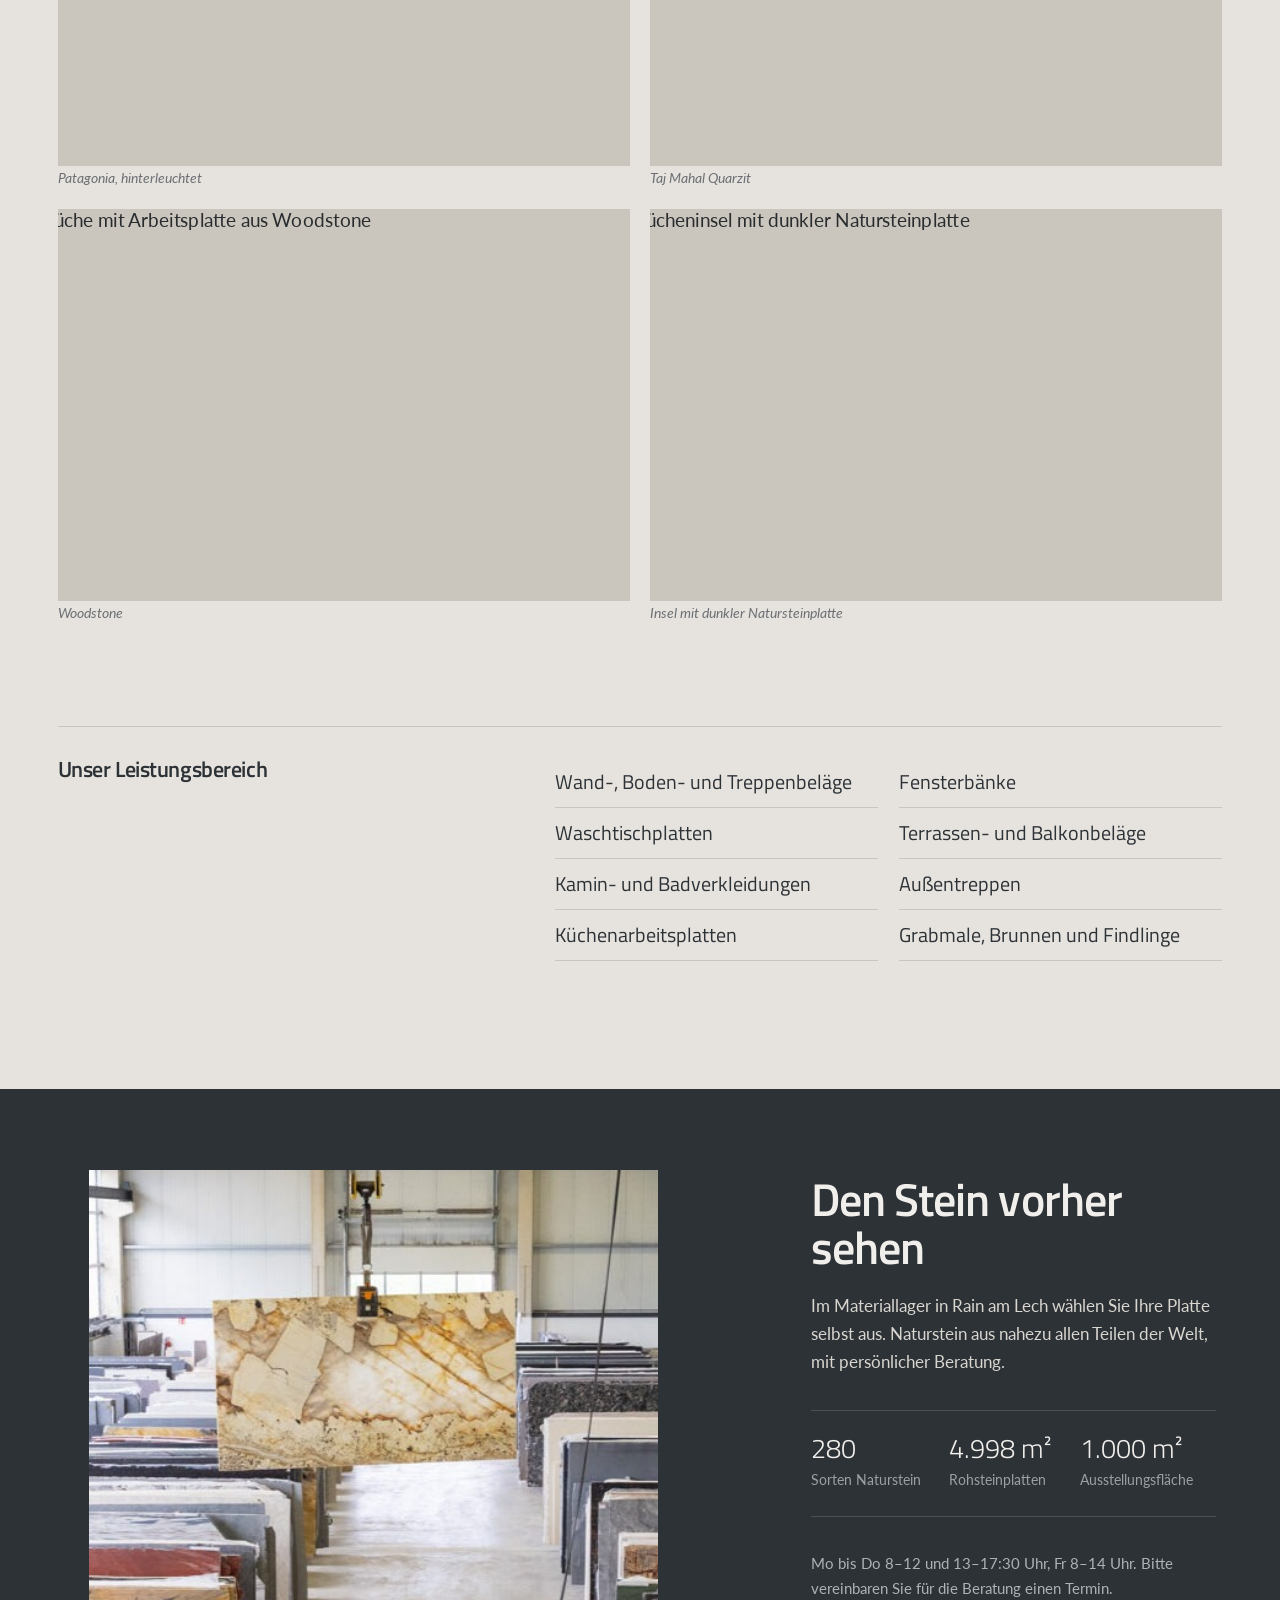
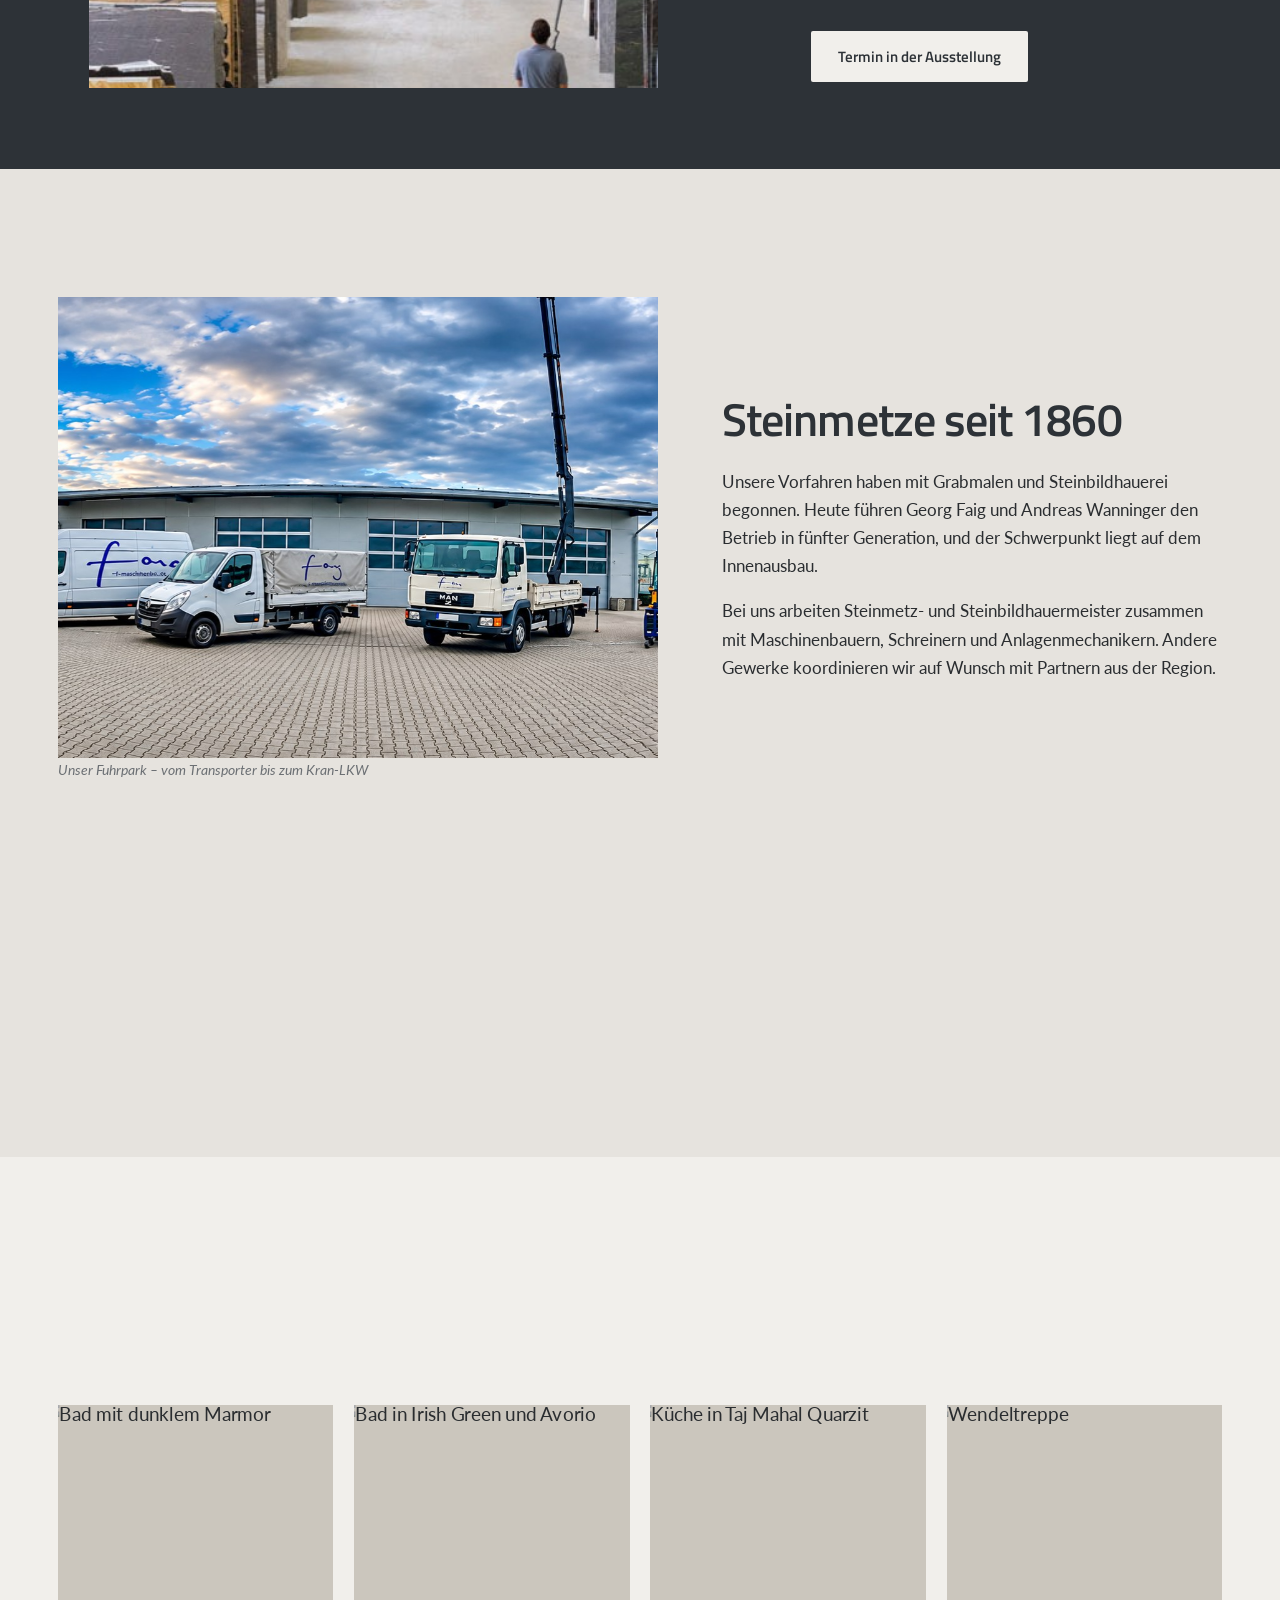
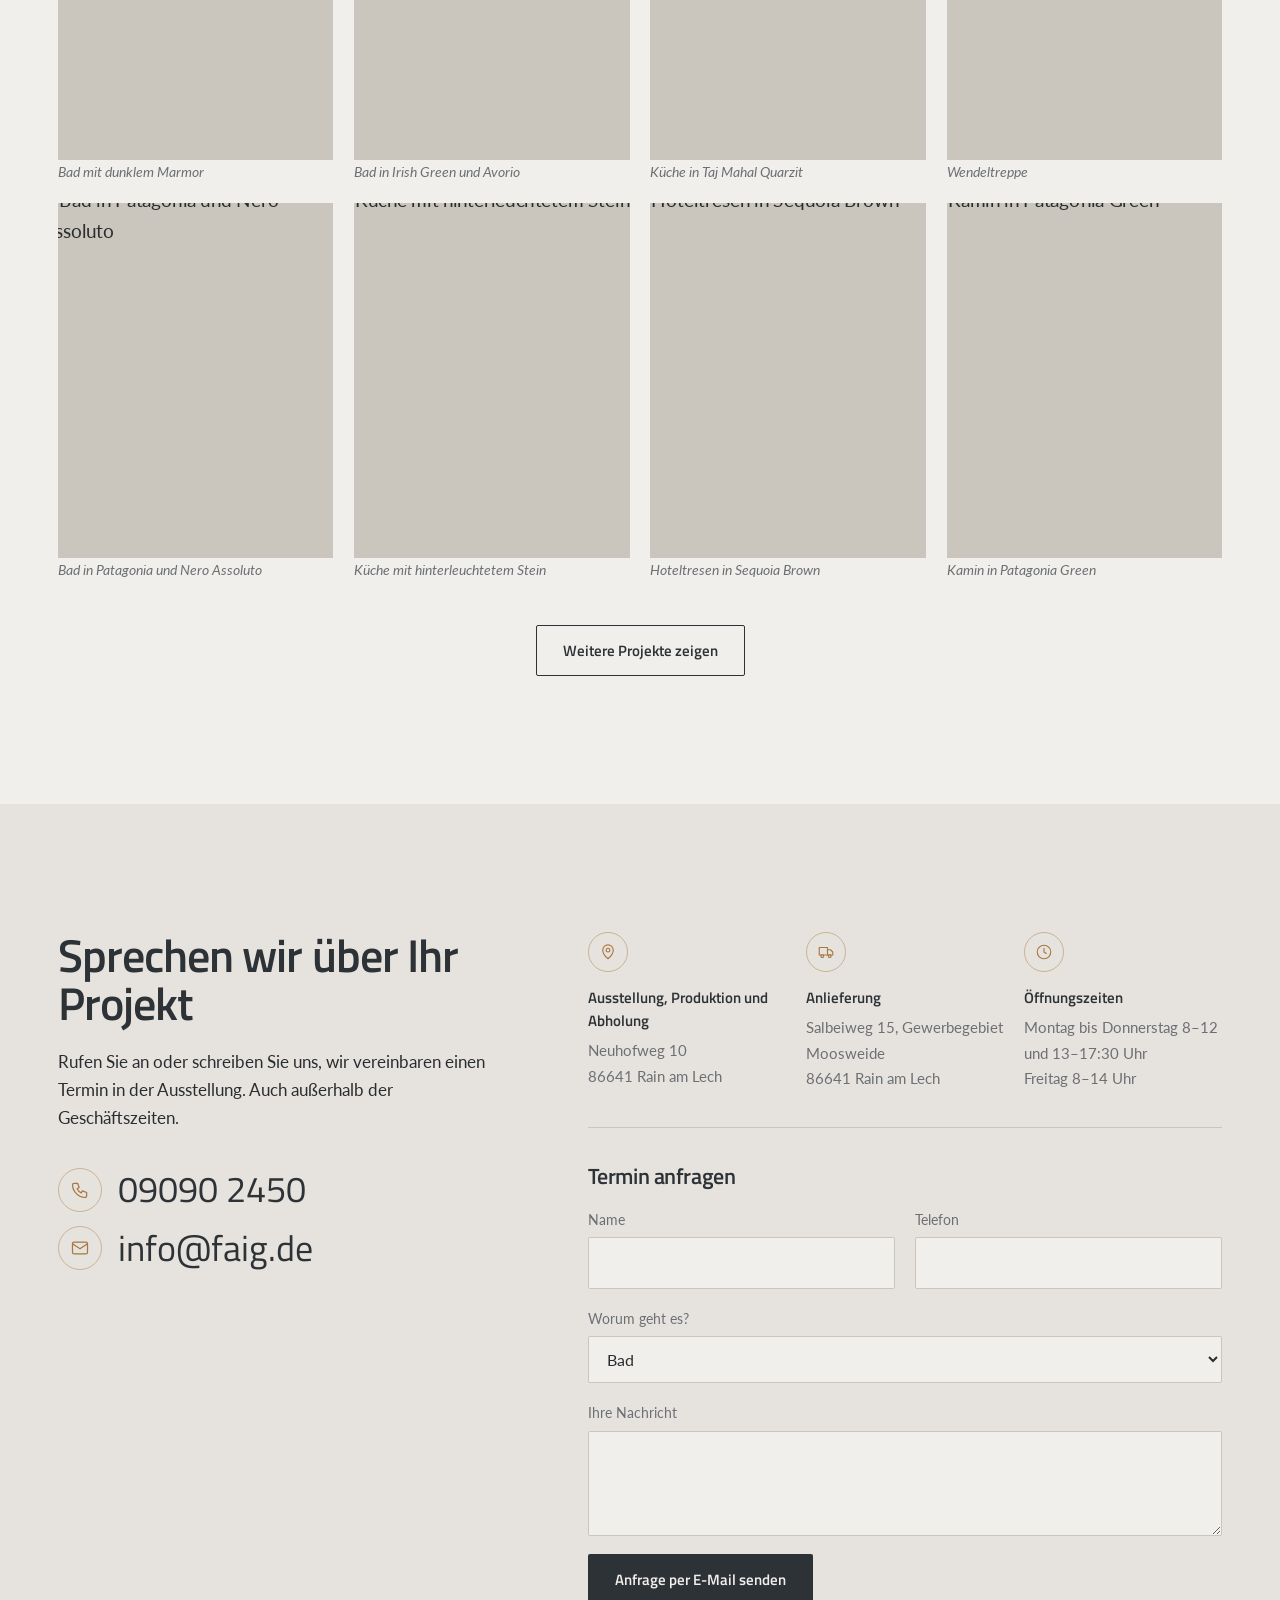
==== commit 668e8e6d: "design 1: icons for phone, email, addresses and opening hours in Kontakt Co-Authored-By: Claude Opus" ====
--- a/index.html
+++ b/index.html
@@ -217,14 +217,14 @@
   <div class="contact__lead">
     <h2>Sprechen wir über Ihr Projekt</h2>
     <p>Rufen Sie an oder schreiben Sie uns, wir vereinbaren einen Termin in der Ausstellung. Auch außerhalb der Geschäftszeiten.</p>
-    <a class="contact__big" href="tel:+4990902450">09090 2450</a>
-    <a class="contact__big" href="mailto:info@faig.de">info@faig.de</a>
+    <a class="contact__big" href="tel:+4990902450"><span class="ci" aria-hidden="true"><svg viewBox="0 0 24 24"><path d="M5 4h4l2 5-2.5 1.5a11 11 0 0 0 5 5L15 13l5 2v4a2 2 0 0 1-2 2A16 16 0 0 1 3 6a2 2 0 0 1 2-2"/></svg></span>09090 2450</a>
+    <a class="contact__big" href="mailto:info@faig.de"><span class="ci" aria-hidden="true"><svg viewBox="0 0 24 24"><rect x="3" y="5" width="18" height="14" rx="2"/><path d="m3 7 9 6 9-6"/></svg></span>info@faig.de</a>
   </div>
   <div class="contact__side">
     <dl class="addr">
-      <div><dt>Ausstellung, Produktion und Abholung</dt><dd>Neuhofweg 10<br>86641 Rain am Lech</dd></div>
-      <div><dt>Anlieferung</dt><dd>Salbeiweg 15, Gewerbegebiet Moosweide<br>86641 Rain am Lech</dd></div>
-      <div><dt>Öffnungszeiten</dt><dd>Montag bis Donnerstag 8–12 und 13–17:30 Uhr<br>Freitag 8–14 Uhr</dd></div>
+      <div><span class="ci" aria-hidden="true"><svg viewBox="0 0 24 24"><path d="M12 21s7-6.2 7-11.5a7 7 0 1 0-14 0C5 14.8 12 21 12 21z"/><circle cx="12" cy="9.5" r="2.5"/></svg></span><dt>Ausstellung, Produktion und Abholung</dt><dd>Neuhofweg 10<br>86641 Rain am Lech</dd></div>
+      <div><span class="ci" aria-hidden="true"><svg viewBox="0 0 24 24"><path d="M3 6h11v10H3z"/><path d="M14 9h4l3 3v4h-7"/><circle cx="7" cy="17.5" r="1.8"/><circle cx="17" cy="17.5" r="1.8"/></svg></span><dt>Anlieferung</dt><dd>Salbeiweg 15, Gewerbegebiet Moosweide<br>86641 Rain am Lech</dd></div>
+      <div><span class="ci" aria-hidden="true"><svg viewBox="0 0 24 24"><circle cx="12" cy="12" r="9"/><path d="M12 7v5l3 2"/></svg></span><dt>Öffnungszeiten</dt><dd>Montag bis Donnerstag 8–12 und 13–17:30 Uhr<br>Freitag 8–14 Uhr</dd></div>
     </dl>
     <form class="form" id="form">
       <h3>Termin anfragen</h3>
--- a/style.css
+++ b/style.css
@@ -244,6 +244,13 @@
 .addr{display:grid;grid-template-columns:repeat(3,1fr);gap:var(--gap);padding-bottom:36px;border-bottom:1px solid var(--rule);margin-bottom:36px}
 .addr dt{font:600 .95rem var(--display);color:var(--slate);margin-bottom:6px}
 .addr dd{font-size:.95rem;color:var(--muted)}
+.ci{flex:none;display:inline-grid;place-items:center;width:44px;height:44px;border-radius:50%;border:1px solid rgba(168,119,63,.45);color:var(--amber);transition:background .35s,color .35s,border-color .35s}
+.ci svg{width:20px;height:20px;fill:none;stroke:currentColor;stroke-width:1.5;stroke-linecap:round;stroke-linejoin:round}
+.contact__big{display:flex;align-items:center;gap:16px}
+.contact__big+.contact__big{margin-top:12px}
+.contact__big:hover .ci{background:var(--amber);border-color:var(--amber);color:#fff}
+.addr .ci{width:40px;height:40px;margin-bottom:14px}
+.addr .ci svg{width:18px;height:18px}
 .form{display:grid;grid-template-columns:1fr 1fr;gap:18px var(--gap)}
 .form h3{grid-column:1/-1}
 .form label{display:flex;flex-direction:column;gap:6px;font-size:.88rem;color:var(--muted)}
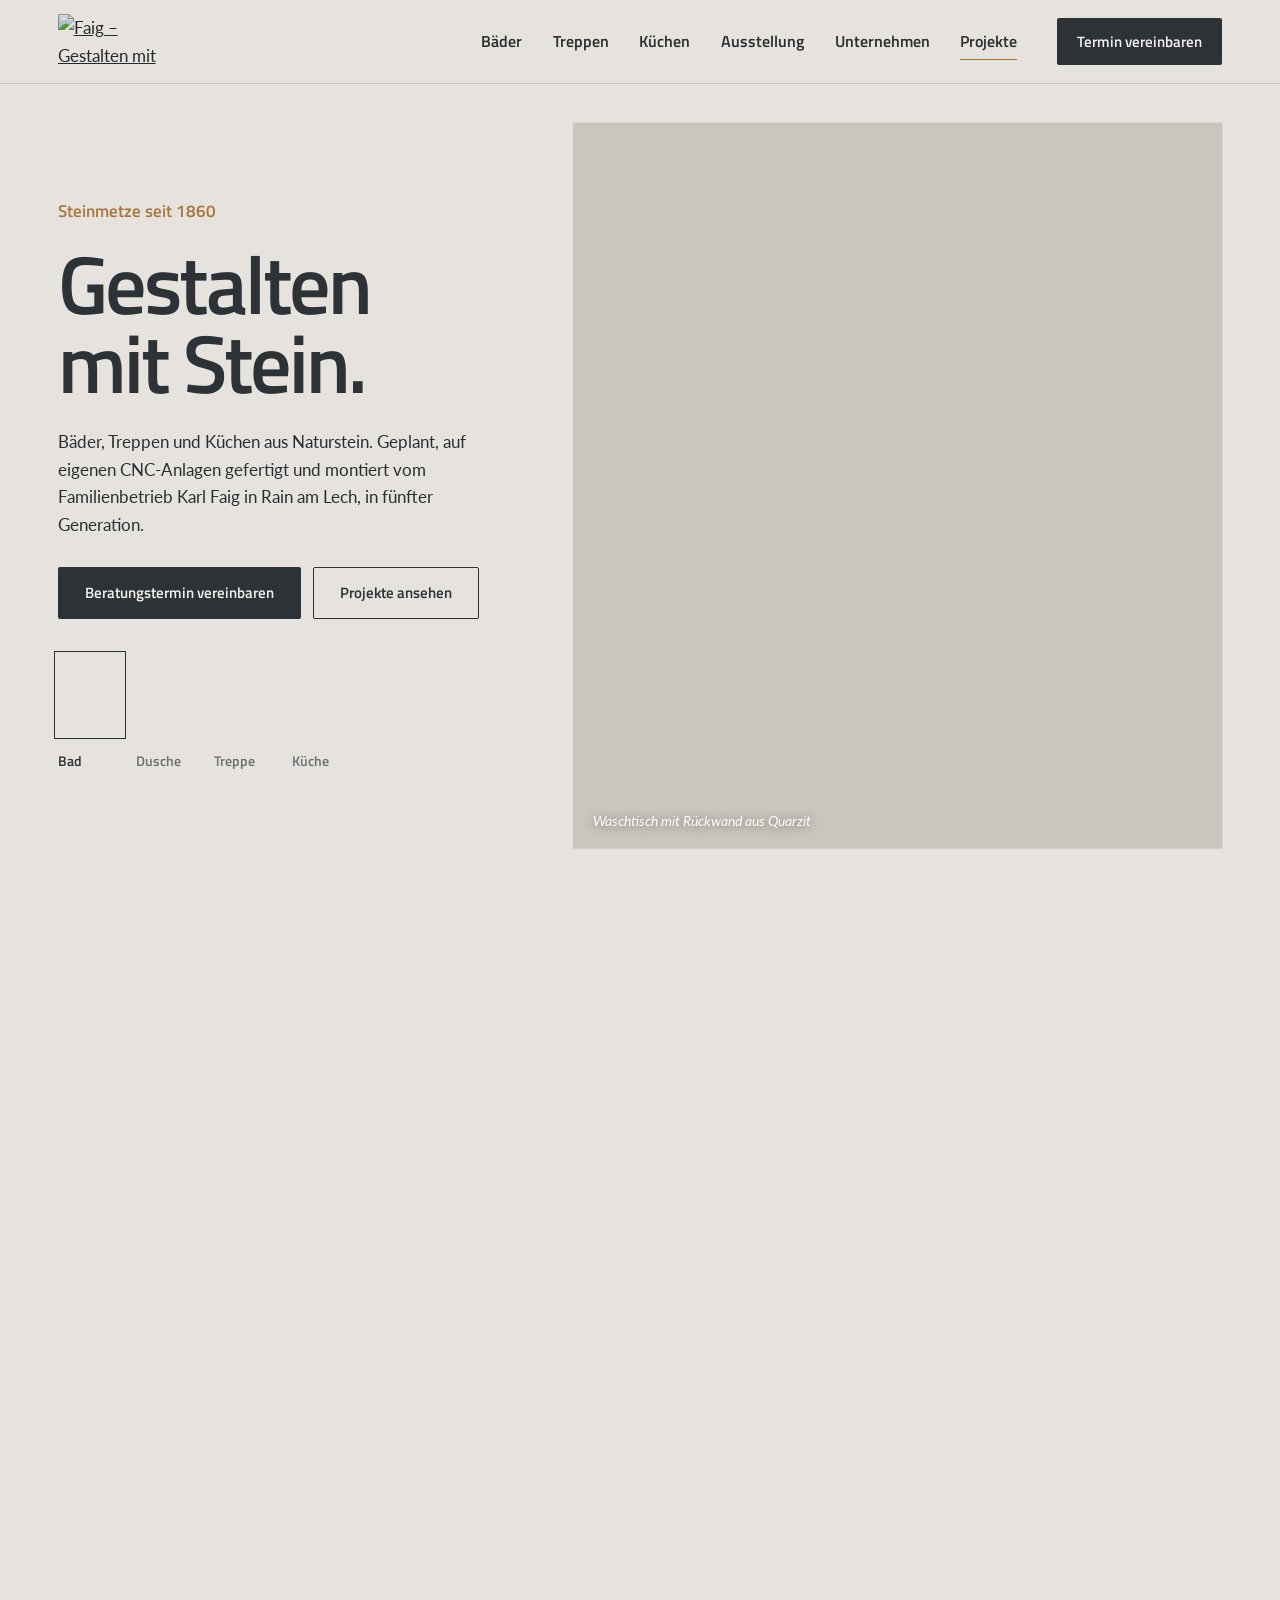
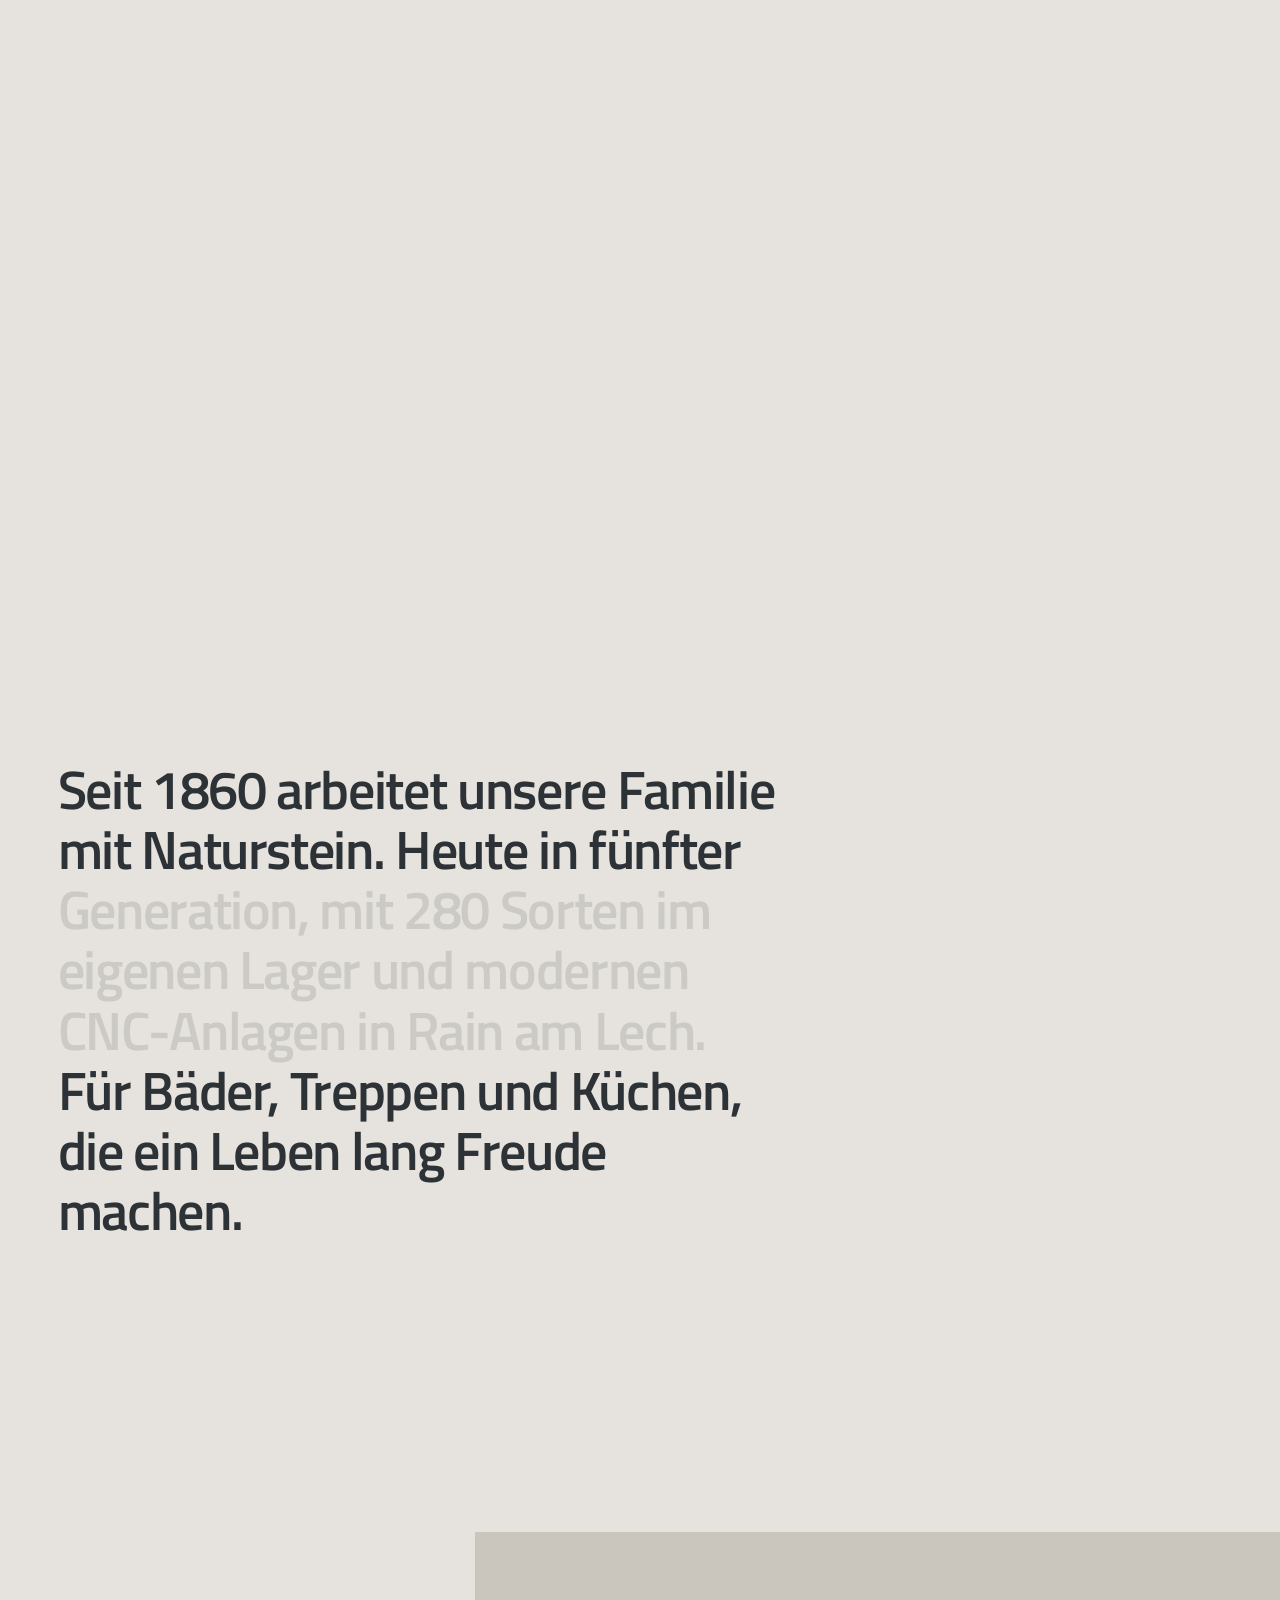
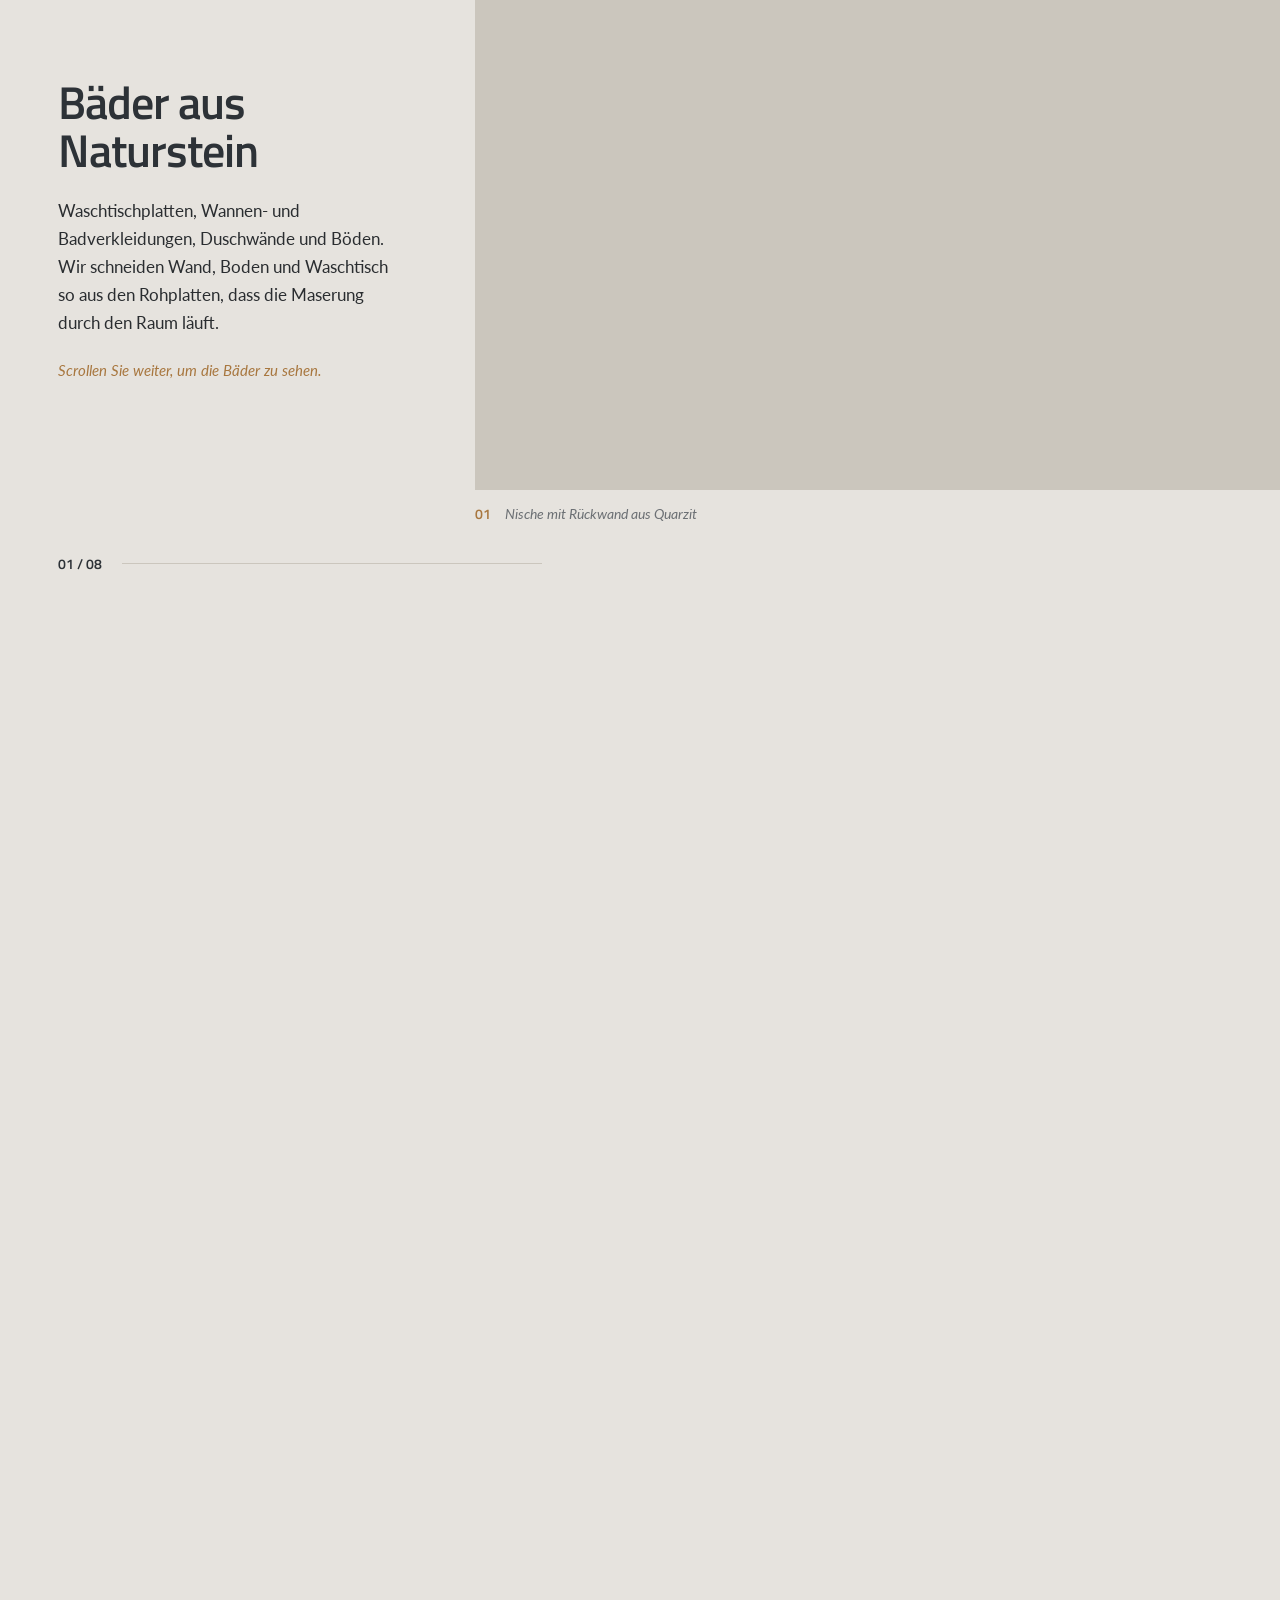
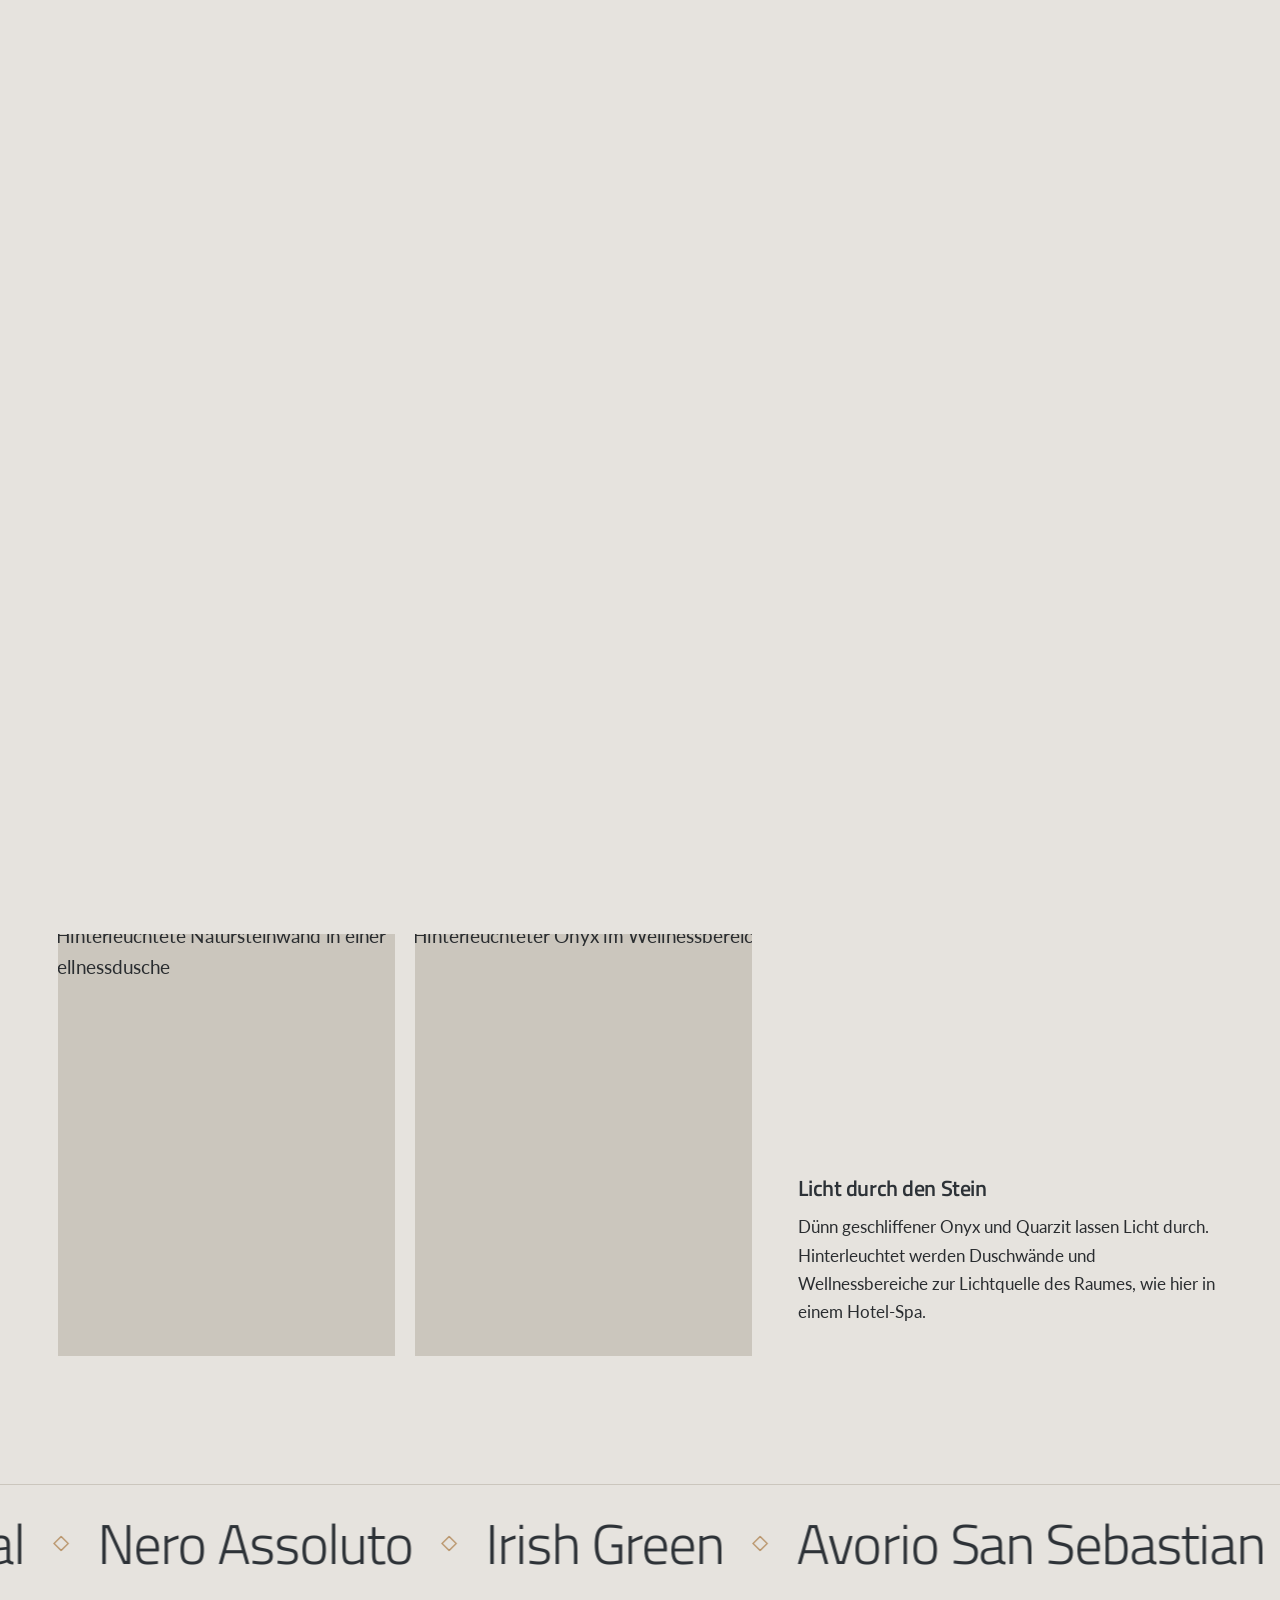
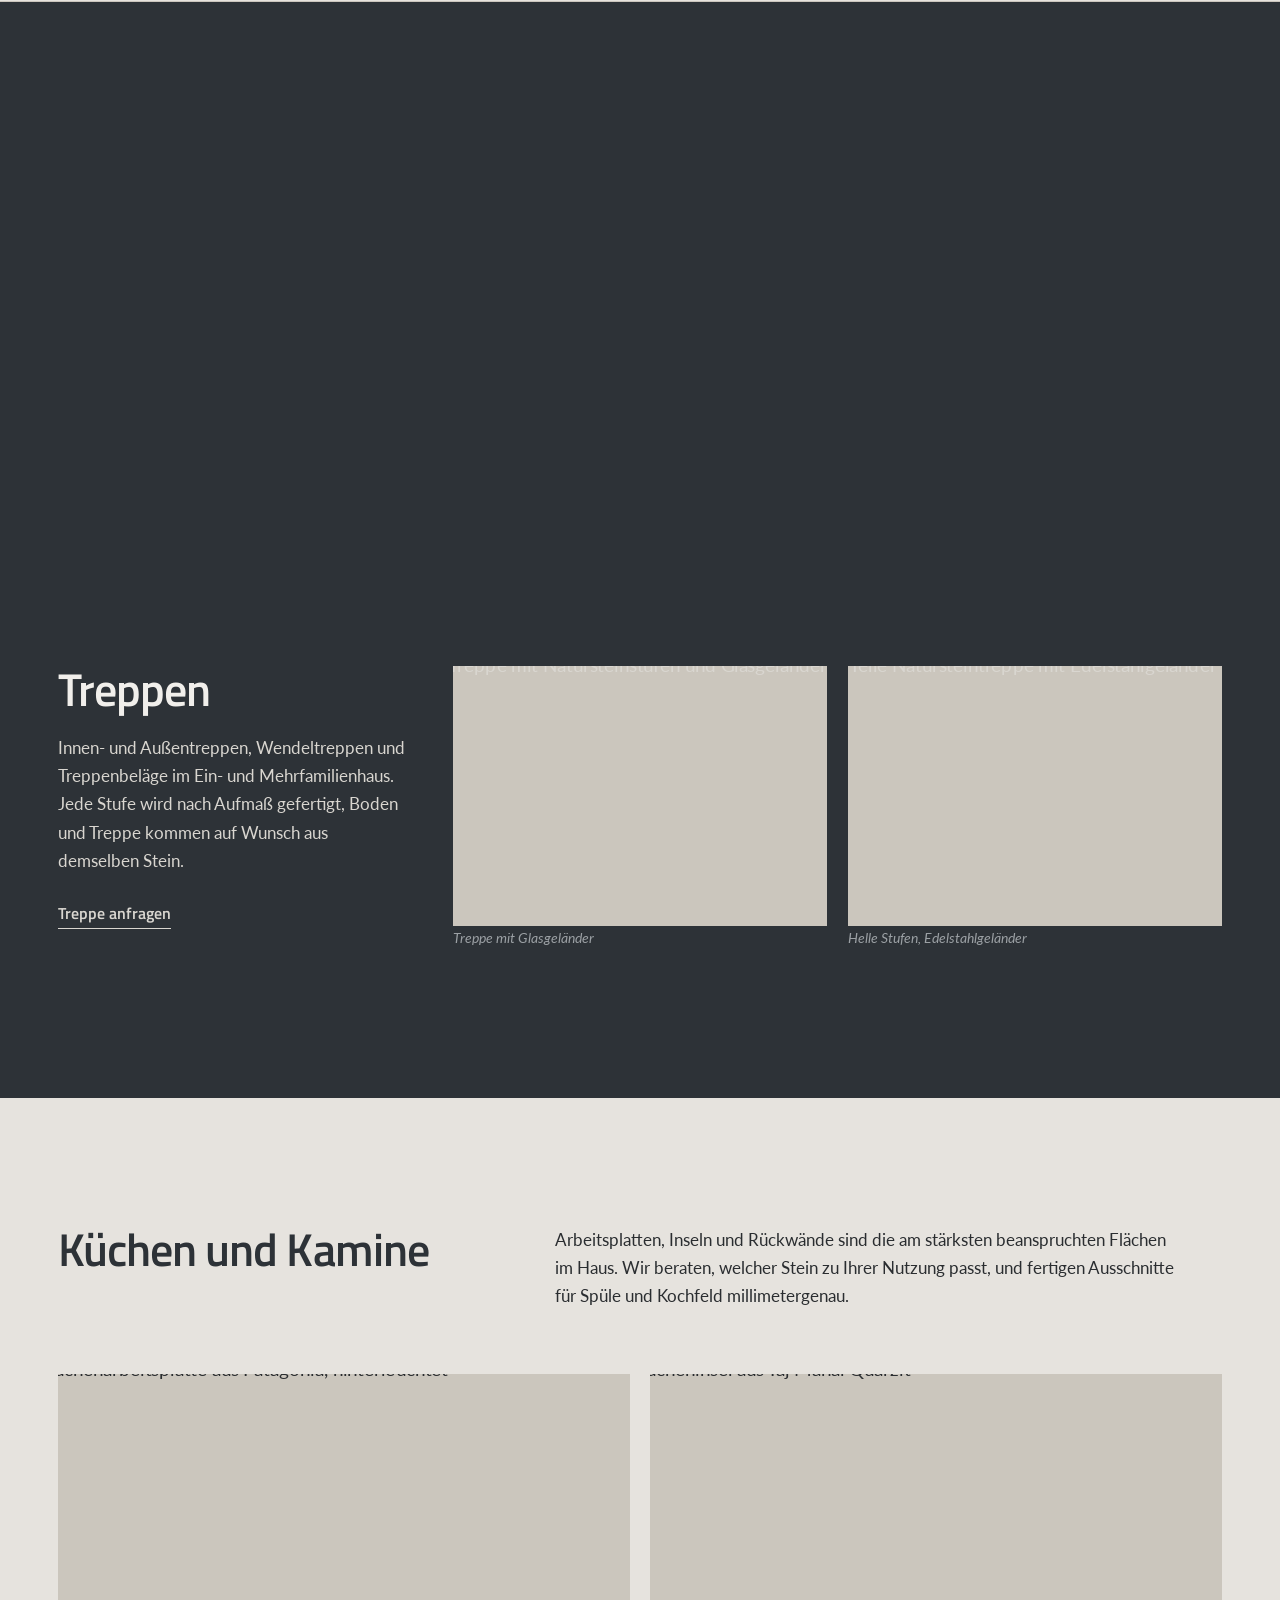
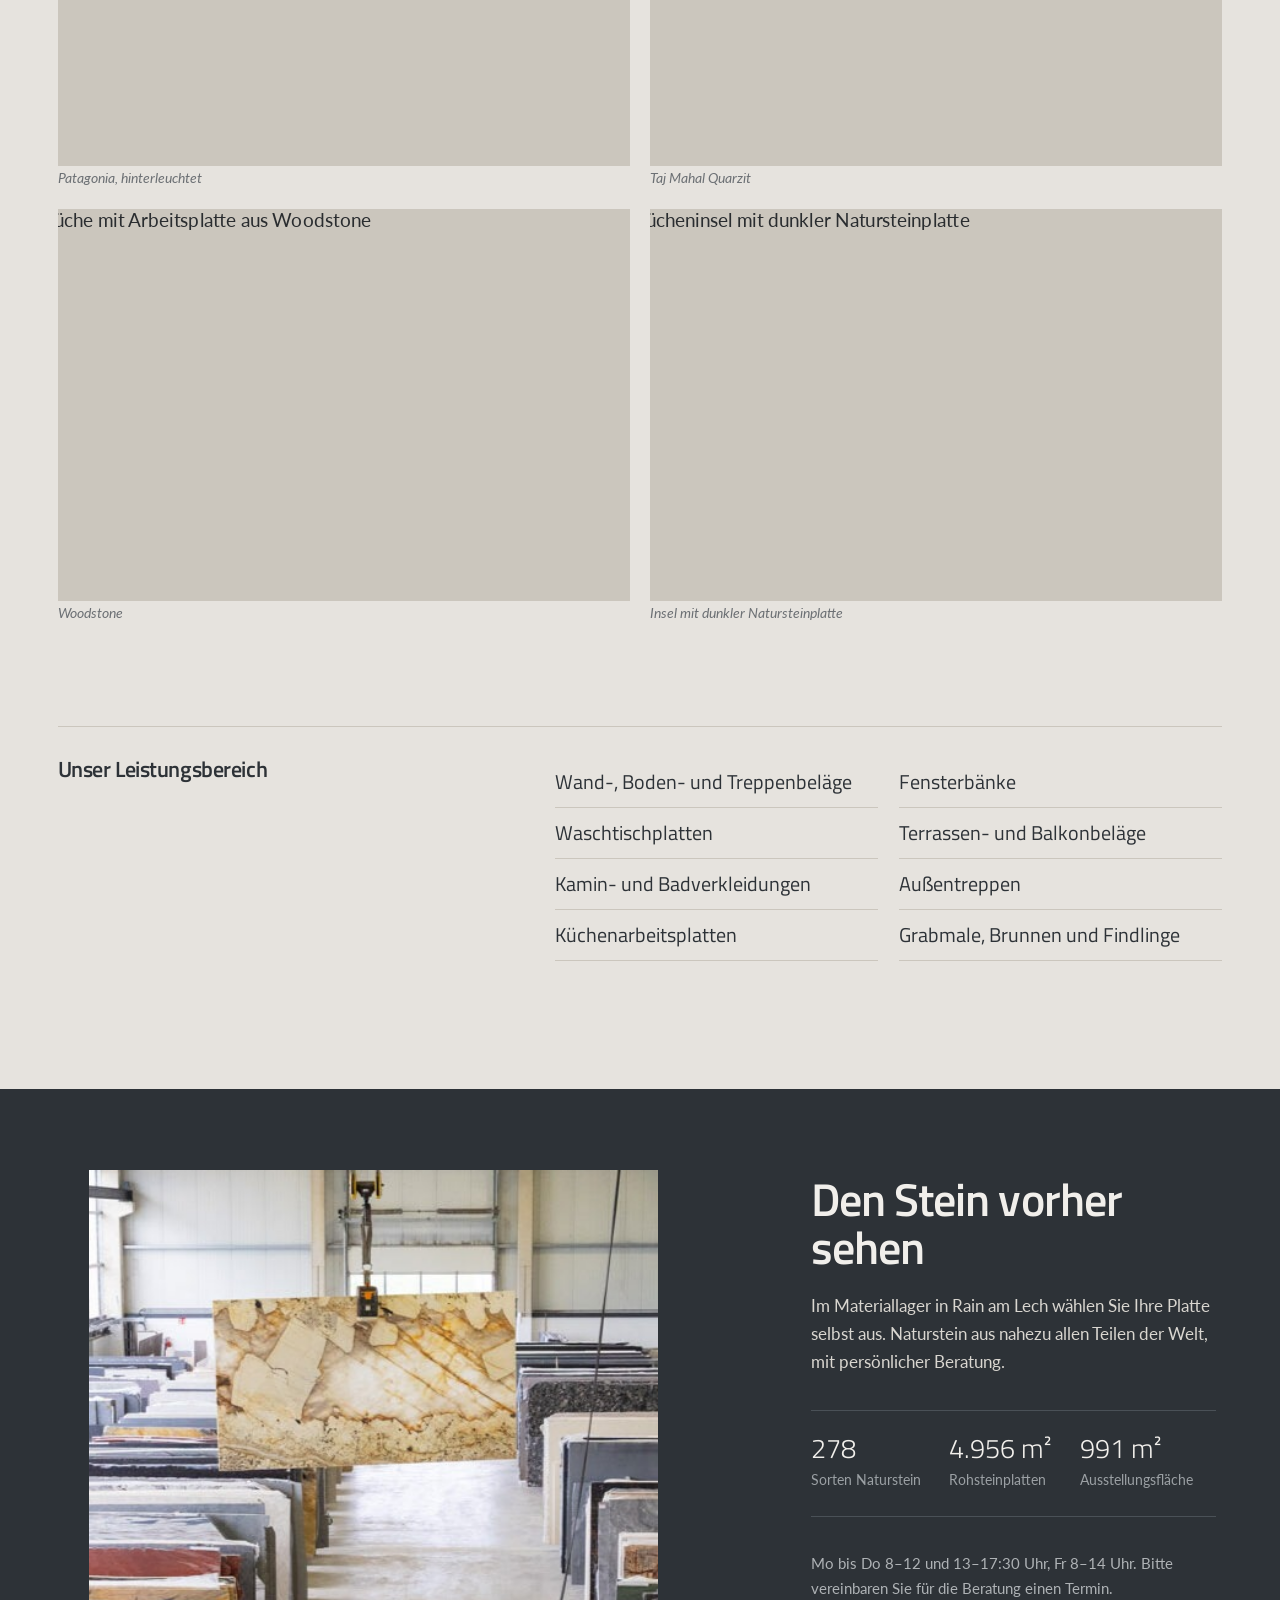
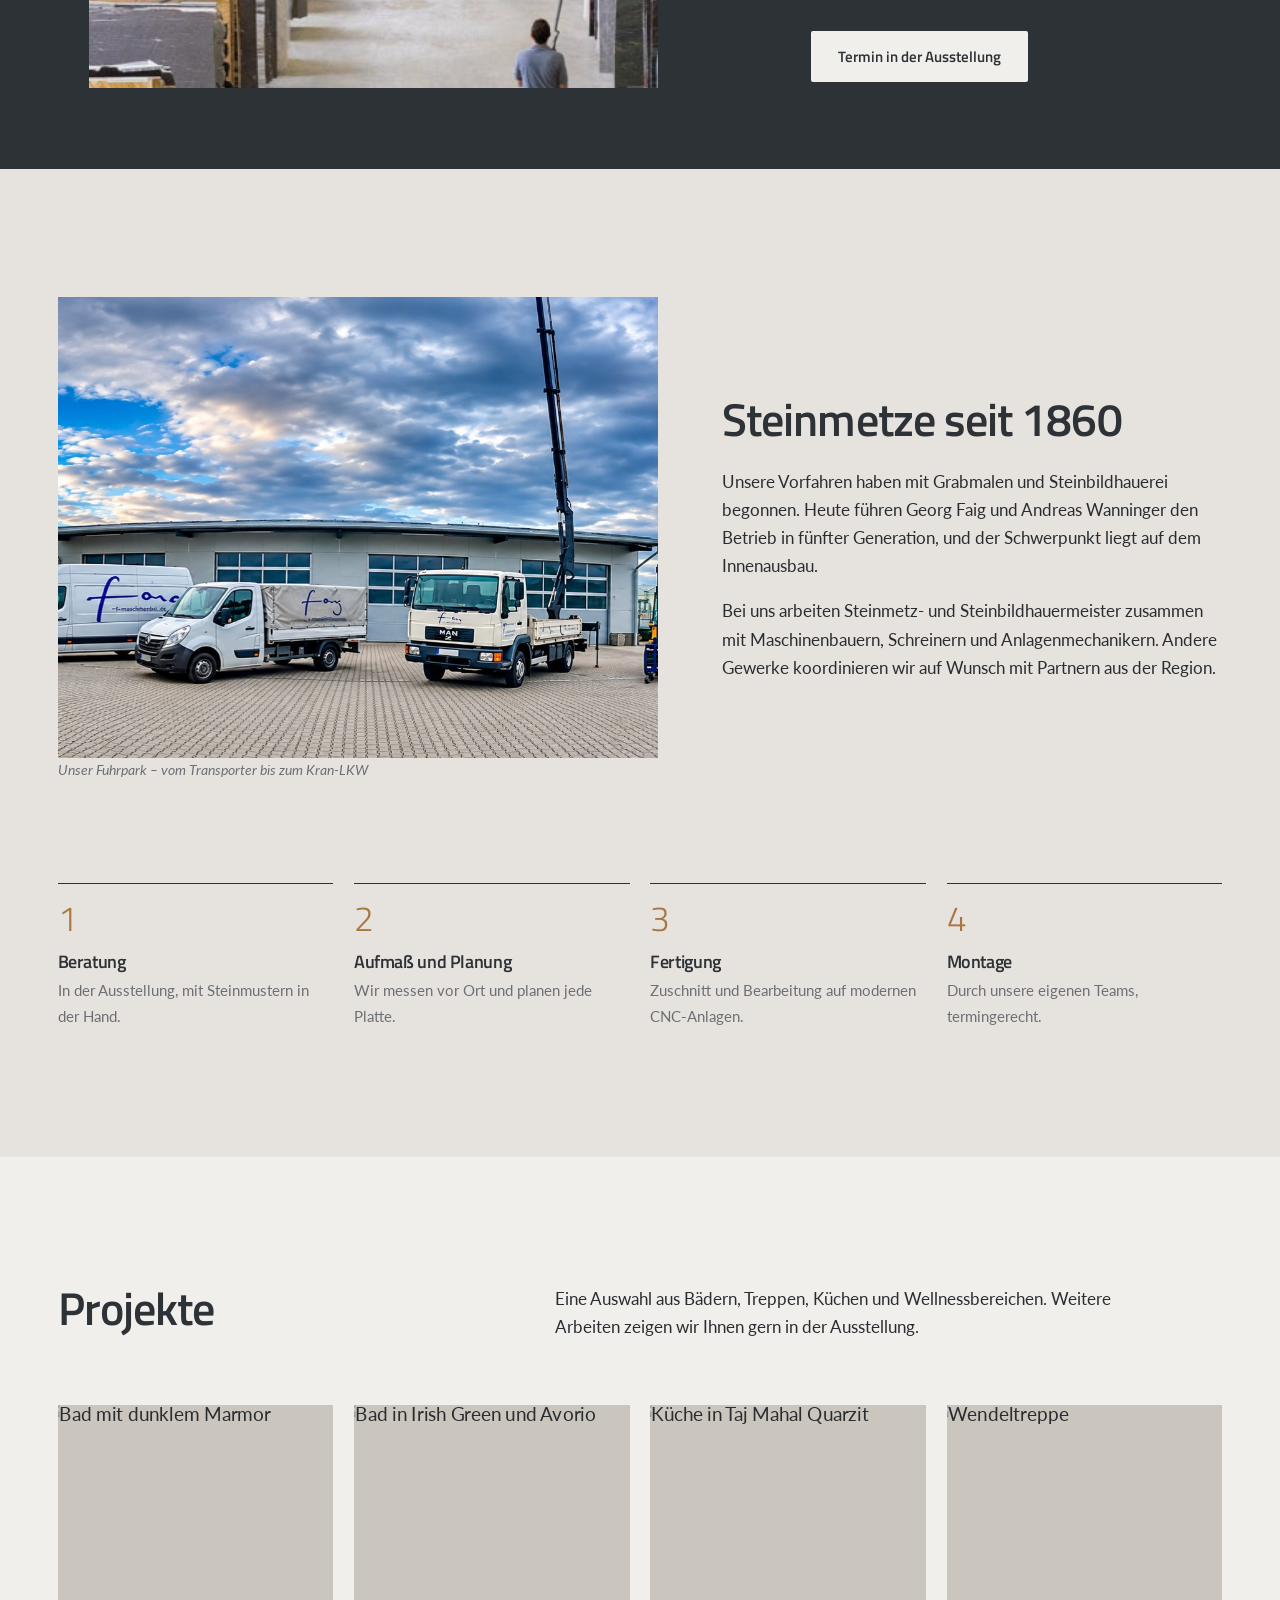
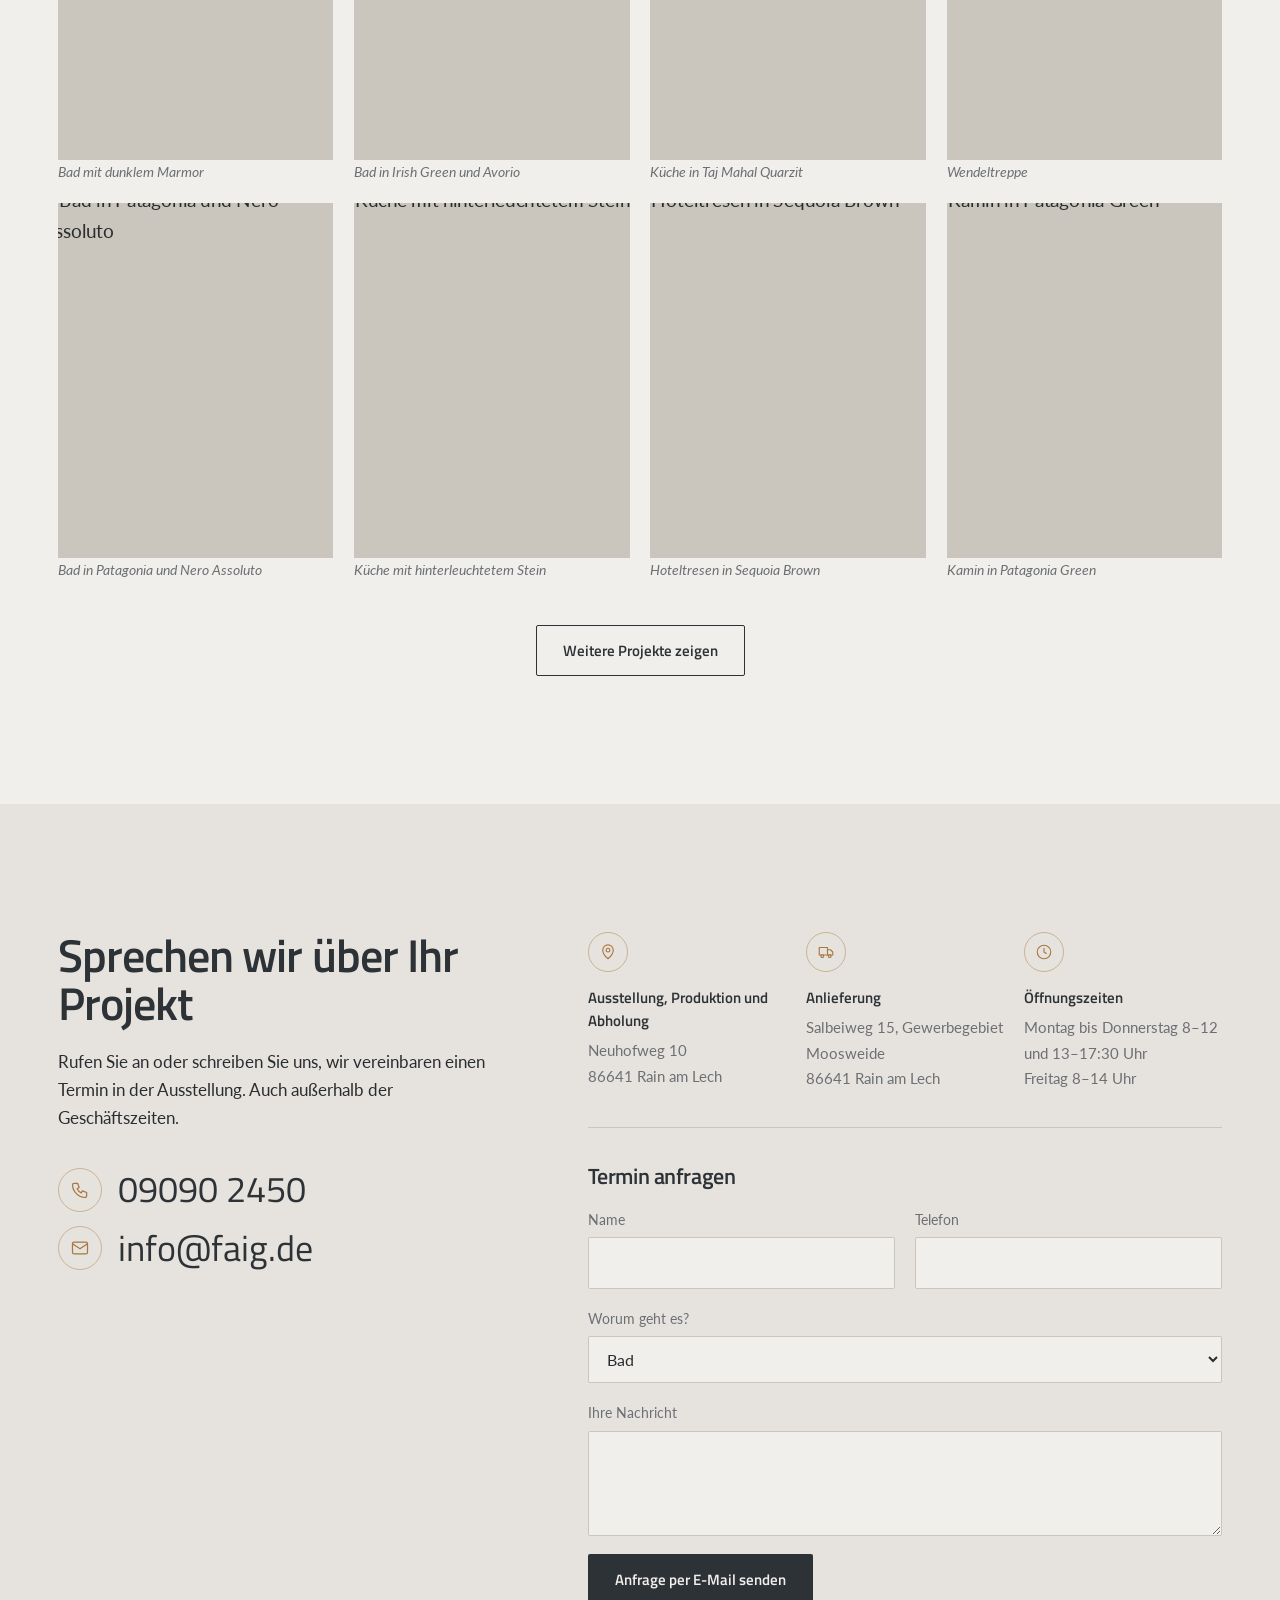
==== commit 5beaa343: "Client feedback: drop Rock Salt, headings on one line, Grabmal images, remove unverified '42 Länder'" ====
--- a/index.html
+++ b/index.html
@@ -8,9 +8,9 @@
 <meta name="referrer" content="no-referrer">
 <link rel="preconnect" href="https://fonts.googleapis.com">
 <link rel="preconnect" href="https://fonts.gstatic.com" crossorigin>
-<link href="https://fonts.googleapis.com/css2?family=Lato:ital,wght@0,300;0,400;0,700;1,300;1,400&family=Rock+Salt&family=Titillium+Web:wght@200;300;400;600;700&display=swap" rel="stylesheet">
+<link href="https://fonts.googleapis.com/css2?family=Lato:ital,wght@0,300;0,400;0,700;1,300;1,400&family=Titillium+Web:wght@200;300;400;600;700&display=swap" rel="stylesheet">
 <script>document.documentElement.classList.add("js")</script>
-<link rel="stylesheet" href="style.css?v=31">
+<link rel="stylesheet" href="style.css?v=32">
 </head>
 <body>
 
@@ -255,6 +255,6 @@
 </div>
 
 <script src="https://unpkg.com/lenis@1.1.13/dist/lenis.min.js"></script>
-<script src="script.js?v=31"></script>
+<script src="script.js?v=32"></script>
 </body>
 </html>
--- a/style.css
+++ b/style.css
@@ -13,7 +13,6 @@
   --rule:#CBC6BD;
   --display:'Titillium Web',system-ui,sans-serif;
   --body:'Lato',system-ui,sans-serif;
-  --script:'Rock Salt',cursive;
   --pad:clamp(20px,4.5vw,72px);
   --gap:clamp(12px,1.6vw,24px);
   --max:1440px;
@@ -54,7 +53,7 @@
 .loader__logo{width:170px;filter:invert(1);mix-blend-mode:screen;opacity:0;transform:translateY(12px);animation:ldIn .9s var(--ease) .15s forwards}
 .loader__line{width:170px;height:1px;background:#4A5157;overflow:hidden}
 .loader__line i{display:block;height:100%;background:var(--amber);transform:scaleX(0);transform-origin:left;animation:ldLine 1.3s cubic-bezier(.65,0,.35,1) .3s forwards}
-.loader__year{font:400 .9rem var(--script);color:var(--amber-2);opacity:0;animation:ldIn .8s ease .6s forwards}
+.loader__year{font:600 .9rem var(--display);letter-spacing:.02em;color:var(--amber-2);opacity:0;animation:ldIn .8s ease .6s forwards}
 .loader.is-done{transform:translateY(-100%)}
 @keyframes ldIn{to{opacity:1;transform:none}}
 @keyframes ldLine{to{transform:scaleX(1)}}
@@ -80,7 +79,7 @@
 .hero-pin{position:relative;height:230vh}
 .hero{position:sticky;top:var(--head);height:calc(100vh - var(--head));min-height:600px;display:grid;grid-template-columns:minmax(0,5fr) minmax(0,7fr);gap:clamp(24px,4vw,64px);padding:clamp(24px,3vw,44px) var(--pad) clamp(30px,4vw,56px);overflow:hidden}
 .hero__text{position:relative;z-index:2;display:flex;flex-direction:column;justify-content:center;will-change:transform,opacity}
-.hero__script{font:400 clamp(1.05rem,1.5vw,1.4rem)/1.4 var(--script);color:var(--amber);transform:rotate(-3deg);transform-origin:left;margin-bottom:clamp(14px,2.6vh,26px)}
+.hero__script{font:600 clamp(1rem,1.3vw,1.2rem)/1.4 var(--display);color:var(--amber);margin-bottom:clamp(14px,2.6vh,26px)}
 .hero__title{font-weight:600;font-size:clamp(3.2rem,min(6.4vw,11vh),6.4rem);line-height:.92;letter-spacing:-.035em;margin-bottom:clamp(16px,2.6vh,28px)}
 .hero__title .ln{display:block;overflow:hidden;padding-bottom:.05em}
 .hero__title .ln>span{display:block;transform:translateY(105%)}
@@ -90,7 +89,6 @@
 .hero__actions{display:flex;flex-wrap:wrap;gap:12px;margin-bottom:clamp(20px,4vh,48px)}
 .js .hero__script,.js .hero__lead,.js .hero__actions,.js .picker{opacity:0;transform:translateY(18px)}
 .is-loaded .hero__script,.is-loaded .hero__lead,.is-loaded .hero__actions,.is-loaded .picker{opacity:1;transform:none;transition:opacity .9s ease,transform .9s var(--ease)}
-.is-loaded .hero__script{transform:rotate(-3deg)}
 .is-loaded .hero__lead{transition-delay:.35s}
 .is-loaded .hero__actions{transition-delay:.45s}
 .is-loaded .picker{transition-delay:.55s}
@@ -119,7 +117,7 @@
 .hero__shade{position:absolute;inset:0;background:linear-gradient(0deg,rgba(28,31,34,.75),rgba(28,31,34,.15) 60%);opacity:var(--shade,0)}
 .hero__cap{position:absolute;left:calc(var(--cl,45%) + 20px);bottom:calc(var(--cb,8%) + 16px);color:#fff;font-style:italic;font-size:.9rem;text-shadow:0 1px 10px rgba(0,0,0,.5);opacity:calc(1 - var(--p,0) * 3)}
 .hero__over{position:absolute;left:var(--pad);right:var(--pad);bottom:clamp(40px,8vh,90px);color:#fff;opacity:var(--over,0);transform:translateY(calc((1 - var(--over,0)) * 40px))}
-.hero__over-script{font:400 clamp(1rem,1.6vw,1.5rem) var(--script);color:var(--amber-2);margin-bottom:18px;transform:rotate(-3deg);transform-origin:left}
+.hero__over-script{font:600 clamp(1rem,1.4vw,1.3rem) var(--display);color:var(--amber-2);margin-bottom:18px}
 .hero__over-title{font:600 clamp(2.6rem,6vw,6rem)/.98 var(--display);letter-spacing:-.03em;max-width:14ch}
 
 /* STATEMENT – words light up with scroll */
@@ -136,7 +134,7 @@
 .hs__intro{width:clamp(300px,30vw,460px);flex:none;align-self:center;padding-right:clamp(10px,3vw,50px)}
 .hs__intro h2{margin-bottom:22px}
 .hs__intro p+p{margin-top:1em}
-.hs__hint{font-family:var(--script);font-size:.85rem;color:var(--amber);transform:rotate(-2deg);margin-top:1.6em!important}
+.hs__hint{font:italic 400 .95rem var(--body);color:var(--amber);margin-top:1.6em!important}
 .hs__item{flex:none;margin:0}
 .hs__frame{height:clamp(320px,62vh,680px);overflow:hidden;background:var(--rule)}
 .hs__item--land .hs__frame{aspect-ratio:3/2}
